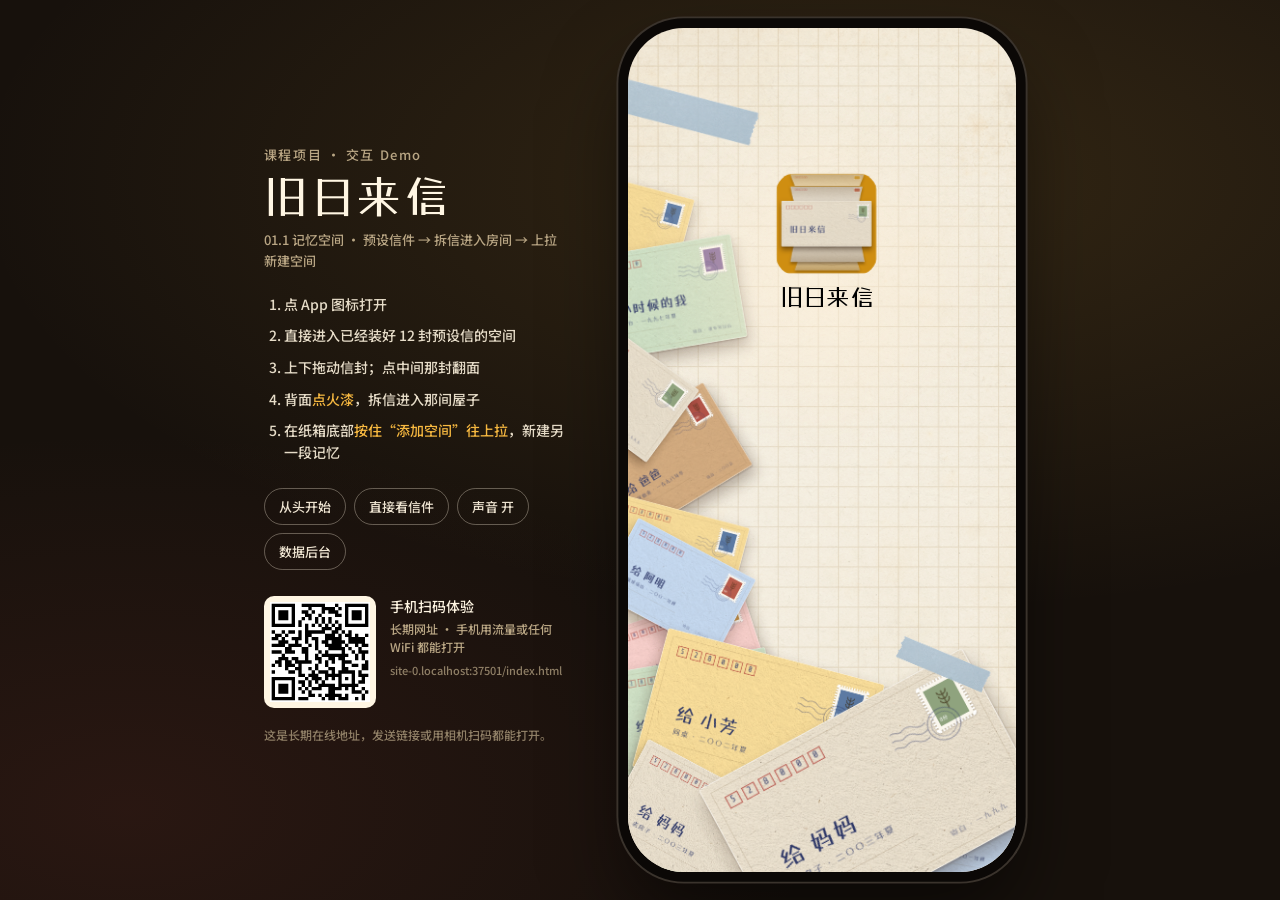
==== index.html @ 02b5a686 "Publish Jiuri Laixin mobile demo" ====
<!doctype html>
<html lang="zh-CN">
<head>
  <meta charset="utf-8" />
  <meta name="viewport" content="width=device-width, initial-scale=1, viewport-fit=cover, user-scalable=no" />
  <meta name="theme-color" content="#1b0d00" />
  <meta name="apple-mobile-web-app-capable" content="yes" />
  <title>旧日来信 · 记忆空间 Demo</title>
  <link rel="icon" href="assets/fig/app_icon.png" />
  <link rel="stylesheet" href="assets/fonts/lxgw-marker-gothic.css" />
  <link rel="stylesheet" href="assets/fonts/noto-sans-sc.css" />
  <link rel="stylesheet" href="css/app.css?v=20261026j" />
  <link rel="stylesheet" href="css/twin.css" />
</head>
<body>
  <div class="stage">
    <aside class="guide" aria-label="演示说明">
      <p class="guide-kicker">课程项目 · 交互 Demo</p>
      <h1>旧日来信</h1>
      <p class="guide-sub">01.1 记忆空间 · 预设信件 → 拆信进入房间 → 上拉新建空间</p>
      <ol class="guide-steps">
        <li>点 App 图标打开</li>
        <li>直接进入已经装好 12 封预设信的空间</li>
        <li>上下拖动信封；点中间那封翻面</li>
        <li>背面<b>点火漆</b>，拆信进入那间屋子</li>
        <li>在纸箱底部<b>按住“添加空间”往上拉</b>，新建另一段记忆</li>
      </ol>
      <div class="guide-actions">
        <button type="button" data-act="restart">从头开始</button>
        <button type="button" data-act="letters">直接看信件</button>
        <button type="button" data-act="sound" aria-pressed="true">声音 开</button>
        <a class="guide-link" href="admin.html" target="_blank" rel="noopener">数据后台</a>
      </div>
      <div class="guide-qr" id="guideQr" hidden>
        <div class="qr-img" id="qrImg"></div>
        <div class="qr-text">
          <p class="qr-k">手机扫码体验</p>
          <p class="qr-via" id="qrVia"></p>
          <p class="qr-url" id="qrUrl"></p>
          <div class="qr-ips" id="qrIps"></div>
        </div>
      </div>
      <p class="guide-note" id="guideNote">手机同一 WiFi 打开同一地址，全屏体验更好。</p>
    </aside>

    <div class="device" id="device">
      <div class="screen" id="screen">

        <!-- 01 启动页 -->
        <section class="view" id="v-launch" data-view="launch">
          <div class="launch-bg"></div>
          <div class="launch-deco" id="launchDeco"></div>
          <img class="launch-glow" src="assets/fig/icon_glow.svg" alt="" />
          <button class="app-icon" id="appIcon" type="button" aria-label="打开 旧日来信">
            <img src="assets/fig/app_icon.png" alt="" />
          </button>
          <p class="app-name">旧日来信</p>
          <div class="launch-front" id="launchFront"></div>
        </section>

        <!-- 02 空纸箱 + 03 为谁创建（同一屏：纸盘从箱底扯出来） -->
        <section class="view" id="v-box" data-view="box">
          <div class="box-bg"></div>
          <div class="box-shade"></div>
          <p class="corner-mark">记忆空间</p>
          <button type="button" class="box-back" id="boxBack">‹ 返回信件</button>
          <h2 class="ask" id="ask">为谁创建记忆空间？</h2>
          <svg class="pull-arrow" id="pullArrow" viewBox="0 0 120 110" aria-hidden="true">
            <path d="M60 104 V14 M16 56 L60 12 L104 56" fill="none" stroke="#fff" stroke-width="16" stroke-linecap="round" stroke-linejoin="round"/>
          </svg>
          <p class="pull-hint" id="pullHint">按住往上拖</p>
          <div class="disc-wrap" id="discWrap">
            <div class="disc" id="disc">
              <div class="disc-paper"></div>
              <div class="disc-divider" id="discDivider"></div>
            </div>
            <div class="disc-labels" id="discLabels">
              <button type="button" class="opt" data-opt="self"><b>自己</b><span>邂逅曾经的自己</span></button>
              <button type="button" class="opt" data-opt="ta"><b>他人</b><span>再次遇见记忆中的TA</span></button>
            </div>
          </div>
          <div class="pull-zone" id="pullZone"></div>
        </section>

        <!-- 表单（为自己 / 为TA，复用） -->
        <section class="view" id="v-form" data-view="form">
          <div class="form-bg"></div>
          <p class="corner-mark">记忆空间</p>
          <img class="tape" src="assets/fig/tape_lavender.png" alt="" />
          <div class="sheet" id="sheet">
            <div class="sheet-paper"></div>
            <div class="sheet-body" id="sheetBody"></div>
          </div>
          <input type="file" id="fileMulti" accept="image/*,video/*" multiple hidden />
          <input type="file" id="fileOne" accept="image/*" hidden />
        </section>

        <!-- 信件滚轮 -->
        <section class="view" id="v-letters" data-view="letters">
          <div class="letters-bg"></div>
          <div class="wheel" id="wheel"></div>
          <div class="box-inner-shadow"></div>
          <button type="button" class="straighten" id="straighten" aria-pressed="true">
            <span class="chk"><svg viewBox="0 0 18 18"><path d="M4 9.4 L7.6 12.8 L14 5.6" fill="none" stroke="#f4ecdd" stroke-width="2.2" stroke-linecap="round" stroke-linejoin="round"/></svg></span>
            摆正中间那封
          </button>
          <p class="letters-count" id="lettersCount">来信 · 12 封</p>
          <button type="button" class="add-space" id="addSpace" aria-label="按住向上拉，添加记忆空间">
            <span class="as-tab" aria-hidden="true">
              <span class="as-tab-plus">+</span>
              <span class="as-tab-copy"><b>添加空间</b><small>按住向上拉</small></span>
              <svg class="as-tab-arrow" viewBox="0 0 28 34">
                <path d="M14 29 V7 M5 15 L14 5 L23 15" fill="none" stroke="currentColor" stroke-width="2.4" stroke-linecap="round" stroke-linejoin="round"/>
              </svg>
            </span>
            <span class="face front as-envelope" aria-hidden="true">
              <span class="emboss"></span>
              <span class="as-plus">+</span>
              <span class="stamp"><span class="sf"></span><span class="as-stamp-plus">+</span></span>
              <img class="postmark" src="assets/fig/postmark.svg" alt="" />
              <span class="to">添加空间</span>
              <span class="addr">按住向上拉 · 打开一段新的记忆</span>
              <span class="rule"></span>
              <span class="from">空白信封 · 等你填写</span>
              <svg class="as-arrow" viewBox="0 0 28 34">
                <path d="M14 29 V7 M5 15 L14 5 L23 15" fill="none" stroke="currentColor" stroke-width="2.4" stroke-linecap="round" stroke-linejoin="round"/>
              </svg>
            </span>
          </button>
        </section>

        <!-- 定制 / 我的：组员各自做的部分（parts/custom、parts/mine），用 iframe 接进来；
             占位卡片只在 iframe 没加载出来时看得到 -->
        <section class="view" id="v-create" data-view="create">
          <div class="plain-bg wood"></div>
          <div class="soon"><p class="soon-k">定制</p><h3>纪念册</h3><p>模板 → 素材 → 编辑 → 预览 → 导出<br/><span class="soon-hint">正在打开…</span></p></div>
          <iframe class="part-frame" data-part="custom" title="定制" allow="autoplay"></iframe>
        </section>
        <section class="view" id="v-mine" data-view="mine">
          <div class="plain-bg cream"></div>
          <div class="soon"><p class="soon-k">我的</p><h3>个人中心</h3><p>账号 · 隐私 · 偏好<br/><span class="soon-hint">正在打开…</span></p></div>
          <iframe class="part-frame" data-part="mine" title="我的" allow="autoplay"></iframe>
        </section>

        <!-- 底栏（多屏共用） -->
        <nav class="tabbar" id="tabbar" aria-label="底栏">
          <div class="tab-paper"></div>
          <svg class="tab-circle" id="tabCircle" viewBox="0 0 113.793 101.629" aria-hidden="true"></svg>
          <button type="button" class="tab" data-tab="space"><span class="ti" data-icon="space"></span><span class="tl">空间</span></button>
          <button type="button" class="tab" data-tab="create"><span class="ti" data-icon="create"></span><span class="tl">定制</span></button>
          <button type="button" class="tab" data-tab="mine"><span class="ti" data-icon="mine"></span><span class="tl">我的</span></button>
        </nav>

        <!-- 记忆空间（房间） -->
        <section class="view" id="v-room" data-view="room">
          <img class="room-ph" id="roomPh" src="assets/fig/room_desk.jpg" alt="" />
          <iframe class="room-frame" id="roomFrame" title="那间屋子" allow="autoplay"></iframe>
          <button type="button" class="back-btn room-back" id="roomBack" aria-label="回到信件"></button>
          <p class="rotate-hint" id="rotateHint">横过手机，看得更全</p>
        </section>

        <div class="veil" id="veil"></div>
        <div class="toast" id="toast"></div>
      </div>
    </div>
  </div>
  <script src="assets/lib/qrcode.js"></script>
  <script src="shared/twin.js"></script>
  <script src="shared/film.js"></script>
  <script src="js/twin-build.js?v=20261026a"></script>
  <script src="js/store.js"></script>
  <script src="js/app.js?v=20261026j"></script>
</body>
</html>
---- assets/fonts/lxgw-marker-gothic.css ----
/* lxgw-marker-gothic-[0]-400-normal */
@font-face {
  font-family: 'LXGW Marker Gothic';
  font-style: normal;
  font-display: swap;
  font-weight: 400;
  src: url(files/lxgw-marker-gothic-0-400-normal.woff2) format('woff2');
  unicode-range: U+3401,U+3441,U+34fe,U+3502,U+3578,U+3585,U+35b8,U+35d8,U+35f1,U+3614,U+361b,U+361d,U+372e,U+3737,U+3757,U+3769,U+3909,U+3915,U+39c1,U+39cc,U+39ce,U+39d2,U+39e1,U+39e3,U+39fb,U+39fe,U+3a11,U+3a28,U+3a2a,U+3a3b,U+3a46,U+3a90,U+3b39,U+3c35,U+3d18-3d19,U+3dee,U+3e10,U+3e30,U+3f13,U+3f4e,U+3f80,U+3f8a,U+3ff8,U+4010,U+402f,U+4034,U+406f,U+40d7,U+4180,U+41f6,U+4204,U+4242,U+4308,U+4599,U+45b3,U+45c1,U+45c6,U+45d0,U+4606,U+4625,U+463c,U+479a,U+47d3,U+47d8,U+47e9,U+4821,U+488d,U+48a2,U+4acc,U+4bcb,U+4c85,U+4f28,U+502f,U+50aa,U+50eb,U+5111,U+5133,U+5210,U+521c,U+527a,U+527e,U+52e5,U+52fc,U+5327,U+5467,U+54ef,U+54f1,U+54f9,U+5529,U+558c,U+5593,U+55a2,U+55a4,U+55cb,U+5610,U+5677,U+56be,U+571d,U+5749,U+5771,U+579e,U+5860,U+5945,U+5952,U+5a78,U+5c67,U+5eb0,U+60bf,U+61a2,U+6250,U+6274,U+6277,U+6290,U+62c1,U+6303,U+6314-6315,U+6329,U+6331,U+6333,U+6354,U+6358-6359,U+635d,U+637e,U+639c-639d,U+63c7,U+63cb-63cc,U+63d9,U+63e2,U+63eb;
}

/* lxgw-marker-gothic-[1]-400-normal */
@font-face {
  font-family: 'LXGW Marker Gothic';
  font-style: normal;
  font-display: swap;
  font-weight: 400;
  src: url(files/lxgw-marker-gothic-1-400-normal.woff2) format('woff2');
  unicode-range: U+63ec,U+63fb,U+6419,U+641d,U+6424,U+6429,U+645d,U+6471,U+6486,U+648d,U+648f,U+64a8,U+64c9,U+64db,U+64fd,U+650b,U+650e,U+6515,U+6546,U+654b,U+6568,U+6571,U+6712,U+67eb,U+683f,U+684a,U+684d,U+686e,U+6878,U+68b9,U+690a,U+697b,U+6a20,U+6a42,U+6b41,U+6b95,U+6b97,U+6c8a,U+6c95,U+6ccf,U+6e62,U+6ed2,U+6f16,U+6fa9,U+7033,U+7047,U+70a3,U+70cc,U+70f0,U+70f3,U+714f,U+7161,U+719d,U+71a5,U+71b0,U+71bb,U+71c2,U+71d6,U+7227,U+725a,U+7278,U+7285,U+730c,U+75b6,U+75ba,U+75da,U+75e1,U+7657,U+7660,U+7721,U+77a8,U+7804,U+781b,U+785e,U+7869,U+78ab,U+78df,U+7924,U+79e5,U+79ee,U+7a34,U+7a9e,U+7ab5,U+7af3,U+7af5,U+7b12,U+7c85,U+7c9e,U+7ccb,U+7d5a,U+7ddf,U+7dea,U+7e12,U+7e16,U+7e4f,U+7e77,U+7f76,U+7fcd,U+7ff8,U+801e,U+806c,U+80a8,U+80d0,U+80d8,U+80ee,U+80f2,U+8161,U+8181,U+818b,U+818e,U+81ad,U+81c1,U+81fd,U+834d,U+83e3,U+8573,U+85b8,U+85c3,U+867c,U+86bb,U+8705,U+8752,U+875b,U+8779,U+8794-8795,U+87b7,U+8818,U+8940,U+8a04,U+8a4f,U+8b3c,U+8b40,U+8c4d;
}

/* lxgw-marker-gothic-[2]-400-normal */
@font-face {
  font-family: 'LXGW Marker Gothic';
  font-style: normal;
  font-display: swap;
  font-weight: 400;
  src: url(files/lxgw-marker-gothic-2-400-normal.woff2) format('woff2');
  unicode-range: U+8c6d,U+8d0c,U+8d92,U+8dc1,U+8dc8,U+8dcd,U+8dd4-8dd5,U+8dd9,U+8e1c,U+8e58,U+8e73,U+8e7d,U+8e98,U+8ebd,U+8ec1,U+9029,U+9070,U+9147,U+91b9,U+9202,U+9254,U+9311,U+9595,U+96fa,U+9757,U+9815,U+999d,U+99a6,U+9abf,U+9b16,U+9b1e,U+9b6c,U+9b98,U+9ba1,U+9bbb,U+9c07,U+9c17,U+9d41,U+9d64,U+9d7b,U+9ddd,U+9eb6,U+9ed7,U+9f46,U+9f56,U+9f74,U+9f7b,U+2028e,U+203b7,U+20546-20547,U+20584,U+205fb,U+20731,U+207a9,U+207ad,U+20803,U+2081d,U+20895,U+20bd7,U+20cbf,U+21883,U+21cde,U+22399,U+22ab1,U+22ae6,U+22bed,U+22bfe,U+22c64,U+22cb4,U+22cb8,U+22cc6,U+22cea,U+22d80,U+22f0c,U+22f1b,U+23073,U+236ee,U+23b88,U+23ca9,U+23ef8,U+23f0e,U+241ac,U+24259,U+242b6,U+2430d,U+24352,U+24419,U+24430,U+24605,U+2479a,U+24c8d,U+24d83,U+24e01,U+24e31,U+24e85,U+24eaa,U+2524c,U+2531a,U+25349,U+25435,U+25bdf,U+25be5,U+25c14,U+25d0a,U+25e86,U+2624e,U+26293,U+26706,U+267ea,U+2725f,U+27285,U+27304,U+27a63,U+27b99,U+27ef4,U+27fec,U+27ff3,U+280be-280bf,U+280f0,U+28154,U+28468,U+28487,U+28891,U+2947e,U+296a8,U+296e9,U+29704,U+29730,U+29d71,U+29e19,U+29e36;
}

/* lxgw-marker-gothic-[4]-400-normal */
@font-face {
  font-family: 'LXGW Marker Gothic';
  font-style: normal;
  font-display: swap;
  font-weight: 400;
  src: url(files/lxgw-marker-gothic-4-400-normal.woff2) format('woff2');
  unicode-range: U+1f921-1f930,U+1f932-1f935,U+1f937-1f939,U+1f940-1f944,U+1f947-1f94a,U+1f950-1f95f,U+1f962-1f967,U+1f969-1f96a,U+1f980-1f981,U+1f984-1f98d,U+1f990-1f992,U+1f994-1f996,U+1f9c0,U+1f9d0,U+1f9d2,U+1f9d4,U+1f9d6,U+1f9d8,U+1f9da,U+1f9dc-1f9dd,U+1f9df-1f9e2,U+1f9e5-1f9e6,U+20024,U+20487,U+20779,U+20c41,U+20c78,U+20d71,U+20e98,U+20ef9,U+2107b,U+210c1,U+22c51,U+233b4,U+24a12,U+2512b,U+2546e,U+25683,U+267cc,U+269f2,U+27657,U+282e2,U+2898d,U+29d5a,U+f0001-f0005,U+f0019,U+f009b,U+f0101-f0104,U+f012b,U+f01ba,U+f01d6,U+f0209,U+f0217,U+f0223-f0224,U+fc355,U+fe327,U+fe517,U+feb97,U+fffb4;
}

/* lxgw-marker-gothic-[10]-400-normal */
@font-face {
  font-family: 'LXGW Marker Gothic';
  font-style: normal;
  font-display: swap;
  font-weight: 400;
  src: url(files/lxgw-marker-gothic-10-400-normal.woff2) format('woff2');
  unicode-range: U+ff78-ff7e,U+ff80-ff86,U+ff89-ff94,U+ff97-ff9e,U+ffb9,U+ffe0-ffe3,U+ffe9,U+ffeb,U+ffed,U+fffc,U+1d7c7,U+1f004,U+1f0cf,U+1f141-1f142,U+1f150,U+1f154,U+1f158,U+1f15b,U+1f15d-1f15e,U+1f162-1f163,U+1f170-1f171,U+1f174,U+1f177-1f178,U+1f17d-1f17f,U+1f192-1f195,U+1f197-1f19a,U+1f1e6-1f1f5,U+1f1f7-1f1ff,U+1f21a,U+1f22f,U+1f232-1f237,U+1f239-1f23a,U+1f250-1f251,U+1f300,U+1f302-1f319;
}

/* lxgw-marker-gothic-[11]-400-normal */
@font-face {
  font-family: 'LXGW Marker Gothic';
  font-style: normal;
  font-display: swap;
  font-weight: 400;
  src: url(files/lxgw-marker-gothic-11-400-normal.woff2) format('woff2');
  unicode-range: U+fa0a,U+fa0c,U+fa11,U+fa17,U+fa19,U+fa1b,U+fa1d,U+fa26,U+fa2c,U+fb01,U+fdfc,U+fe0e,U+fe33-fe36,U+fe38-fe44,U+fe49-fe51,U+fe54,U+fe56-fe57,U+fe59-fe5c,U+fe5f-fe6a,U+fe8e,U+fe92-fe93,U+feae,U+fecb-fecc,U+fee0,U+feec,U+fef3,U+ff04,U+ff07,U+ff26-ff2c,U+ff31-ff32,U+ff35-ff37,U+ff39-ff3a,U+ff3c,U+ff3e-ff5b,U+ff5d,U+ff61-ff65,U+ff67-ff68,U+ff6a,U+ff6c-ff77;
}

/* lxgw-marker-gothic-[12]-400-normal */
@font-face {
  font-family: 'LXGW Marker Gothic';
  font-style: normal;
  font-display: swap;
  font-weight: 400;
  src: url(files/lxgw-marker-gothic-12-400-normal.woff2) format('woff2');
  unicode-range: U+f78a-f78c,U+f78e,U+f792-f796,U+f798,U+f79c,U+f7f5,U+f812,U+f815,U+f876,U+f8f5,U+f8f8,U+f8ff,U+f901-f902,U+f904,U+f906,U+f909-f90a,U+f90f,U+f914,U+f918-f919,U+f91b,U+f91d,U+f91f,U+f923,U+f925,U+f92d-f92f,U+f934,U+f937-f938,U+f93d,U+f93f,U+f941,U+f949,U+f94c,U+f94e-f94f,U+f95a,U+f95d-f95e,U+f961-f963,U+f965-f970,U+f974,U+f976-f97a,U+f97c,U+f97e-f97f,U+f981,U+f983,U+f988,U+f98a,U+f98c,U+f98e,U+f996-f997,U+f999-f99a,U+f99c,U+f99f-f9a0,U+f9a3,U+f9a8,U+f9ad,U+f9b2-f9b6,U+f9b9-f9ba,U+f9bd-f9be,U+f9c1,U+f9c4,U+f9c7,U+f9ca,U+f9cd,U+f9d0-f9d1,U+f9d3-f9d4,U+f9d7-f9d8,U+f9dc-f9dd,U+f9df-f9e1,U+f9e4,U+f9e8-f9ea,U+f9f4,U+f9f6-f9f7,U+f9f9-f9fa,U+f9fc-fa01,U+fa03-fa04,U+fa06,U+fa08-fa09;
}

/* lxgw-marker-gothic-[23]-400-normal */
@font-face {
  font-family: 'LXGW Marker Gothic';
  font-style: normal;
  font-display: swap;
  font-weight: 400;
  src: url(files/lxgw-marker-gothic-23-400-normal.woff2) format('woff2');
  unicode-range: U+9ee5,U+9ee7,U+9eee,U+9ef3-9ef4,U+9ef6-9ef7,U+9ef9,U+9efb-9efd,U+9eff,U+9f07-9f09,U+9f10,U+9f14-9f15,U+9f19,U+9f22,U+9f29,U+9f2c,U+9f2f,U+9f31,U+9f34,U+9f37,U+9f39,U+9f3d-9f3e,U+9f41,U+9f4c-9f50,U+9f54,U+9f57,U+9f59,U+9f5c,U+9f5f-9f60,U+9f62-9f63,U+9f66-9f67,U+9f6a,U+9f6c,U+9f72,U+9f76-9f77,U+9f7f,U+9f84-9f85,U+9f88,U+9f8e,U+9f91,U+9f94-9f96,U+9f98,U+9f9a-9f9b,U+9f9f-9fa0,U+9fa2,U+9fa4,U+9ff0-9fff,U+a1f4,U+a4b0-a4b1,U+a4b3,U+a9c1-a9c2,U+aa31,U+ab34,U+ac00-ac01,U+ac04,U+ac08,U+ac10-ac11,U+ac13-ac16,U+ac19,U+ac1c-ac1d,U+ac24,U+ac70-ac71,U+ac74,U+ac77-ac78,U+ac80-ac81,U+ac83,U+ac8c,U+ac90,U+aca0,U+aca8-aca9,U+acac,U+acb0,U+acb8-acb9,U+acbc-acbd,U+acc1,U+acc4,U+ace0-ace1,U+ace4,U+ace8,U+acf0-acf1,U+acf3,U+acf5,U+acfc;
}

/* lxgw-marker-gothic-[24]-400-normal */
@font-face {
  font-family: 'LXGW Marker Gothic';
  font-style: normal;
  font-display: swap;
  font-weight: 400;
  src: url(files/lxgw-marker-gothic-24-400-normal.woff2) format('woff2');
  unicode-range: U+9d77,U+9d7a,U+9d7e,U+9d87,U+9d89,U+9d8f,U+9d91-9d93,U+9d96,U+9d98,U+9d9a,U+9da1-9da2,U+9da5,U+9da9,U+9dab-9dac,U+9db1-9db2,U+9db5,U+9db9-9dbc,U+9dbf-9dc2,U+9dc4,U+9dc7-9dc9,U+9dd3,U+9dd6,U+9dd9-9dda,U+9dde-9ddf,U+9de2,U+9de5-9de6,U+9de8,U+9def-9df0,U+9df2-9df4,U+9df8,U+9dfa,U+9dfd,U+9dff,U+9e02,U+9e07,U+9e0a,U+9e11,U+9e15,U+9e18,U+9e1a-9e1b,U+9e1d-9e1e,U+9e20-9e23,U+9e25-9e26,U+9e2d,U+9e2f,U+9e33,U+9e35,U+9e3d-9e3f,U+9e42-9e43,U+9e45,U+9e48-9e4a,U+9e4c,U+9e4f,U+9e51,U+9e55,U+9e64,U+9e66,U+9e6b,U+9e6d-9e6e,U+9e70,U+9e73,U+9e75,U+9e78,U+9e80-9e83,U+9e87-9e88,U+9e8b-9e8c,U+9e90-9e91,U+9e93,U+9e96,U+9e9d,U+9ea1,U+9ea4,U+9ea6,U+9ea9-9eab,U+9ead,U+9eaf,U+9eb4,U+9eb7-9eba,U+9ebe-9ebf,U+9ecc-9ecd,U+9ed0,U+9ed2,U+9ed4,U+9ed9-9eda,U+9edc-9edd,U+9edf-9ee0,U+9ee2;
}

/* lxgw-marker-gothic-[25]-400-normal */
@font-face {
  font-family: 'LXGW Marker Gothic';
  font-style: normal;
  font-display: swap;
  font-weight: 400;
  src: url(files/lxgw-marker-gothic-25-400-normal.woff2) format('woff2');
  unicode-range: U+9bf0-9bf1,U+9bf5,U+9bf7,U+9bf9,U+9bfd,U+9bff,U+9c02,U+9c06,U+9c08-9c0a,U+9c0d,U+9c10,U+9c12-9c13,U+9c15,U+9c1c,U+9c1f,U+9c21,U+9c23-9c25,U+9c28-9c29,U+9c2d-9c2e,U+9c31-9c33,U+9c35-9c37,U+9c39-9c3b,U+9c3d-9c3e,U+9c40,U+9c42,U+9c45-9c49,U+9c52,U+9c54,U+9c56,U+9c58-9c5a,U+9c5d,U+9c5f-9c60,U+9c63,U+9c67-9c68,U+9c72,U+9c75,U+9c78,U+9c7a-9c7c,U+9c7f-9c81,U+9c87-9c88,U+9c8d,U+9c91,U+9c94,U+9c97,U+9c9b,U+9ca4,U+9ca8,U+9cab,U+9cad,U+9cb1-9cb3,U+9cb6-9cb8,U+9cc4-9cc5,U+9ccc-9ccd,U+9cd5-9cd7,U+9cdd-9cdf,U+9ce7,U+9ce9,U+9cee-9cf0,U+9cf2,U+9cfc-9cfe,U+9d03,U+9d06-9d08,U+9d0e,U+9d10,U+9d12,U+9d15,U+9d17,U+9d1d-9d1f,U+9d23,U+9d2b,U+9d2f-9d30,U+9d34,U+9d37,U+9d3d,U+9d42,U+9d50,U+9d52-9d53,U+9d59,U+9d5c,U+9d5e-9d61,U+9d6a,U+9d6f-9d70;
}

/* lxgw-marker-gothic-[26]-400-normal */
@font-face {
  font-family: 'LXGW Marker Gothic';
  font-style: normal;
  font-display: swap;
  font-weight: 400;
  src: url(files/lxgw-marker-gothic-26-400-normal.woff2) format('woff2');
  unicode-range: U+9a87,U+9a8a-9a8b,U+9a8f-9a91,U+9a97,U+9a9a,U+9a9e,U+9aa0-9aa1,U+9aa4-9aa5,U+9aaf-9ab1,U+9ab6-9ab7,U+9ab9-9aba,U+9abe,U+9ac0-9ac5,U+9ac8,U+9acb-9acc,U+9ace-9acf,U+9ad1,U+9ad5-9ad7,U+9ad9,U+9adf,U+9ae1,U+9ae3,U+9aea-9aeb,U+9aed,U+9aef,U+9af2,U+9af4,U+9af9,U+9afb,U+9afd,U+9b03-9b04,U+9b08,U+9b13,U+9b18,U+9b1f,U+9b22-9b23,U+9b28-9b2a,U+9b2c-9b30,U+9b32,U+9b3b,U+9b43,U+9b46-9b49,U+9b4b-9b4e,U+9b51,U+9b55,U+9b58,U+9b5b,U+9b5e-9b60,U+9b63,U+9b68-9b69,U+9b74,U+9b7d,U+9b80-9b81,U+9b83-9b84,U+9b87-9b88,U+9b8a-9b8b,U+9b8d-9b8e,U+9b90,U+9b92-9b95,U+9b97,U+9b9f-9ba0,U+9ba2-9ba3,U+9ba8,U+9bab,U+9bb0,U+9bb8,U+9bc0-9bc1,U+9bc3,U+9bc6-9bc8,U+9bd3-9bd7,U+9bd9,U+9bdb,U+9bdd,U+9be1-9be2,U+9be4-9be5,U+9be7,U+9bea,U+9bed-9bee;
}

/* lxgw-marker-gothic-[27]-400-normal */
@font-face {
  font-family: 'LXGW Marker Gothic';
  font-style: normal;
  font-display: swap;
  font-weight: 400;
  src: url(files/lxgw-marker-gothic-27-400-normal.woff2) format('woff2');
  unicode-range: U+993c-9940,U+9943-9944,U+9948-994a,U+994c-994e,U+9951,U+9954,U+995c,U+995e-995f,U+9961-9962,U+9965,U+9968,U+996a,U+996d-9972,U+9975-9976,U+997a,U+997c,U+997f-9980,U+9984-9985,U+9988,U+998b,U+998d,U+998f,U+9992,U+9994-9995,U+9997-9998,U+999c,U+999e,U+99a0-99a1,U+99ab,U+99af,U+99b1,U+99b4,U+99b9,U+99c4-99c6,U+99cf,U+99d1-99d2,U+99d4,U+99d6,U+99d8-99d9,U+99df,U+99e1-99e2,U+99e9,U+99ee,U+99f0,U+99f8,U+99fb,U+9a01-9a05,U+9a0c,U+9a0f-9a13,U+9a16,U+9a1b-9a1c,U+9a20,U+9a24,U+9a28,U+9a2b,U+9a2d-9a2e,U+9a34-9a36,U+9a38,U+9a3e,U+9a40-9a44,U+9a4a,U+9a4c-9a4e,U+9a52,U+9a56,U+9a62-9a65,U+9a69-9a6b,U+9a6d,U+9a6f-9a71,U+9a73-9a74,U+9a76,U+9a78-9a79,U+9a7b-9a7c,U+9a7e-9a7f,U+9a81-9a82,U+9a84-9a86;
}

/* lxgw-marker-gothic-[28]-400-normal */
@font-face {
  font-family: 'LXGW Marker Gothic';
  font-style: normal;
  font-display: swap;
  font-weight: 400;
  src: url(files/lxgw-marker-gothic-28-400-normal.woff2) format('woff2');
  unicode-range: U+97f5,U+97f9-97fa,U+97fe,U+9804,U+9807,U+980a,U+980e-980f,U+9814,U+9816,U+981a,U+981c,U+981e,U+9820-9821,U+9823,U+9826,U+9828,U+982a-982c,U+9832,U+9834-9835,U+9837,U+9839,U+983c-983d,U+9845,U+9848-9849,U+984e,U+9852-9857,U+9859-985a,U+9862-9863,U+9865,U+9870-9871,U+9873-9874,U+9877,U+987a-987f,U+9881-9882,U+9885,U+9887-988a,U+988c-988d,U+9890,U+9893,U+9896-9897,U+989a,U+989c-989e,U+98a0,U+98a4,U+98a6-98a7,U+98a9,U+98ae-98af,U+98b2-98b3,U+98b6-98b8,U+98ba-98bd,U+98bf,U+98c7-98c8,U+98ca,U+98d2-98d3,U+98d8-98da,U+98dc,U+98de,U+98e0-98e1,U+98e3,U+98e5,U+98e7-98e9,U+98eb-98ee,U+98f1,U+98f4,U+9901,U+9908-9909,U+990c,U+9911-9912,U+9914,U+9916-9917,U+991b-991c,U+991e,U+9920,U+9927,U+992b-992c,U+992e,U+9931-9933,U+9938,U+993a;
}

/* lxgw-marker-gothic-[29]-400-normal */
@font-face {
  font-family: 'LXGW Marker Gothic';
  font-style: normal;
  font-display: swap;
  font-weight: 400;
  src: url(files/lxgw-marker-gothic-29-400-normal.woff2) format('woff2');
  unicode-range: U+9672,U+9674,U+967a,U+9682-9685,U+9688-9689,U+968b,U+968d,U+9695,U+9697-9698,U+969e,U+96a0-96a4,U+96a9,U+96ac,U+96ae,U+96b0,U+96b2-96b4,U+96b6-96b7,U+96b9,U+96bc-96be,U+96c3,U+96c9-96cb,U+96ce-96cf,U+96d1-96d2,U+96d8,U+96dd,U+96e9,U+96eb,U+96f0-96f1,U+96f3-96f4,U+96f9,U+96fe-96ff,U+9701-9702,U+9705,U+9708,U+970a,U+970e-9711,U+9719,U+971d,U+971f-9720,U+9728,U+972a,U+972d,U+9730,U+9733,U+973a,U+973d,U+9744,U+9746-9747,U+9749,U+9750-9751,U+9753,U+9758-9759,U+975b,U+975d,U+9763,U+9765-9766,U+9768,U+976c-976d,U+9771,U+9773,U+9776,U+977a,U+977c,U+9780,U+9784-9786,U+9788,U+978e-978f,U+9798,U+979d-979e,U+97a3,U+97a5-97a6,U+97a8,U+97ab-97ac,U+97ae,U+97b6-97b7,U+97b9,U+97bf,U+97c1,U+97c3,U+97c6,U+97c9,U+97cd,U+97d6,U+97d8-97d9,U+97dc-97de,U+97e1,U+97e6-97e7,U+97ec-97ee,U+97f0-97f1;
}

/* lxgw-marker-gothic-[30]-400-normal */
@font-face {
  font-family: 'LXGW Marker Gothic';
  font-style: normal;
  font-display: swap;
  font-weight: 400;
  src: url(files/lxgw-marker-gothic-30-400-normal.woff2) format('woff2');
  unicode-range: U+9530,U+9535,U+953a-953b,U+9540-9542,U+9547,U+9549-954a,U+954d,U+9550-9551,U+9554-9556,U+955c,U+956c-956d,U+956f-9570,U+9573,U+9576,U+9578,U+9582,U+9586,U+9588,U+958e-958f,U+9599,U+959c,U+959e-959f,U+95a1-95a2,U+95a4,U+95a6-95a7,U+95aa-95ae,U+95b0,U+95b2,U+95b6,U+95b9-95bf,U+95c2-95c4,U+95c7-95c9,U+95cb-95cd,U+95d0,U+95d3-95d5,U+95d7-95d8,U+95da,U+95de,U+95e0-95e1,U+95e4-95e5,U+95ea-95eb,U+95ef-95f0,U+95f2-95f3,U+95f5,U+95f7-95fa,U+95fd,U+9600-9602,U+9607-9609,U+960e,U+9610-9611,U+9614,U+9616,U+9619-961a,U+961c-961d,U+961f,U+9621,U+9624,U+9628,U+962f,U+9633-9636,U+963c,U+9641-9643,U+9645,U+9647-9648,U+964e-964f,U+9651,U+9653-9655,U+9658,U+965b-965f,U+9661,U+9665,U+9668-9669,U+966c;
}

/* lxgw-marker-gothic-[31]-400-normal */
@font-face {
  font-family: 'LXGW Marker Gothic';
  font-style: normal;
  font-display: swap;
  font-weight: 400;
  src: url(files/lxgw-marker-gothic-31-400-normal.woff2) format('woff2');
  unicode-range: U+941a,U+941c,U+941e,U+9420-9425,U+9427-942b,U+942e,U+9432-9433,U+9436,U+9438,U+943a,U+943d,U+943f-9440,U+9445,U+944a,U+944c,U+9454-9455,U+945a-945b,U+945e,U+9460,U+9462-9463,U+9468,U+946a,U+946d,U+946f,U+9471,U+9474-9477,U+9479,U+947e-9481,U+9488-948a,U+948e,U+9492-9493,U+9497,U+9499,U+949b-94a3,U+94a5-94a9,U+94ac,U+94ae-94b1,U+94b3-94b5,U+94bb-94bc,U+94be-94c3,U+94c5-94c6,U+94c9,U+94ce-94d0,U+94db-94dd,U+94e0,U+94e2-94e3,U+94e8,U+94ec-94ee,U+94f0,U+94f2,U+94f5-94f6,U+94f8,U+94fa,U+94ff-9502,U+9504-9506,U+9508,U+950b-950c,U+950f-9510,U+9519-951b,U+951d,U+951f,U+9521-9526,U+952d-952f;
}

/* lxgw-marker-gothic-[32]-400-normal */
@font-face {
  font-family: 'LXGW Marker Gothic';
  font-style: normal;
  font-display: swap;
  font-weight: 400;
  src: url(files/lxgw-marker-gothic-32-400-normal.woff2) format('woff2');
  unicode-range: U+930b,U+930f,U+9312,U+9315,U+9319-931b,U+931d-931f,U+9321,U+9323-9325,U+9327-932a,U+932c-932e,U+9331-9333,U+9335,U+9338,U+933c,U+9340-9341,U+9345-9349,U+934f-9352,U+9354,U+9356-935a,U+935c-9360,U+9363-9367,U+9369-936a,U+936c,U+936e,U+9370-9371,U+9373,U+9376,U+9379-937a,U+937c,U+9385,U+9387,U+938c,U+938f,U+9394,U+9397-9398,U+939a-939b,U+939d-939e,U+93a1-93a3,U+93a6-93a7,U+93a9-93aa,U+93ac-93ad,U+93af-93b0,U+93b3-93bb,U+93bd-93be,U+93c0-93c4,U+93c7,U+93ca-93cd,U+93d0-93d1,U+93d6-93d8,U+93dc-93de,U+93e0,U+93e4,U+93e8,U+93ee,U+93f0,U+93f5,U+93f7-93f9,U+93fb,U+9403,U+9407,U+940f-9410,U+9413-9414,U+9417,U+9419;
}

/* lxgw-marker-gothic-[33]-400-normal */
@font-face {
  font-family: 'LXGW Marker Gothic';
  font-style: normal;
  font-display: swap;
  font-weight: 400;
  src: url(files/lxgw-marker-gothic-33-400-normal.woff2) format('woff2');
  unicode-range: U+9208-920a,U+920d-920e,U+9210-9211,U+9217,U+9219,U+921c,U+9221,U+9224-9225,U+9227,U+922a,U+922d-922e,U+9230-9231,U+9233,U+9235-9239,U+923b,U+923d-9241,U+9244,U+9246,U+9248-9249,U+924b-9251,U+9253,U+925a,U+925d-925e,U+9262,U+9265-9267,U+926b-926d,U+926f,U+9271-9272,U+9274,U+9276,U+9278,U+927a-927c,U+927e-927f,U+9282-9283,U+9286,U+9288,U+928a,U+928d-928e,U+9291,U+9295-9296,U+9299-929b,U+929d,U+92a0-92ae,U+92b2,U+92b5-92b6,U+92bb-92bc,U+92c2-92c3,U+92c6-92cd,U+92cf-92d1,U+92d5,U+92d7,U+92d9,U+92dd,U+92df,U+92e4-92e6,U+92e8-92e9,U+92ed-92ef,U+92f1-92f3,U+92f6,U+92f9,U+92fb,U+9300-9302,U+9306;
}

/* lxgw-marker-gothic-[34]-400-normal */
@font-face {
  font-family: 'LXGW Marker Gothic';
  font-style: normal;
  font-display: swap;
  font-weight: 400;
  src: url(files/lxgw-marker-gothic-34-400-normal.woff2) format('woff2');
  unicode-range: U+90e2-90e4,U+90ea-90eb,U+90ef,U+90f4,U+90f7-90f8,U+90fc,U+90fe-9100,U+9102,U+9104,U+9106,U+9112,U+9114-911a,U+911c,U+911e,U+9120,U+9122-9123,U+9129,U+912b,U+912f,U+9131-9132,U+9134,U+9136,U+9139-913a,U+9143,U+9146,U+9148-914a,U+914e-9150,U+9154,U+9156-9157,U+9159-915a,U+915d-915e,U+9161-9164,U+916b,U+916e,U+9170-9172,U+9174,U+9176,U+9179-917a,U+917f,U+9181-9182,U+9184-9186,U+918c-918e,U+9190-9191,U+9196,U+919a-919b,U+919e,U+91a1-91a4,U+91a7,U+91aa,U+91ae-91b2,U+91b4-91b5,U+91b8,U+91bd-91be,U+91c1,U+91c3,U+91c5-91c6,U+91c8-91ca,U+91d2-91d5,U+91d7,U+91d9,U+91e1,U+91e4,U+91e6-91e9,U+91ec-91ed,U+91f0-91f1,U+91f5-91fa,U+91fd,U+91ff-9201,U+9203-9207;
}

/* lxgw-marker-gothic-[35]-400-normal */
@font-face {
  font-family: 'LXGW Marker Gothic';
  font-style: normal;
  font-display: swap;
  font-weight: 400;
  src: url(files/lxgw-marker-gothic-35-400-normal.woff2) format('woff2');
  unicode-range: U+8f85-8f86,U+8f88-8f8a,U+8f8d,U+8f90,U+8f93,U+8f95-8f97,U+8f99,U+8f9e-8f9f,U+8fa2,U+8fa7,U+8fa9,U+8fab,U+8fae,U+8fb3,U+8fb5-8fb6,U+8fba-8fbd,U+8fbf,U+8fc1-8fc2,U+8fc6,U+8fc8,U+8fcc-8fcd,U+8fd2-8fd3,U+8fd5,U+8fdc-8fdd,U+8fdf,U+8fe2-8fe5,U+8fe8-8fe9,U+8fed-8fee,U+8ff3,U+8ff5,U+8ff8,U+8ffa-8ffc,U+8ffe,U+9002,U+9004,U+9008,U+900a-900b,U+9011-9013,U+9016,U+901e,U+9021,U+9024,U+902d,U+902f-9030,U+9034-9036,U+9039-903b,U+9041,U+9044-9045,U+904f-9052,U+9057-9058,U+905b,U+905d,U+9061-9062,U+9065,U+9068,U+906f,U+9074,U+9079,U+907d,U+9083,U+9085,U+9087-9089,U+908b,U+9090,U+9093,U+9095,U+9097,U+9099,U+909b,U+909d-909e,U+90a0-90a2,U+90ac,U+90af-90b0,U+90b2-90b4,U+90b6,U+90b9,U+90bb,U+90bd-90be,U+90c3-90c5,U+90c7,U+90d1,U+90d4-90d5,U+90d7,U+90db-90df;
}

/* lxgw-marker-gothic-[36]-400-normal */
@font-face {
  font-family: 'LXGW Marker Gothic';
  font-style: normal;
  font-display: swap;
  font-weight: 400;
  src: url(files/lxgw-marker-gothic-36-400-normal.woff2) format('woff2');
  unicode-range: U+8e30-8e31,U+8e35,U+8e39,U+8e3c-8e3d,U+8e40-8e42,U+8e47,U+8e49-8e4e,U+8e50,U+8e53-8e55,U+8e59-8e5b,U+8e60,U+8e62-8e63,U+8e67,U+8e69,U+8e6c-8e6d,U+8e6f,U+8e74,U+8e76,U+8e7a-8e7c,U+8e82,U+8e84-8e85,U+8e87,U+8e89-8e8b,U+8e8f-8e95,U+8e99-8e9a,U+8e9d-8e9e,U+8ea1,U+8ea3,U+8ea5-8ea6,U+8eaa,U+8eac-8ead,U+8eaf-8eb1,U+8eb9,U+8ebc,U+8ebe,U+8ec6,U+8ecb,U+8ecf,U+8ed1,U+8ed4,U+8ed7,U+8eda-8edb,U+8ee2,U+8ee8,U+8eeb,U+8ef2,U+8ef9-8efe,U+8f05,U+8f07-8f08,U+8f0a-8f0c,U+8f12-8f13,U+8f17,U+8f19-8f1a,U+8f1c,U+8f1e-8f1f,U+8f25-8f26,U+8f2d,U+8f30,U+8f33,U+8f36,U+8f3e,U+8f40-8f42,U+8f45-8f47,U+8f4d,U+8f54-8f55,U+8f5d,U+8f61-8f62,U+8f64,U+8f67-8f69,U+8f6d-8f72,U+8f74,U+8f76,U+8f7b-8f7c,U+8f7f,U+8f83-8f84;
}

/* lxgw-marker-gothic-[37]-400-normal */
@font-face {
  font-family: 'LXGW Marker Gothic';
  font-style: normal;
  font-display: swap;
  font-weight: 400;
  src: url(files/lxgw-marker-gothic-37-400-normal.woff2) format('woff2');
  unicode-range: U+8ce1,U+8ce8,U+8ceb,U+8cf0,U+8cf8,U+8cfb,U+8cfe,U+8d04,U+8d07,U+8d0b,U+8d0d,U+8d10,U+8d12-8d14,U+8d17,U+8d1b-8d1f,U+8d21-8d26,U+8d29-8d2c,U+8d2e-8d32,U+8d34-8d35,U+8d37-8d38,U+8d3a-8d3c,U+8d3e-8d3f,U+8d41-8d43,U+8d48,U+8d4b-8d4c,U+8d4e-8d50,U+8d54,U+8d56,U+8d58,U+8d5a-8d5b,U+8d5f-8d60,U+8d62-8d63,U+8d66-8d69,U+8d6c-8d6e,U+8d73,U+8d75-8d76,U+8d7b,U+8d7d,U+8d84,U+8d8b,U+8d90-8d91,U+8d94,U+8d96,U+8d9c,U+8dab,U+8daf,U+8db2,U+8db5,U+8db7,U+8dba,U+8dbc,U+8dbf,U+8dc2-8dc3,U+8dc6,U+8dcb,U+8dce-8dd0,U+8dd6-8dd7,U+8dda-8ddb,U+8de3-8de4,U+8de9,U+8deb-8dec,U+8df1,U+8df5-8df7,U+8dfa-8dfd,U+8e05,U+8e08-8e0a,U+8e0e,U+8e14,U+8e16,U+8e18,U+8e1d-8e21,U+8e23,U+8e26-8e28,U+8e2a-8e2b,U+8e2d-8e2e;
}

/* lxgw-marker-gothic-[38]-400-normal */
@font-face {
  font-family: 'LXGW Marker Gothic';
  font-style: normal;
  font-display: swap;
  font-weight: 400;
  src: url(files/lxgw-marker-gothic-38-400-normal.woff2) format('woff2');
  unicode-range: U+8b9c,U+8b9e-8b9f,U+8ba3,U+8ba5,U+8ba7,U+8baa,U+8bad,U+8bb2-8bb4,U+8bb6-8bb9,U+8bbc-8bbd,U+8bbf-8bc0,U+8bc3,U+8bc5,U+8bc8-8bcb,U+8bcf,U+8bd1,U+8bd7-8bdc,U+8bde-8be1,U+8be3,U+8be5,U+8be7,U+8be9,U+8beb-8bec,U+8bef,U+8bf1-8bf2,U+8bf5-8bf6,U+8bf8,U+8bfa,U+8bfd-8bfe,U+8c01-8c02,U+8c05,U+8c08,U+8c0a-8c11,U+8c13-8c15,U+8c18-8c1c,U+8c1f,U+8c23-8c29,U+8c2c-8c2d,U+8c31,U+8c34,U+8c36,U+8c39,U+8c3f,U+8c47,U+8c49-8c4c,U+8c4f,U+8c51,U+8c55,U+8c62,U+8c68,U+8c73,U+8c78,U+8c7a-8c7c,U+8c82,U+8c85,U+8c89-8c8a,U+8c8d-8c8e,U+8c90,U+8c94,U+8c98-8c99,U+8ca3-8ca4,U+8cad-8cb0,U+8cb2,U+8cb9-8cba,U+8cbd,U+8cc1-8cc2,U+8cc4-8cc5,U+8ccf-8cd2,U+8cd4-8cd5,U+8cd9-8cdb;
}

/* lxgw-marker-gothic-[39]-400-normal */
@font-face {
  font-family: 'LXGW Marker Gothic';
  font-style: normal;
  font-display: swap;
  font-weight: 400;
  src: url(files/lxgw-marker-gothic-39-400-normal.woff2) format('woff2');
  unicode-range: U+8a1b,U+8a22,U+8a25,U+8a27,U+8a2b,U+8a33,U+8a36,U+8a38,U+8a3d-8a3e,U+8a41,U+8a45-8a46,U+8a48,U+8a4e,U+8a51-8a52,U+8a54,U+8a56-8a58,U+8a5b,U+8a5d,U+8a61,U+8a63,U+8a67,U+8a6a-8a6c,U+8a70,U+8a74-8a76,U+8a7a-8a7c,U+8a82,U+8a84-8a86,U+8a89,U+8a8f-8a92,U+8a94,U+8a9a,U+8aa1,U+8aa3,U+8aa5,U+8aa7-8aa8,U+8aad,U+8ab1,U+8ab6,U+8abe,U+8ac2,U+8ac4,U+8ac6,U+8ac9,U+8acc-8acf,U+8ad1,U+8adb,U+8add-8ae2,U+8ae4,U+8ae6,U+8aea-8aeb,U+8aed,U+8af1-8af6,U+8afa,U+8afc,U+8b01,U+8b04-8b05,U+8b07,U+8b0b-8b0d,U+8b0f-8b10,U+8b13-8b14,U+8b16,U+8b1a,U+8b1c,U+8b21-8b22,U+8b26,U+8b28,U+8b2b,U+8b2e,U+8b33,U+8b41,U+8b46,U+8b4c-8b4f,U+8b53-8b54,U+8b56,U+8b59,U+8b5e-8b60,U+8b64,U+8b6a-8b6d,U+8b72,U+8b7e,U+8b83,U+8b89,U+8b8c,U+8b8e,U+8b90,U+8b92,U+8b95-8b96,U+8b99;
}

/* lxgw-marker-gothic-[40]-400-normal */
@font-face {
  font-family: 'LXGW Marker Gothic';
  font-style: normal;
  font-display: swap;
  font-weight: 400;
  src: url(files/lxgw-marker-gothic-40-400-normal.woff2) format('woff2');
  unicode-range: U+88b7-88b8,U+88bc-88be,U+88c0,U+88c4,U+88c6-88c7,U+88c9-88cc,U+88ce,U+88d2,U+88d6,U+88d8,U+88db,U+88df,U+88e4,U+88e8-88e9,U+88ec,U+88ef-88f1,U+88f3-88f5,U+88fc,U+88fe,U+8900,U+8902,U+8906,U+890a-890c,U+8912-8915,U+8918-891a,U+891f,U+8921,U+8923,U+8925,U+892a-892b,U+892d,U+8930,U+8933,U+8935-8936,U+8938,U+893d,U+8941-8943,U+8946-8947,U+8949,U+894c-894d,U+8956-8957,U+8959,U+895c,U+895e-8960,U+8964,U+8966,U+896c,U+8971,U+8974,U+897b,U+897e,U+8980,U+8982-8983,U+8987-8988,U+898a,U+898c,U+8991,U+8994-8995,U+8997-8998,U+899a,U+899c,U+89a1,U+89a4-89a7,U+89a9,U+89ac,U+89af,U+89b2-89b3,U+89b7,U+89bb,U+89bf,U+89c5,U+89c9-89ca,U+89d1,U+89d4-89d5,U+89da,U+89dc-89de,U+89e5-89e7,U+89ed,U+89f1,U+89f3-89f4,U+89f6,U+89ff,U+8a01,U+8a03,U+8a07,U+8a09,U+8a0c,U+8a0f-8a12,U+8a16;
}

/* lxgw-marker-gothic-[41]-400-normal */
@font-face {
  font-family: 'LXGW Marker Gothic';
  font-style: normal;
  font-display: swap;
  font-weight: 400;
  src: url(files/lxgw-marker-gothic-41-400-normal.woff2) format('woff2');
  unicode-range: U+8763-8765,U+8768,U+876a,U+876c-8770,U+8772,U+8777,U+877a-877b,U+877d,U+8781,U+8784-8785,U+8788,U+878b,U+8793,U+8797-8798,U+879f,U+87a3,U+87a8,U+87ab-87ad,U+87af,U+87b3,U+87b5,U+87b9,U+87bb,U+87bd-87c0,U+87c4-87c8,U+87ca-87cc,U+87ce,U+87d2,U+87db-87dc,U+87e0-87e1,U+87e3,U+87e5,U+87e7,U+87ea-87eb,U+87ee-87ef,U+87f3-87f4,U+87f6-87f7,U+87fe,U+8802-8806,U+880a-880b,U+880e,U+8810-8811,U+8813,U+8815-8816,U+881b,U+8821,U+8823,U+8827,U+8831-8832,U+8835,U+8839-883a,U+883c,U+8844-8846,U+884a,U+884e,U+8852,U+8854-8856,U+8859-885a,U+885e,U+8862,U+8864-8865,U+8869-886a,U+886c-886e,U+8871-8872,U+8875,U+8879,U+887d-887f,U+8882,U+8884-8885,U+8888,U+8890,U+8892-8893,U+8897-8898,U+889a-889c,U+889e,U+88a2,U+88a4,U+88a8,U+88aa,U+88ad-88ae,U+88b1,U+88b4;
}

/* lxgw-marker-gothic-[42]-400-normal */
@font-face {
  font-family: 'LXGW Marker Gothic';
  font-style: normal;
  font-display: swap;
  font-weight: 400;
  src: url(files/lxgw-marker-gothic-42-400-normal.woff2) format('woff2');
  unicode-range: U+8621-8622,U+8627,U+8629-862a,U+8634-8636,U+8638,U+863a,U+863c,U+8640,U+8642,U+8646,U+864c-864d,U+864f,U+8651-8654,U+8657,U+8659-865a,U+865c,U+8662,U+866b-866c,U+866f-8671,U+8673,U+8677,U+867a-867b,U+867d-867e,U+8680-8682,U+868b-868d,U+8693-8696,U+869a,U+869c-869d,U+86a1,U+86a3-86a4,U+86a7-86aa,U+86af-86b1,U+86b3-86b4,U+86b6,U+86b9-86ba,U+86c0-86c2,U+86c4,U+86c6,U+86c9-86ca,U+86cc-86ce,U+86d0,U+86d3-86d4,U+86de-86df,U+86e9,U+86ed-86f0,U+86f3,U+86f8-86fc,U+86fe,U+8703,U+8706-870a,U+870d-870e,U+8711-8712,U+8715,U+8717,U+8719-871a,U+871e,U+8721-8723,U+8725,U+8728-8729,U+872e,U+8731,U+8734,U+8737,U+873a,U+873e-8740,U+8742,U+8747,U+8749,U+874b-874c,U+874e-874f,U+8753,U+8757-8758,U+875d,U+875f,U+8761-8762;
}

/* lxgw-marker-gothic-[43]-400-normal */
@font-face {
  font-family: 'LXGW Marker Gothic';
  font-style: normal;
  font-display: swap;
  font-weight: 400;
  src: url(files/lxgw-marker-gothic-43-400-normal.woff2) format('woff2');
  unicode-range: U+84c0,U+84c2,U+84c6-84c7,U+84ca,U+84cd-84d2,U+84d6,U+84dd,U+84df,U+84e2,U+84e6-84e8,U+84ea,U+84ef-84f0,U+84f3-84f4,U+84f7,U+84fa,U+84fc-84fd,U+84ff-8500,U+8506,U+850c,U+8511,U+8515,U+8517,U+851d-851f,U+8524,U+852b,U+852f,U+8532,U+8534-8535,U+8537-8538,U+853a,U+853c,U+853e,U+8541-8542,U+8545,U+8548,U+854b,U+854d-854e,U+8552-8553,U+8555-8558,U+855a,U+855e,U+8561-8565,U+8568,U+856a-856c,U+856f,U+8574,U+8577-857b,U+8580-8581,U+8585-8586,U+858a,U+858c,U+858f-8590,U+8594,U+8597-8599,U+859c,U+859f,U+85a1-85a2,U+85a4,U+85a8,U+85ab-85ac,U+85ae,U+85b3-85b4,U+85b7,U+85b9-85ba,U+85bd-85be,U+85c1-85c2,U+85cb,U+85ce,U+85d0,U+85d3,U+85d5,U+85dc,U+85e0,U+85e6,U+85e8,U+85ea,U+85ed,U+85f4,U+85f6-85f7,U+85f9-85fa,U+85ff,U+8602,U+8604-8605,U+8610,U+8616-8618,U+861a,U+861e;
}

/* lxgw-marker-gothic-[44]-400-normal */
@font-face {
  font-family: 'LXGW Marker Gothic';
  font-style: normal;
  font-display: swap;
  font-weight: 400;
  src: url(files/lxgw-marker-gothic-44-400-normal.woff2) format('woff2');
  unicode-range: U+8380,U+8383,U+8385-8386,U+8392,U+8394-8395,U+8398-8399,U+839b-839c,U+83a0,U+83a2,U+83a4,U+83a7-83aa,U+83af-83b5,U+83b7,U+83b9-83ba,U+83bc-83c0,U+83c2,U+83c4-83c5,U+83c8-83c9,U+83cb,U+83ce-83cf,U+83d1,U+83d4-83d6,U+83d8,U+83dd,U+83df,U+83e1-83e2,U+83e5,U+83ea-83eb,U+83f0,U+83f3-83f4,U+83f9,U+83fb-83fe,U+8406-8407,U+840b,U+840f,U+8411,U+8413,U+8418,U+841b-841d,U+8420-8421,U+8423-8424,U+8426-8429,U+842b,U+842d-842e,U+8432-8433,U+8435,U+8437-8439,U+843b-843c,U+843e,U+8445-8447,U+844e,U+8451-8452,U+8456,U+8459-845a,U+845c,U+845f,U+8462,U+8466-8467,U+846d,U+846f-8471,U+8473-8474,U+8476-8478,U+847a,U+8484,U+848b,U+848d-848e,U+8493-8494,U+8497,U+849d,U+849f,U+84a1,U+84a8,U+84af,U+84b1,U+84b4,U+84b9-84bb,U+84bd-84bf;
}

/* lxgw-marker-gothic-[45]-400-normal */
@font-face {
  font-family: 'LXGW Marker Gothic';
  font-style: normal;
  font-display: swap;
  font-weight: 400;
  src: url(files/lxgw-marker-gothic-45-400-normal.woff2) format('woff2');
  unicode-range: U+827d,U+827f,U+8283-8284,U+8288-828a,U+828d-8291,U+8293-8294,U+8298,U+829a-829c,U+829e-82a4,U+82a6-82ab,U+82ae,U+82b0,U+82b4,U+82b6,U+82ba-82bc,U+82be,U+82c1,U+82c4-82c5,U+82c7,U+82cb,U+82cd,U+82cf-82d0,U+82d2,U+82d5-82d6,U+82d9,U+82db-82dc,U+82de-82e1,U+82e3-82e4,U+82e7,U+82ea-82eb,U+82ef-82f0,U+82f3-82f4,U+82f6-82f7,U+82f9-82fc,U+82fe-8301,U+8306-8308,U+830b-830e,U+8316,U+8318,U+831a-831b,U+831d-831e,U+8327,U+832a,U+832c-832d,U+832f,U+8331,U+8333-8334,U+8337,U+833a-833c,U+833f-8340,U+8342,U+8344-8347,U+834b-834c,U+834f,U+8351,U+8356-8358,U+835a,U+835e-8361,U+8363-8364,U+8367-8368,U+836b,U+836f,U+8373,U+8375,U+8378,U+837a-837f;
}

/* lxgw-marker-gothic-[46]-400-normal */
@font-face {
  font-family: 'LXGW Marker Gothic';
  font-style: normal;
  font-display: swap;
  font-weight: 400;
  src: url(files/lxgw-marker-gothic-46-400-normal.woff2) format('woff2');
  unicode-range: U+811b,U+811e,U+8121-8127,U+8129,U+812c,U+812f-8134,U+8137-8138,U+813a,U+813d,U+8144,U+8146,U+8148,U+814a,U+814c-814d,U+8151,U+8153,U+8156,U+8158,U+815a,U+8160,U+8167,U+8169,U+816d,U+816f,U+8171,U+8174,U+817b-817c,U+817e,U+8182,U+8188,U+818a,U+8194-8195,U+8198,U+819b,U+819e,U+81a3,U+81a6-81a7,U+81ab,U+81af-81b0,U+81b5-81b6,U+81b8,U+81ba-81bb,U+81be-81bf,U+81c3,U+81c6,U+81ca,U+81cc,U+81cf,U+81d1-81d3,U+81d6-81d7,U+81d9-81da,U+81dd-81de,U+81e0-81e2,U+81e7,U+81ec,U+81ef,U+81fc,U+81fe,U+8200-8202,U+8204-8206,U+820b,U+820e,U+8210,U+8215,U+8217-8218,U+821b,U+821d,U+8221-8222,U+8224,U+8228-8229,U+822b,U+822f-8234,U+8236-8238,U+823a,U+823e,U+8240,U+8244-8245,U+8249,U+824b,U+824e-824f,U+8257,U+825a,U+825f,U+8264,U+8268,U+826b,U+826e,U+8270,U+8273,U+8276,U+8278-8279;
}

/* lxgw-marker-gothic-[47]-400-normal */
@font-face {
  font-family: 'LXGW Marker Gothic';
  font-style: normal;
  font-display: swap;
  font-weight: 400;
  src: url(files/lxgw-marker-gothic-47-400-normal.woff2) format('woff2');
  unicode-range: U+7fb8,U+7fbc,U+7fbf-7fc0,U+7fc3,U+7fcb-7fcc,U+7fce-7fcf,U+7fd1,U+7fd5,U+7fd8,U+7fdb,U+7fde-7fdf,U+7fe5-7fe6,U+7fe9,U+7feb-7fec,U+7fee,U+7ff2-7ff3,U+7ffa,U+7ffd-7ffe,U+8002,U+8004,U+8006,U+800b,U+800e,U+8011-8012,U+8014,U+8016,U+8018-8019,U+801c,U+8024,U+8026,U+8028,U+802c,U+8030,U+8035,U+8037-8039,U+803b,U+8042-8043,U+804b-804c,U+8052,U+8061,U+8068,U+806a,U+806e,U+8071,U+8073-8076,U+8079,U+807c,U+807e-807f,U+8083-8084,U+808f,U+8093,U+8095,U+8098,U+809c,U+809f-80a0,U+80a4,U+80a7,U+80ab,U+80ad-80ae,U+80b0-80b1,U+80b4-80b6,U+80b8,U+80bc-80c2,U+80c4,U+80c6-80c7,U+80cb,U+80cd,U+80cf,U+80d4,U+80d7,U+80d9,U+80db-80dd,U+80e0,U+80e3-80e5,U+80e7,U+80eb-80ed,U+80ef-80f1,U+80f3-80f4,U+80f6-80f7,U+80fc,U+80fe-80ff,U+8101,U+8107,U+8109,U+810f-8113,U+8115,U+8117-8118,U+811a;
}

/* lxgw-marker-gothic-[48]-400-normal */
@font-face {
  font-family: 'LXGW Marker Gothic';
  font-style: normal;
  font-display: swap;
  font-weight: 400;
  src: url(files/lxgw-marker-gothic-48-400-normal.woff2) format('woff2');
  unicode-range: U+7eb3,U+7eb5-7eba,U+7ebd-7ebe,U+7ec0-7ec1,U+7ec3,U+7ec5,U+7ec7-7eca,U+7ecd-7ece,U+7ed1-7ed2,U+7ed4-7ed5,U+7ed7-7ed8,U+7eda-7edb,U+7edd-7ede,U+7ee2-7ee3,U+7ee5,U+7ee7,U+7ee9-7eeb,U+7eee-7ef0,U+7ef3,U+7ef5,U+7ef7-7ef8,U+7efd-7f01,U+7f03,U+7f05-7f09,U+7f0e,U+7f10,U+7f13-7f15,U+7f18-7f1a,U+7f1c-7f1d,U+7f20,U+7f24-7f25,U+7f28-7f2a,U+7f2d-7f2e,U+7f30,U+7f34,U+7f36-7f37,U+7f3d,U+7f42-7f45,U+7f47-7f4e,U+7f52,U+7f54,U+7f58,U+7f5a,U+7f5d,U+7f5f-7f63,U+7f65,U+7f68,U+7f6b,U+7f78,U+7f7d-7f7e,U+7f81-7f83,U+7f86-7f87,U+7f8b-7f8d,U+7f91,U+7f93-7f95,U+7f97,U+7f99-7f9a,U+7f9d,U+7f9f,U+7fa1-7fa3,U+7fa5,U+7fa7,U+7fad-7fb2,U+7fb4,U+7fb6;
}

/* lxgw-marker-gothic-[49]-400-normal */
@font-face {
  font-family: 'LXGW Marker Gothic';
  font-style: normal;
  font-display: swap;
  font-weight: 400;
  src: url(files/lxgw-marker-gothic-49-400-normal.woff2) format('woff2');
  unicode-range: U+7d8c-7d8f,U+7d91,U+7d95-7d96,U+7d98-7d9a,U+7d9d-7d9e,U+7da2-7da3,U+7da6,U+7daa,U+7dac,U+7dae-7db0,U+7db3,U+7db5,U+7db7,U+7db9,U+7dbd,U+7dc1,U+7dc3-7dc7,U+7dcc-7dcf,U+7dd1,U+7dd6-7dd9,U+7ddb-7ddc,U+7de1-7de2,U+7de6,U+7df0-7df3,U+7df6,U+7dfe,U+7e01-7e02,U+7e04,U+7e08-7e0b,U+7e10-7e11,U+7e13,U+7e15,U+7e1d-7e20,U+7e22,U+7e25-7e27,U+7e29,U+7e2d,U+7e2f-7e30,U+7e32-7e37,U+7e39,U+7e3b,U+7e44-7e45,U+7e47-7e48,U+7e4a-7e4b,U+7e4d,U+7e50-7e52,U+7e56,U+7e58-7e5b,U+7e62,U+7e68,U+7e6d-7e70,U+7e76,U+7e78,U+7e7b,U+7e7e,U+7e81-7e82,U+7e86-7e88,U+7e8a,U+7e8d-7e8e,U+7e92-7e94,U+7e98-7e9b,U+7e9e,U+7ea0,U+7ea3-7ea4,U+7ea8,U+7eaa-7eaf,U+7eb1-7eb2;
}

/* lxgw-marker-gothic-[50]-400-normal */
@font-face {
  font-family: 'LXGW Marker Gothic';
  font-style: normal;
  font-display: swap;
  font-weight: 400;
  src: url(files/lxgw-marker-gothic-50-400-normal.woff2) format('woff2');
  unicode-range: U+7c23,U+7c25-7c26,U+7c2a-7c2b,U+7c37-7c39,U+7c40-7c41,U+7c48-7c49,U+7c50,U+7c53-7c54,U+7c56-7c57,U+7c59-7c5c,U+7c5f,U+7c63,U+7c65,U+7c69,U+7c6c-7c6e,U+7c74-7c75,U+7c79,U+7c7c,U+7c7e,U+7c84,U+7c8b,U+7c8d,U+7c91,U+7c94-7c95,U+7c9b,U+7c9f,U+7ca2,U+7ca4,U+7ca6,U+7ca8-7caa,U+7cae,U+7cb1-7cb3,U+7cba,U+7cbc,U+7cbf-7cc0,U+7cc5,U+7cc8-7cc9,U+7ccc-7cce,U+7cd7,U+7cdc-7cdd,U+7ce0,U+7ce2,U+7ce8,U+7cea,U+7ced,U+7cf2,U+7cf4,U+7cf6,U+7cf8-7cfa,U+7cfc,U+7d02,U+7d06-7d0a,U+7d0f,U+7d11-7d12,U+7d15,U+7d18,U+7d1c-7d1e,U+7d25,U+7d27,U+7d29,U+7d2c,U+7d31-7d32,U+7d35,U+7d38,U+7d3a,U+7d3c,U+7d3e-7d41,U+7d43,U+7d45,U+7d4c,U+7d4e-7d4f,U+7d53-7d54,U+7d56,U+7d5b-7d5d,U+7d5f,U+7d63,U+7d67,U+7d6a,U+7d6d,U+7d70,U+7d73,U+7d75,U+7d79-7d7b,U+7d7d,U+7d80,U+7d83-7d84,U+7d86-7d89,U+7d8b;
}

/* lxgw-marker-gothic-[51]-400-normal */
@font-face {
  font-family: 'LXGW Marker Gothic';
  font-style: normal;
  font-display: swap;
  font-weight: 400;
  src: url(files/lxgw-marker-gothic-51-400-normal.woff2) format('woff2');
  unicode-range: U+7afd-7afe,U+7b01-7b06,U+7b09-7b0b,U+7b0e-7b10,U+7b14,U+7b18,U+7b1a,U+7b1e-7b1f,U+7b22-7b25,U+7b29-7b2b,U+7b2d-7b2e,U+7b31-7b35,U+7b38-7b3c,U+7b45,U+7b47-7b48,U+7b4a,U+7b4c,U+7b4e-7b50,U+7b58,U+7b5b,U+7b5d,U+7b60,U+7b62,U+7b65-7b67,U+7b69,U+7b6d-7b6f,U+7b72-7b76,U+7b79,U+7b7e,U+7b82,U+7b84-7b85,U+7b87,U+7b8b,U+7b8d-7b93,U+7b95-7b96,U+7b98,U+7b9c-7b9d,U+7ba0,U+7ba7,U+7ba9-7bac,U+7bb0,U+7bb4,U+7bb6,U+7bb8-7bb9,U+7bc1,U+7bc3,U+7bc6,U+7bcb-7bcc,U+7bcf,U+7bd4,U+7bd9-7bdb,U+7bdd,U+7be0-7be1,U+7be5-7be6,U+7bea,U+7bed-7bee,U+7bf1-7bf3,U+7bf8-7bf9,U+7bfc-7c01,U+7c03,U+7c07,U+7c0a-7c0d,U+7c0f,U+7c11-7c12,U+7c15,U+7c1e-7c20;
}

/* lxgw-marker-gothic-[52]-400-normal */
@font-face {
  font-family: 'LXGW Marker Gothic';
  font-style: normal;
  font-display: swap;
  font-weight: 400;
  src: url(files/lxgw-marker-gothic-52-400-normal.woff2) format('woff2');
  unicode-range: U+798a-798b,U+7991,U+7993-7996,U+7998,U+799a-799b,U+799f-79a2,U+79a4,U+79a8-79a9,U+79af-79b0,U+79b3,U+79b5,U+79b8,U+79ba,U+79c3,U+79c6,U+79c8,U+79cf,U+79d5-79d6,U+79dc-79de,U+79e3,U+79e7,U+79ea-79ed,U+79ef-79f0,U+79f4,U+79f6-79f8,U+79fd,U+7a02-7a03,U+7a08-7a0a,U+7a0c,U+7a0e,U+7a10-7a11,U+7a14,U+7a17-7a19,U+7a1c,U+7a1e-7a1f,U+7a23,U+7a26,U+7a2d,U+7a32-7a33,U+7a37,U+7a39,U+7a3c,U+7a42,U+7a45,U+7a49,U+7a4f,U+7a56,U+7a5a,U+7a5c,U+7a60-7a61,U+7a63,U+7a68,U+7a6d-7a6e,U+7a70-7a71,U+7a77-7a79,U+7a80,U+7a83,U+7a85-7a86,U+7a88,U+7a8d,U+7a90-7a91,U+7a93-7a96,U+7a98,U+7a9c-7a9d,U+7aa0,U+7aa3,U+7aa5-7aa6,U+7aa8,U+7aaa,U+7aac,U+7ab0,U+7ab3,U+7ab6,U+7ab8,U+7abb,U+7abe-7abf,U+7ac2,U+7ac8-7ac9,U+7ad1-7ad2,U+7ad6,U+7ada,U+7adc-7ade,U+7ae4,U+7ae6,U+7ae9-7aeb,U+7af4,U+7af8,U+7afa-7afb;
}

/* lxgw-marker-gothic-[53]-400-normal */
@font-face {
  font-family: 'LXGW Marker Gothic';
  font-style: normal;
  font-display: swap;
  font-weight: 400;
  src: url(files/lxgw-marker-gothic-53-400-normal.woff2) format('woff2');
  unicode-range: U+7842-7843,U+7845,U+7847,U+784a,U+784c-7850,U+7852-7853,U+7855,U+7858,U+785a,U+785c-785d,U+7864,U+7866,U+7868,U+786a,U+786f,U+7874,U+7876,U+787c,U+787f,U+7886-7887,U+7889,U+788d,U+788f,U+7893,U+7895-7896,U+7898,U+789a,U+789e,U+78a1,U+78a3,U+78a5,U+78aa,U+78ad,U+78b1-78b2,U+78b4,U+78b6,U+78b8,U+78be,U+78c8-78c9,U+78cb,U+78ce,U+78d0-78d1,U+78d4-78d5,U+78d7-78d8,U+78de,U+78e3,U+78e6-78e7,U+78ea,U+78ec,U+78f2-78f4,U+78fa-78fb,U+78fd-7900,U+7904-7906,U+790a,U+790c,U+7910-7912,U+791c,U+791e,U+7920-7921,U+792a-792c,U+792e,U+7931,U+7934,U+7938,U+793b,U+793d,U+793f,U+7941-7942,U+7945-7947,U+7949,U+794c,U+794e,U+7953-7954,U+7957-795c,U+795f,U+7961-7962,U+7964,U+7967,U+7969,U+796b-796c,U+796f,U+7972-7973,U+7977-7979,U+797b-797c,U+797e,U+7980,U+7982,U+7984-7988;
}

/* lxgw-marker-gothic-[54]-400-normal */
@font-face {
  font-family: 'LXGW Marker Gothic';
  font-style: normal;
  font-display: swap;
  font-weight: 400;
  src: url(files/lxgw-marker-gothic-54-400-normal.woff2) format('woff2');
  unicode-range: U+7707-7708,U+770a,U+770c,U+770f,U+7715,U+7719-771b,U+771d-771e,U+7722,U+7725-7726,U+7728,U+772d,U+772f,U+7733-7736,U+7738,U+773b,U+773d,U+7741,U+7744,U+7746,U+774c,U+774e-7752,U+7755,U+7759-775a,U+775f-7760,U+7762,U+7765-7766,U+7768-776a,U+776c-776e,U+7771,U+7778,U+777a,U+777d-777e,U+7780,U+7785,U+7787,U+7789,U+778b-778d,U+7791-7793,U+779c,U+779f-77a0,U+77a2,U+77a5,U+77a9,U+77b0-77b1,U+77b4,U+77b6-77b7,U+77b9,U+77bc-77bf,U+77c5,U+77c7,U+77cc-77cd,U+77d3,U+77d6-77d7,U+77dc,U+77de,U+77e3,U+77e7,U+77eb-77ec,U+77f0,U+77f2,U+77f6,U+77f8,U+77fa-77fc,U+77fe-7800,U+7803,U+7805-7806,U+7809,U+7810-7812,U+7815-7816,U+781a,U+781c-781d,U+781f-7823,U+7825-7827,U+7829,U+782c-7830,U+7833,U+7835,U+7837,U+7839-783a,U+783c,U+783e,U+7840;
}

/* lxgw-marker-gothic-[55]-400-normal */
@font-face {
  font-family: 'LXGW Marker Gothic';
  font-style: normal;
  font-display: swap;
  font-weight: 400;
  src: url(files/lxgw-marker-gothic-55-400-normal.woff2) format('woff2');
  unicode-range: U+75cd,U+75d2,U+75d4,U+75d9,U+75df,U+75e2-75e4,U+75e6-75e7,U+75e9-75ec,U+75f0-75f3,U+75f7,U+75f9-75fa,U+75fc,U+75fe-7602,U+7608-760a,U+760c-760d,U+7610,U+7615-7616,U+7618-7620,U+7622-7623,U+7625,U+7627,U+7629,U+762b,U+762e,U+7630,U+7632-7635,U+7638,U+763a-763c,U+763e,U+7640,U+7643,U+7646,U+7648-7649,U+764d-764e,U+7654,U+7658,U+765c,U+765f,U+7663-7667,U+7669,U+766b-766d,U+766f-7670,U+7676,U+7678-767a,U+767f-7681,U+7683,U+7688,U+768a-768b,U+768e,U+7690,U+7695-7696,U+769a-769e,U+76a3-76a4,U+76aa,U+76b0-76b1,U+76b4,U+76b7-76b8,U+76c2,U+76c5,U+76c9,U+76cc-76cd,U+76cf-76d1,U+76d6-76d8,U+76e5-76e6,U+76e9,U+76ec,U+76f1,U+76f7,U+76f9-76fb,U+76ff-7700,U+7704-7705;
}

/* lxgw-marker-gothic-[56]-400-normal */
@font-face {
  font-family: 'LXGW Marker Gothic';
  font-style: normal;
  font-display: swap;
  font-weight: 400;
  src: url(files/lxgw-marker-gothic-56-400-normal.woff2) format('woff2');
  unicode-range: U+749c-74a1,U+74a3,U+74a5-74a7,U+74a9-74ab,U+74ae,U+74b1-74b2,U+74b5,U+74b8,U+74ba,U+74bf,U+74c5,U+74c8,U+74cc-74cd,U+74d2,U+74d4,U+74d6,U+74d8,U+74da,U+74de-74e0,U+74e2,U+74e4,U+74e8-74e9,U+74ee-74ef,U+74f4,U+74f9,U+74fb,U+74ff-7501,U+7503,U+7507,U+750c-750d,U+7511,U+7513,U+7515-7517,U+7519,U+751e,U+7521,U+7525,U+752a,U+752c-752f,U+7534,U+753e,U+7542,U+7545,U+7547-7548,U+754a-754b,U+754e,U+7551,U+755a-755b,U+755d,U+7560,U+7563-7564,U+7566-7568,U+756c-756f,U+7572-7575,U+7577-757a,U+757c,U+757e-757f,U+7583-7584,U+7587,U+7589,U+758b-758e,U+7590,U+7592,U+7594-7595,U+7597,U+7599-759a,U+759d,U+759f,U+75a1-75a3,U+75a5,U+75a7,U+75aa,U+75ac,U+75ae-75b1,U+75b3-75b4,U+75b8,U+75bd,U+75c0,U+75c2-75c4,U+75c9-75ca,U+75cc;
}

/* lxgw-marker-gothic-[57]-400-normal */
@font-face {
  font-family: 'LXGW Marker Gothic';
  font-style: normal;
  font-display: swap;
  font-weight: 400;
  src: url(files/lxgw-marker-gothic-57-400-normal.woff2) format('woff2');
  unicode-range: U+73b4-73ba,U+73bc,U+73bf,U+73c2,U+73c4-73c6,U+73c9,U+73cb-73cc,U+73ce-73d2,U+73d6-73d7,U+73d9,U+73db-73de,U+73e3,U+73e5-73eb,U+73ef,U+73f5-73f7,U+73f9-73fa,U+73fc-73fd,U+7400-7401,U+7404-7405,U+7407-7408,U+740a-740d,U+740f-7410,U+7416,U+741a-741b,U+741d-741e,U+7420-7425,U+7428-7429,U+742c-7432,U+7435-7436,U+7438-743a,U+743c-7442,U+7445-7446,U+7448-744a,U+7451-7452,U+7454,U+7457,U+7459,U+745d,U+7460-7462,U+7465,U+7467-7468,U+746c-746e,U+7471-7477,U+7479-747a,U+747c-747f,U+7481-7482,U+7484-7486,U+7488-748a,U+748e-7490,U+7492,U+7498,U+749a;
}

/* lxgw-marker-gothic-[58]-400-normal */
@font-face {
  font-family: 'LXGW Marker Gothic';
  font-style: normal;
  font-display: swap;
  font-weight: 400;
  src: url(files/lxgw-marker-gothic-58-400-normal.woff2) format('woff2');
  unicode-range: U+7281-7282,U+7284,U+7287,U+728a,U+728d,U+7292,U+7296,U+7298,U+729b,U+729f-72a2,U+72ad-72ae,U+72b0-72b5,U+72b8-72b9,U+72bc-72bd,U+72c1,U+72c3,U+72c5-72c6,U+72c8,U+72cc-72ce,U+72d2,U+72d4,U+72db,U+72dd,U+72df,U+72e1,U+72e8,U+72ec-72ee,U+72f1,U+72f3-72f4,U+72f7,U+72fa-72fb,U+72fd,U+7300-7301,U+7304,U+7307,U+730a-730b,U+730e,U+7313,U+7315-7317,U+7319,U+731e-731f,U+7322,U+7328-732e,U+7330-7331,U+7337,U+733a-733c,U+733e,U+7340-7341,U+7343,U+734c-734d,U+734f-7350,U+7352,U+7355,U+7357,U+7359-735a,U+7360-7363,U+7365,U+7369-7370,U+7373-7374,U+7377,U+737a,U+737c,U+737e,U+7380,U+7385-7386,U+738a,U+738e-738f,U+7391-7395,U+7397-7398,U+739b,U+73a0-73a2,U+73a5-73a8,U+73ad-73ae,U+73b3;
}

/* lxgw-marker-gothic-[59]-400-normal */
@font-face {
  font-family: 'LXGW Marker Gothic';
  font-style: normal;
  font-display: swap;
  font-weight: 400;
  src: url(files/lxgw-marker-gothic-59-400-normal.woff2) format('woff2');
  unicode-range: U+7115-7116,U+7118,U+711c,U+711e,U+7120,U+7122,U+712e-712f,U+7131,U+7134,U+713c,U+713f,U+7143,U+7145-7147,U+714a-714b,U+7150-7153,U+7155-7156,U+715a,U+7160,U+7162,U+7166,U+7168,U+716c,U+7171,U+7173,U+7178,U+717a-717b,U+717d,U+7180-7181,U+7185,U+7187-7188,U+718b,U+718f-7190,U+7192,U+7196-7198,U+719a-719c,U+71a0,U+71a4,U+71a8,U+71af,U+71b2-71b3,U+71b5,U+71b7-71ba,U+71be,U+71c1,U+71c4,U+71ca-71cb,U+71ce-71d0,U+71d4,U+71d7-71d8,U+71da,U+71dc,U+71e0-71e1,U+71e7,U+71ec,U+71ee,U+71f4-71f6,U+71f9,U+71fc,U+71fe-7201,U+7203,U+7207,U+7209,U+720c,U+7213-7215,U+7217,U+721a,U+721d,U+7222-7223,U+7228,U+722b,U+7230,U+7237,U+723b,U+723f-7242,U+724b,U+724d,U+7252-7253,U+7256,U+7258,U+725d,U+7263-7266,U+726a-726b,U+726e-7270,U+7273-7275,U+7277,U+727a-727b,U+727e-727f;
}

/* lxgw-marker-gothic-[60]-400-normal */
@font-face {
  font-family: 'LXGW Marker Gothic';
  font-style: normal;
  font-display: swap;
  font-weight: 400;
  src: url(files/lxgw-marker-gothic-60-400-normal.woff2) format('woff2');
  unicode-range: U+6fec,U+6fee,U+6ff0,U+6ff3,U+6ff5-6ff6,U+6ffa,U+6ffc,U+6fff-7001,U+7003,U+7005-7007,U+700b,U+700d,U+7015,U+7018,U+701b,U+701e,U+7020-7021,U+7023,U+7026-7027,U+702c,U+702f-7032,U+7034-7035,U+7037-703c,U+7040,U+7042-7044,U+7046,U+7049,U+704b,U+704f,U+7052,U+7054-7055,U+705c-7061,U+7064-7069,U+706c-706d,U+706f,U+7073-7075,U+7078,U+707a,U+707e-7081,U+7085-7086,U+7089,U+7090-7091,U+7094-7096,U+7098,U+709c,U+709f,U+70a1,U+70a4,U+70a9,U+70ac,U+70af-70b2,U+70b4-70b5,U+70b7,U+70bb-70be,U+70c0-70c3,U+70ca-70cb,U+70d2,U+70d4-70d5,U+70d9-70dd,U+70df,U+70e6-70e9,U+70eb-70ec,U+70ef,U+70f1,U+70f4,U+70f7,U+70fa,U+70fd,U+70ff,U+7104,U+7106,U+7109,U+710c,U+7110,U+7113-7114;
}

/* lxgw-marker-gothic-[61]-400-normal */
@font-face {
  font-family: 'LXGW Marker Gothic';
  font-style: normal;
  font-display: swap;
  font-weight: 400;
  src: url(files/lxgw-marker-gothic-61-400-normal.woff2) format('woff2');
  unicode-range: U+6eda-6edb,U+6edd-6ede,U+6ee2,U+6ee4-6ee5,U+6ee8-6ee9,U+6eeb,U+6eee,U+6ef3,U+6ef8-6efb,U+6f00,U+6f08-6f0a,U+6f0d-6f0e,U+6f11-6f13,U+6f15,U+6f19-6f1a,U+6f23,U+6f25-6f2a,U+6f2d-6f31,U+6f33-6f36,U+6f3a-6f3c,U+6f40-6f41,U+6f43-6f44,U+6f47,U+6f4d-6f4f,U+6f53,U+6f57,U+6f59-6f5a,U+6f5c,U+6f5e-6f61,U+6f63,U+6f66-6f67,U+6f69-6f6c,U+6f6f,U+6f72-6f78,U+6f7a-6f7f,U+6f81-6f82,U+6f87,U+6f89,U+6f8b-6f8d,U+6f90,U+6f92,U+6f94-6f97,U+6f9c,U+6f9f-6fa0,U+6fa2-6fa3,U+6fa5-6fa8,U+6faa-6fab,U+6fae-6faf,U+6fb4,U+6fb6,U+6fb9-6fba,U+6fbc,U+6fc2,U+6fc6-6fcb,U+6fce,U+6fd1-6fd2,U+6fd4,U+6fd8,U+6fda,U+6fde,U+6fe0-6fe2,U+6fe8-6fe9;
}

/* lxgw-marker-gothic-[62]-400-normal */
@font-face {
  font-family: 'LXGW Marker Gothic';
  font-style: normal;
  font-display: swap;
  font-weight: 400;
  src: url(files/lxgw-marker-gothic-62-400-normal.woff2) format('woff2');
  unicode-range: U+6dd6,U+6dd9,U+6ddb-6de0,U+6de2-6de6,U+6de9,U+6dec,U+6def-6df0,U+6df2,U+6df4,U+6df6,U+6df8,U+6dfc-6dfd,U+6e00,U+6e02-6e03,U+6e07-6e0b,U+6e0d-6e0e,U+6e10,U+6e13-6e15,U+6e17,U+6e19-6e1a,U+6e1d,U+6e1f,U+6e22,U+6e24-6e25,U+6e27,U+6e2b,U+6e2d-6e2e,U+6e30-6e31,U+6e36,U+6e39-6e3a,U+6e3c-6e3d,U+6e40-6e41,U+6e44-6e45,U+6e47,U+6e49,U+6e4b,U+6e4d-6e4f,U+6e51,U+6e53-6e54,U+6e59,U+6e5c,U+6e5e-6e61,U+6e63-6e66,U+6e69-6e6b,U+6e6e,U+6e70-6e76,U+6e78,U+6e7c,U+6e7f-6e80,U+6e83,U+6e85-6e86,U+6e88-6e89,U+6e8b,U+6e8d-6e8f,U+6e93,U+6e98-6e9a,U+6e9f,U+6ea1,U+6ea4-6ea7,U+6eae,U+6eb1-6eb2,U+6eb4-6eb5,U+6eb7,U+6ebd,U+6ec1-6ec3,U+6ec7-6ec9,U+6ecd-6ed0,U+6ed3-6ed6,U+6ed8;
}

/* lxgw-marker-gothic-[63]-400-normal */
@font-face {
  font-family: 'LXGW Marker Gothic';
  font-style: normal;
  font-display: swap;
  font-weight: 400;
  src: url(files/lxgw-marker-gothic-63-400-normal.woff2) format('woff2');
  unicode-range: U+6cdd-6cde,U+6ce0,U+6ce7,U+6ce9-6cec,U+6cee-6cef,U+6cf1,U+6cf7-6cf8,U+6cfb-6cfe,U+6d00-6d02,U+6d04,U+6d06-6d07,U+6d09-6d0a,U+6d0c,U+6d0e-6d12,U+6d18-6d1a,U+6d1f,U+6d22-6d24,U+6d27-6d28,U+6d2b,U+6d2d-6d31,U+6d33-6d3a,U+6d3c,U+6d3f,U+6d43-6d47,U+6d4a-6d4b,U+6d4e-6d4f,U+6d51-6d53,U+6d57-6d58,U+6d5a,U+6d5c,U+6d5e-6d65,U+6d67,U+6d6c-6d6d,U+6d6f-6d70,U+6d72,U+6d75,U+6d79,U+6d7c,U+6d7f,U+6d82,U+6d85,U+6d87,U+6d8e-6d8f,U+6d91-6d95,U+6d97-6d99,U+6d9b,U+6d9d,U+6d9f,U+6da1,U+6da4,U+6da6-6dac,U+6db3-6db4,U+6db7-6db8,U+6dbe-6dc0,U+6dc2,U+6dc4-6dc5,U+6dc8-6dca,U+6dcc-6dcd,U+6dcf-6dd0,U+6dd2-6dd3,U+6dd5;
}

/* lxgw-marker-gothic-[64]-400-normal */
@font-face {
  font-family: 'LXGW Marker Gothic';
  font-style: normal;
  font-display: swap;
  font-weight: 400;
  src: url(files/lxgw-marker-gothic-64-400-normal.woff2) format('woff2');
  unicode-range: U+6bc1-6bc2,U+6bcc,U+6bce,U+6bd0-6bd1,U+6bd5-6bd9,U+6bde,U+6be1,U+6bec,U+6bf3,U+6bf9,U+6bfd,U+6bff-6c00,U+6c02,U+6c05-6c06,U+6c0a,U+6c0c-6c0d,U+6c10,U+6c13,U+6c16,U+6c18-6c1a,U+6c1f,U+6c21-6c22,U+6c24,U+6c26,U+6c28-6c2a,U+6c2c,U+6c2e-6c33,U+6c35-6c37,U+6c39-6c3a,U+6c3d-6c3f,U+6c43,U+6c46,U+6c49-6c4f,U+6c54-6c55,U+6c58,U+6c5a-6c5c,U+6c5e,U+6c64-6c69,U+6c6b-6c6f,U+6c71-6c75,U+6c78-6c79,U+6c7c,U+6c7e,U+6c82,U+6c84-6c87,U+6c8c-6c8d,U+6c8f,U+6c93-6c94,U+6c98,U+6c9a,U+6c9d,U+6c9f,U+6ca2,U+6ca5-6ca8,U+6caa,U+6cac-6cb2,U+6cb4-6cb5,U+6cba,U+6cbc,U+6cc2-6cc3,U+6cc5-6cc7,U+6cd0-6cd2,U+6cd4,U+6cd6-6cd7,U+6cd9-6cda,U+6cdc;
}

/* lxgw-marker-gothic-[65]-400-normal */
@font-face {
  font-family: 'LXGW Marker Gothic';
  font-style: normal;
  font-display: swap;
  font-weight: 400;
  src: url(files/lxgw-marker-gothic-65-400-normal.woff2) format('woff2');
  unicode-range: U+6a35,U+6a3b,U+6a3e-6a40,U+6a47-6a48,U+6a50,U+6a52,U+6a55-6a57,U+6a5a-6a5b,U+6a5e,U+6a62,U+6a66,U+6a6a,U+6a71,U+6a79,U+6a7c,U+6a7e-6a81,U+6a84,U+6a87,U+6a89,U+6a8d-6a8e,U+6a90-6a92,U+6a97,U+6a9c,U+6a9e-6aa1,U+6aa3-6aa5,U+6aa8,U+6aab,U+6aae,U+6ab5,U+6aba,U+6abe,U+6ac2,U+6ac5-6ac6,U+6ac8-6ac9,U+6acc,U+6ad3,U+6ada-6adb,U+6add-6adf,U+6ae3,U+6ae7-6ae8,U+6aea-6aec,U+6af1,U+6af3,U+6af8,U+6afa,U+6afc,U+6b05,U+6b09,U+6b0e-6b13,U+6b17,U+6b1d-6b1e,U+6b25,U+6b2c,U+6b31,U+6b35-6b37,U+6b39,U+6b3b,U+6b40,U+6b43,U+6b46,U+6b48,U+6b53-6b55,U+6b59,U+6b5b,U+6b5f-6b60,U+6b68-6b69,U+6b6f,U+6b74,U+6b7a,U+6b7c,U+6b7f-6b84,U+6b86-6b87,U+6b89,U+6b8b,U+6b8d,U+6b91-6b93,U+6b9b,U+6b9e,U+6ba1-6ba2,U+6ba4,U+6baa-6bab,U+6bad-6bae,U+6bb2-6bb4,U+6bbb,U+6bbd;
}

/* lxgw-marker-gothic-[66]-400-normal */
@font-face {
  font-family: 'LXGW Marker Gothic';
  font-style: normal;
  font-display: swap;
  font-weight: 400;
  src: url(files/lxgw-marker-gothic-66-400-normal.woff2) format('woff2');
  unicode-range: U+6904,U+6906-6907,U+6909,U+690b,U+690f-6910,U+6917,U+691a-691c,U+6925,U+692a,U+692c-692d,U+6932,U+6934,U+6939,U+693c-6940,U+6942,U+6949,U+6952,U+6954-6957,U+6959,U+695b-695f,U+6961-696c,U+696e-6970,U+6973-6974,U+6976,U+6978-697a,U+697c,U+6980,U+6984-6986,U+6988-698a,U+698d-698e,U+6990-6991,U+6994,U+6996-699b,U+699e,U+69a3-69a7,U+69ab,U+69ad,U+69af,U+69b1,U+69b3,U+69b6-69b7,U+69bb-69bc,U+69bf,U+69c1,U+69c3-69c5,U+69c7,U+69ca,U+69cc,U+69ce,U+69d0-69d1,U+69d4,U+69d8-69d9,U+69db,U+69df,U+69e4,U+69e8-69ea,U+69ed-69ee,U+69f1-69f4,U+69f6,U+69f8,U+69fa-69fb,U+69ff-6a00,U+6a05,U+6a0a-6a0b,U+6a17-6a18,U+6a1b,U+6a28-6a2b,U+6a31-6a32;
}

/* lxgw-marker-gothic-[67]-400-normal */
@font-face {
  font-family: 'LXGW Marker Gothic';
  font-style: normal;
  font-display: swap;
  font-weight: 400;
  src: url(files/lxgw-marker-gothic-67-400-normal.woff2) format('woff2');
  unicode-range: U+67dc-67e0,U+67e2,U+67e4,U+67e9-67ea,U+67f0,U+67f2,U+67f6-67f8,U+67fa-67fb,U+67fe,U+6800-6805,U+6808-6809,U+680b,U+680e-680f,U+6811-6812,U+6814,U+6816,U+6818,U+681c-681e,U+6820,U+6822,U+6825,U+6827-6829,U+682b,U+682e-682f,U+6831-6834,U+683a-683b,U+683e,U+6840-6841,U+6844-6845,U+6849,U+684e,U+6853,U+6855-6856,U+685c-685d,U+685f,U+6861-6863,U+6865-6869,U+686b,U+686d,U+686f,U+6871-6872,U+6874-6875,U+6877,U+6879,U+687b-687c,U+687e,U+6880,U+6882-6883,U+6886,U+688f,U+6891-6892,U+6894,U+6896,U+6898,U+689b-689c,U+689f-68a0,U+68a2-68a3,U+68a6,U+68a9,U+68b1-68b2,U+68b4,U+68b6,U+68c0,U+68c3,U+68c6,U+68c8,U+68ca,U+68d0-68d1,U+68d3,U+68d6,U+68e1,U+68e3,U+68e6,U+68e8-68ec,U+68ef-68f1,U+68f3,U+68f6-68f7,U+68f9,U+68fb-68fd,U+6900,U+6902;
}

/* lxgw-marker-gothic-[68]-400-normal */
@font-face {
  font-family: 'LXGW Marker Gothic';
  font-style: normal;
  font-display: swap;
  font-weight: 400;
  src: url(files/lxgw-marker-gothic-68-400-normal.woff2) format('woff2');
  unicode-range: U+66b3,U+66b5,U+66b8-66bc,U+66be,U+66c1,U+66c4,U+66c7-66c8,U+66cc,U+66cf,U+66d5,U+66d8-66db,U+66df,U+66e1-66e2,U+66e8-66e9,U+66ef,U+66f1,U+66f5,U+66f7,U+66fa,U+66fd,U+6705,U+670a,U+670f-6710,U+6713-6715,U+6718-6719,U+6720,U+6722-6727,U+6729,U+672e,U+6733,U+6736,U+6738-6739,U+673f-6740,U+6742,U+6745,U+6747-6748,U+674b-674d,U+6753,U+6755,U+6759,U+675d-675e,U+6760,U+6762-6763,U+6767-676a,U+676c,U+676e,U+6772-6777,U+677a-677c,U+6782,U+6786-6787,U+678a-678c,U+678e-678f,U+6791-6793,U+6796,U+6798-6799,U+679f-67a3,U+67a5,U+67aa-67ae,U+67b0-67b5,U+67b7-67bc,U+67c0-67c3,U+67c5-67c6,U+67c8-67ca,U+67ce,U+67d2,U+67d8-67d9,U+67db;
}

/* lxgw-marker-gothic-[69]-400-normal */
@font-face {
  font-family: 'LXGW Marker Gothic';
  font-style: normal;
  font-display: swap;
  font-weight: 400;
  src: url(files/lxgw-marker-gothic-69-400-normal.woff2) format('woff2');
  unicode-range: U+6565,U+6567,U+656b,U+656d-656e,U+6573,U+6576,U+6579-657b,U+6581,U+6586,U+6588-6589,U+658b,U+658e,U+6593,U+6595,U+659b,U+659d,U+659f-65a1,U+65a9,U+65ab,U+65ad,U+65b2-65b3,U+65b5,U+65bb,U+65be-65bf,U+65c2-65c4,U+65c6,U+65cc,U+65ce,U+65d2,U+65d6,U+65db,U+65e1,U+65e3,U+65e7,U+65ee-65f0,U+65f2-65f4,U+65f7-65f8,U+65fc-65fd,U+6600,U+6603-6605,U+6609,U+660d,U+6610-6611,U+6619,U+661c-661e,U+6621-6622,U+6624,U+6626,U+6629,U+662b,U+6630,U+6633-6636,U+6639-663d,U+6640-6641,U+6644-6645,U+664a-664c,U+6653-6657,U+6659,U+665b,U+665d-665e,U+6661-6667,U+6669,U+666c,U+6672-6673,U+6677-6679,U+667b-667e,U+6681-6684,U+668b-6690,U+6692,U+6698,U+669d,U+669f-66a0,U+66a6-66a7,U+66aa,U+66b2;
}

/* lxgw-marker-gothic-[70]-400-normal */
@font-face {
  font-family: 'LXGW Marker Gothic';
  font-style: normal;
  font-display: swap;
  font-weight: 400;
  src: url(files/lxgw-marker-gothic-70-400-normal.woff2) format('woff2');
  unicode-range: U+642b,U+642f-6430,U+6432,U+6434,U+6437,U+643a,U+643d-6444,U+6446-6447,U+644a-644b,U+644e,U+6450-6453,U+6456,U+6459,U+645b-645c,U+645e,U+6460-6461,U+6463-6465,U+6468,U+646c-646e,U+6470,U+6472-6477,U+6479,U+647b,U+647d,U+6480,U+6482,U+6485,U+648b-648c,U+6491,U+6493,U+6496-649a,U+649d,U+649f-64a0,U+64a2-64a3,U+64ac,U+64b1,U+64b3-64b4,U+64b7-64b9,U+64bb,U+64be,U+64c0,U+64c3-64c4,U+64d0,U+64d2,U+64d5,U+64d7-64d8,U+64e1-64e4,U+64e7,U+64e9,U+64ed,U+64ef-64f0,U+64f3,U+64f8,U+64fb-64fc,U+64ff,U+6504-6506,U+6509,U+6511-6512,U+6516,U+6518-6519,U+651b,U+6520-6523,U+6525-6526,U+6529,U+652b,U+652e,U+6530,U+6532,U+6534-6535,U+6537-6538,U+653a,U+653d,U+6542-6543,U+6549,U+654c-654e,U+6554-6555,U+655b,U+655d,U+6561,U+6564;
}

/* lxgw-marker-gothic-[71]-400-normal */
@font-face {
  font-family: 'LXGW Marker Gothic';
  font-style: normal;
  font-display: swap;
  font-weight: 400;
  src: url(files/lxgw-marker-gothic-71-400-normal.woff2) format('woff2');
  unicode-range: U+6312-6313,U+6319-631b,U+631d-6321,U+6323-6325,U+632d-632e,U+6332,U+6334-6339,U+633b-633c,U+633e-6340,U+6342-6346,U+634b-634c,U+634e,U+6352,U+6357,U+635a,U+635c,U+635e-635f,U+6361,U+6363,U+6365,U+6369,U+636b-636d,U+636f-6370,U+6373,U+6375-6376,U+637a-637b,U+637d,U+6381,U+6384,U+6387,U+638a,U+638d-638e,U+6390,U+6394-6397,U+639e-639f,U+63a3-63a4,U+63a6,U+63ac-63af,U+63b1-63b4,U+63b7,U+63b9-63bb,U+63bd-63be,U+63c3-63c4,U+63c8,U+63cd-63ce,U+63d1,U+63d6,U+63dc,U+63de,U+63e0,U+63e3-63e4,U+63e6,U+63e9,U+63f0,U+63f2-63f3,U+63f5-63f8,U+63fa,U+63fc-63fe,U+6400-6402,U+6405-6406,U+6409-640c,U+6410,U+6414-6415,U+6418,U+641b,U+641f-6423,U+6425-6428,U+642a;
}

/* lxgw-marker-gothic-[72]-400-normal */
@font-face {
  font-family: 'LXGW Marker Gothic';
  font-style: normal;
  font-display: swap;
  font-weight: 400;
  src: url(files/lxgw-marker-gothic-72-400-normal.woff2) format('woff2');
  unicode-range: U+61cc-61cd,U+61d0,U+61d2,U+61de-61e0,U+61e3,U+61e6,U+61e8,U+61ed-61ee,U+61f5,U+61f9-61fa,U+61fd-61fe,U+6207,U+6209,U+620d-620e,U+6213-6215,U+6219,U+621b,U+621d-6223,U+6225-6227,U+6229,U+622b-622c,U+622e-622f,U+6231,U+6238,U+623b,U+623d-623e,U+6242-6243,U+6246,U+6248-6249,U+624c,U+6251,U+6255,U+6259-625a,U+625e,U+6260-6262,U+6265-6267,U+6269,U+626b-626c,U+6270-6273,U+6275,U+627a-627d,U+6283,U+6285-6286,U+6289,U+628c,U+628e,U+6294,U+629a-629e,U+62a0,U+62a2,U+62a6,U+62a8,U+62af,U+62b3,U+62b6,U+62ba-62bb,U+62be-62bf,U+62c2,U+62c4-62c5,U+62c8,U+62ca,U+62cf,U+62d1,U+62d5,U+62d7,U+62d9,U+62dd,U+62df-62e3,U+62e5-62e8,U+62ee,U+62f4-62fb,U+62fd,U+6300,U+6302,U+6308,U+630c-630e,U+6310;
}

/* lxgw-marker-gothic-[73]-400-normal */
@font-face {
  font-family: 'LXGW Marker Gothic';
  font-style: normal;
  font-display: swap;
  font-weight: 400;
  src: url(files/lxgw-marker-gothic-73-400-normal.woff2) format('woff2');
  unicode-range: U+60b0-60b1,U+60b3-60b5,U+60b8,U+60bb,U+60bd-60be,U+60c0,U+60c6-60c7,U+60ca-60cb,U+60d3-60d5,U+60d7-60db,U+60dd,U+60e2-60e3,U+60e6-60f0,U+60f2,U+60f4,U+60f6,U+60fa-60fb,U+60ff-6100,U+6103,U+6106,U+610a-610b,U+610d-610e,U+6110,U+6112-6116,U+6120,U+6123-6124,U+6128-6130,U+6134,U+6136,U+613c-613f,U+6144,U+6146-6147,U+6149-614a,U+614d,U+6151-6153,U+6159-615a,U+615c-615f,U+6164-6165,U+6169-616d,U+616f,U+6171-6175,U+6177,U+617a,U+617c,U+617f-6180,U+6187,U+618a-618e,U+6192-6194,U+6199-619b,U+619f,U+61a1,U+61a7-61a8,U+61aa-61af,U+61b8,U+61ba,U+61bf,U+61c3,U+61c6,U+61ca-61cb;
}

/* lxgw-marker-gothic-[74]-400-normal */
@font-face {
  font-family: 'LXGW Marker Gothic';
  font-style: normal;
  font-display: swap;
  font-weight: 400;
  src: url(files/lxgw-marker-gothic-74-400-normal.woff2) format('woff2');
  unicode-range: U+5f82-5f84,U+5f87,U+5f89-5f8a,U+5f8d,U+5f93,U+5f95,U+5f98-5f99,U+5f9b-5f9c,U+5fa0,U+5fa4,U+5fa6-5fa8,U+5fab-5fad,U+5fb3-5fb4,U+5fbc,U+5fc4,U+5fc6,U+5fc9,U+5fcb,U+5fce-5fd6,U+5fdc-5fdf,U+5fe1,U+5fe4,U+5fe7,U+5fea,U+5fec-5fee,U+5ff1,U+5ff3,U+5ff8,U+5ffa-5ffc,U+5fff-6000,U+6002,U+6005,U+600a,U+600d,U+600f-6010,U+6014,U+6017,U+6019-601c,U+601e,U+6020,U+6022,U+6026,U+6029,U+602b-602c,U+602e-602f,U+6031,U+6033-6035,U+6039,U+603c,U+6040-6043,U+6045,U+6047,U+604a-604c,U+604f,U+6053,U+6059-605b,U+605d,U+6060,U+6063,U+6067,U+606a-606b,U+606e,U+6072-6076,U+6078,U+607a,U+607c,U+607f-6081,U+6083,U+6086,U+608a,U+608c,U+608e,U+6092-6093,U+6095-6097,U+609b,U+609d,U+60a2,U+60a6-60a7,U+60a9-60aa,U+60ac-60ad,U+60af;
}

/* lxgw-marker-gothic-[75]-400-normal */
@font-face {
  font-family: 'LXGW Marker Gothic';
  font-style: normal;
  font-display: swap;
  font-weight: 400;
  src: url(files/lxgw-marker-gothic-75-400-normal.woff2) format('woff2');
  unicode-range: U+5e3c,U+5e40,U+5e42-5e44,U+5e47,U+5e54,U+5e57-5e5b,U+5e5e-5e5f,U+5e61-5e62,U+5e64,U+5e6a,U+5e6c,U+5e6e,U+5e75,U+5e77,U+5e7a,U+5e80-5e81,U+5e83,U+5e86,U+5e88,U+5e8b,U+5e90,U+5e92,U+5e96,U+5e99,U+5e9b,U+5e9d-5ea2,U+5ea4-5ea5,U+5eb3-5eb6,U+5eb9,U+5ebe,U+5ec3-5ec4,U+5ec6,U+5ecb-5ecd,U+5ed0-5ed2,U+5ed4-5ed5,U+5ed8-5ed9,U+5edb,U+5edd,U+5ee1,U+5ee8-5ee9,U+5eec,U+5eef-5ef0,U+5ef4-5ef5,U+5ef8,U+5efb-5efc,U+5efe,U+5f01-5f03,U+5f05,U+5f07-5f09,U+5f0b-5f0e,U+5f10-5f12,U+5f14,U+5f16,U+5f1b,U+5f1d,U+5f22,U+5f25,U+5f28-5f29,U+5f2d,U+5f2f-5f30,U+5f36,U+5f38-5f39,U+5f3c,U+5f3e,U+5f40-5f42,U+5f45-5f46,U+5f4a,U+5f50-5f52,U+5f54,U+5f56-5f58,U+5f5a-5f5e,U+5f61,U+5f63,U+5f66-5f67,U+5f6b,U+5f72-5f74,U+5f76,U+5f78,U+5f7b,U+5f7d;
}

/* lxgw-marker-gothic-[76]-400-normal */
@font-face {
  font-family: 'LXGW Marker Gothic';
  font-style: normal;
  font-display: swap;
  font-weight: 400;
  src: url(files/lxgw-marker-gothic-76-400-normal.woff2) format('woff2');
  unicode-range: U+5ce6,U+5ce8-5cea,U+5ced-5cee,U+5cf1,U+5cf4-5cf5,U+5cf8,U+5cfe-5d00,U+5d06,U+5d08,U+5d0a-5d0d,U+5d15,U+5d18,U+5d1a,U+5d1d,U+5d1f-5d22,U+5d24,U+5d26-5d28,U+5d2c-5d2e,U+5d33-5d35,U+5d3d,U+5d3f,U+5d42-5d43,U+5d46-5d47,U+5d49-5d4b,U+5d4e,U+5d52-5d53,U+5d57-5d59,U+5d5b-5d5c,U+5d65,U+5d68-5d69,U+5d6b-5d6c,U+5d6f,U+5d74-5d75,U+5d7e-5d7f,U+5d81-5d82,U+5d85-5d88,U+5d8b-5d8c,U+5d92,U+5d94,U+5d97,U+5d99,U+5d9d,U+5da0-5da2,U+5da7,U+5da9-5daa,U+5dae,U+5db2,U+5db4,U+5db7-5db8,U+5dbd,U+5dc2-5dc5,U+5dc9,U+5dcb-5dcd,U+5dd2,U+5dd6,U+5dd8,U+5ddb-5ddc,U+5de0,U+5de3,U+5de9,U+5df0,U+5df3,U+5df5,U+5df9,U+5dfb-5dfd,U+5e00-5e01,U+5e04-5e05,U+5e0a,U+5e11,U+5e14,U+5e18-5e1c,U+5e1f-5e22,U+5e27-5e28,U+5e2f-5e30,U+5e34,U+5e37,U+5e3a;
}

/* lxgw-marker-gothic-[77]-400-normal */
@font-face {
  font-family: 'LXGW Marker Gothic';
  font-style: normal;
  font-display: swap;
  font-weight: 400;
  src: url(files/lxgw-marker-gothic-77-400-normal.woff2) format('woff2');
  unicode-range: U+5b84,U+5b8d,U+5b92-5b93,U+5b95-5b96,U+5b9f-5ba1,U+5ba6-5ba8,U+5baa-5bad,U+5bbd-5bbe,U+5bc0-5bc1,U+5bc3,U+5bd0-5bd1,U+5bd4-5bd8,U+5bdb-5bdd,U+5be4-5be5,U+5bef,U+5bf3,U+5bfb,U+5bfe-5bff,U+5c02-5c03,U+5c05,U+5c09,U+5c0c,U+5c10,U+5c12-5c13,U+5c15,U+5c18-5c19,U+5c1b,U+5c1d-5c1f,U+5c22,U+5c25,U+5c27-5c28,U+5c2a-5c2b,U+5c34,U+5c38,U+5c3d,U+5c42,U+5c44,U+5c47,U+5c49-5c4a,U+5c50,U+5c53,U+5c58-5c59,U+5c5b,U+5c5d,U+5c61,U+5c63,U+5c68,U+5c6d-5c6e,U+5c74,U+5c79-5c84,U+5c86,U+5c88,U+5c8a-5c8d,U+5c92-5c9c,U+5ca0,U+5ca2-5ca3,U+5ca5-5ca7,U+5cab-5cad,U+5cb5,U+5cb7,U+5cba-5cbb,U+5cc1,U+5cc8,U+5cca-5ccb,U+5cce,U+5cd2,U+5cd6,U+5cd8-5cda,U+5cdf-5ce1,U+5ce5;
}

/* lxgw-marker-gothic-[78]-400-normal */
@font-face {
  font-family: 'LXGW Marker Gothic';
  font-style: normal;
  font-display: swap;
  font-weight: 400;
  src: url(files/lxgw-marker-gothic-78-400-normal.woff2) format('woff2');
  unicode-range: U+5a57,U+5a5d-5a5e,U+5a60-5a62,U+5a65,U+5a67,U+5a6a,U+5a6c-5a6d,U+5a73-5a76,U+5a7a-5a7c,U+5a81-5a84,U+5a8c,U+5a90,U+5a93,U+5a96-5a97,U+5a9c,U+5a9e-5aa0,U+5aa4,U+5aa7,U+5aab-5aac,U+5aae-5aaf,U+5ab1,U+5ab4-5ab5,U+5ab8,U+5aba-5abc,U+5abe-5abf,U+5ac3-5ac4,U+5ac6-5acb,U+5acf-5ad2,U+5ad4-5adc,U+5ae0-5ae1,U+5ae3,U+5ae5-5ae6,U+5ae8,U+5aea-5aeb,U+5aee,U+5af0,U+5af2,U+5af5,U+5afa,U+5aff,U+5b01,U+5b05,U+5b08,U+5b0b,U+5b11,U+5b16-5b17,U+5b19,U+5b1b,U+5b1d,U+5b21-5b23,U+5b28,U+5b2a-5b2d,U+5b32,U+5b34,U+5b36-5b38,U+5b3e-5b40,U+5b43-5b46,U+5b4b-5b4c,U+5b51,U+5b53,U+5b59,U+5b5b-5b5c,U+5b62,U+5b65,U+5b6c-5b6e,U+5b70-5b73,U+5b75,U+5b7a-5b7b,U+5b7d,U+5b7f-5b82;
}

/* lxgw-marker-gothic-[79]-400-normal */
@font-face {
  font-family: 'LXGW Marker Gothic';
  font-style: normal;
  font-display: swap;
  font-weight: 400;
  src: url(files/lxgw-marker-gothic-79-400-normal.woff2) format('woff2');
  unicode-range: U+5910-5911,U+5914,U+5919,U+591b,U+591f,U+5923-5924,U+592c,U+5932,U+5938-593a,U+5940,U+5942,U+5944,U+594b-594c,U+594e,U+5950,U+5953,U+5956,U+5958,U+595a,U+5961,U+5966,U+5968-5969,U+596c-596d,U+5975,U+5977,U+597b-597c,U+597e,U+5980-5981,U+5986-5988,U+598a,U+598f,U+5997-5998,U+599f-59a3,U+59a6-59a7,U+59a9,U+59ab-59ac,U+59af,U+59b1-59b2,U+59b6,U+59b8,U+59ba,U+59be,U+59c1,U+59c3,U+59c7-59c9,U+59cd-59ce,U+59d2,U+59d6-59d9,U+59dd-59de,U+59e0,U+59e3-59e5,U+59e9-59eb,U+59ee,U+59f1-59f3,U+59f5-59f9,U+59fc-59fd,U+5a00,U+5a04-5a07,U+5a09,U+5a0c,U+5a11,U+5a13,U+5a16-5a17,U+5a1a,U+5a1e,U+5a20,U+5a23-5a24,U+5a29-5a2b,U+5a2d-5a2f,U+5a32-5a34,U+5a38,U+5a3c,U+5a3f-5a44,U+5a47-5a48,U+5a4a,U+5a4c-5a4d,U+5a50-5a51,U+5a53,U+5a56;
}

/* lxgw-marker-gothic-[80]-400-normal */
@font-face {
  font-family: 'LXGW Marker Gothic';
  font-style: normal;
  font-display: swap;
  font-weight: 400;
  src: url(files/lxgw-marker-gothic-80-400-normal.woff2) format('woff2');
  unicode-range: U+57a9,U+57ab,U+57b5,U+57b8-57bb,U+57c2,U+57c5-57c8,U+57cc,U+57cf,U+57d2,U+57dc-57de,U+57e1-57e2,U+57e5,U+57e7,U+57ed-57ee,U+57f0,U+57f3-57f6,U+57f8,U+57fb-57fd,U+5800-5801,U+5803-5804,U+5807,U+5809-580b,U+580d-580e,U+5810-5811,U+5814-5815,U+5819,U+581d-581e,U+5820,U+5823,U+5826,U+582c-582d,U+5830,U+583a,U+583f-5841,U+5848,U+584b,U+584d,U+584f,U+5852,U+5859-585a,U+585c,U+5861,U+5864,U+5868-5869,U+586c-586d,U+5871-5872,U+5879,U+587c-5881,U+5887-5889,U+588e,U+5890-5892,U+5896-5899,U+589d,U+58a1,U+58a3,U+58a6,U+58a9,U+58ac,U+58b0-58b1,U+58bb-58bc,U+58c2,U+58c5-58c6,U+58ca,U+58cc,U+58ce,U+58d0-58d1,U+58d5,U+58d9-58da,U+58df-58e0,U+58e9,U+58ec,U+58ee,U+58f1-58f3,U+58f6-58f7,U+58fb-58fc,U+5900,U+5902,U+5906,U+5909-590c,U+590e;
}

/* lxgw-marker-gothic-[81]-400-normal */
@font-face {
  font-family: 'LXGW Marker Gothic';
  font-style: normal;
  font-display: swap;
  font-weight: 400;
  src: url(files/lxgw-marker-gothic-81-400-normal.woff2) format('woff2');
  unicode-range: U+567b-567c,U+5680,U+5684-5686,U+568c,U+568e-568f,U+5692-5693,U+5697-5699,U+569c,U+569e,U+56a1-56a7,U+56a9,U+56ab-56ad,U+56af,U+56b3,U+56b5-56b6,U+56b8,U+56bf-56c1,U+56c3,U+56c5,U+56c7-56c8,U+56cb-56cc,U+56d1-56d4,U+56d6-56d9,U+56dd,U+56df,U+56e1-56e5,U+56ea-56ec,U+56ee-56ef,U+56f1-56f4,U+56f7,U+56f9,U+56ff-5700,U+5703-5704,U+5706-5707,U+5709-570a,U+570c,U+570f,U+5711,U+5717,U+571c,U+5723-5724,U+5727,U+5729-572a,U+572c,U+572e-572f,U+5734-5735,U+573b,U+5741,U+574b-574d,U+574f,U+5752,U+5754,U+575a-5760,U+5763,U+5768-5769,U+576b,U+576d,U+576f-5770,U+5772-5775,U+5777,U+577b-577d,U+5780,U+5784,U+5788,U+578c,U+578e,U+5792-5793,U+5795,U+579a-579b,U+579f-57a1,U+57a4,U+57a6;
}

/* lxgw-marker-gothic-[82]-400-normal */
@font-face {
  font-family: 'LXGW Marker Gothic';
  font-style: normal;
  font-display: swap;
  font-weight: 400;
  src: url(files/lxgw-marker-gothic-82-400-normal.woff2) format('woff2');
  unicode-range: U+555c,U+5562-5563,U+5567,U+5569,U+556b-556c,U+5570,U+5575-5579,U+557b-557c,U+557f,U+5581,U+5583,U+5586,U+5588,U+558b,U+558f,U+5591,U+5599,U+559f,U+55a1,U+55a3,U+55a5-55a6,U+55a8-55a9,U+55ab,U+55ad,U+55b0-55b1,U+55b3,U+55b6-55b7,U+55b9,U+55bc-55bd,U+55c4-55c5,U+55c7,U+55c9,U+55cc-55cd,U+55d0,U+55d2,U+55d4-55d9,U+55db,U+55dd-55df,U+55e1-55e6,U+55e9-55ea,U+55ec,U+55ee,U+55f1-55f3,U+55f5-55f7,U+55f9-55fa,U+55fe,U+5600-5602,U+5608,U+560c,U+560f,U+5612-5613,U+5615-5616,U+5618,U+561a,U+561c,U+561e,U+5620,U+5623-5625,U+5627,U+562a,U+562c-562e,U+5630-5631,U+5635-5636,U+5638-563a,U+5640,U+5642-5643,U+5649,U+564c-5650,U+5654,U+5658-565d,U+5664-5666,U+5669,U+566b,U+566d,U+566f,U+5671-5672,U+5676,U+567a;
}

/* lxgw-marker-gothic-[83]-400-normal */
@font-face {
  font-family: 'LXGW Marker Gothic';
  font-style: normal;
  font-display: swap;
  font-weight: 400;
  src: url(files/lxgw-marker-gothic-83-400-normal.woff2) format('woff2');
  unicode-range: U+5447,U+5449,U+544b-544d,U+5450-5455,U+5457,U+545b-545c,U+545f-5460,U+5463-5464,U+546a-5472,U+5474,U+5476,U+5478,U+547b,U+547e-547f,U+5482-5488,U+548a,U+548d-5491,U+5494,U+5498-549d,U+54a1-54a5,U+54ab,U+54ad-54af,U+54b5,U+54b7,U+54bb-54bc,U+54be-54bf,U+54ca,U+54cc,U+54cf-54d2,U+54d4,U+54d6-54d7,U+54da,U+54de-54df,U+54e2,U+54e4,U+54e7,U+54eb,U+54f3,U+54fd,U+54ff,U+5501-5502,U+5504-5506,U+550a,U+550c,U+550e-550f,U+5511-5513,U+5516-5517,U+551a-551b,U+551e,U+5520,U+5524,U+5526-5527,U+552a,U+552c-552d,U+5530,U+5532-5533,U+5535-5536,U+553b-553c,U+553e-553f,U+5541-5542,U+5544-5545,U+5547,U+5549,U+554b,U+554d-554e,U+5550-5551,U+5553,U+5555-5557;
}

/* lxgw-marker-gothic-[84]-400-normal */
@font-face {
  font-family: 'LXGW Marker Gothic';
  font-style: normal;
  font-display: swap;
  font-weight: 400;
  src: url(files/lxgw-marker-gothic-84-400-normal.woff2) format('woff2');
  unicode-range: U+52eb,U+52ed-52ee,U+52f0-52f2,U+52f7,U+52f9-52fa,U+5300-5302,U+530a-530b,U+530d,U+530f-5310,U+5315,U+531a,U+531c-531d,U+532d-532e,U+5331,U+5338,U+533b-533e,U+5344-5345,U+534b-534d,U+534f-5350,U+5358,U+535e-535f,U+5362-5364,U+5367,U+5369,U+536b-536c,U+536e-536f,U+5372,U+5374,U+5379-537a,U+537c-537d,U+5382,U+5385,U+5389,U+538b-538c,U+538e,U+5392-5396,U+5399,U+53a0-53a2,U+53a4-53a6,U+53a8-53a9,U+53ae,U+53b0,U+53b3-53b4,U+53b6-53b7,U+53b9,U+53bf,U+53c1,U+53c4,U+53ce-53cf,U+53d2,U+53d5,U+53d9-53da,U+53df-53e1,U+53e7-53e9,U+53f1,U+53f5-53f6,U+53f9,U+53fb-53fd,U+5400-5402,U+5405-5407,U+540f,U+5412,U+5414-5417,U+541a,U+5420-5421,U+5424-5425,U+5428-5429,U+542c-542f,U+5431-5432,U+5434,U+5437,U+543d,U+543f,U+5441,U+5444-5445;
}

/* lxgw-marker-gothic-[85]-400-normal */
@font-face {
  font-family: 'LXGW Marker Gothic';
  font-style: normal;
  font-display: swap;
  font-weight: 400;
  src: url(files/lxgw-marker-gothic-85-400-normal.woff2) format('woff2');
  unicode-range: U+5197,U+519a-519c,U+519e,U+51a2,U+51a6-51a9,U+51ab,U+51ad-51af,U+51b1-51b6,U+51ba-51c0,U+51c3-51c5,U+51c7,U+51c9-51cb,U+51ce-51d1,U+51d4,U+51d6,U+51d9,U+51db-51dc,U+51df,U+51e4,U+51e6,U+51e9-51ea,U+51ed,U+51ef,U+51f4-51f5,U+51fc,U+51ff,U+5201-5202,U+5204-5205,U+5208,U+520b,U+520d-520e,U+5213,U+5215-5216,U+5218,U+521a,U+5220,U+5223,U+5226-5228,U+5232-5234,U+5239,U+523c,U+5241-5242,U+5244,U+5249,U+524c,U+5251-5252,U+5255,U+5257,U+525c,U+525e,U+5261,U+5263-5265,U+526e,U+5270,U+5273-5274,U+5277,U+527d,U+527f,U+5281-5282,U+5284,U+528a,U+528c,U+528f,U+5292-5294,U+529d,U+52a6,U+52ac-52ad,U+52b1-52b5,U+52b9,U+52bb-52bc,U+52be-52c0,U+52c5,U+52cb,U+52cd,U+52d0-52d1,U+52d6-52d7,U+52db,U+52e0,U+52e3,U+52e6-52e7;
}

/* lxgw-marker-gothic-[86]-400-normal */
@font-face {
  font-family: 'LXGW Marker Gothic';
  font-style: normal;
  font-display: swap;
  font-weight: 400;
  src: url(files/lxgw-marker-gothic-86-400-normal.woff2) format('woff2');
  unicode-range: U+5040-5041,U+5043,U+5045-5046,U+5048,U+504a-504e,U+5051-5053,U+505d-5060,U+5063,U+506a,U+506f-5072,U+5078,U+507a-507b,U+507f-5080,U+5088-5089,U+508b-508c,U+508e,U+5092,U+5095-5096,U+509a-509d,U+50a3,U+50a5,U+50a8,U+50af,U+50b1,U+50b4,U+50ba,U+50c2,U+50c6-50ca,U+50cd-50ce,U+50d6,U+50d9,U+50dd-50df,U+50e1,U+50e3,U+50e5-50e6,U+50e8-50ea,U+50ec-50f0,U+50f3,U+50fb,U+50fe,U+5101-5102,U+5105-5109,U+510b-510e,U+5110,U+5113-5115,U+5117,U+511a-511c,U+511e,U+5120-5121,U+5125,U+512b,U+5131,U+5134-5135,U+5138-513c,U+5140,U+514e,U+5150-5151,U+5155-5157,U+515a,U+515f,U+5162,U+516a,U+516e,U+5172,U+5174,U+5179,U+517b,U+517d,U+5182,U+5186,U+5188-5189,U+518b,U+518f,U+5191,U+5193,U+5195-5196;
}

/* lxgw-marker-gothic-[87]-400-normal */
@font-face {
  font-family: 'LXGW Marker Gothic';
  font-style: normal;
  font-display: swap;
  font-weight: 400;
  src: url(files/lxgw-marker-gothic-87-400-normal.woff2) format('woff2');
  unicode-range: U+4f2d,U+4f31-4f32,U+4f35,U+4f37,U+4f39,U+4f3b,U+4f3e,U+4f41-4f43,U+4f47,U+4f49,U+4f4c,U+4f52,U+4f57-4f58,U+4f5a,U+4f5d-4f5f,U+4f61,U+4f63-4f64,U+4f67,U+4f6a,U+4f6e-4f6f,U+4f72,U+4f74,U+4f76-4f7b,U+4f7d-4f7e,U+4f80-4f82,U+4f84,U+4f89-4f8a,U+4f8e-4f94,U+4f96-4f98,U+4f9a,U+4f9e,U+4fa0-4fa3,U+4fa5-4fa8,U+4faa-4fac,U+4fb2-4fb3,U+4fb7-4fba,U+4fc0-4fc1,U+4fc5-4fc7,U+4fcb,U+4fcd-4fce,U+4fd1,U+4fd3-4fd4,U+4fd8-4fdc,U+4fdf,U+4fe2-4fe5,U+4fe8-4fea,U+4fec-4fed,U+4ff3-4ff6,U+4ff8-4ffa,U+4ffd,U+5000,U+5002,U+5005,U+5008,U+500c,U+500f,U+5013-5015,U+501b-501c,U+501e,U+5022-5025,U+5027-5028,U+502c-502e,U+5030-5032,U+5036,U+503a-503b,U+503e;
}

/* lxgw-marker-gothic-[88]-400-normal */
@font-face {
  font-family: 'LXGW Marker Gothic';
  font-style: normal;
  font-display: swap;
  font-weight: 400;
  src: url(files/lxgw-marker-gothic-88-400-normal.woff2) format('woff2');
  unicode-range: U+3f97,U+4102,U+411b,U+4181,U+43c8,U+4552,U+4576,U+46e5,U+4837,U+493d,U+4a3b,U+4d09,U+4db6-4dbf,U+4e02,U+4e04-4e05,U+4e0c,U+4e0f-4e10,U+4e15,U+4e17,U+4e1b,U+4e21-4e22,U+4e25,U+4e27,U+4e31,U+4e34,U+4e36-4e37,U+4e3d,U+4e3f-4e42,U+4e44,U+4e47,U+4e49,U+4e4c,U+4e52-4e54,U+4e57,U+4e5a-4e5b,U+4e60-4e61,U+4e69,U+4e6d,U+4e78,U+4e80-4e81,U+4e85,U+4e87,U+4e89-4e8a,U+4e8d,U+4e8f,U+4e93,U+4e96,U+4e98-4e99,U+4e9c,U+4e9f-4ea0,U+4ea2,U+4ea5,U+4ea9,U+4eb0,U+4eb2-4eb3,U+4eb5-4eb7,U+4eb9,U+4ebb-4ebc,U+4ebf,U+4ec2-4ec6,U+4ec8-4ec9,U+4ecf,U+4ed1,U+4ed3,U+4edc-4ee1,U+4ee7-4eeb,U+4eee-4eef,U+4ef1,U+4ef3-4ef5,U+4efa,U+4efc,U+4f00,U+4f02-4f03,U+4f05,U+4f07-4f09,U+4f0b,U+4f0e,U+4f15,U+4f17,U+4f1d-4f1f,U+4f22,U+4f24,U+4f29-4f2b;
}

/* lxgw-marker-gothic-[89]-400-normal */
@font-face {
  font-family: 'LXGW Marker Gothic';
  font-style: normal;
  font-display: swap;
  font-weight: 400;
  src: url(files/lxgw-marker-gothic-89-400-normal.woff2) format('woff2');
  unicode-range: U+3052,U+305c,U+3062,U+306d,U+307a,U+307c,U+3080,U+308e,U+3090-3091,U+3099-309e,U+30a5,U+30c2,U+30c5,U+30ee,U+30f0-30f2,U+30f4-30f6,U+30fd-30fe,U+3105-3106,U+3108,U+310a-310b,U+310d-3112,U+3115-3117,U+3119,U+3131,U+3134,U+3137,U+3139,U+3141-3142,U+3145,U+3147-3148,U+314b,U+314d-314f,U+3153,U+315c,U+3160-3161,U+3163-3164,U+3181,U+318d,U+3192-3193,U+3196-3198,U+319d-319f,U+3220-3226,U+3231,U+3268,U+3281,U+328b,U+3291-3292,U+3295-3297,U+3299,U+329d,U+329f,U+32a3-32a4,U+32d6,U+32e1,U+3314,U+3322,U+337f,U+338e-338f,U+339c-339e,U+33a1,U+33c4,U+33d1-33d2,U+3440,U+3449,U+3479,U+3551,U+3569,U+35ad,U+35ce,U+36ac,U+373a,U+3863,U+38ec,U+39b8,U+3a02,U+3a17,U+3a52,U+3b22,U+3bd7,U+3bff,U+3ca5,U+3d68,U+3ddb,U+3de7,U+3deb,U+3e03,U+3e74,U+3f08,U+3f0e,U+3f21;
}

/* lxgw-marker-gothic-[90]-400-normal */
@font-face {
  font-family: 'LXGW Marker Gothic';
  font-style: normal;
  font-display: swap;
  font-weight: 400;
  src: url(files/lxgw-marker-gothic-90-400-normal.woff2) format('woff2');
  unicode-range: U+2748-274f,U+2752-275b,U+275d-275e,U+2761,U+2763,U+2765-2769,U+276e-276f,U+2771,U+2776-277e,U+2780-2782,U+278a-278c,U+2794-2796,U+2798-2799,U+279c-27a6,U+27a8-27ab,U+27ad,U+27af-27b0,U+27b2-27b3,U+27b7-27b9,U+27bc-27bd,U+27bf,U+27e9-27eb,U+27f5-27f6,U+2800,U+28ec,U+2922,U+2934-2935,U+29bf,U+2a2f,U+2b05-2b07,U+2b1b,U+2b50,U+2b55,U+2cf5,U+2e1c-2e1d,U+2f00,U+2f08,U+2f12,U+2f24,U+2f29,U+2f2f,U+2f3c,U+2f3f,U+2f42,U+2f45,U+2f63-2f64,U+2f83,U+2f8f,U+3003-3007,U+3012-3013,U+3016-3019,U+3020-3025,U+3030,U+303d,U+3041,U+3043,U+3045,U+3047,U+3049;
}

/* lxgw-marker-gothic-[91]-400-normal */
@font-face {
  font-family: 'LXGW Marker Gothic';
  font-style: normal;
  font-display: swap;
  font-weight: 400;
  src: url(files/lxgw-marker-gothic-91-400-normal.woff2) format('woff2');
  unicode-range: U+2649-2656,U+2658-265c,U+265e-2660,U+2662-2664,U+2666-2669,U+266b-266f,U+267b,U+2692-2696,U+2698,U+269b-269c,U+26a0-26a1,U+26a3-26a5,U+26aa-26ac,U+26bd-26be,U+26c4-26c5,U+26c8,U+26d1,U+26d3-26d4,U+26e4,U+26e9-26ea,U+26f0-26f5,U+26f9-26fa,U+26fd,U+2701-2702,U+2704-2706,U+2708,U+270a-2712,U+2714,U+2716-2727,U+2729-273e,U+2740-2747;
}

/* lxgw-marker-gothic-[92]-400-normal */
@font-face {
  font-family: 'LXGW Marker Gothic';
  font-style: normal;
  font-display: swap;
  font-weight: 400;
  src: url(files/lxgw-marker-gothic-92-400-normal.woff2) format('woff2');
  unicode-range: U+2566-2570,U+2572,U+2574,U+2579,U+2580-258a,U+258c-2595,U+2597,U+25a1,U+25a3-25a4,U+25a6-25ac,U+25b0,U+25b4,U+25b7-25b9,U+25bb,U+25bd,U+25bf-25c2,U+25c7-25ca,U+25cc-25cd,U+25d0-25d9,U+25dc-25e6,U+25ea-25eb,U+25ef,U+25fb-25fe,U+2600-2604,U+2607,U+2609-260b,U+260d-2615,U+2618,U+261a-2623,U+262a,U+262d-2630,U+2638-263e,U+2641-2642,U+2648;
}

/* lxgw-marker-gothic-[93]-400-normal */
@font-face {
  font-family: 'LXGW Marker Gothic';
  font-style: normal;
  font-display: swap;
  font-weight: 400;
  src: url(files/lxgw-marker-gothic-93-400-normal.woff2) format('woff2');
  unicode-range: U+2475-2481,U+2488-2491,U+24b6-24c5,U+24c7-24ca,U+24cc,U+24ce,U+24d0-24df,U+24e1-24ea,U+24f5,U+24ff,U+2501,U+2503-250d,U+250f-2511,U+2513-2515,U+2517-2518,U+251b-251d,U+2520,U+2523-2524,U+2528,U+252b-252c,U+252f,U+2533-2534,U+2537,U+253b-253c,U+2541,U+2543-2545,U+254b,U+2550-2565;
}

/* lxgw-marker-gothic-[94]-400-normal */
@font-face {
  font-family: 'LXGW Marker Gothic';
  font-style: normal;
  font-display: swap;
  font-weight: 400;
  src: url(files/lxgw-marker-gothic-94-400-normal.woff2) format('woff2');
  unicode-range: U+2139,U+2153,U+2194-2197,U+2199,U+219d-219e,U+21a0,U+21a9-21aa,U+21ac,U+21af-21b1,U+21b3-21b5,U+21ba-21bb,U+21c4,U+21ca,U+21cc,U+21d0,U+21d2-21d4,U+21d8,U+21dd,U+21e2-21e9,U+2200,U+2202,U+2205-2208,U+220e-220f,U+2211-2212,U+2215,U+2217-221a,U+221d-2220,U+2225,U+2227-222b,U+222e,U+2234-2237,U+223c-223d,U+2248,U+2256,U+2260-2261,U+2264-2265,U+226a-226b,U+226e-226f,U+2282-2283,U+2295-2296,U+2299,U+22a5,U+22b0-22b1,U+22b9,U+22bf,U+22c5-22c6,U+22c8,U+22d0-22d1,U+22ee,U+2312-2313,U+2318,U+231a-231b,U+2323,U+2328,U+239d,U+23a0,U+23af,U+23e4,U+23e9-23ea,U+23ec,U+23f0-23f3,U+23fa,U+2445,U+2460-2471,U+2474;
}

/* lxgw-marker-gothic-[95]-400-normal */
@font-face {
  font-family: 'LXGW Marker Gothic';
  font-style: normal;
  font-display: swap;
  font-weight: 400;
  src: url(files/lxgw-marker-gothic-95-400-normal.woff2) format('woff2');
  unicode-range: U+1ec0-1ec3,U+1ec5-1ec6,U+1ec9,U+1ecb-1ecd,U+1ecf-1ed1,U+1ed3-1ed5,U+1ed7-1edd,U+1edf,U+1ee1,U+1ee3-1ee7,U+1ee9,U+1eeb,U+1eed,U+1eef-1ef1,U+1ef3,U+1ef7,U+1ef9,U+1f62,U+1fa2,U+2001-2006,U+2009-200a,U+200c-200d,U+200f-2012,U+2015-2016,U+201a,U+201e,U+2020-2021,U+2023-2025,U+2028,U+202a-202d,U+202f-2030,U+2032-2033,U+2035,U+2038,U+203e-203f,U+2042-2044,U+2049,U+204d-204e,U+2060-2061,U+2063,U+2070,U+2074-207b,U+207d-207e,U+2080-2083,U+208a,U+208d-208e,U+20a1,U+20a4,U+20a6,U+20a8-20ab,U+20ad-20ae,U+20b1-20b3,U+20b5,U+20b8-20ba,U+20bd,U+20dd,U+20e3,U+2105,U+2109,U+2112-2113,U+2115-2117,U+2120-2121,U+2126,U+212b;
}

/* lxgw-marker-gothic-[96]-400-normal */
@font-face {
  font-family: 'LXGW Marker Gothic';
  font-style: normal;
  font-display: swap;
  font-weight: 400;
  src: url(files/lxgw-marker-gothic-96-400-normal.woff2) format('woff2');
  unicode-range: U+11af,U+11b7,U+11bc,U+121b,U+122d,U+129b,U+12a0,U+13a6,U+13a9,U+13ac,U+13af,U+13b3,U+13c2,U+13e3,U+141b,U+1555,U+1557,U+15dc,U+15e8,U+1780-1782,U+1784-1785,U+1787,U+178a,U+178e-1791,U+1793-179c,U+179f,U+17a2,U+17b6-17b9,U+17bb-17bc,U+17bf-17c7,U+17c9,U+17cb,U+17d0,U+17d2,U+17db,U+1871,U+18fa,U+1bff,U+1d00,U+1d04-1d05,U+1d07,U+1d0a-1d0b,U+1d0d,U+1d0f,U+1d17-1d18,U+1d1b-1d1c,U+1d20-1d22,U+1d25,U+1d2c,U+1d2e,U+1d30-1d31,U+1d33-1d39,U+1d3c,U+1d3e-1d42,U+1d52,U+1d55,U+1d5b,U+1d5e,U+1d9c,U+1da0,U+1dc4-1dc5,U+1e3b,U+1e43,U+1e45,U+1e47,U+1e63,U+1e6d,U+1e73,U+1ea0,U+1ea2,U+1ea4-1ea9,U+1eab-1eaf,U+1eb1,U+1eb3,U+1eb5,U+1eb7,U+1eb9,U+1ebb,U+1ebd-1ebe;
}

/* lxgw-marker-gothic-[101]-400-normal */
@font-face {
  font-family: 'LXGW Marker Gothic';
  font-style: normal;
  font-display: swap;
  font-weight: 400;
  src: url(files/lxgw-marker-gothic-101-400-normal.woff2) format('woff2');
  unicode-range: U+2c8-2c9,U+2cc-2cd,U+2d0,U+2d8,U+2da,U+2dc,U+2e1-2e3,U+2e7,U+2eb,U+2ee,U+2f1-2ff,U+303,U+307-309,U+311,U+31b,U+321,U+323-325,U+328-329,U+32b-32c,U+32e-32f,U+331-33a,U+33c-33f,U+348,U+353,U+359,U+35c,U+35e-35f,U+361,U+363,U+367-368,U+36c,U+36f,U+530-535,U+537-540,U+55e,U+561-565,U+568-56d,U+56f-576,U+578-582,U+584,U+5a1,U+5a3-5a4,U+5aa,U+5ae,U+5b0-5b4;
}

/* lxgw-marker-gothic-[102]-400-normal */
@font-face {
  font-family: 'LXGW Marker Gothic';
  font-style: normal;
  font-display: swap;
  font-weight: 400;
  src: url(files/lxgw-marker-gothic-102-400-normal.woff2) format('woff2');
  unicode-range: U+1af,U+1b1,U+1b4-1be,U+1da,U+1dc-1dd,U+1e1,U+1e3-1e4,U+1e7,U+1e9,U+1eb-1ec,U+1f0-1f1,U+1f3-1f5,U+1f7,U+1fa-1ff,U+219,U+221,U+225-226,U+228-22b,U+22e-22f,U+231-235,U+239,U+23b,U+23e,U+250-252,U+254-255,U+259-25e,U+261-263,U+268-26b,U+26d,U+26f-277,U+279-27a,U+27d-281,U+283,U+28a-28c,U+28f,U+292,U+294-296,U+298-29a,U+29c,U+29f,U+2a1-2a2,U+2a4-2a7,U+2a9-2aa,U+2ae-2b3,U+2b5-2b7,U+2b9-2bf,U+2c2-2c4,U+2c6-2c7;
}

/* lxgw-marker-gothic-[103]-400-normal */
@font-face {
  font-family: 'LXGW Marker Gothic';
  font-style: normal;
  font-display: swap;
  font-weight: 400;
  src: url(files/lxgw-marker-gothic-103-400-normal.woff2) format('woff2');
  unicode-range: U+a1-a2,U+a4,U+a6-a8,U+aa,U+ac,U+af,U+b1,U+b5-b6,U+b8-ba,U+bc-be,U+c3-c7,U+cb,U+cf-d1,U+d5,U+d8,U+dc-df,U+f0,U+f5,U+f8,U+fe-ff,U+105,U+107,U+109-10b,U+10f,U+117,U+119,U+11f,U+121,U+123-124,U+127,U+129,U+130,U+132-13f,U+141-142,U+14b,U+152-153,U+159-15b,U+15e-160,U+163-166,U+169,U+16e-16f,U+173-17e,U+192,U+1a0,U+1a4,U+1aa,U+1ac-1ad;
}

/* lxgw-marker-gothic-[104]-400-normal */
@font-face {
  font-family: 'LXGW Marker Gothic';
  font-style: normal;
  font-display: swap;
  font-weight: 400;
  src: url(files/lxgw-marker-gothic-104-400-normal.woff2) format('woff2');
  unicode-range: U+a3,U+2ca,U+2223,U+2640,U+273f,U+301c-301d,U+3107,U+310c,U+4e30,U+4e3e,U+4e5e,U+4e71,U+4f26,U+4f7c,U+4f83,U+50da,U+5243,U+5267,U+529e,U+5321,U+5352,U+5477,U+548b,U+54a6,U+54b2,U+54c2,U+54c4,U+54c6,U+54cd,U+54ee,U+5543,U+55d1,U+55d3,U+55f0,U+55fd,U+560d,U+5629,U+5660,U+57ae,U+57e0,U+57e4,U+5904,U+592d,U+5965,U+5a31,U+5a7f,U+5b5a,U+5bb8,U+5c14,U+5c3b,U+5c5c,U+5c5e,U+5d10,U+5e10,U+5e4c,U+603b,U+604d,U+611c,U+6137,U+61c8,U+6292,U+62c7,U+6371,U+6382,U+645f,U+64ae,U+64c2,U+651e,U+65f1,U+660a,U+663e,U+673d,U+6784,U+6789,U+67ff,U+6813,U+6854,U+68d8,U+68fa,U+697d,U+6a01,U+6a1e,U+6baf,U+6c08,U+6c17,U+6c2b,U+6c81,U+6cbd,U+6dc6,U+6df9,U+6ed9,U+6ee1,U+6f86,U+6fc1,U+6fdb,U+701f,U+7076,U+715c,U+7194,U+71fb,U+720d,U+72b6,U+7396,U+73af,U+745b,U+746f,U+748b,U+7647,U+7699,U+76bf,U+76ce,U+76de,U+77aa,U+786b,U+7881,U+78ca,U+793c,U+797a,U+79b9,U+79bb,U+79bf,U+7a92,U+7ac7,U+7ae3,U+7b19,U+7b20,U+7b51,U+7b94,U+7cbd,U+7cde,U+7cef,U+7d46,U+7dde,U+7f88,U+80da,U+814b,U+81cd,U+8235,U+8258,U+8282,U+82b9,U+846b,U+84c1,U+84d3,U+8518,U+8611,U+8783,U+8814,U+8a15,U+8aa6,U+8b2c,U+8ba8-8ba9,U+8bc6,U+8be2,U+8be6,U+8c22,U+8d05,U+8d27,U+8dbe,U+8e34,U+8e66,U+8ec0,U+9005,U+9082,U+9091,U+914b,U+916f,U+92c5,U+92f0,U+9318,U+9382,U+938a,U+93e2,U+964b,U+96c1,U+96cc-96cd,U+96db,U+973e,U+97a0,U+9803,U+9876,U+9879,U+9955,U+9986,U+99f1,U+9a5b,U+9abc,U+9c57,U+9c9c,U+9d1b,U+9d26,U+9d51,U+9eef,U+9f99,U+c2a4,U+e253,U+e313-e314,U+e5c7,U+e5c9,U+e8db-e8dc,U+ff25,U+ff2d-ff2e,U+ff34,U+ffe5,U+1f60a,U+1f618,U+1f62d;
}

/* lxgw-marker-gothic-[105]-400-normal */
@font-face {
  font-family: 'LXGW Marker Gothic';
  font-style: normal;
  font-display: swap;
  font-weight: 400;
  src: url(files/lxgw-marker-gothic-105-400-normal.woff2) format('woff2');
  unicode-range: U+b4,U+10d,U+2d9,U+641,U+6cc,U+e20,U+e29,U+200e,U+20ac,U+2266,U+25be,U+301e,U+3058,U+4e07,U+4e1d,U+4e66,U+4ece,U+4fde,U+5016,U+5180,U+5199,U+51aa,U+5306,U+5386,U+53d8,U+5413,U+541d,U+5436,U+54ce,U+54e8,U+54fc,U+5571,U+557e,U+558e,U+55a7,U+56a8,U+57a2-57a3,U+58b3,U+5960,U+5992-5993,U+59a4,U+5a55,U+5ab2,U+5afb,U+5b56,U+5bc5,U+5bc7,U+5bf0,U+5cb1,U+5cc7,U+5dff,U+5e93,U+5ed3,U+5f6a,U+60bc,U+61ff,U+6218,U+6254,U+634d,U+6467,U+64f1-64f2,U+6582,U+65fb,U+6615,U+6687,U+66e6,U+66f0,U+6781,U+67f5,U+68a7,U+6a1f,U+6b27,U+6b4e,U+6b73,U+6b79,U+6bcb,U+6c5d,U+6cf5,U+6dee,U+6ec4,U+6ecc,U+6f88,U+6fef,U+701d,U+703e,U+707c,U+7099,U+710a,U+725f,U+72d9,U+72e9,U+731d,U+7325,U+739f,U+7463,U+7480,U+74a8,U+7523,U+7526,U+75e0,U+7613,U+7656,U+76d4,U+773a,U+775c,U+775e,U+780c,U+78e1,U+78f7,U+7960,U+7a20,U+7aaf,U+7b08,U+7b71,U+7be4,U+7cec,U+7cf0,U+7d5e,U+7d62,U+7dbe,U+7e1b,U+7ea2,U+7ec4,U+7ec6,U+7edc,U+7eed,U+7efc,U+7f16,U+7f57,U+7fb9,U+7fca,U+803d,U+816e,U+82a5,U+82b7,U+8317,U+8338,U+834a,U+83d3,U+8401,U+8469,U+849e,U+854a,U+8559,U+865e,U+86e4,U+8700,U+8759,U+8760,U+8778,U+8782,U+879e,U+87d1,U+880d,U+8836,U+8944,U+89c8,U+8aac,U+8b74,U+8ba2,U+8ba4,U+8bae,U+8bfb,U+8c4e,U+8cb3,U+8cb6,U+8d16,U+8d28,U+8e44,U+8f3b,U+8f3f,U+8f91,U+8fb9,U+8fc4,U+8fde,U+8ff9,U+9076,U+90ae,U+90b8,U+9257,U+9310,U+93df,U+94fe,U+95a5,U+95a9,U+962e,U+968f-9690,U+9704,U+9713,U+97f6,U+9824,U+986b,U+9884,U+9886,U+98e2,U+991a,U+99a5,U+99dd,U+9ab8,U+9b41,U+9b77,U+9bad,U+c774,U+e5d4,U+fe52,U+ff02,U+1f389,U+1f449,U+1f495;
}

/* lxgw-marker-gothic-[106]-400-normal */
@font-face {
  font-family: 'LXGW Marker Gothic';
  font-style: normal;
  font-display: swap;
  font-weight: 400;
  src: url(files/lxgw-marker-gothic-106-400-normal.woff2) format('woff2');
  unicode-range: U+2cb,U+5d1,U+5d9,U+5e2,U+5e8,U+5ea,U+633,U+e32,U+2252,U+2267,U+2573,U+25b3,U+25c4,U+2713,U+2715,U+30e2,U+4e28,U+4e3c,U+4e4d,U+4e70,U+4f88,U+4fef,U+5018,U+501a,U+5026,U+5137,U+513f,U+51f3,U+524b,U+5254,U+52d8,U+5308,U+5384,U+53cc,U+5443,U+5466,U+54a7-54a8,U+54bd,U+54c9,U+54cb,U+555e,U+556a,U+5580,U+560e,U+5614,U+561f,U+562f,U+566c,U+5679,U+56bc,U+56cd,U+56e7,U+56ed,U+572d,U+57d7,U+582f,U+589f,U+5b09,U+5ba5,U+5c51,U+5c90,U+5cef,U+5d16,U+5d84,U+5dd4,U+5e08,U+5e26,U+5f0a,U+5f20,U+606c,U+61c7,U+620f,U+625b,U+62a4,U+62d0,U+62f1,U+63a0,U+63c6,U+63f9,U+6413,U+6417,U+6483,U+64f7,U+650f,U+65a7,U+665f,U+66ae,U+66d6,U+66e0,U+6746,U+6756,U+67d1,U+6837,U+68d7,U+68e0,U+68f5,U+6977,U+6995,U+69a8,U+69b4,U+69d3,U+6a3d,U+6abb,U+6bb7,U+6bd3,U+6c47,U+6cc4,U+6cd3,U+6dae,U+6e26,U+6e29,U+6e5b,U+6eaf,U+6eba,U+7028,U+70b3,U+711a,U+733f,U+73c0,U+73ee,U+7444,U+745a,U+7487,U+7540,U+75a4,U+7729,U+779e,U+798e,U+79cd,U+79e9,U+7a3d,U+7a4c,U+7a9f,U+7ac4,U+7aff,U+7b77,U+7c27,U+7ca7,U+7cd9,U+7d76,U+7e43,U+7ea6,U+7ed9,U+7ff1,U+808b,U+809b,U+80fa,U+827a,U+8309,U+8328,U+832b,U+8396,U+83e0,U+840e,U+8425,U+852d,U+853b,U+8588,U+85e9,U+86b5,U+8718,U+87ec,U+8910,U+893b,U+89c1-89c2,U+8b3e,U+8baf,U+8bc1,U+8bcd,U+8bdd,U+8c41,U+8c48,U+8d2d,U+8d5e,U+8fbe,U+9015,U+90a8,U+90b5,U+90e1,U+9169,U+9183,U+91d0,U+91dc,U+9293,U+92f8,U+9472,U+9598,U+95ed,U+95fb,U+9605,U+96c7,U+9739,U+9742,U+9761,U+99ad,U+9ae6,U+9b1a,U+9b44,U+9bc9,U+9d3f,U+9dd7,U+9e7c,U+9e92,U+fe5d-fe5e,U+ff22-ff24,U+ff2f-ff30,U+ff33;
}

/* lxgw-marker-gothic-[107]-400-normal */
@font-face {
  font-family: 'LXGW Marker Gothic';
  font-style: normal;
  font-display: swap;
  font-weight: 400;
  src: url(files/lxgw-marker-gothic-107-400-normal.woff2) format('woff2');
  unicode-range: U+60,U+f7,U+161,U+2198,U+2571,U+258b,U+25b6,U+2661,U+3051,U+3109,U+4e11,U+4e1c,U+4e24,U+4e2b,U+4ef7,U+4f18,U+4f36,U+4fd0,U+5029-502a,U+5055,U+508d,U+50ad,U+50d5,U+50e7,U+50f1,U+50f5,U+51a5,U+51c8,U+51fb,U+5203,U+524e,U+5288,U+5323,U+53c2,U+5458,U+54b1,U+54b3,U+54b8,U+5582,U+55b2,U+55ba,U+55da,U+55dc,U+5662,U+5678,U+56c2,U+5742,U+57d5,U+5862,U+58e4,U+58f0,U+5907,U+590d,U+5934,U+5978,U+5984,U+5a25,U+5c06,U+5c62,U+5c91,U+5cfb,U+5d01,U+5d11,U+5d1b,U+5e87,U+5eff,U+5f27,U+5f3a,U+5f53,U+5f64,U+6001,U+6168,U+61a9,U+6233,U+62a5,U+62ce,U+62ed,U+638f,U+6399,U+63c0,U+646f,U+6590,U+6631,U+664f,U+6689,U+66dc,U+672f,U+67af,U+67ec,U+6807,U+6a44,U+6c14,U+6c40,U+6c70,U+6c76,U+6cb8,U+6ce3,U+6df3,U+6e20,U+6e43,U+6ebc,U+6eec,U+6f2c,U+6fb1,U+7009,U+7011,U+701a,U+7117,U+7184,U+72f9,U+7426,U+74bd,U+74cf,U+752b,U+7554,U+75b9,U+7621,U+7671-7672,U+7693,U+76ef,U+7737,U+77a7,U+77b3,U+77bb,U+77da,U+77e2,U+77e9,U+77ef,U+7801,U+7940,U+797f,U+79a7,U+79b1,U+79bd,U+7a6b,U+7ac5,U+7b1b,U+7dab,U+7db4,U+7db8,U+7dcb,U+7ddd,U+7de0,U+7e55,U+7e9c,U+7ed3,U+7ef4,U+803f,U+8046,U+8087,U+8116,U+81a8,U+8214,U+821c,U+82d4,U+8305,U+831c,U+8335,U+8339,U+8350,U+8354,U+8526,U+860a,U+86db,U+8713,U+873b,U+8822,U+8993,U+8a1f,U+8ab9,U+8ad7,U+8e72,U+8f4e,U+8f9c,U+8fd0,U+8fd8,U+8fe6,U+9042,U+907c,U+91ba,U+9452,U+9591,U+95e2,U+9631,U+9699,U+96b8,U+9709,U+978d,U+9811,U+9830,U+98ce,U+9945,U+99ed,U+9a8c,U+9ad3,U+9baa,U+9be8,U+9c77,U+9cf6,U+9d72,U+9e1f,U+9ec4,U+fe31,U+fe55,U+ff03,U+ff20,U+ff3b,U+ff3d,U+1f3fb,U+1f44d,U+1f60d;
}

/* lxgw-marker-gothic-[108]-400-normal */
@font-face {
  font-family: 'LXGW Marker Gothic';
  font-style: normal;
  font-display: swap;
  font-weight: 400;
  src: url(files/lxgw-marker-gothic-108-400-normal.woff2) format('woff2');
  unicode-range: U+10c,U+e44,U+2728,U+3081,U+4e13,U+4e19,U+4e1e,U+4e5c,U+4ea7,U+4ed7,U+4f20,U+4f8d,U+4ffe,U+5021,U+515c,U+51a4,U+51e0,U+521b,U+522b,U+532a,U+534e,U+5355,U+537f,U+5398,U+539d,U+541f,U+543c,U+544e,U+5509,U+5598,U+5622,U+5632,U+563f,U+5641,U+566a,U+5695,U+569f,U+56ae,U+56da,U+573a,U+574e,U+5835,U+584c,U+5885,U+58ae,U+5a1f,U+5ac2,U+5b24,U+5bb0,U+5bde,U+5be1,U+5bfc,U+5c39,U+5c4c,U+5c60,U+5e76,U+5e7f,U+5e9a,U+5eb8,U+5f13,U+5f6c,U+6127,U+61f2,U+6208,U+620a,U+620c,U+6252,U+62ef,U+6328,U+633d,U+6362,U+63b0,U+63c9,U+640f,U+64a9,U+6514,U+652c,U+655e,U+6583,U+658c,U+6627,U+66f3,U+6734,U+6743,U+676d,U+67c4,U+67da,U+68cd,U+68f2,U+690e,U+6ab3,U+6b16,U+6b38,U+6b3d,U+6bc6,U+6ca1,U+6cab,U+6d8c,U+6dea,U+6e32,U+6e3e,U+6e58,U+6eef,U+6ef2,U+6fe4,U+708a,U+7130,U+7165,U+7172,U+71c9,U+71ed,U+7232,U+7239,U+7261,U+7280,U+72a7,U+72f8,U+73c8,U+7464,U+753b,U+754f,U+755c,U+75d8,U+76ea,U+776b,U+7779,U+777f,U+7784,U+778e,U+77db,U+77ee,U+79e4,U+7a46,U+7a57,U+7aba,U+7aed,U+7b4d,U+7c7b,U+7c7d,U+7d13,U+7d33,U+7dbb,U+7df9,U+7e46,U+7ea7,U+8085,U+8165,U+81fb,U+82b8,U+82d3,U+8343,U+839e,U+83e9,U+840d,U+851a,U+853d,U+8543,U+859b,U+85fb,U+87fb,U+888d,U+88c5,U+8adc,U+8b0a,U+8bb0,U+8bbe,U+8bc4,U+8bf4,U+8c5a,U+8cc3,U+8ce4,U+8d44,U+8e81,U+8f44,U+8f66,U+8fdb,U+900d,U+9063,U+914c,U+9223,U+9226,U+923a,U+925b,U+9264,U+929c,U+92b9,U+9320,U+934d,U+935b,U+9444,U+957f,U+96a7,U+97ad,U+97cc,U+9898,U+98ea,U+9921,U+9952,U+9a55,U+9b0d,U+9b91,U+9bca,U+9ebd,U+9f4b,U+e60f-e610,U+ff1c-ff1d,U+ff21,U+ff38,U+ff9f,U+fffd,U+1f602;
}

/* lxgw-marker-gothic-[109]-400-normal */
@font-face {
  font-family: 'LXGW Marker Gothic';
  font-style: normal;
  font-display: swap;
  font-weight: 400;
  src: url(files/lxgw-marker-gothic-109-400-normal.woff2) format('woff2');
  unicode-range: U+e17,U+e22,U+2103,U+25a0,U+266a,U+3014-3015,U+4e1a,U+4e50,U+4f10,U+4f6c,U+4f70,U+4fcf,U+5006,U+50d1,U+5170,U+518c,U+51f0,U+51f6,U+51f9,U+5219,U+5256,U+525d,U+52c9,U+5349,U+5351,U+5356,U+5375,U+53db,U+53ee,U+53f7,U+5492,U+54fa,U+5538,U+55bb,U+55e8,U+5757,U+58be,U+5937,U+59dc,U+59e8,U+5a49,U+5a9a-5a9b,U+5ab3,U+5b9b,U+5b9e,U+5be8,U+5c37,U+5c4e,U+5d14,U+5d19,U+5d4c,U+5d50,U+5deb,U+5e84,U+5e94,U+5ec2,U+5f17,U+5f26,U+5f55,U+5f77,U+5f7f,U+5fbd,U+6052,U+6064-6065,U+608d,U+609a,U+6101,U+611a,U+614c,U+621a,U+6237,U+6284,U+6296,U+62e9,U+632a-632b,U+634f,U+6488,U+6500,U+652a,U+6556,U+65e0,U+65ec,U+6643,U+679a,U+6850,U+6893,U+6897,U+68b3,U+68d5,U+6930,U+6960,U+6a11,U+6a38,U+6a3a,U+6b22,U+6b67,U+6b6a,U+6c59,U+6c83,U+6ccc,U+6df5,U+6ef7,U+6f3e,U+6f80,U+70ed,U+7164,U+722a,U+7260,U+7272,U+73b0,U+74ca,U+74e3,U+7538,U+7586,U+75b5,U+7624,U+7661-7662,U+7838,U+786e,U+788c,U+7950,U+79a6,U+79aa,U+7a40,U+7a62,U+7bf7,U+7c3e,U+7c98,U+7ca5,U+7d21,U+7d2e,U+7dba,U+7dec,U+7e79,U+7ecf,U+7edf,U+7f79,U+8086,U+810a,U+8139,U+813e,U+817a,U+81b3,U+821f,U+8247,U+8259,U+8271,U+8431,U+846c,U+849c,U+84b2,U+84c4,U+8513-8514,U+8549,U+8755,U+8877,U+8881,U+88f9,U+8a1d,U+8a3c,U+8a6d-8a6e,U+8a93,U+8ae7,U+8af7,U+8b17,U+8b5a,U+8ba1,U+8bba,U+8cdc,U+8dea,U+8f6c,U+8f7d,U+8fc7,U+8fd9,U+902e,U+90ca,U+916a,U+916c,U+921e,U+9245,U+947c,U+9594,U+95a8,U+95ee,U+95f4,U+9706,U+971e,U+9756,U+980c,U+9891,U+98b1,U+98fc,U+9903,U+9957,U+99ae,U+99ff,U+9db4,U+e602-e605,U+e611,U+ff16-ff19;
}

/* lxgw-marker-gothic-[110]-400-normal */
@font-face {
  font-family: 'LXGW Marker Gothic';
  font-style: normal;
  font-display: swap;
  font-weight: 400;
  src: url(files/lxgw-marker-gothic-110-400-normal.woff2) format('woff2');
  unicode-range: U+a5,U+2190-2191,U+2193,U+22c1,U+2302,U+25cb,U+2699,U+2709,U+4e0e,U+4e18,U+4e3a,U+4e48,U+4e91,U+4eec,U+4f3d,U+5112,U+524a,U+52a3,U+52ab,U+52c3,U+52f3,U+52fb,U+5320,U+5339,U+533f,U+53e2,U+543e,U+5480,U+5495,U+5497,U+5564,U+5572,U+55c6,U+55ef,U+563b,U+5653,U+5657,U+56b7,U+5764,U+5824,U+58d8,U+5955,U+5983,U+598d,U+59a8,U+59da,U+59e6,U+5a36,U+5bb5,U+5bc2,U+5bee,U+5bf9,U+5cb3,U+5d17,U+5dbc,U+5e2e,U+6070,U+60df,U+6190,U+61a4,U+61be,U+61fc,U+62ac,U+62bc,U+636e,U+6398,U+63a9,U+6435,U+6487,U+6495,U+64ab,U+64bf,U+6577,U+65ac,U+6602,U+6652,U+66f9,U+672d,U+6761,U+683d,U+68ad,U+68b5,U+68da,U+68e7,U+6a59,U+6a61,U+6ae5,U+6b47,U+6bef,U+6c50,U+6c9b,U+6e23,U+6e34,U+6e4a,U+6e67,U+6ea2,U+6eb6,U+6f20,U+6feb,U+7149,U+714c,U+715e,U+7199,U+71ac,U+7231,U+7262,U+7409,U+745f,U+7469,U+7504,U+7535,U+753a,U+75f4,U+7682,U+76ba,U+76f2,U+77fd,U+780d,U+7832,U+78c5,U+78ef,U+7901,U+79be,U+79c9,U+79e6,U+7a1a,U+7a84,U+7aca,U+7cb5,U+7cb9,U+7cdf,U+7ce7,U+7d6e,U+7db1,U+7def,U+7e61,U+7e7d,U+7e8f,U+7f38,U+7f77,U+7fa8,U+7fc5,U+7fe1,U+7ff9,U+800d,U+8015,U+8054,U+80a2,U+80aa,U+80ba,U+814e,U+8180,U+819d,U+81c0,U+828b,U+82ad,U+82af,U+83f1,U+83f8,U+8403,U+8475,U+84bc,U+84c9,U+84ec,U+8523,U+8569,U+8591,U+85b0,U+86d9,U+8774,U+881f,U+884d,U+88d4,U+89c4,U+89c6,U+8a60,U+8a79,U+8b19,U+8bd5,U+8bf7,U+8c03,U+8c79,U+8cc8,U+8d9f,U+8e10,U+8e48,U+8faf,U+9009,U+9017,U+9175,U+9187,U+918b,U+91d8,U+9214,U+946b,U+9470,U+9640,U+9675,U+96ef,U+9716,U+97cb,U+97e9,U+985b,U+99b3,U+9b4f,U+9d09,U+9e9f,U+9edb,U+9f90,U+ff05,U+ff14,U+1f464;
}

/* lxgw-marker-gothic-[111]-400-normal */
@font-face {
  font-family: 'LXGW Marker Gothic';
  font-style: normal;
  font-display: swap;
  font-weight: 400;
  src: url(files/lxgw-marker-gothic-111-400-normal.woff2) format('woff2');
  unicode-range: U+25ce,U+4e08,U+4e2a,U+4e56,U+4e9a,U+4ea8,U+4ead,U+4ec7,U+4f3a,U+4f51,U+4f62,U+4faf,U+507d,U+5098,U+50ac,U+5147,U+5173,U+5187,U+51f8,U+52a1,U+52a8,U+52f8,U+535c,U+53ed,U+541e,U+5435,U+5475,U+54a9,U+54c0,U+54c7,U+5589,U+5605,U+5690,U+5733,U+5782,U+57c3,U+5858,U+5893,U+589c,U+58e2,U+5974,U+599e,U+59a5,U+59ec,U+5b66,U+5b99,U+5b9d,U+5c2c,U+5c48,U+5c65,U+5cfd,U+5d0e,U+5dba,U+5de2,U+5e06,U+5e15,U+5ec1,U+5ed6,U+5f00,U+5f4c,U+5f65,U+6055,U+609f,U+60b6,U+6241,U+624e,U+626f,U+6291,U+62cc,U+62d3,U+62d8,U+62da,U+62fe,U+6349,U+6367,U+63ea,U+6454,U+64a4,U+64b2,U+64bc,U+64c5,U+64ce,U+6558,U+6572,U+65a5,U+65e8,U+65ed,U+6606,U+6614,U+6670,U+6688,U+673a,U+674f,U+6770,U+6795,U+68cb,U+6912,U+6953,U+6aac,U+6aaf,U+6ab8,U+6b20,U+6b96,U+6bbf,U+6bc5,U+6c6a,U+6cbe,U+6d59,U+6d78,U+6dc7,U+6deb,U+6e7e,U+6e9c,U+6f3f,U+6f51,U+6f70,U+6f84,U+704c,U+7051,U+70ab,U+70ad,U+70f9,U+7119,U+714e,U+71d9,U+71e5-71e6,U+72c4,U+72d0,U+72e0,U+7334,U+744b,U+7455,U+74f7,U+7529,U+75ab,U+75b2,U+766e,U+76c3,U+76fc,U+76fe,U+7891,U+7948,U+7a74,U+7b28,U+7c60,U+7c72,U+7cca,U+7ebf,U+7f55,U+7ff0,U+8154,U+81c2,U+81d8,U+81e3,U+81e5,U+8292,U+8299,U+8302,U+8304,U+8332,U+83c1,U+83c7,U+83ca,U+845b,U+8490,U+85af,U+8650,U+8667,U+8abc,U+8b0e,U+8b39,U+8bed,U+8c54,U+8c6b,U+8c9e,U+8ca7,U+8caa-8cab,U+8ce6,U+8cec-8ced,U+8eb2,U+8eba,U+8fb0,U+901d,U+908f,U+9127,U+91c0,U+9215,U+92b3,U+932b,U+93fd,U+95ca,U+964c,U+96c0,U+970d,U+9774,U+97fb,U+9812,U+9817,U+9913,U+9935,U+99c1,U+9b31,U+9d5d,U+9d6c,U+9e79,U+fe0f,U+fe30,U+ff0b,U+ff10,U+ff15;
}

/* lxgw-marker-gothic-[112]-400-normal */
@font-face {
  font-family: 'LXGW Marker Gothic';
  font-style: normal;
  font-display: swap;
  font-weight: 400;
  src: url(files/lxgw-marker-gothic-112-400-normal.woff2) format('woff2');
  unicode-range: U+b0,U+926,U+928,U+939,U+93f-940,U+94d,U+200b,U+22ef,U+25ba,U+25c6,U+2665,U+4e4f,U+4e59,U+4f0d,U+4f0f,U+4f19,U+4f59,U+4fae,U+5075,U+50b2,U+50b5,U+511f,U+5141,U+5146,U+514c,U+5185,U+51dd,U+51fd,U+522e,U+5319,U+533a,U+5378,U+53ad,U+53c9,U+53d1,U+53d4,U+543b,U+5442,U+5446,U+5481,U+54e9,U+5507,U+5565,U+559a,U+55aa,U+5606,U+56ca,U+56fe,U+582a,U+58fa,U+5915,U+5949,U+5962,U+5996,U+59fb,U+5a77,U+5b0c,U+5b5f,U+5bd3,U+5be2,U+5bfa,U+5c41,U+5ca9,U+5d07,U+5ec8,U+5eca,U+5f18,U+5f4e,U+5f59,U+5f6d,U+5f79,U+5fb9,U+6028,U+6062,U+6068,U+606d,U+6094,U+60f1,U+6108-6109,U+614e,U+6170,U+617e,U+61b2,U+61f8,U+6247,U+626d,U+6276,U+62ab,U+62cb,U+62f3,U+6368,U+6380,U+6492,U+64b0,U+64e0,U+6570,U+660f,U+6649,U+6691,U+66a8,U+6749,U+67f1,U+67f3-67f4,U+6842,U+6851,U+687f,U+68df,U+69fd,U+6a58,U+6c27,U+6c88,U+6cca,U+6cdb,U+6d29,U+6d66,U+6daf,U+6f01,U+6f06,U+6f58,U+6f62,U+6f6d,U+6fa1,U+6ff1,U+6ffe,U+7058,U+70ae,U+7235,U+7267,U+73ca,U+742a,U+758f,U+75bc,U+76c6,U+7740,U+7955,U+7a00,U+7a3b,U+7b4b,U+7bad,U+7be9,U+7c4c,U+7cfe,U+7dbf,U+7e2b,U+7e31,U+7f9e,U+7fc1,U+7ffc,U+8096,U+809d,U+80de,U+8108,U+8155,U+816b,U+81df,U+8277,U+82bd,U+8352,U+8393,U+8404,U+8525,U+856d,U+8587,U+8606,U+868a,U+8776,U+87ba,U+87f9,U+886b,U+8870,U+88d5,U+896a,U+896f,U+8a23,U+8a87,U+8ad2,U+8b00,U+8b20,U+8cb8,U+8cca,U+8ce0,U+8d39,U+8d6b,U+8d81,U+8db4,U+8e29,U+8ef8,U+8f1b,U+8f5f,U+8fa8,U+906e,U+9077,U+90aa,U+90b1,U+90c1,U+9165,U+919c,U+92c1,U+95d6,U+95e8,U+975a,U+98c6,U+9ecf,U+9f0e,U+9f52,U+feff,U+ff06,U+ff0a,U+ff12-ff13;
}

/* lxgw-marker-gothic-[113]-400-normal */
@font-face {
  font-family: 'LXGW Marker Gothic';
  font-style: normal;
  font-display: swap;
  font-weight: 400;
  src: url(files/lxgw-marker-gothic-113-400-normal.woff2) format('woff2');
  unicode-range: U+627-629,U+631,U+639,U+644,U+64a,U+25cf,U+2606,U+2764,U+3008-3009,U+4e1f,U+4e38,U+4e43,U+4ed5,U+4ef0,U+4eff,U+4fb6,U+4fe0,U+5085,U+50a2,U+50be,U+5118,U+5211-5212,U+5272,U+52fe,U+5366,U+53b2,U+53ec,U+54ac,U+5587,U+55b5,U+561b,U+5751,U+576a,U+57cb,U+58ef,U+592f,U+594f,U+5951,U+5954,U+596e,U+59d1,U+5ac1,U+5acc,U+5b8b,U+5c4d,U+5c6f,U+5ca1,U+5d29,U+5de1,U+5dfe,U+5e7d,U+5edf,U+5ef7,U+5f7c,U+5f81,U+5fa1,U+5faa,U+5fcc,U+5ffd,U+6021,U+6046,U+6155,U+6212,U+62b9,U+6316,U+6350,U+6478,U+647a,U+6490,U+64e6,U+6524,U+6591,U+659c,U+65a4,U+65e6,U+65f6,U+6607,U+6674,U+6765,U+679d,U+68a8,U+6b3a,U+6c57,U+6c61,U+6c90,U+6cbf,U+6d69,U+6db5,U+6dcb,U+6dd1,U+6e21,U+70d8,U+71c3,U+71d5,U+722c,U+727d,U+72ac,U+72fc,U+731c,U+7336,U+7344,U+7384,U+73ab,U+7433-7434,U+745c,U+7470,U+758a,U+75d5,U+7652,U+76c8,U+76e7,U+7709,U+7720,U+7747,U+7763,U+77ac-77ad,U+7802,U+78a7,U+78a9,U+78b3,U+78c1,U+78da,U+7926,U+796d,U+798d,U+7aae,U+7b52,U+7c92,U+7d68,U+7d81,U+7e5e,U+7e69,U+7e73,U+7f50,U+7f70,U+7f75,U+8058,U+8070,U+80c3,U+8105-8106,U+8179,U+818f,U+81a9,U+81ed,U+820c-820d,U+82d1,U+838e,U+83cc,U+8461,U+84b8,U+852c,U+857e,U+85e4,U+863f,U+8679,U+86c7,U+8702,U+8896,U+88c2,U+88f8,U+8af8,U+8b7d,U+8ca2,U+8cc0,U+8d64,U+8d74,U+8d99,U+8e5f,U+8e8d,U+8ecc,U+8ed2,U+8fb1,U+8fc5,U+9022,U+9038,U+903e,U+905c,U+9072,U+9081,U+9189,U+9234,U+92d2,U+934a,U+95a3,U+962a,U+9646,U+9676,U+96d5,U+971c,U+9838,U+9875,U+98c4,U+99db,U+9a45,U+9a5f,U+9a6c,U+9ad2,U+9cf4,U+9d28,U+9daf,U+9df9,U+9e7d,U+9f9c,U+ff11,U+ff1e;
}

/* lxgw-marker-gothic-[114]-400-normal */
@font-face {
  font-family: 'LXGW Marker Gothic';
  font-style: normal;
  font-display: swap;
  font-weight: 400;
  src: url(files/lxgw-marker-gothic-114-400-normal.woff2) format('woff2');
  unicode-range: U+2500,U+25bc,U+4e95,U+4f50,U+4f54,U+4f69,U+4fc4,U+4fca,U+5009,U+50bb,U+5154,U+51cc,U+528d,U+5291,U+52d2,U+52e4,U+5353,U+5360,U+540a-540b,U+5410,U+54f2,U+5510,U+5514,U+5537,U+558a,U+55ac,U+5617,U+56fd,U+573e,U+5766,U+5783,U+57d4,U+5806,U+5821,U+5857,U+5875,U+58f9,U+596a,U+59ae,U+59c6,U+59ca,U+59ff,U+5a03,U+5ae9,U+5b64,U+5bb4,U+5c3f,U+5e16,U+5e45,U+5e72,U+5ec9,U+5f90-5f92,U+6012,U+6016,U+6084-6085,U+6089,U+60a0,U+60a3,U+60b2,U+60d1,U+60f9,U+6148,U+6158,U+6191,U+626e,U+62d4,U+632f,U+633a,U+6355,U+63aa,U+642c,U+64a5,U+64cb,U+6566,U+6575,U+6597,U+660c,U+66b1,U+66ec,U+6731,U+6735,U+675c,U+67ef,U+6846,U+6876,U+6881,U+68af-68b0,U+68c9,U+6905,U+6b98,U+6bc0,U+6beb,U+6c0f,U+6c1b,U+6c41,U+6ce5,U+6cf3,U+6d25,U+6d2a,U+6d3d,U+6d6e,U+6dd8,U+6dda,U+6dfa,U+6e9d,U+6eaa,U+6ec5,U+6ecb,U+6ef4,U+6f0f,U+6f32,U+707d,U+708e,U+7092,U+716e,U+723a,U+731b,U+7345,U+7375,U+7378,U+73b2,U+74e6,U+75be,U+75de,U+764c,U+76dc,U+788e,U+7897,U+789f,U+78b0,U+790e,U+7965,U+7a4e,U+7aa9,U+7c43,U+7d17,U+7dd2,U+7e96,U+7f51,U+7f69,U+7f72,U+7fd4,U+7fe0,U+8017,U+80a9,U+80d6,U+8102,U+8150,U+8178,U+81bd,U+829d,U+82ac,U+8303,U+840c,U+8482,U+8499,U+85a9-85aa,U+883b,U+8861,U+88c1,U+88cf,U+88d9,U+8a3a,U+8a98,U+8aee,U+8c8c,U+8ce2,U+8d0f,U+8da8,U+8dcc,U+8e0f,U+8e22,U+8f1d,U+8f29,U+8fad,U+9003,U+9006,U+903c,U+904d,U+9059,U+9075,U+90ce,U+90ed,U+9130,U+91ac,U+91e3,U+9285,U+9298,U+92ea,U+9326,U+937e,U+93c8,U+95c6,U+9677,U+9727,U+994b,U+99a8,U+99d0,U+9a30,U+9a37,U+9b42,U+9b45,U+9d3b,U+9e7f,U+9ee8,U+9f3b,U+c5b4;
}

/* lxgw-marker-gothic-[115]-400-normal */
@font-face {
  font-family: 'LXGW Marker Gothic';
  font-style: normal;
  font-display: swap;
  font-weight: 400;
  src: url(files/lxgw-marker-gothic-115-400-normal.woff2) format('woff2');
  unicode-range: U+5e,U+2502,U+2605,U+4e32,U+4e58,U+4ea1,U+4ef2,U+4f2f-4f30,U+4f75,U+4fd7,U+4ff1,U+501f,U+5049,U+5074,U+5091,U+5144,U+517c,U+51c6,U+51cd,U+5269-526a,U+52aa,U+52c1,U+52c7,U+52df,U+5377,U+541b,U+5439,U+5440,U+5448,U+54aa,U+54e6,U+54ed,U+5674,U+5687,U+585e,U+588a,U+58a8,U+58c1,U+5925,U+5948,U+5999,U+59b3,U+5a1c,U+5a46,U+5b54,U+5b5d,U+5b6b,U+5b8f,U+5bd2,U+5be9,U+5c0a,U+5c16,U+5c46,U+5cf0,U+5e25,U+5e3d,U+5e79,U+5ee2,U+5f04,U+5f31,U+5fcd,U+5fe0,U+60dc,U+6163,U+616e,U+6182,U+61f6,U+622a,U+6258,U+6293,U+62c6,U+62d2,U+6372,U+63da,U+63ed-63ee,U+6416,U+6458,U+649e,U+64ec,U+64f4,U+651c,U+65cb,U+65e2,U+65fa,U+6628,U+6668,U+66a2,U+66c9,U+66fc,U+6717,U+67cf,U+67d4,U+6817,U+6885,U+69cd,U+6a6b,U+6afb,U+6b32,U+6b49,U+6bbc,U+6c89,U+6c96,U+6cc9,U+6d1b,U+6d1e,U+6dfb,U+6efe,U+6f38,U+6f5b,U+6f64,U+6f8e,U+6fa4,U+7070,U+70b8,U+70cf,U+70e4,U+7159,U+7169,U+7210,U+721b,U+7238,U+737b,U+73bb,U+746a,U+7483,U+74dc,U+74f6,U+7518,U+756a,U+75c7,U+775b,U+78e8,U+7919,U+7956,U+795d,U+7a0d,U+7bc9,U+7c97,U+7cd5,U+7d10,U+7d1b,U+7de9,U+7dfb,U+7e3e,U+7e6a,U+7f6a,U+7f8a,U+7fbd,U+8000,U+8036,U+809a,U+80ce,U+80e1,U+80f8,U+8170,U+819c,U+8216,U+8239,U+8266,U+827e,U+82b3,U+8377,U+83ab,U+85c9,U+865b,U+8766,U+87a2,U+87f2,U+8972,U+8a17,U+8a50,U+8a95,U+8b02,U+8b6f,U+8c6c,U+8ca9,U+8cfa,U+8d95,U+8de1,U+8f14,U+8f9b,U+8fa3,U+8feb,U+8ff4,U+9010,U+901b,U+905e,U+9080,U+912d,U+9177,U+91c7,U+9336,U+9451,U+947d,U+963b,U+966a,U+9670,U+9769,U+9813,U+98fd,U+99d5,U+9a19,U+9b27,U+9b6f,U+9ece,U+9ed8,U+9f13,U+9f20,U+ad6d,U+d55c;
}

/* lxgw-marker-gothic-[116]-400-normal */
@font-face {
  font-family: 'LXGW Marker Gothic';
  font-style: normal;
  font-display: swap;
  font-weight: 400;
  src: url(files/lxgw-marker-gothic-116-400-normal.woff2) format('woff2');
  unicode-range: U+201c-201d,U+203b,U+2192,U+25b2,U+300f,U+4e01,U+4e39,U+4e73,U+4e88,U+4e8e,U+4ed9,U+4f0a,U+4f38,U+4f5b,U+4fc3,U+500d,U+504f,U+5076-5077,U+5100,U+5104,U+5132,U+5175,U+5192,U+51a0,U+51ac,U+51e1,U+51f1,U+5200,U+5224,U+5237-5238,U+523a,U+526f,U+5289,U+52de,U+52f5,U+5371,U+539a,U+53e5,U+540e,U+547c,U+552f,U+5531,U+5634,U+56c9,U+56f0,U+574a,U+5761,U+57f7,U+57f9,U+5805,U+5851,U+5854,U+586b,U+58fd,U+592e,U+5967,U+59bb,U+59d3,U+5a18,U+5b30,U+5b55,U+5b87,U+5b97,U+5be7,U+5bec,U+5bf8,U+5c24,U+5cb8,U+5df7,U+5e1d,U+5e2d,U+5e7b,U+5f1f,U+5f70,U+5fd9,U+61b6,U+6234,U+62b5,U+62d6,U+62dc,U+62fc,U+6383,U+63cf,U+63d2,U+63e1,U+640d,U+64cd,U+64fa,U+64fe,U+654f,U+6562,U+656c,U+65c1,U+65d7,U+6620,U+6676,U+6697,U+66ab,U+66c6,U+66dd,U+66ff,U+671d,U+672b,U+677e,U+67d0,U+67d3,U+68c4,U+690d,U+694a,U+695a,U+6ac3,U+6b04,U+6b23,U+6b78,U+6b8a,U+6c60,U+6d74,U+6d89,U+6db2,U+6dbc,U+6de1,U+6df7,U+6e38,U+6e6f,U+6f02,U+6fc3,U+6fd5,U+70c8,U+7126,U+718a,U+723d,U+7246,U+72af,U+73cd,U+760b,U+7626,U+7687,U+79df,U+7a05,U+7a3f,U+7a69,U+7af6,U+7c3d,U+7c3f,U+7c4d,U+7cd6,U+7d0b,U+7d2b,U+7de3,U+7e2e,U+8010,U+808c,U+80a5,U+80af,U+812b,U+817f,U+819a,U+82d7,U+8389-838a,U+83f2,U+840a,U+8463,U+8521,U+8584,U+860b,U+864e,U+871c,U+878d,U+885d,U+8932,U+89f8,U+8a69,U+8afe,U+8b5c,U+8c37,U+8c46,U+8cbf,U+8cd3,U+8cf4,U+8d08,U+8d0a,U+8ddd,U+8fea,U+9014,U+9055,U+907a,U+9178,U+92fc,U+934b,U+9396,U+93ae,U+9583,U+9663,U+96bb,U+9707,U+9738,U+9846,U+9905,U+9a0e,U+9aa8,U+9b25,U+9b3c,U+9ce5,U+9cf3,U+9ea5,U+9eb5,U+9f4a,U+9f61,U+ff0d;
}

/* lxgw-marker-gothic-[117]-400-normal */
@font-face {
  font-family: 'LXGW Marker Gothic';
  font-style: normal;
  font-display: swap;
  font-weight: 400;
  src: url(files/lxgw-marker-gothic-117-400-normal.woff2) format('woff2');
  unicode-range: U+3c,U+d7,U+300e,U+4e4e,U+4e82,U+4e92,U+4ec1,U+4ecd,U+4f48,U+4f53,U+4fb5,U+5012,U+502b,U+522a,U+52dd,U+52ff,U+532f,U+53eb,U+53f3,U+5409,U+5433,U+5496,U+54c8,U+554a,U+5561,U+5594,U+559d,U+56b4,U+56fa,U+5713,U+5750,U+57df,U+584a,U+58c7,U+58de,U+593e,U+5976,U+59d0,U+59d4,U+5a66,U+5b85,U+5b88,U+5ba3,U+5bae,U+5bbf,U+5bdf,U+5c01,U+5c04,U+5c3a,U+5c3e,U+5c4f,U+5ddd-5dde,U+5de8,U+5e63,U+5e7c,U+5e8a,U+5eda,U+5ef3,U+5ef6,U+5f48,U+6015,U+6025,U+602a,U+6050,U+6069,U+60e1,U+6162,U+6176,U+61c2,U+6200,U+6263,U+6279,U+6297,U+62b1,U+62bd,U+62ec,U+6311,U+6377,U+6388-6389,U+638c,U+63a2,U+63f4,U+641e,U+6436,U+64c1,U+6551,U+6557,U+6563,U+6696,U+66b4,U+66f2,U+6751,U+675f,U+676f,U+6790,U+6838,U+684c,U+68d2,U+6982,U+699c,U+69ae,U+69cb,U+6a39,U+6a4b,U+6b66,U+6bd2,U+6cb3,U+6ce1,U+6d3e,U+6de8,U+6ed1,U+6f22,U+6f54,U+6fc0,U+6fdf,U+719f,U+71c8,U+7236,U+7259,U+72d7,U+7389,U+73e0,U+745e,U+751a,U+7532-7533,U+7562,U+7591,U+75c5,U+75db,U+7686,U+76d2,U+76db,U+76df,U+76e3,U+7701,U+7761,U+786c,U+7981,U+79cb,U+79d2,U+79fb,U+7a81,U+7a97,U+7aef,U+7b26,U+7b80,U+7c64,U+7d0d,U+7d14,U+7d2f,U+7dca,U+7df4,U+7e54,U+7e6b,U+7f3a,U+8033,U+804a,U+805a,U+81a0,U+81e8,U+8212,U+821e,U+82e6,U+8336,U+8449,U+84cb,U+84ee,U+85e5,U+8607,U+888b,U+8a13,U+8a5e,U+8aa0,U+8aa4,U+8ab0,U+8ab2,U+8ac7,U+8b66,U+8c6a,U+8c93,U+8c9d,U+8de8,U+8f2a,U+8fb2,U+906d,U+907f,U+90a6,U+9109,U+9192,U+91cb,U+91dd,U+964d,U+9686,U+968e,U+9694,U+969c,U+96de,U+96e8,U+96ea,U+96f7,U+975c,U+9760,U+978b,U+9858,U+9918,U+9aee,U+9ebb,U+ff0e-ff0f,U+ff5c;
}

/* lxgw-marker-gothic-[118]-400-normal */
@font-face {
  font-family: 'LXGW Marker Gothic';
  font-style: normal;
  font-display: swap;
  font-weight: 400;
  src: url(files/lxgw-marker-gothic-118-400-normal.woff2) format('woff2');
  unicode-range: U+b7,U+2022,U+2027,U+3042,U+3044,U+3046,U+3048,U+304a-3050,U+3053-3057,U+3059-305b,U+305d-3061,U+3063-306c,U+306e-3079,U+307b,U+307d-307f,U+3082-308d,U+308f,U+3092-3093,U+30a1-30a4,U+30a6-30c1,U+30c3-30c4,U+30c6-30e1,U+30e3-30ed,U+30ef,U+30f3,U+30fb-30fc,U+4e7e,U+4ea6,U+4eac,U+4f34,U+50b7,U+51b0,U+523b,U+5283,U+5348,U+5354,U+54e5,U+5708,U+590f,U+592b,U+599d,U+59b9,U+5a01,U+5a5a,U+5de7,U+5e78,U+5e9c,U+5fb5,U+6167,U+61f7,U+627f,U+63a1,U+64d4,U+65bd,U+68ee,U+6b4c,U+6bba,U+6c5f,U+6d0b,U+6d6a,U+6e1b,U+6e56,U+6f6e,U+71d2,U+722d,U+72c2,U+751c,U+7530,U+7642,U+76e1,U+79c0,U+7adf,U+7af9,U+7d9c,U+7da0,U+7e23,U+7e41,U+8056,U+8173,U+822a,U+8349,U+83dc,U+8840,U+885b,U+8907,U+8a34,U+8cb4,U+8dd1,U+8fd4,U+8ff0,U+93e1,U+984f,U+98ef,U+9b54;
}

/* lxgw-marker-gothic-[119]-400-normal */
@font-face {
  font-family: 'LXGW Marker Gothic';
  font-style: normal;
  font-display: swap;
  font-weight: 400;
  src: url(files/lxgw-marker-gothic-119-400-normal.woff2) format('woff2');
  unicode-range: U+23-25,U+3d,U+2026,U+4e03,U+4e45,U+4e5d,U+4eae,U+4ed4,U+4ed8,U+4f01,U+4f11,U+4f3c,U+4f8b,U+4fc2,U+5019,U+505c,U+50c5,U+5145,U+51b7,U+5207,U+521d,U+525b,U+5287,U+52e2,U+535a,U+537b,U+5426,U+542b,U+5438,U+5462,U+54ea,U+555f,U+5566,U+5584,U+5609,U+570d,U+571f,U+5747,U+5802,U+58d3,U+591c,U+5920,U+5922,U+5957,U+5979,U+5a92,U+5abd,U+5b63,U+5b69,U+5b83,U+5b9c,U+5bb3,U+5bc4,U+5bf5,U+5c3c,U+5c40,U+5c4b,U+5c64,U+5cf6,U+5de6,U+5e0c,U+5e55,U+5eab,U+5ead,U+5ee0,U+5f85,U+5f8b,U+5fa9,U+5fd7-5fd8,U+5ff5,U+600e,U+6298,U+62db,U+62ff,U+639b,U+63a7,U+642d,U+6469,U+64ad,U+651d,U+653b,U+65b7,U+65cf,U+665a,U+666e,U+66fe,U+6728,U+674e,U+67b6,U+6821,U+6839,U+6843,U+6a94,U+6b50,U+6b62,U+6b72,U+6b7b,U+6bcd,U+6bdb,U+6c38,U+6c7a,U+6c7d,U+6c99,U+6cb9,U+6ce2,U+6cf0,U+6d17,U+6d32,U+6e2c,U+6fb3,U+7206,U+723e,U+725b,U+734e,U+7387,U+73ed,U+7565,U+7570,U+76ca,U+76e4,U+773e,U+77ed,U+77f3,U+7814,U+7834,U+7968,U+79d8,U+7a76,U+7a7f,U+7b11,U+7b46,U+7b54,U+7bc4,U+7d19,U+7d20,U+7d22,U+7d42,U+7d55,U+7e7c,U+7f85,U+7ffb,U+8077,U+8089,U+80cc,U+81c9,U+81f4,U+81fa,U+820a,U+822c,U+826f,U+85cd,U+86cb,U+88dc,U+8986,U+8a0e,U+8a2a,U+8a73,U+8a8c,U+8b1b,U+8b9a,U+8c50,U+8c61,U+8ca0,U+8cde,U+8cfd,U+8d8a,U+8df3,U+8e64,U+8ecd,U+8edf,U+8f38,U+8ff7,U+9000,U+9047,U+9060,U+90f5,U+9152,U+91ce,U+9280,U+9418,U+9435,U+9589,U+9592,U+9678,U+967d,U+968a,U+96aa,U+96c5,U+96d6,U+96dc,U+96f6,U+9732,U+9748,U+9802,U+9806,U+9808,U+9818,U+983b,U+984d,U+9867,U+98db,U+98f2,U+98fe,U+9a5a,U+9b06,U+9b5a,U+9bae,U+9e97,U+ff1b,U+ff5e;
}

/* lxgw-marker-gothic-[120]-400-normal */
@font-face {
  font-family: 'LXGW Marker Gothic';
  font-style: normal;
  font-display: swap;
  font-weight: 400;
  src: url(files/lxgw-marker-gothic-120-400-normal.woff2) format('woff2');
  unicode-range: U+26,U+40,U+5f,U+4e14,U+4e9e,U+4ec0,U+4f4e-4f4f,U+4f73,U+4fee,U+503c,U+5047,U+514b,U+516b,U+516d,U+5178,U+520a,U+5236,U+5343,U+5347,U+534a,U+5370,U+53cd,U+53e4,U+53e6,U+53f2,U+5403,U+5411,U+5427,U+5468,U+5473,U+547d,U+552e,U+55ce,U+5740,U+57ce,U+5883,U+589e,U+5931,U+5947,U+59cb,U+5a1b,U+5b58,U+5b98,U+5ba4,U+5bc6,U+5bcc,U+5beb,U+5bf6,U+5c45,U+5c6c,U+5dee,U+5df4,U+5e03,U+5e33,U+5e6b,U+5e7e,U+5e8f,U+5e95,U+5ea7,U+5f15,U+5f62,U+5f69,U+5f80,U+5fae,U+5fb7,U+601d,U+60e0,U+614b,U+6230,U+6236,U+623f,U+628a,U+6295,U+62c9,U+6309,U+63db,U+64c7,U+64ca,U+64da,U+652f,U+6545,U+6548,U+65af,U+65e9,U+6625,U+666f,U+667a,U+670b,U+671b,U+6750,U+677f,U+6848,U+6975,U+6a13,U+6a21,U+6aa2,U+6b65,U+6b77,U+6bb5,U+6cc1,U+6ce8,U+6df1,U+6e90,U+6e96,U+6eab,U+6f14,U+6f2b,U+700f,U+706b,U+724c,U+72c0,U+7368,U+7372,U+74b0,U+756b,U+76ae,U+773c,U+78ba,U+78bc,U+798f,U+79ae,U+7a4d,U+7ae5,U+7b56,U+7b97,U+7bb1,U+7bc7,U+7c73,U+7c89,U+7d00,U+7d30,U+7d39,U+7d72,U+7dad,U+7e8c,U+7f6e,U+7fa4,U+7fa9,U+7fd2,U+8003,U+807d,U+80a1,U+80b2,U+8166,U+8208-8209,U+82e5,U+843d,U+85cf,U+85dd,U+862d,U+8857,U+8863,U+88e1,U+89ba,U+89d2,U+8a31,U+8a62,U+8a66,U+8a72,U+8abf,U+8b1d,U+8b58,U+8b70,U+8b80,U+8ca1,U+8ca8,U+8cac,U+8cbc,U+8d70,U+8da3,U+8db3,U+8ddf,U+8f03,U+8f15,U+8f2f,U+8fa6,U+8fce,U+8ffd,U+900f,U+9031,U+9069,U+908a,U+91ab,U+91cc,U+92b7,U+9322,U+932f,U+9375,U+9632,U+963f,U+9644,U+9662,U+9673,U+96a8,U+96c4,U+96d9,U+96e2-96e3,U+96f2,U+9752,U+97d3,U+97ff,U+9805,U+9810,U+986f,U+990a,U+9910,U+9928,U+9ec3,U+9ed1,U+9f8d;
}

/* lxgw-marker-gothic-[121]-400-normal */
@font-face {
  font-family: 'LXGW Marker Gothic';
  font-style: normal;
  font-display: swap;
  font-weight: 400;
  src: url(files/lxgw-marker-gothic-121-400-normal.woff2) format('woff2');
  unicode-range: U+3e,U+7e,U+3000,U+300a-300b,U+3010-3011,U+4e16,U+4e26,U+4e94,U+4e9b,U+4ea4,U+4eca-4ecb,U+4efb,U+4efd,U+4f46,U+4f55,U+4f9b,U+4f9d,U+4fbf,U+505a,U+5065,U+5099,U+50cf,U+50f9,U+512a,U+5143,U+5148,U+514d,U+5152,U+5169,U+5171,U+5177,U+518a,U+5217,U+5225,U+5247,U+5275,U+529f,U+52a9,U+5305,U+5341,U+5357,U+5361,U+5373,U+53bb,U+53c3,U+53c8,U+53d6-53d7,U+53e3,U+53ea,U+53f8,U+5404,U+559c,U+5668,U+56db,U+56e0,U+5712,U+5718,U+578b,U+57fa,U+58eb,U+592a,U+5c0b,U+5c0e,U+5c11,U+5c1a,U+5c55,U+5c71,U+5df1,U+5e2b,U+5e36,U+5e97,U+5eb7,U+5ee3,U+5efa,U+5f35,U+5f37,U+5f88,U+5f9e,U+5fc5,U+606f,U+60a8,U+6232,U+624d,U+6253,U+627e,U+6280,U+62cd,U+6301,U+6307,U+6392,U+63a5,U+6539,U+653e-653f,U+6559,U+6574,U+65c5,U+6613,U+66f8,U+672a,U+6797,U+67e5,U+6a19,U+6a23,U+6b61,U+6bcf,U+6bd4,U+6c11,U+6c42,U+6d41,U+6d77,U+6d88,U+6e05,U+6e2f,U+6eff,U+7136,U+7167,U+71df,U+738b,U+73a9,U+7403,U+7531,U+7537,U+754c,U+7559,U+767d-767e,U+76f4,U+793a,U+795e,U+79c1,U+79d1,U+7a2e,U+7a31,U+7a7a,U+7ae0,U+7ba1,U+7bc0,U+7c21,U+7cfb,U+7d04-7d05,U+7d1a,U+7d44,U+7d66,U+7d71,U+7de8,U+7e3d,U+8001,U+800c,U+805e,U+8072,U+81f3,U+82b1,U+82f1,U+83ef,U+842c,U+8457,U+85a6,U+8655,U+8853,U+88ab,U+88dd,U+88fd,U+897f,U+898f,U+89aa,U+89bd,U+89c0,U+89e3,U+8a02,U+8a3b,U+8a55,U+8a8d,U+8a9e,U+8ad6,U+8b49,U+8b77,U+8b8a,U+8b93,U+8cb7,U+8ce3,U+8cea,U+8cfc,U+8f09,U+8fd1,U+9001,U+901f-9020,U+9054,U+90a3,U+914d,U+91cf,U+9304,U+95b1,U+9650,U+9664,U+969b,U+96b1,U+96c6,U+9700,U+975e,U+97f3,U+98a8,U+98df,U+9999,U+99ac,U+9a57,U+9ebc;
}

/* lxgw-marker-gothic-[122]-400-normal */
@font-face {
  font-family: 'LXGW Marker Gothic';
  font-style: normal;
  font-display: swap;
  font-weight: 400;
  src: url(files/lxgw-marker-gothic-122-400-normal.woff2) format('woff2');
  unicode-range: U+d,U+2b,U+7c,U+a0,U+a9,U+300c-300d,U+4e09,U+4e3b,U+4e4b,U+4e5f,U+4e86,U+4e8b-4e8c,U+4eab,U+4ed6,U+4ee3-4ee4,U+4ef6,U+4f1a,U+4f4d,U+4f60,U+4f7f,U+4f86,U+4fdd,U+4fe1,U+5011,U+50b3,U+5149,U+5167,U+5176,U+518d,U+5229,U+524d,U+529b,U+52a0,U+52d9,U+5316-5317,U+5340,U+539f,U+53ca-53cb,U+5408,U+540c-540d,U+544a,U+548c,U+54c1,U+54e1,U+5546,U+554f,U+55ae,U+56de,U+5716,U+5831,U+5834,U+5916,U+5929,U+5973,U+597d,U+5982,U+5b57,U+5b78,U+5b89,U+5b8c,U+5b9a,U+5ba2,U+5bb9,U+5be6,U+5c07-5c08,U+5c0d,U+5c31,U+5de5,U+5df2,U+5e02,U+5e38,U+5e73-5e74,U+5ea6,U+5f0f,U+5f71,U+5f8c,U+5f97,U+5feb,U+6027,U+60c5,U+60f3,U+610f,U+611b,U+611f,U+61c9,U+6210,U+6216,U+6240,U+624b,U+63a8,U+63d0,U+641c,U+6536,U+6578,U+6599,U+65b9,U+660e,U+661f,U+662d,U+66f4,U+670d,U+671f,U+6771,U+679c,U+682a,U+683c,U+689d,U+696d,U+6a02,U+6a5f,U+6b0a,U+6b21,U+6b3e,U+6b64,U+6c23,U+6c34,U+6c92,U+6cbb,U+6cd5,U+6d3b,U+7063,U+7121,U+71b1,U+7247-7248,U+7269,U+7279,U+73fe,U+7406,U+7522,U+7576,U+767b,U+76ee,U+76f8,U+770b,U+771f,U+77e5,U+793e,U+7a0b,U+7acb,U+7ad9,U+7b2c,U+7b49,U+7cbe,U+7d50,U+7d61,U+7d93,U+7dda,U+7f8e,U+8005,U+806f,U+80fd,U+81ea,U+8207,U+8272,U+865f,U+8868,U+8981,U+898b,U+8996,U+8a00,U+8a08,U+8a0a,U+8a18,U+8a2d,U+8a71,U+8aaa,U+8acb,U+8cbb,U+8cc7,U+8d77,U+8d85,U+8def,U+8eab,U+8eca,U+8f49,U+9019-901a,U+9023,U+9032,U+904a-904b,U+904e,U+9053,U+9078,U+9084,U+90e8,U+90fd,U+91cd,U+91d1,U+9577,U+9580,U+9593,U+9762,U+982d,U+984c,U+985e,U+9996,U+9ad4,U+9ad8,U+9ede,U+ff01,U+ff08-ff09,U+ff1f;
}

/* lxgw-marker-gothic-[123]-400-normal */
@font-face {
  font-family: 'LXGW Marker Gothic';
  font-style: normal;
  font-display: swap;
  font-weight: 400;
  src: url(files/lxgw-marker-gothic-123-400-normal.woff2) format('woff2');
  unicode-range: U+20-22,U+27-2a,U+2c-3b,U+3f,U+41-5d,U+61-7b,U+7d,U+ab,U+ae,U+b2-b3,U+bb,U+bf-c2,U+c8-ca,U+cc-ce,U+d2-d4,U+d6,U+d9-db,U+e0-ef,U+f1-f4,U+f6,U+f9-fd,U+100-103,U+110-115,U+11a-11b,U+12a-12d,U+131,U+143-144,U+147-148,U+14c-151,U+16a-16d,U+170-171,U+1a1,U+1b0,U+1cd-1d4,U+1f8-1f9,U+300-302,U+304,U+306,U+30b-30d,U+358,U+1d3a,U+1e3e-1e3f,U+1ea1,U+1ea3,U+1ebf,U+1ec7,U+2013-2014,U+2039-203a,U+203c,U+207f,U+2122,U+3001-3002,U+3113-3114,U+3118,U+311a-3129,U+4e00,U+4e0a-4e0b,U+4e0d,U+4e2d,U+4eba,U+4ee5,U+4f5c,U+500b,U+5165,U+5168,U+516c,U+51fa,U+5206,U+5230,U+52d5,U+53ef-53f0,U+570b,U+5728,U+5730,U+591a,U+5927,U+5b50,U+5bb6,U+5c0f,U+5fc3,U+6211,U+6587,U+65b0,U+65bc,U+65e5,U+662f,U+6642,U+6700,U+6703,U+6708-6709,U+672c,U+6b63,U+70b9-70ba,U+751f,U+7528,U+767c,U+7684,U+7db2,U+884c,U+958b,U+95dc,U+96fb,U+9801,U+ff0c,U+ff1a;
}

/* lxgw-marker-gothic-cyrillic-ext-400-normal */
@font-face {
  font-family: 'LXGW Marker Gothic';
  font-style: normal;
  font-display: swap;
  font-weight: 400;
  src: url(files/lxgw-marker-gothic-cyrillic-ext-400-normal.woff2) format('woff2');
  unicode-range: U+0460-052F,U+1C80-1C8A,U+20B4,U+2DE0-2DFF,U+A640-A69F,U+FE2E-FE2F;
}

/* lxgw-marker-gothic-cyrillic-400-normal */
@font-face {
  font-family: 'LXGW Marker Gothic';
  font-style: normal;
  font-display: swap;
  font-weight: 400;
  src: url(files/lxgw-marker-gothic-cyrillic-400-normal.woff2) format('woff2');
  unicode-range: U+0301,U+0400-045F,U+0490-0491,U+04B0-04B1,U+2116;
}

/* lxgw-marker-gothic-greek-400-normal */
@font-face {
  font-family: 'LXGW Marker Gothic';
  font-style: normal;
  font-display: swap;
  font-weight: 400;
  src: url(files/lxgw-marker-gothic-greek-400-normal.woff2) format('woff2');
  unicode-range: U+0370-0377,U+037A-037F,U+0384-038A,U+038C,U+038E-03A1,U+03A3-03FF;
}

/* lxgw-marker-gothic-symbols2-400-normal */
@font-face {
  font-family: 'LXGW Marker Gothic';
  font-style: normal;
  font-display: swap;
  font-weight: 400;
  src: url(files/lxgw-marker-gothic-symbols2-400-normal.woff2) format('woff2');
  unicode-range: U+2000-2001,U+2004-2008,U+200A,U+23B8-23BD,U+2500-259F;
}

/* lxgw-marker-gothic-vietnamese-400-normal */
@font-face {
  font-family: 'LXGW Marker Gothic';
  font-style: normal;
  font-display: swap;
  font-weight: 400;
  src: url(files/lxgw-marker-gothic-vietnamese-400-normal.woff2) format('woff2');
  unicode-range: U+0102-0103,U+0110-0111,U+0128-0129,U+0168-0169,U+01A0-01A1,U+01AF-01B0,U+0300-0301,U+0303-0304,U+0308-0309,U+0323,U+0329,U+1EA0-1EF9,U+20AB;
}

/* lxgw-marker-gothic-latin-ext-400-normal */
@font-face {
  font-family: 'LXGW Marker Gothic';
  font-style: normal;
  font-display: swap;
  font-weight: 400;
  src: url(files/lxgw-marker-gothic-latin-ext-400-normal.woff2) format('woff2');
  unicode-range: U+0100-02BA,U+02BD-02C5,U+02C7-02CC,U+02CE-02D7,U+02DD-02FF,U+0304,U+0308,U+0329,U+1D00-1DBF,U+1E00-1E9F,U+1EF2-1EFF,U+2020,U+20A0-20AB,U+20AD-20C4,U+2113,U+2C60-2C7F,U+A720-A7FF;
}

/* lxgw-marker-gothic-latin-400-normal */
@font-face {
  font-family: 'LXGW Marker Gothic';
  font-style: normal;
  font-display: swap;
  font-weight: 400;
  src: url(files/lxgw-marker-gothic-latin-400-normal.woff2) format('woff2');
  unicode-range: U+0000-00FF,U+0131,U+0152-0153,U+02BB-02BC,U+02C6,U+02DA,U+02DC,U+0304,U+0308,U+0329,U+2000-206F,U+20AC,U+2122,U+2191,U+2193,U+2212,U+2215,U+FEFF,U+FFFD;
}
---- assets/fonts/noto-sans-sc.css ----
/* noto-sans-sc-[4]-500-normal */
@font-face {
  font-family: 'Noto Sans SC';
  font-style: normal;
  font-display: swap;
  font-weight: 500;
  src: url(files/noto-sans-sc-4-500-normal.woff2) format('woff2');
  unicode-range: U+1f1e9-1f1f5,U+1f1f7-1f1ff,U+1f21a,U+1f232,U+1f234-1f237,U+1f250-1f251,U+1f300,U+1f302-1f308,U+1f30a-1f311,U+1f315,U+1f319-1f320,U+1f324,U+1f327,U+1f32a,U+1f32c-1f32d,U+1f330-1f357,U+1f359-1f37e;
}

/* noto-sans-sc-[5]-500-normal */
@font-face {
  font-family: 'Noto Sans SC';
  font-style: normal;
  font-display: swap;
  font-weight: 500;
  src: url(files/noto-sans-sc-5-500-normal.woff2) format('woff2');
  unicode-range: U+fee3,U+fef3,U+ff03-ff04,U+ff07,U+ff0a,U+ff17-ff19,U+ff1c-ff1d,U+ff20-ff3a,U+ff3c,U+ff3e-ff5b,U+ff5d,U+ff61-ff65,U+ff67-ff6a,U+ff6c,U+ff6f-ff78,U+ff7a-ff7d,U+ff80-ff84,U+ff86,U+ff89-ff8e,U+ff92,U+ff97-ff9b,U+ff9d-ff9f,U+ffe0-ffe4,U+ffe6,U+ffe9,U+ffeb,U+ffed,U+fffc,U+1f004,U+1f170-1f171,U+1f192-1f195,U+1f198-1f19a,U+1f1e6-1f1e8;
}

/* noto-sans-sc-[6]-500-normal */
@font-face {
  font-family: 'Noto Sans SC';
  font-style: normal;
  font-display: swap;
  font-weight: 500;
  src: url(files/noto-sans-sc-6-500-normal.woff2) format('woff2');
  unicode-range: U+f0a7,U+f0b2,U+f0b7,U+f0c9,U+f0d8,U+f0da,U+f0dc-f0dd,U+f0e0,U+f0e6,U+f0eb,U+f0fc,U+f101,U+f104-f105,U+f107,U+f10b,U+f11b,U+f14b,U+f18a,U+f193,U+f1d6-f1d7,U+f244,U+f27a,U+f296,U+f2ae,U+f471,U+f4b3,U+f610-f611,U+f880-f881,U+f8ec,U+f8f5,U+f8ff,U+f901,U+f90a,U+f92c-f92d,U+f934,U+f937,U+f941,U+f965,U+f967,U+f969,U+f96b,U+f96f,U+f974,U+f978-f979,U+f97e,U+f981,U+f98a,U+f98e,U+f997,U+f99c,U+f9b2,U+f9b5,U+f9ba,U+f9be,U+f9ca,U+f9d0-f9d1,U+f9dd,U+f9e0-f9e1,U+f9e4,U+f9f7,U+fa00-fa01,U+fa08,U+fa0a,U+fa11,U+fb01-fb02,U+fdfc,U+fe0e,U+fe30-fe31,U+fe33-fe44,U+fe49-fe52,U+fe54-fe57,U+fe59-fe66,U+fe68-fe6b,U+fe8e,U+fe92-fe93,U+feae,U+feb8,U+fecb-fecc,U+fee0;
}

/* noto-sans-sc-[21]-500-normal */
@font-face {
  font-family: 'Noto Sans SC';
  font-style: normal;
  font-display: swap;
  font-weight: 500;
  src: url(files/noto-sans-sc-21-500-normal.woff2) format('woff2');
  unicode-range: U+9f83,U+9f85-9f8d,U+9f90-9f91,U+9f94-9f96,U+9f98,U+9f9b-9f9c,U+9f9e,U+9fa0,U+9fa2,U+9ff0-9fff,U+a001,U+a007,U+a025,U+a046-a047,U+a057,U+a072,U+a078-a079,U+a083,U+a085,U+a100,U+a118,U+a132,U+a134,U+a1f4,U+a242,U+a4a6,U+a4aa,U+a4b0-a4b1,U+a4b3,U+a9c1-a9c2,U+ac00-ac01,U+ac04,U+ac08,U+ac10-ac11,U+ac13-ac16,U+ac19,U+ac1c-ac1d,U+ac24,U+ac70-ac71,U+ac74,U+ac77-ac78,U+ac80-ac81,U+ac83,U+ac8c,U+ac90,U+ac9f-aca0,U+aca8-aca9,U+acac,U+acb0,U+acbd,U+acc1,U+acc4,U+ace0-ace1,U+ace4,U+ace8,U+acf3,U+acf5,U+acfc-acfd,U+ad00,U+ad0c,U+ad11,U+ad1c,U+ad34,U+ad50,U+ad64,U+ad6c,U+ad70,U+ad74,U+ad7f,U+ad81,U+ad8c,U+adc0,U+adc8,U+addc,U+ade0,U+adf8-adf9,U+adfc,U+ae00,U+ae08-ae09,U+ae0b,U+ae30,U+ae34,U+ae38,U+ae40,U+ae4a,U+ae4c,U+ae54,U+ae68,U+aebc,U+aed8,U+af2c-af2d;
}

/* noto-sans-sc-[22]-500-normal */
@font-face {
  font-family: 'Noto Sans SC';
  font-style: normal;
  font-display: swap;
  font-weight: 500;
  src: url(files/noto-sans-sc-22-500-normal.woff2) format('woff2');
  unicode-range: U+9e30-9e33,U+9e35-9e3b,U+9e3e,U+9e40-9e44,U+9e46-9e4e,U+9e51,U+9e53,U+9e55-9e58,U+9e5a-9e5c,U+9e5e-9e63,U+9e66-9e6e,U+9e71,U+9e73,U+9e75,U+9e78-9e79,U+9e7c-9e7e,U+9e82,U+9e86-9e88,U+9e8b-9e8c,U+9e90-9e91,U+9e93,U+9e95,U+9e97,U+9e9d,U+9ea4-9ea5,U+9ea9-9eaa,U+9eb4-9eb5,U+9eb8-9eba,U+9ebc-9ebf,U+9ec3,U+9ec9,U+9ecd,U+9ed0,U+9ed2-9ed3,U+9ed5-9ed6,U+9ed9,U+9edc-9edd,U+9edf-9ee0,U+9ee2,U+9ee5,U+9ee7-9eea,U+9eef,U+9ef1,U+9ef3-9ef4,U+9ef6,U+9ef9,U+9efb-9efc,U+9efe,U+9f0b,U+9f0d,U+9f10,U+9f14,U+9f17,U+9f19,U+9f22,U+9f29,U+9f2c,U+9f2f,U+9f31,U+9f37,U+9f39,U+9f3d-9f3e,U+9f41,U+9f4a-9f4b,U+9f51-9f52,U+9f61-9f63,U+9f66-9f67,U+9f80-9f81;
}

/* noto-sans-sc-[23]-500-normal */
@font-face {
  font-family: 'Noto Sans SC';
  font-style: normal;
  font-display: swap;
  font-weight: 500;
  src: url(files/noto-sans-sc-23-500-normal.woff2) format('woff2');
  unicode-range: U+9c82-9c83,U+9c85-9c8c,U+9c8e-9c92,U+9c94-9c9b,U+9c9e-9ca3,U+9ca5-9ca7,U+9ca9,U+9cab,U+9cad-9cae,U+9cb1-9cb7,U+9cb9-9cbd,U+9cbf-9cc0,U+9cc3,U+9cc5-9cc7,U+9cc9-9cd1,U+9cd3-9cda,U+9cdc-9cdd,U+9cdf,U+9ce1-9ce3,U+9ce5,U+9ce9,U+9cee-9cef,U+9cf3-9cf4,U+9cf6,U+9cfc-9cfd,U+9d02,U+9d08-9d09,U+9d12,U+9d1b,U+9d1e,U+9d26,U+9d28,U+9d37,U+9d3b,U+9d3f,U+9d51,U+9d59,U+9d5c-9d5d,U+9d5f-9d61,U+9d6c,U+9d70,U+9d72,U+9d7a,U+9d7e,U+9d84,U+9d89,U+9d8f,U+9d92,U+9daf,U+9db4,U+9db8,U+9dbc,U+9dc4,U+9dc7,U+9dc9,U+9dd7,U+9ddf,U+9df2,U+9df9-9dfa,U+9e0a,U+9e11,U+9e1a,U+9e1e,U+9e20,U+9e22,U+9e28-9e2c,U+9e2e-9e2f;
}

/* noto-sans-sc-[24]-500-normal */
@font-face {
  font-family: 'Noto Sans SC';
  font-style: normal;
  font-display: swap;
  font-weight: 500;
  src: url(files/noto-sans-sc-24-500-normal.woff2) format('woff2');
  unicode-range: U+9a80,U+9a83,U+9a85,U+9a88-9a8a,U+9a8d-9a8e,U+9a90,U+9a92-9a93,U+9a95-9a96,U+9a98-9a99,U+9a9b-9aa2,U+9aa5,U+9aa7,U+9aaf-9ab1,U+9ab5-9ab6,U+9ab9-9aba,U+9ac0-9ac4,U+9ac8,U+9acb-9acc,U+9ace-9acf,U+9ad1-9ad2,U+9ad9,U+9adf,U+9ae1,U+9ae3,U+9aea-9aeb,U+9aed-9aef,U+9af4,U+9af9,U+9afb,U+9b03-9b04,U+9b06,U+9b08,U+9b0d,U+9b0f-9b10,U+9b13,U+9b18,U+9b1a,U+9b1f,U+9b22-9b23,U+9b25,U+9b27-9b28,U+9b2a,U+9b2f,U+9b31-9b32,U+9b3b,U+9b43,U+9b46-9b49,U+9b4d-9b4e,U+9b51,U+9b56,U+9b58,U+9b5a,U+9b5c,U+9b5f,U+9b61-9b62,U+9b6f,U+9b77,U+9b80,U+9b88,U+9b8b,U+9b8e,U+9b91,U+9b9f-9ba0,U+9ba8,U+9baa-9bab,U+9bad-9bae,U+9bb0-9bb1,U+9bb8,U+9bc9-9bca,U+9bd3,U+9bd6,U+9bdb,U+9be8,U+9bf0-9bf1,U+9c02,U+9c10,U+9c15,U+9c24,U+9c2d,U+9c32,U+9c39,U+9c3b,U+9c40,U+9c47-9c49,U+9c53,U+9c57,U+9c64,U+9c72,U+9c77-9c78,U+9c7b,U+9c7f-9c80;
}

/* noto-sans-sc-[25]-500-normal */
@font-face {
  font-family: 'Noto Sans SC';
  font-style: normal;
  font-display: swap;
  font-weight: 500;
  src: url(files/noto-sans-sc-25-500-normal.woff2) format('woff2');
  unicode-range: U+98dd,U+98e1-98e2,U+98e7-98ea,U+98ec,U+98ee-98ef,U+98f2,U+98f4,U+98fc-98fe,U+9903,U+9905,U+9908,U+990a,U+990c-990d,U+9913-9914,U+9918,U+991a-991b,U+991e,U+9921,U+9928,U+992c,U+992e,U+9935,U+9938-9939,U+993d-993e,U+9945,U+994b-994c,U+9951-9952,U+9954-9955,U+9957,U+995e,U+9963,U+9966-9969,U+996b-996c,U+996f,U+9974-9975,U+9977-9979,U+997d-997e,U+9980-9981,U+9983-9984,U+9987,U+998a-998b,U+998d-9991,U+9993-9995,U+9997-9998,U+99a5,U+99ab,U+99ad-99ae,U+99b1,U+99b3-99b4,U+99bc,U+99bf,U+99c1,U+99c3-99c6,U+99cc,U+99d0,U+99d2,U+99d5,U+99db,U+99dd,U+99e1,U+99ed,U+99f1,U+99ff,U+9a01,U+9a03-9a04,U+9a0e-9a0f,U+9a11-9a13,U+9a19,U+9a1b,U+9a28,U+9a2b,U+9a30,U+9a32,U+9a37,U+9a40,U+9a45,U+9a4a,U+9a4d-9a4e,U+9a52,U+9a55,U+9a57,U+9a5a-9a5b,U+9a5f,U+9a62,U+9a65,U+9a69,U+9a6b,U+9a6e,U+9a75,U+9a77-9a7a,U+9a7d;
}

/* noto-sans-sc-[26]-500-normal */
@font-face {
  font-family: 'Noto Sans SC';
  font-style: normal;
  font-display: swap;
  font-weight: 500;
  src: url(files/noto-sans-sc-26-500-normal.woff2) format('woff2');
  unicode-range: U+975b-975c,U+9763,U+9765-9766,U+976c-976d,U+9773,U+9776,U+977a,U+977c,U+9784-9785,U+978e-978f,U+9791-9792,U+9794-9795,U+9798,U+979a,U+979e,U+97a3,U+97a5-97a6,U+97a8,U+97ab-97ac,U+97ae-97af,U+97b2,U+97b4,U+97c6,U+97cb-97cc,U+97d3,U+97d8,U+97dc,U+97e1,U+97ea-97eb,U+97ee,U+97fb,U+97fe-97ff,U+9801-9803,U+9805-9806,U+9808,U+980c,U+9810-9814,U+9817-9818,U+981e,U+9820-9821,U+9824,U+9828,U+982b-982d,U+9830,U+9834,U+9838-9839,U+983c,U+9846,U+984d-984f,U+9851-9852,U+9854-9855,U+9857-9858,U+985a-985b,U+9862-9863,U+9865,U+9867,U+986b,U+986f-9871,U+9877-9878,U+987c,U+9880,U+9883,U+9885,U+9889,U+988b-988f,U+9893-9895,U+9899-989b,U+989e-989f,U+98a1-98a2,U+98a5-98a7,U+98a9,U+98af,U+98b1,U+98b6,U+98ba,U+98be,U+98c3-98c4,U+98c6-98c8,U+98cf-98d6,U+98da-98db;
}

/* noto-sans-sc-[27]-500-normal */
@font-face {
  font-family: 'Noto Sans SC';
  font-style: normal;
  font-display: swap;
  font-weight: 500;
  src: url(files/noto-sans-sc-27-500-normal.woff2) format('woff2');
  unicode-range: U+95c4-95ca,U+95cc-95cd,U+95d4-95d6,U+95d8,U+95e1-95e2,U+95e9,U+95f0-95f1,U+95f3,U+95f6,U+95fc,U+95fe-95ff,U+9602-9604,U+9606-960d,U+960f,U+9611-9613,U+9615-9617,U+9619-961b,U+961d,U+9621,U+9628,U+962f,U+963c-963e,U+9641-9642,U+9649,U+9654,U+965b-965f,U+9661,U+9663,U+9665,U+9667-9668,U+966c,U+9670,U+9672-9674,U+9678,U+967a,U+967d,U+9682,U+9685,U+9688,U+968a,U+968d-968e,U+9695,U+9697-9698,U+969e,U+96a0,U+96a3-96a4,U+96a8,U+96aa,U+96b0-96b1,U+96b3-96b4,U+96b7-96b9,U+96bb-96bd,U+96c9,U+96cb,U+96ce,U+96d1-96d2,U+96d6,U+96d9,U+96db-96dc,U+96de,U+96e0,U+96e3,U+96e9,U+96eb,U+96f0-96f2,U+96f9,U+96ff,U+9701-9702,U+9705,U+9708,U+970a,U+970e-970f,U+9711,U+9719,U+9727,U+972a,U+972d,U+9730,U+973d,U+9742,U+9744,U+9748-9749,U+9750-9751,U+975a;
}

/* noto-sans-sc-[28]-500-normal */
@font-face {
  font-family: 'Noto Sans SC';
  font-style: normal;
  font-display: swap;
  font-weight: 500;
  src: url(files/noto-sans-sc-28-500-normal.woff2) format('woff2');
  unicode-range: U+94f5,U+94f7,U+94f9,U+94fb-94fd,U+94ff,U+9503-9504,U+9506-9507,U+9509-950a,U+950d-950f,U+9511-9518,U+951a-9520,U+9522,U+9528-952d,U+9530-953a,U+953c-953f,U+9543-9546,U+9548-9550,U+9552-9555,U+9557-955b,U+955d-9568,U+956a-956d,U+9570-9574,U+9583,U+9586,U+9589,U+958e-958f,U+9591-9592,U+9594,U+9598-9599,U+959e-95a0,U+95a2-95a6,U+95a8-95b2,U+95b4,U+95b8-95c3;
}

/* noto-sans-sc-[29]-500-normal */
@font-face {
  font-family: 'Noto Sans SC';
  font-style: normal;
  font-display: swap;
  font-weight: 500;
  src: url(files/noto-sans-sc-29-500-normal.woff2) format('woff2');
  unicode-range: U+941c-942b,U+942d-942e,U+9432-9433,U+9435,U+9438,U+943a,U+943e,U+9444,U+944a,U+9451-9452,U+945a,U+9462-9463,U+9465,U+9470-9487,U+948a-9492,U+9494-9498,U+949a,U+949c-949d,U+94a1,U+94a3-94a4,U+94a8,U+94aa-94ad,U+94af,U+94b2,U+94b4-94ba,U+94bc-94c0,U+94c4,U+94c6-94db,U+94de-94ec,U+94ee-94f1,U+94f3;
}

/* noto-sans-sc-[30]-500-normal */
@font-face {
  font-family: 'Noto Sans SC';
  font-style: normal;
  font-display: swap;
  font-weight: 500;
  src: url(files/noto-sans-sc-30-500-normal.woff2) format('woff2');
  unicode-range: U+92ec-92ed,U+92f0,U+92f3,U+92f8,U+92fc,U+9304,U+9306,U+9310,U+9312,U+9315,U+9318,U+931a,U+931e,U+9320-9322,U+9324,U+9326-9329,U+932b-932c,U+932f,U+9331-9332,U+9335-9336,U+933e,U+9340-9341,U+934a-9360,U+9362-9363,U+9365-936b,U+936e,U+9375,U+937e,U+9382,U+938a,U+938c,U+938f,U+9393-9394,U+9396-9397,U+939a,U+93a2,U+93a7,U+93ac-93cd,U+93d0-93d1,U+93d6-93d8,U+93de-93df,U+93e1-93e2,U+93e4,U+93f8,U+93fb,U+93fd,U+940e-941a;
}

/* noto-sans-sc-[31]-500-normal */
@font-face {
  font-family: 'Noto Sans SC';
  font-style: normal;
  font-display: swap;
  font-weight: 500;
  src: url(files/noto-sans-sc-31-500-normal.woff2) format('woff2');
  unicode-range: U+9163-9164,U+9169,U+9170,U+9172,U+9174,U+9179-917a,U+917d-917e,U+9182-9183,U+9185,U+918c-918d,U+9190-9191,U+919a,U+919c,U+91a1-91a4,U+91a8,U+91aa-91af,U+91b4-91b5,U+91b8,U+91ba,U+91be,U+91c0-91c1,U+91c6,U+91c8,U+91cb,U+91d0,U+91d2,U+91d7-91d8,U+91dd,U+91e3,U+91e6-91e7,U+91ed,U+91f0,U+91f5,U+91f9,U+9200,U+9205,U+9207-920a,U+920d-920e,U+9210,U+9214-9215,U+921c,U+921e,U+9221,U+9223-9227,U+9229-922a,U+922d,U+9234-9235,U+9237,U+9239-923a,U+923c-9240,U+9244-9246,U+9249,U+924e-924f,U+9251,U+9253,U+9257,U+925b,U+925e,U+9262,U+9264-9266,U+9268,U+926c,U+926f,U+9271,U+927b,U+927e,U+9280,U+9283,U+9285-928a,U+928e,U+9291,U+9293,U+9296,U+9298,U+929c-929d,U+92a8,U+92ab-92ae,U+92b3,U+92b6-92b7,U+92b9,U+92c1,U+92c5-92c6,U+92c8,U+92cc,U+92d0,U+92d2,U+92e4,U+92ea;
}

/* noto-sans-sc-[32]-500-normal */
@font-face {
  font-family: 'Noto Sans SC';
  font-style: normal;
  font-display: swap;
  font-weight: 500;
  src: url(files/noto-sans-sc-32-500-normal.woff2) format('woff2');
  unicode-range: U+9004,U+900b,U+9011,U+9015-9016,U+901e,U+9021,U+9026,U+902d,U+902f,U+9031,U+9035-9036,U+9039-903a,U+9041,U+9044-9046,U+904a,U+904f-9052,U+9054-9055,U+9058-9059,U+905b-905e,U+9060-9062,U+9068-9069,U+906f,U+9072,U+9074,U+9076-907a,U+907c-907d,U+9081,U+9083,U+9085,U+9087-908b,U+908f,U+9095,U+9097,U+9099-909b,U+909d,U+90a0-90a1,U+90a8-90a9,U+90ac,U+90b0,U+90b2-90b4,U+90b6,U+90b8,U+90ba,U+90bd-90be,U+90c3-90c5,U+90c7-90c8,U+90cf-90d0,U+90d3,U+90d5,U+90d7,U+90da-90dc,U+90de,U+90e2,U+90e4,U+90e6-90e7,U+90ea-90eb,U+90ef,U+90f4-90f5,U+90f7,U+90fe-9100,U+9104,U+9109,U+910c,U+9112,U+9114-9115,U+9118,U+911c,U+911e,U+9120,U+9122-9123,U+9127,U+912d,U+912f-9132,U+9139-913a,U+9143,U+9146,U+9149-914a,U+914c,U+914e-9150,U+9154,U+9157,U+915a,U+915d-915e,U+9161-9162;
}

/* noto-sans-sc-[33]-500-normal */
@font-face {
  font-family: 'Noto Sans SC';
  font-style: normal;
  font-display: swap;
  font-weight: 500;
  src: url(files/noto-sans-sc-33-500-normal.woff2) format('woff2');
  unicode-range: U+8e41-8e42,U+8e47,U+8e49-8e4b,U+8e50-8e53,U+8e59-8e5a,U+8e5f-8e60,U+8e64,U+8e69,U+8e6c,U+8e70,U+8e74,U+8e76,U+8e7a-8e7c,U+8e7f,U+8e84-8e85,U+8e87,U+8e89,U+8e8b,U+8e8d,U+8e8f-8e90,U+8e94,U+8e99,U+8e9c,U+8e9e,U+8eaa,U+8eac,U+8eb0,U+8eb6,U+8ec0,U+8ec6,U+8eca-8ece,U+8ed2,U+8eda,U+8edf,U+8ee2,U+8eeb,U+8ef8,U+8efb-8efe,U+8f03,U+8f09,U+8f0b,U+8f12-8f15,U+8f1b,U+8f1d,U+8f1f,U+8f29-8f2a,U+8f2f,U+8f36,U+8f38,U+8f3b,U+8f3e-8f3f,U+8f44-8f45,U+8f49,U+8f4d-8f4e,U+8f5f,U+8f6b,U+8f6d,U+8f71-8f73,U+8f75-8f76,U+8f78-8f7a,U+8f7c,U+8f7e,U+8f81-8f82,U+8f84,U+8f87,U+8f8a-8f8b,U+8f8d-8f8f,U+8f94-8f95,U+8f97-8f9a,U+8fa6,U+8fad-8faf,U+8fb2,U+8fb5-8fb7,U+8fba-8fbc,U+8fbf,U+8fc2,U+8fcb,U+8fcd,U+8fd3,U+8fd5,U+8fd7,U+8fda,U+8fe2-8fe5,U+8fe8-8fe9,U+8fee,U+8ff3-8ff4,U+8ff8,U+8ffa;
}

/* noto-sans-sc-[34]-500-normal */
@font-face {
  font-family: 'Noto Sans SC';
  font-style: normal;
  font-display: swap;
  font-weight: 500;
  src: url(files/noto-sans-sc-34-500-normal.woff2) format('woff2');
  unicode-range: U+8cbd,U+8cbf-8cc4,U+8cc7-8cc8,U+8cca,U+8ccd,U+8cd1,U+8cd3,U+8cdb-8cdc,U+8cde,U+8ce0,U+8ce2-8ce4,U+8ce6-8ce8,U+8cea,U+8ced,U+8cf4,U+8cf8,U+8cfa,U+8cfc-8cfd,U+8d04-8d05,U+8d07-8d08,U+8d0a,U+8d0d,U+8d0f,U+8d13-8d14,U+8d16,U+8d1b,U+8d20,U+8d30,U+8d32-8d33,U+8d36,U+8d3b,U+8d3d,U+8d40,U+8d42-8d43,U+8d45-8d46,U+8d48-8d4a,U+8d4d,U+8d51,U+8d53,U+8d55,U+8d59,U+8d5c-8d5d,U+8d5f,U+8d61,U+8d66-8d67,U+8d6a,U+8d6d,U+8d71,U+8d73,U+8d84,U+8d90-8d91,U+8d94-8d95,U+8d99,U+8da8,U+8daf,U+8db1,U+8db5,U+8db8,U+8dba,U+8dbc,U+8dbf,U+8dc2,U+8dc4,U+8dc6,U+8dcb,U+8dce-8dcf,U+8dd6-8dd7,U+8dda-8ddb,U+8dde,U+8de1,U+8de3-8de4,U+8de9,U+8deb-8dec,U+8df0-8df1,U+8df6-8dfd,U+8e05,U+8e07,U+8e09-8e0a,U+8e0c,U+8e0e,U+8e10,U+8e14,U+8e1d-8e1f,U+8e23,U+8e26,U+8e2b-8e31,U+8e34-8e35,U+8e39-8e3a,U+8e3d,U+8e40;
}

/* noto-sans-sc-[35]-500-normal */
@font-face {
  font-family: 'Noto Sans SC';
  font-style: normal;
  font-display: swap;
  font-weight: 500;
  src: url(files/noto-sans-sc-35-500-normal.woff2) format('woff2');
  unicode-range: U+8b80,U+8b83,U+8b8a,U+8b8c,U+8b90,U+8b93,U+8b99-8b9a,U+8ba0,U+8ba3,U+8ba5-8ba7,U+8baa-8bac,U+8bb4-8bb5,U+8bb7,U+8bb9,U+8bc2-8bc3,U+8bc5,U+8bcb-8bcc,U+8bce-8bd0,U+8bd2-8bd4,U+8bd6,U+8bd8-8bd9,U+8bdc,U+8bdf,U+8be3-8be4,U+8be7-8be9,U+8beb-8bec,U+8bee,U+8bf0,U+8bf2-8bf3,U+8bf6,U+8bf9,U+8bfc-8bfd,U+8bff-8c00,U+8c02,U+8c04,U+8c06-8c07,U+8c0c,U+8c0f,U+8c11-8c12,U+8c14-8c1b,U+8c1d-8c21,U+8c24-8c25,U+8c27,U+8c2a-8c2c,U+8c2e-8c30,U+8c32-8c36,U+8c3f,U+8c47-8c4c,U+8c4e-8c50,U+8c54-8c56,U+8c62,U+8c68,U+8c6c,U+8c73,U+8c78,U+8c7a,U+8c82,U+8c85,U+8c89-8c8a,U+8c8d-8c8e,U+8c90,U+8c93-8c94,U+8c98,U+8c9d-8c9e,U+8ca0-8ca2,U+8ca7-8cac,U+8caf-8cb0,U+8cb3-8cb4,U+8cb6-8cb9,U+8cbb-8cbc;
}

/* noto-sans-sc-[36]-500-normal */
@font-face {
  font-family: 'Noto Sans SC';
  font-style: normal;
  font-display: swap;
  font-weight: 500;
  src: url(files/noto-sans-sc-36-500-normal.woff2) format('woff2');
  unicode-range: U+8a15-8a18,U+8a1a-8a1b,U+8a1d,U+8a1f,U+8a22-8a23,U+8a25,U+8a2b,U+8a2d,U+8a31,U+8a33-8a34,U+8a36-8a38,U+8a3a,U+8a3c,U+8a3e,U+8a40-8a41,U+8a46,U+8a48,U+8a50,U+8a52,U+8a54-8a55,U+8a58,U+8a5b,U+8a5d-8a63,U+8a66,U+8a69-8a6b,U+8a6d-8a6e,U+8a70,U+8a72-8a73,U+8a7a,U+8a85,U+8a87,U+8a8a,U+8a8c-8a8d,U+8a90-8a92,U+8a95,U+8a98,U+8aa0-8aa1,U+8aa3-8aa6,U+8aa8-8aa9,U+8aac-8aae,U+8ab0,U+8ab2,U+8ab8-8ab9,U+8abc,U+8abe-8abf,U+8ac7,U+8acf,U+8ad2,U+8ad6-8ad7,U+8adb-8adc,U+8adf,U+8ae1,U+8ae6-8ae8,U+8aeb,U+8aed-8aee,U+8af1,U+8af3-8af4,U+8af7-8af8,U+8afa,U+8afe,U+8b00-8b02,U+8b07,U+8b0a,U+8b0c,U+8b0e,U+8b10,U+8b17,U+8b19,U+8b1b,U+8b1d,U+8b20-8b21,U+8b26,U+8b28,U+8b2c,U+8b33,U+8b39,U+8b3e-8b3f,U+8b41,U+8b45,U+8b49,U+8b4c,U+8b4f,U+8b57-8b58,U+8b5a,U+8b5c,U+8b5e,U+8b60,U+8b6c,U+8b6f-8b70,U+8b72,U+8b74,U+8b77,U+8b7d;
}

/* noto-sans-sc-[37]-500-normal */
@font-face {
  font-family: 'Noto Sans SC';
  font-style: normal;
  font-display: swap;
  font-weight: 500;
  src: url(files/noto-sans-sc-37-500-normal.woff2) format('woff2');
  unicode-range: U+8882,U+8884-8886,U+8888,U+888f,U+8892-8893,U+889b,U+88a2,U+88a4,U+88a6,U+88a8,U+88aa,U+88ae,U+88b1,U+88b4,U+88b7,U+88bc,U+88c0,U+88c6-88c9,U+88ce-88cf,U+88d1-88d3,U+88d8,U+88db-88dd,U+88df,U+88e1-88e3,U+88e5,U+88e8,U+88ec,U+88f0-88f1,U+88f3-88f4,U+88fc-88fe,U+8900,U+8902,U+8906-8907,U+8909-890c,U+8912-8915,U+8918-891b,U+8921,U+8925,U+892b,U+8930,U+8932,U+8934,U+8936,U+893b,U+893d,U+8941,U+894c,U+8955-8956,U+8959,U+895c,U+895e-8960,U+8966,U+896a,U+896c,U+896f-8970,U+8972,U+897b,U+897e,U+8980,U+8983,U+8985,U+8987-8988,U+898c,U+898f,U+8993,U+8997,U+899a,U+89a1,U+89a7,U+89a9-89aa,U+89b2-89b3,U+89b7,U+89c0,U+89c7,U+89ca-89cc,U+89ce-89d1,U+89d6,U+89da,U+89dc,U+89de,U+89e5,U+89e7,U+89eb,U+89ef,U+89f1,U+89f3-89f4,U+89f8,U+89ff,U+8a01-8a03,U+8a07-8a0a,U+8a0e-8a0f,U+8a13;
}

/* noto-sans-sc-[38]-500-normal */
@font-face {
  font-family: 'Noto Sans SC';
  font-style: normal;
  font-display: swap;
  font-weight: 500;
  src: url(files/noto-sans-sc-38-500-normal.woff2) format('woff2');
  unicode-range: U+86f4,U+86f8-86f9,U+86fb,U+86fe,U+8703,U+8706-870a,U+870d,U+8711-8713,U+871a,U+871e,U+8722-8723,U+8725,U+8729,U+872e,U+8731,U+8734,U+8737,U+873a-873b,U+873e-8740,U+8742,U+8747-8748,U+8753,U+8755,U+8757-8758,U+875d,U+875f,U+8762-8766,U+8768,U+876e,U+8770,U+8772,U+8775,U+8778,U+877b-877e,U+8782,U+8785,U+8788,U+878b,U+8793,U+8797,U+879a,U+879e-87a0,U+87a2-87a3,U+87a8,U+87ab-87ad,U+87af,U+87b3,U+87b5,U+87bd,U+87c0,U+87c4,U+87c6,U+87ca-87cb,U+87d1-87d2,U+87db-87dc,U+87de,U+87e0,U+87e5,U+87ea,U+87ec,U+87ee,U+87f2-87f3,U+87fb,U+87fd-87fe,U+8802-8803,U+8805,U+880a-880b,U+880d,U+8813-8816,U+8819,U+881b,U+881f,U+8821,U+8823,U+8831-8832,U+8835-8836,U+8839,U+883b-883c,U+8844,U+8846,U+884a,U+884e,U+8852-8853,U+8855,U+8859,U+885b,U+885d-885e,U+8862,U+8864,U+8869-886a,U+886e-886f,U+8872,U+8879,U+887d-887f;
}

/* noto-sans-sc-[39]-500-normal */
@font-face {
  font-family: 'Noto Sans SC';
  font-style: normal;
  font-display: swap;
  font-weight: 500;
  src: url(files/noto-sans-sc-39-500-normal.woff2) format('woff2');
  unicode-range: U+8548,U+854e,U+8553,U+8556-8557,U+8559,U+855e,U+8561,U+8564-8565,U+8568-856a,U+856d,U+856f-8570,U+8572,U+8576,U+8579-857b,U+8580,U+8585-8586,U+8588,U+858a,U+858f,U+8591,U+8594,U+8599,U+859c,U+85a2,U+85a4,U+85a6,U+85a8-85a9,U+85ab-85ac,U+85ae,U+85b7-85b9,U+85be,U+85c1,U+85c7,U+85cd,U+85d0,U+85d3,U+85d5,U+85dc-85dd,U+85df-85e0,U+85e5-85e6,U+85e8-85ea,U+85f4,U+85f9,U+85fe-85ff,U+8602,U+8605-8607,U+860a-860b,U+8616,U+8618,U+861a,U+8627,U+8629,U+862d,U+8638,U+863c,U+863f,U+864d,U+864f,U+8652-8655,U+865b-865c,U+865f,U+8662,U+8667,U+866c,U+866e,U+8671,U+8675,U+867a-867c,U+867f,U+868b,U+868d,U+8693,U+869c-869d,U+86a1,U+86a3-86a4,U+86a7-86a9,U+86ac,U+86af-86b1,U+86b4-86b6,U+86ba,U+86c0,U+86c4,U+86c6,U+86c9-86ca,U+86cd-86d1,U+86d4,U+86d8,U+86de-86df,U+86e4,U+86e6,U+86e9,U+86ed,U+86ef-86f3;
}

/* noto-sans-sc-[40]-500-normal */
@font-face {
  font-family: 'Noto Sans SC';
  font-style: normal;
  font-display: swap;
  font-weight: 500;
  src: url(files/noto-sans-sc-40-500-normal.woff2) format('woff2');
  unicode-range: U+83c5,U+83c8-83c9,U+83cb,U+83d1,U+83d3-83d6,U+83d8,U+83db,U+83dd,U+83df,U+83e1,U+83e5,U+83ea-83eb,U+83f0,U+83f4,U+83f8-83f9,U+83fb,U+83fd,U+83ff,U+8401,U+8406,U+840a-840b,U+840f,U+8411,U+8418,U+841c,U+8420,U+8422-8424,U+8426,U+8429,U+842c,U+8438-8439,U+843b-843c,U+843f,U+8446-8447,U+8449,U+844e,U+8451-8452,U+8456,U+8459-845a,U+845c,U+8462,U+8466,U+846d,U+846f-8470,U+8473,U+8476-8478,U+847a,U+847d,U+8484-8485,U+8487,U+8489,U+848c,U+848e,U+8490,U+8493-8494,U+8497,U+849b,U+849e-849f,U+84a1,U+84a5,U+84a8,U+84af,U+84b4,U+84b9-84bf,U+84c1-84c2,U+84c5-84c7,U+84ca-84cb,U+84cd,U+84d0-84d1,U+84d3,U+84d6,U+84df-84e0,U+84e2-84e3,U+84e5-84e7,U+84ee,U+84f3,U+84f6,U+84fa,U+84fc,U+84ff-8500,U+850c,U+8511,U+8514-8515,U+8517-8518,U+851f,U+8523,U+8525-8526,U+8529,U+852b,U+852d,U+8532,U+8534-8535,U+8538-853a,U+853c,U+8543,U+8545;
}

/* noto-sans-sc-[41]-500-normal */
@font-face {
  font-family: 'Noto Sans SC';
  font-style: normal;
  font-display: swap;
  font-weight: 500;
  src: url(files/noto-sans-sc-41-500-normal.woff2) format('woff2');
  unicode-range: U+82bc,U+82be,U+82c0-82c2,U+82c4-82c8,U+82ca-82cc,U+82ce,U+82d0,U+82d2-82d3,U+82d5-82d6,U+82d8-82d9,U+82dc-82de,U+82e0-82e4,U+82e7,U+82e9-82eb,U+82ed-82ee,U+82f3-82f4,U+82f7-82f8,U+82fa-8301,U+8306-8308,U+830c-830d,U+830f,U+8311,U+8313-8315,U+8318,U+831a-831b,U+831d,U+8324,U+8327,U+832a,U+832c-832d,U+832f,U+8331-8334,U+833a-833c,U+8340,U+8343-8345,U+8347-8348,U+834a,U+834c,U+834f,U+8351,U+8356,U+8358-835c,U+835e,U+8360,U+8364-8366,U+8368-836a,U+836c-836e,U+8373,U+8378,U+837b-837d,U+837f-8380,U+8382,U+8388,U+838a-838b,U+8392,U+8394,U+8396,U+8398-8399,U+839b-839c,U+83a0,U+83a2-83a3,U+83a8-83aa,U+83ae-83b0,U+83b3-83b4,U+83b6,U+83b8,U+83ba,U+83bc-83bd,U+83bf-83c0,U+83c2;
}

/* noto-sans-sc-[42]-500-normal */
@font-face {
  font-family: 'Noto Sans SC';
  font-style: normal;
  font-display: swap;
  font-weight: 500;
  src: url(files/noto-sans-sc-42-500-normal.woff2) format('woff2');
  unicode-range: U+8166-8169,U+816b,U+816d,U+8171,U+8173-8174,U+8178,U+817c-817d,U+8182,U+8188,U+8191,U+8198-819b,U+81a0,U+81a3,U+81a5-81a6,U+81a9,U+81b6,U+81ba-81bb,U+81bd,U+81bf,U+81c1,U+81c3,U+81c6,U+81c9-81ca,U+81cc-81cd,U+81d1,U+81d3-81d4,U+81d8,U+81db-81dc,U+81de-81df,U+81e5,U+81e7-81e9,U+81eb-81ec,U+81ee-81ef,U+81f5,U+81f8,U+81fa,U+81fc,U+81fe,U+8200-8202,U+8204,U+8208-820a,U+820e-8210,U+8216-8218,U+821b-821c,U+8221-8224,U+8226-8228,U+822b,U+822d,U+822f,U+8232-8234,U+8237-8238,U+823a-823b,U+823e,U+8244,U+8249,U+824b,U+824f,U+8259-825a,U+825f,U+8266,U+8268,U+826e,U+8271,U+8276-8279,U+827d,U+827f,U+8283-8284,U+8288-828a,U+828d-8291,U+8293-8294,U+8296-8298,U+829f-82a1,U+82a3-82a4,U+82a7-82ab,U+82ae,U+82b0,U+82b2,U+82b4-82b6;
}

/* noto-sans-sc-[43]-500-normal */
@font-face {
  font-family: 'Noto Sans SC';
  font-style: normal;
  font-display: swap;
  font-weight: 500;
  src: url(files/noto-sans-sc-43-500-normal.woff2) format('woff2');
  unicode-range: U+8016,U+8018-8019,U+801c,U+801e,U+8026-802a,U+8031,U+8034-8035,U+8037,U+8043,U+804b,U+804d,U+8052,U+8056,U+8059,U+805e,U+8061,U+8068-8069,U+806e-8074,U+8076-8078,U+807c-8080,U+8082,U+8084-8085,U+8088,U+808f,U+8093,U+809c,U+809f,U+80ab,U+80ad-80ae,U+80b1,U+80b6-80b8,U+80bc-80bd,U+80c2,U+80c4,U+80ca,U+80cd,U+80d1,U+80d4,U+80d7,U+80d9-80db,U+80dd,U+80e0,U+80e4-80e5,U+80e7-80ed,U+80ef-80f1,U+80f3-80f4,U+80fc,U+8101,U+8104-8105,U+8107-8108,U+810c-810e,U+8112-8115,U+8117-8119,U+811b-811f,U+8121-8130,U+8132-8134,U+8137,U+8139,U+813f-8140,U+8142,U+8146,U+8148,U+814d-814e,U+8151,U+8153,U+8158-815a,U+815e,U+8160;
}

/* noto-sans-sc-[44]-500-normal */
@font-face {
  font-family: 'Noto Sans SC';
  font-style: normal;
  font-display: swap;
  font-weight: 500;
  src: url(files/noto-sans-sc-44-500-normal.woff2) format('woff2');
  unicode-range: U+7ef0-7ef2,U+7ef6,U+7efa-7efb,U+7efe,U+7f01-7f04,U+7f08,U+7f0a-7f12,U+7f17,U+7f19,U+7f1b-7f1c,U+7f1f,U+7f21-7f23,U+7f25-7f28,U+7f2a-7f33,U+7f35-7f37,U+7f3d,U+7f42,U+7f44-7f45,U+7f4c-7f4d,U+7f52,U+7f54,U+7f58-7f59,U+7f5d,U+7f5f-7f61,U+7f63,U+7f65,U+7f68,U+7f70-7f71,U+7f73-7f75,U+7f77,U+7f79,U+7f7d-7f7e,U+7f85-7f86,U+7f88-7f89,U+7f8b-7f8c,U+7f90-7f91,U+7f94-7f96,U+7f98-7f9b,U+7f9d,U+7f9f,U+7fa3,U+7fa7-7fa9,U+7fac-7fb2,U+7fb4,U+7fb6,U+7fb8,U+7fbc,U+7fbf-7fc0,U+7fc3,U+7fca,U+7fcc,U+7fce,U+7fd2,U+7fd5,U+7fd9-7fdb,U+7fdf,U+7fe3,U+7fe5-7fe7,U+7fe9,U+7feb-7fec,U+7fee-7fef,U+7ff1,U+7ff3-7ff4,U+7ff9-7ffa,U+7ffe,U+8004,U+8006,U+800b,U+800e,U+8011-8012,U+8014;
}

/* noto-sans-sc-[45]-500-normal */
@font-face {
  font-family: 'Noto Sans SC';
  font-style: normal;
  font-display: swap;
  font-weight: 500;
  src: url(files/noto-sans-sc-45-500-normal.woff2) format('woff2');
  unicode-range: U+7dd2,U+7dd4,U+7dd6-7dd8,U+7dda-7de0,U+7de2-7de6,U+7de8-7ded,U+7def,U+7df1-7df5,U+7df7,U+7df9,U+7dfb-7dfc,U+7dfe-7e02,U+7e04,U+7e08-7e0b,U+7e12,U+7e1b,U+7e1e,U+7e20,U+7e22-7e23,U+7e26,U+7e29,U+7e2b,U+7e2e-7e2f,U+7e31,U+7e37,U+7e39-7e3e,U+7e40,U+7e43-7e44,U+7e46-7e47,U+7e4a-7e4b,U+7e4d-7e4e,U+7e51,U+7e54-7e56,U+7e58-7e5b,U+7e5d-7e5e,U+7e61,U+7e66-7e67,U+7e69-7e6b,U+7e6d,U+7e70,U+7e73,U+7e77,U+7e79,U+7e7b-7e7d,U+7e81-7e82,U+7e8c-7e8d,U+7e8f,U+7e92-7e94,U+7e96,U+7e98,U+7e9a-7e9c,U+7e9e-7e9f,U+7ea1,U+7ea3,U+7ea5,U+7ea8-7ea9,U+7eab,U+7ead-7eae,U+7eb0,U+7ebb,U+7ebe,U+7ec0-7ec2,U+7ec9,U+7ecb-7ecc,U+7ed0,U+7ed4,U+7ed7,U+7edb,U+7ee0-7ee2,U+7ee5-7ee6,U+7ee8,U+7eeb;
}

/* noto-sans-sc-[46]-500-normal */
@font-face {
  font-family: 'Noto Sans SC';
  font-style: normal;
  font-display: swap;
  font-weight: 500;
  src: url(files/noto-sans-sc-46-500-normal.woff2) format('woff2');
  unicode-range: U+7ce8,U+7cec,U+7cf0,U+7cf5-7cf9,U+7cfc,U+7cfe,U+7d00,U+7d04-7d0b,U+7d0d,U+7d10-7d14,U+7d17-7d19,U+7d1b-7d1f,U+7d21,U+7d24-7d26,U+7d28-7d2a,U+7d2c-7d2e,U+7d30-7d31,U+7d33,U+7d35-7d36,U+7d38-7d3a,U+7d40,U+7d42-7d44,U+7d46,U+7d4b-7d4c,U+7d4f,U+7d51,U+7d54-7d56,U+7d58,U+7d5b-7d5c,U+7d5e,U+7d61-7d63,U+7d66,U+7d68,U+7d6a-7d6c,U+7d6f,U+7d71-7d73,U+7d75-7d77,U+7d79-7d7a,U+7d7e,U+7d81,U+7d84-7d8b,U+7d8d,U+7d8f,U+7d91,U+7d94,U+7d96,U+7d98-7d9a,U+7d9c-7da0,U+7da2,U+7da6,U+7daa-7db1,U+7db4-7db8,U+7dba-7dbf,U+7dc1,U+7dc4,U+7dc7-7dc8,U+7dca-7dcd,U+7dcf,U+7dd1;
}

/* noto-sans-sc-[47]-500-normal */
@font-face {
  font-family: 'Noto Sans SC';
  font-style: normal;
  font-display: swap;
  font-weight: 500;
  src: url(files/noto-sans-sc-47-500-normal.woff2) format('woff2');
  unicode-range: U+7bd3-7bd4,U+7bd9-7bda,U+7bdd,U+7be0-7be1,U+7be4-7be6,U+7be9-7bea,U+7bef,U+7bf4,U+7bf6,U+7bfc,U+7bfe,U+7c01,U+7c03,U+7c07-7c08,U+7c0a-7c0d,U+7c0f,U+7c11,U+7c15-7c16,U+7c19,U+7c1e-7c21,U+7c23-7c24,U+7c26,U+7c28-7c33,U+7c35,U+7c37-7c3b,U+7c3d-7c3e,U+7c40-7c41,U+7c43,U+7c47-7c48,U+7c4c,U+7c50,U+7c53-7c54,U+7c59,U+7c5f-7c60,U+7c63-7c65,U+7c6c,U+7c6e,U+7c72,U+7c74,U+7c79-7c7a,U+7c7c,U+7c81-7c82,U+7c84-7c85,U+7c88,U+7c8a-7c91,U+7c93-7c96,U+7c99,U+7c9b-7c9e,U+7ca0-7ca2,U+7ca6-7ca9,U+7cac,U+7caf-7cb3,U+7cb5-7cb7,U+7cba-7cbd,U+7cbf-7cc2,U+7cc5,U+7cc7-7cc9,U+7ccc-7ccd,U+7cd7,U+7cdc,U+7cde,U+7ce0,U+7ce4-7ce5,U+7ce7;
}

/* noto-sans-sc-[48]-500-normal */
@font-face {
  font-family: 'Noto Sans SC';
  font-style: normal;
  font-display: swap;
  font-weight: 500;
  src: url(files/noto-sans-sc-48-500-normal.woff2) format('woff2');
  unicode-range: U+7ae6,U+7af4-7af7,U+7afa-7afb,U+7afd-7b0a,U+7b0c,U+7b0e-7b0f,U+7b13,U+7b15-7b16,U+7b18-7b19,U+7b1e-7b20,U+7b22-7b25,U+7b29-7b2b,U+7b2d-7b2e,U+7b30-7b3b,U+7b3e-7b3f,U+7b41-7b42,U+7b44-7b47,U+7b4a,U+7b4c-7b50,U+7b58,U+7b5a,U+7b5c,U+7b60,U+7b66-7b67,U+7b69,U+7b6c-7b6f,U+7b72-7b76,U+7b7b-7b7d,U+7b7f,U+7b82,U+7b85,U+7b87,U+7b8b-7b96,U+7b98-7b99,U+7b9b-7b9f,U+7ba2-7ba4,U+7ba6-7bac,U+7bae-7bb0,U+7bb4,U+7bb7-7bb9,U+7bbb,U+7bc0-7bc1,U+7bc3-7bc4,U+7bc6,U+7bc8-7bcc,U+7bd1;
}

/* noto-sans-sc-[49]-500-normal */
@font-face {
  font-family: 'Noto Sans SC';
  font-style: normal;
  font-display: swap;
  font-weight: 500;
  src: url(files/noto-sans-sc-49-500-normal.woff2) format('woff2');
  unicode-range: U+798b-798e,U+7992,U+7994-7995,U+7997-7998,U+799a-799c,U+799f,U+79a3-79a6,U+79a8-79ac,U+79ae-79b1,U+79b3-79b5,U+79b8,U+79ba,U+79bf,U+79c2,U+79c6,U+79c8,U+79cf,U+79d5-79d6,U+79dd-79de,U+79e3,U+79e7-79e8,U+79eb,U+79ed,U+79f4,U+79f7-79f8,U+79fa,U+79fe,U+7a02-7a03,U+7a05,U+7a0a,U+7a14,U+7a17,U+7a19,U+7a1c,U+7a1e-7a1f,U+7a23,U+7a25-7a26,U+7a2c,U+7a2e,U+7a30-7a32,U+7a36-7a37,U+7a39,U+7a3c,U+7a40,U+7a42,U+7a47,U+7a49,U+7a4c-7a4f,U+7a51,U+7a55,U+7a5b,U+7a5d-7a5e,U+7a62-7a63,U+7a66,U+7a68-7a69,U+7a6b,U+7a70,U+7a78,U+7a80,U+7a85-7a88,U+7a8a,U+7a90,U+7a93-7a96,U+7a98,U+7a9b-7a9c,U+7a9e,U+7aa0-7aa1,U+7aa3,U+7aa8-7aaa,U+7aac-7ab0,U+7ab3,U+7ab8,U+7aba,U+7abd-7abf,U+7ac4-7ac5,U+7ac7-7ac8,U+7aca,U+7ad1-7ad2,U+7ada-7add,U+7ae1,U+7ae4;
}

/* noto-sans-sc-[50]-500-normal */
@font-face {
  font-family: 'Noto Sans SC';
  font-style: normal;
  font-display: swap;
  font-weight: 500;
  src: url(files/noto-sans-sc-50-500-normal.woff2) format('woff2');
  unicode-range: U+784c,U+784e-7854,U+7856-7857,U+7859-785a,U+7865,U+7869-786a,U+786d,U+786f,U+7876-7877,U+787c,U+787e-787f,U+7881,U+7887-7889,U+7893-7894,U+7898-789e,U+78a1,U+78a3,U+78a5,U+78a9,U+78ad,U+78b2,U+78b4,U+78b6,U+78b9-78ba,U+78bc,U+78bf,U+78c3,U+78c9,U+78cb,U+78d0-78d2,U+78d4,U+78d9-78da,U+78dc,U+78de,U+78e1,U+78e5-78e6,U+78ea,U+78ec,U+78ef,U+78f1-78f2,U+78f4,U+78fa-78fb,U+78fe,U+7901-7902,U+7905,U+7907,U+7909,U+790b-790c,U+790e,U+7910,U+7913,U+7919-791b,U+791e-791f,U+7921,U+7924,U+7926,U+792a-792b,U+7934,U+7936,U+7939,U+793b,U+793d,U+7940,U+7942-7943,U+7945-7947,U+7949-794a,U+794c,U+794e-7951,U+7953-7955,U+7957-795a,U+795c,U+795f-7960,U+7962,U+7964,U+7966-7967,U+7969,U+796b,U+796f,U+7972,U+7974,U+7979,U+797b-797c,U+797e-7980,U+7982,U+7986-7987,U+7989-798a;
}

/* noto-sans-sc-[51]-500-normal */
@font-face {
  font-family: 'Noto Sans SC';
  font-style: normal;
  font-display: swap;
  font-weight: 500;
  src: url(files/noto-sans-sc-51-500-normal.woff2) format('woff2');
  unicode-range: U+7722,U+7726,U+7728,U+772b-7730,U+7732-7736,U+7739-773a,U+773d-773f,U+7743,U+7746-7747,U+774c-774f,U+7751-7752,U+7758-775a,U+775c-775e,U+7762,U+7765-7766,U+7768-776a,U+776c-776d,U+7771-7772,U+777a,U+777c-777e,U+7780,U+7785,U+7787,U+778b-778d,U+778f-7791,U+7793,U+779e-77a0,U+77a2,U+77a5,U+77ad,U+77af,U+77b4-77b7,U+77bd-77c0,U+77c2,U+77c5,U+77c7,U+77cd,U+77d6-77d7,U+77d9-77da,U+77dd-77de,U+77e7,U+77ea,U+77ec,U+77ef,U+77f8,U+77fb,U+77fd-77fe,U+7800,U+7803,U+7806,U+7809,U+780f-7812,U+7815,U+7817-7818,U+781a-781f,U+7821-7823,U+7825-7827,U+7829,U+782b-7830,U+7832-7833,U+7835,U+7837,U+7839-783c,U+783e,U+7841-7844,U+7847-7849,U+784b;
}

/* noto-sans-sc-[52]-500-normal */
@font-face {
  font-family: 'Noto Sans SC';
  font-style: normal;
  font-display: swap;
  font-weight: 500;
  src: url(files/noto-sans-sc-52-500-normal.woff2) format('woff2');
  unicode-range: U+7613-7619,U+761b-761d,U+761f-7622,U+7625,U+7627-762a,U+762e-7630,U+7632-7635,U+7638-763a,U+763c-763d,U+763f-7640,U+7642-7643,U+7647-7648,U+764d-764e,U+7652,U+7654,U+7658,U+765a,U+765c,U+765e-765f,U+7661-7663,U+7665,U+7669,U+766c,U+766e-766f,U+7671-7673,U+7675-7676,U+7678-767a,U+767f,U+7681,U+7683,U+7688,U+768a-768c,U+768e,U+7690-7692,U+7695,U+7698,U+769a-769b,U+769d-76a0,U+76a2,U+76a4-76a7,U+76ab-76ac,U+76af-76b0,U+76b2,U+76b4-76b5,U+76ba-76bb,U+76bf,U+76c2-76c3,U+76c5,U+76c9,U+76cc-76ce,U+76dc-76de,U+76e1-76ea,U+76f1,U+76f9-76fb,U+76fd,U+76ff-7700,U+7703-7704,U+7707-7708,U+770c-770f,U+7712,U+7714,U+7716,U+7719-771b,U+771e,U+7721;
}

/* noto-sans-sc-[53]-500-normal */
@font-face {
  font-family: 'Noto Sans SC';
  font-style: normal;
  font-display: swap;
  font-weight: 500;
  src: url(files/noto-sans-sc-53-500-normal.woff2) format('woff2');
  unicode-range: U+750d,U+750f,U+7511,U+7513,U+7515,U+7517,U+7519,U+7521-7527,U+752a,U+752c-752d,U+752f,U+7534,U+7536,U+753a,U+753e,U+7540,U+7544,U+7547-754b,U+754d-754e,U+7550-7553,U+7556-7557,U+755a-755b,U+755d-755e,U+7560,U+7562,U+7564,U+7566-7568,U+756b-756c,U+756f-7573,U+7575,U+7579-757c,U+757e-757f,U+7581-7584,U+7587,U+7589-758e,U+7590,U+7592,U+7594,U+7596,U+7599-759a,U+759d,U+759f-75a0,U+75a3,U+75a5,U+75a8,U+75ac-75ad,U+75b0-75b1,U+75b3-75b5,U+75b8,U+75bd,U+75c1-75c4,U+75c8-75ca,U+75cc-75cd,U+75d4,U+75d6,U+75d9,U+75de,U+75e0,U+75e2-75e4,U+75e6-75ea,U+75f1-75f3,U+75f7,U+75f9-75fa,U+75fc,U+75fe-7601,U+7603,U+7605-7606,U+7608-760e,U+7610-7612;
}

/* noto-sans-sc-[54]-500-normal */
@font-face {
  font-family: 'Noto Sans SC';
  font-style: normal;
  font-display: swap;
  font-weight: 500;
  src: url(files/noto-sans-sc-54-500-normal.woff2) format('woff2');
  unicode-range: U+73f0,U+73f2,U+73f4-73f5,U+73f7,U+73f9-73fa,U+73fc-73fd,U+73ff-7402,U+7404,U+7407-7408,U+740a-740f,U+7418,U+741a-741c,U+741e,U+7424-7425,U+7428-7429,U+742c-7430,U+7432,U+7435-7436,U+7438-743b,U+743e-7441,U+7443-7446,U+7448,U+744a-744b,U+7452,U+7457,U+745b,U+745d,U+7460,U+7462-7465,U+7467-746a,U+746d,U+746f,U+7471,U+7473-7474,U+7477,U+747a,U+747e,U+7481-7482,U+7484,U+7486,U+7488-748b,U+748e-748f,U+7493,U+7498,U+749a,U+749c-74a0,U+74a3,U+74a6,U+74a9-74aa,U+74ae,U+74b0-74b2,U+74b6,U+74b8-74ba,U+74bd,U+74bf,U+74c1,U+74c3,U+74c5,U+74c8,U+74ca,U+74cc,U+74cf,U+74d1-74d2,U+74d4-74d5,U+74d8-74db,U+74de-74e0,U+74e2,U+74e4-74e5,U+74e7-74e9,U+74ee-74ef,U+74f4,U+74ff,U+7501,U+7503,U+7505,U+7508;
}

/* noto-sans-sc-[55]-500-normal */
@font-face {
  font-family: 'Noto Sans SC';
  font-style: normal;
  font-display: swap;
  font-weight: 500;
  src: url(files/noto-sans-sc-55-500-normal.woff2) format('woff2');
  unicode-range: U+72e6,U+72e8,U+72ef-72f0,U+72f2-72f4,U+72f6-72f7,U+72f9-72fb,U+72fd,U+7300-7304,U+7307,U+730a-730c,U+7313-7317,U+731d-7322,U+7327,U+7329,U+732c-732d,U+7330-7331,U+7333,U+7335-7337,U+7339,U+733d-733e,U+7340,U+7342,U+7344-7345,U+734a,U+734d-7350,U+7352,U+7355,U+7357,U+7359,U+735f-7360,U+7362-7363,U+7365,U+7368,U+736c-736d,U+736f-7370,U+7372,U+7374-7376,U+7378,U+737a-737b,U+737d-737e,U+7382-7383,U+7386,U+7388,U+738a,U+738c-7393,U+7395,U+7397-739a,U+739c,U+739e,U+73a0-73a3,U+73a5-73a8,U+73aa,U+73ad,U+73b1,U+73b3,U+73b6-73b7,U+73b9,U+73c2,U+73c5-73c9,U+73cc,U+73ce-73d0,U+73d2,U+73d6,U+73d9,U+73db-73de,U+73e3,U+73e5-73ea,U+73ee-73ef;
}

/* noto-sans-sc-[56]-500-normal */
@font-face {
  font-family: 'Noto Sans SC';
  font-style: normal;
  font-display: swap;
  font-weight: 500;
  src: url(files/noto-sans-sc-56-500-normal.woff2) format('woff2');
  unicode-range: U+71a8,U+71af,U+71b1-71bc,U+71be,U+71c1-71c2,U+71c4,U+71c8-71cb,U+71ce-71d0,U+71d2,U+71d4,U+71d9-71da,U+71dc,U+71df-71e0,U+71e6-71e8,U+71ea,U+71ed-71ee,U+71f4,U+71f6,U+71f9,U+71fb-71fc,U+71ff-7200,U+7207,U+720c-720d,U+7210,U+7216,U+721a-721e,U+7223,U+7228,U+722b,U+722d-722e,U+7230,U+7232,U+723a-723c,U+723e-7242,U+7246,U+724b,U+724d-724e,U+7252,U+7256,U+7258,U+725a,U+725c-725d,U+7260,U+7264-7266,U+726a,U+726c,U+726e-726f,U+7271,U+7273-7274,U+7278,U+727b,U+727d-727e,U+7281-7282,U+7284,U+7287,U+728a,U+728d,U+728f,U+7292,U+729b,U+729f-72a0,U+72a7,U+72ad-72ae,U+72b0-72b5,U+72b7-72b8,U+72ba-72be,U+72c0-72c1,U+72c3,U+72c5-72c6,U+72c8,U+72cc-72ce,U+72d2,U+72d6,U+72db,U+72dd-72df,U+72e1,U+72e5;
}

/* noto-sans-sc-[57]-500-normal */
@font-face {
  font-family: 'Noto Sans SC';
  font-style: normal;
  font-display: swap;
  font-weight: 500;
  src: url(files/noto-sans-sc-57-500-normal.woff2) format('woff2');
  unicode-range: U+700b,U+700d,U+7015,U+7018,U+701b,U+701d-701f,U+7023,U+7026-7028,U+702c,U+702e-7030,U+7035,U+7037,U+7039-703a,U+703c-703e,U+7044,U+7049-704b,U+704f,U+7051,U+7058,U+705a,U+705c-705e,U+7061,U+7064,U+7066,U+706c,U+707d,U+7080-7081,U+7085-7086,U+708a,U+708f,U+7091,U+7094-7095,U+7098-7099,U+709c-709d,U+709f,U+70a4,U+70a9-70aa,U+70af-70b2,U+70b4-70b7,U+70bb,U+70c0,U+70c3,U+70c7,U+70cb,U+70ce-70cf,U+70d4,U+70d9-70da,U+70dc-70dd,U+70e0,U+70e9,U+70ec,U+70f7,U+70fa,U+70fd,U+70ff,U+7104,U+7108-7109,U+710c,U+7110,U+7113-7114,U+7116-7118,U+711c,U+711e,U+7120,U+712e-712f,U+7131,U+713c,U+7142,U+7144-7147,U+7149-714b,U+7150,U+7152,U+7155-7156,U+7159-715a,U+715c,U+7161,U+7165-7166,U+7168-7169,U+716d,U+7173-7174,U+7176,U+7178,U+717a,U+717d,U+717f-7180,U+7184,U+7186-7188,U+7192,U+7198,U+719c,U+71a0,U+71a4-71a5;
}

/* noto-sans-sc-[58]-500-normal */
@font-face {
  font-family: 'Noto Sans SC';
  font-style: normal;
  font-display: swap;
  font-weight: 500;
  src: url(files/noto-sans-sc-58-500-normal.woff2) format('woff2');
  unicode-range: U+6ed9,U+6edb,U+6edd,U+6edf-6ee0,U+6ee2,U+6ee6,U+6eea,U+6eec,U+6eee-6eef,U+6ef2-6ef3,U+6ef7-6efa,U+6efe,U+6f01,U+6f03,U+6f08-6f09,U+6f15-6f16,U+6f19,U+6f22-6f25,U+6f28-6f2a,U+6f2c-6f2d,U+6f2f,U+6f32,U+6f36-6f38,U+6f3f,U+6f43-6f46,U+6f48,U+6f4b,U+6f4e-6f4f,U+6f51,U+6f54-6f57,U+6f59-6f5b,U+6f5e-6f5f,U+6f61,U+6f64-6f67,U+6f69-6f6c,U+6f6f-6f72,U+6f74-6f76,U+6f78-6f7e,U+6f80-6f83,U+6f86,U+6f89,U+6f8b-6f8d,U+6f90,U+6f92,U+6f94,U+6f97-6f98,U+6f9b,U+6fa3-6fa5,U+6fa7,U+6faa,U+6faf,U+6fb1,U+6fb4,U+6fb6,U+6fb9,U+6fc1-6fcb,U+6fd1-6fd3,U+6fd5,U+6fdb,U+6fde-6fe1,U+6fe4,U+6fe9,U+6feb-6fec,U+6fee-6ff1,U+6ffa,U+6ffe,U+7005-7006,U+7009;
}

/* noto-sans-sc-[59]-500-normal */
@font-face {
  font-family: 'Noto Sans SC';
  font-style: normal;
  font-display: swap;
  font-weight: 500;
  src: url(files/noto-sans-sc-59-500-normal.woff2) format('woff2');
  unicode-range: U+6dc3,U+6dc5-6dc6,U+6dc9,U+6dcc,U+6dcf,U+6dd2-6dd3,U+6dd6,U+6dd9-6dde,U+6de0,U+6de4,U+6de6,U+6de8-6dea,U+6dec,U+6def-6df0,U+6df5-6df6,U+6df8,U+6dfa,U+6dfc,U+6e03-6e04,U+6e07-6e09,U+6e0b-6e0c,U+6e0e,U+6e11,U+6e13,U+6e15-6e16,U+6e19-6e1b,U+6e1e-6e1f,U+6e22,U+6e25-6e27,U+6e2b-6e2c,U+6e36-6e37,U+6e39-6e3a,U+6e3c-6e41,U+6e44-6e45,U+6e47,U+6e49-6e4b,U+6e4d-6e4e,U+6e51,U+6e53-6e55,U+6e5c-6e5f,U+6e61-6e63,U+6e65-6e67,U+6e6a-6e6b,U+6e6d-6e70,U+6e72-6e74,U+6e76-6e78,U+6e7c,U+6e80-6e82,U+6e86-6e87,U+6e89,U+6e8d,U+6e8f,U+6e96,U+6e98,U+6e9d-6e9f,U+6ea1,U+6ea5-6ea7,U+6eab,U+6eb1-6eb2,U+6eb4,U+6eb7,U+6ebb-6ebd,U+6ebf-6ec6,U+6ec8-6ec9,U+6ecc,U+6ecf-6ed0,U+6ed3-6ed4,U+6ed7-6ed8;
}

/* noto-sans-sc-[60]-500-normal */
@font-face {
  font-family: 'Noto Sans SC';
  font-style: normal;
  font-display: swap;
  font-weight: 500;
  src: url(files/noto-sans-sc-60-500-normal.woff2) format('woff2');
  unicode-range: U+6cb1-6cb2,U+6cb4-6cb5,U+6cb7,U+6cba,U+6cbc-6cbd,U+6cc1-6cc3,U+6cc5-6cc7,U+6cd0-6cd4,U+6cd6-6cd7,U+6cd9-6cda,U+6cde-6ce0,U+6ce4,U+6ce6,U+6ce9,U+6ceb-6cef,U+6cf1-6cf2,U+6cf6-6cf7,U+6cfa,U+6cfe,U+6d03-6d05,U+6d07-6d08,U+6d0a,U+6d0c,U+6d0e-6d11,U+6d13-6d14,U+6d16,U+6d18-6d1a,U+6d1c,U+6d1f,U+6d22-6d23,U+6d26-6d29,U+6d2b,U+6d2e-6d30,U+6d33,U+6d35-6d36,U+6d38-6d3a,U+6d3c,U+6d3f,U+6d42-6d44,U+6d48-6d49,U+6d4d,U+6d50,U+6d52,U+6d54,U+6d56-6d58,U+6d5a-6d5c,U+6d5e,U+6d60-6d61,U+6d63-6d65,U+6d67,U+6d6c-6d6d,U+6d6f,U+6d75,U+6d7b-6d7d,U+6d87,U+6d8a,U+6d8e,U+6d90-6d9a,U+6d9c-6da0,U+6da2-6da3,U+6da7,U+6daa-6dac,U+6dae,U+6db3-6db4,U+6db6,U+6db8,U+6dbc,U+6dbf,U+6dc2;
}

/* noto-sans-sc-[61]-500-normal */
@font-face {
  font-family: 'Noto Sans SC';
  font-style: normal;
  font-display: swap;
  font-weight: 500;
  src: url(files/noto-sans-sc-61-500-normal.woff2) format('woff2');
  unicode-range: U+6b83-6b86,U+6b89,U+6b8d,U+6b91-6b93,U+6b95,U+6b97-6b98,U+6b9a-6b9b,U+6b9e,U+6ba1-6ba4,U+6ba9-6baa,U+6bad,U+6baf-6bb0,U+6bb2-6bb3,U+6bba-6bbd,U+6bc0,U+6bc2,U+6bc6,U+6bca-6bcc,U+6bce,U+6bd0-6bd1,U+6bd3,U+6bd6-6bd8,U+6bda,U+6be1,U+6be6,U+6bec,U+6bf1,U+6bf3-6bf5,U+6bf9,U+6bfd,U+6c05-6c08,U+6c0d,U+6c10,U+6c15-6c1a,U+6c21,U+6c23-6c26,U+6c29-6c2d,U+6c30-6c33,U+6c35-6c37,U+6c39-6c3a,U+6c3c-6c3f,U+6c46,U+6c4a-6c4c,U+6c4e-6c50,U+6c54,U+6c56,U+6c59-6c5c,U+6c5e,U+6c63,U+6c67-6c69,U+6c6b,U+6c6d,U+6c6f,U+6c72-6c74,U+6c78-6c7a,U+6c7c,U+6c84-6c87,U+6c8b-6c8c,U+6c8f,U+6c91,U+6c93-6c96,U+6c98,U+6c9a,U+6c9d,U+6ca2-6ca4,U+6ca8-6ca9,U+6cac-6cae;
}

/* noto-sans-sc-[62]-500-normal */
@font-face {
  font-family: 'Noto Sans SC';
  font-style: normal;
  font-display: swap;
  font-weight: 500;
  src: url(files/noto-sans-sc-62-500-normal.woff2) format('woff2');
  unicode-range: U+69fe-6a01,U+6a06,U+6a09,U+6a0b,U+6a11,U+6a13,U+6a17-6a19,U+6a1b,U+6a1e,U+6a23,U+6a28-6a29,U+6a2b,U+6a2f-6a30,U+6a35,U+6a38-6a40,U+6a46-6a48,U+6a4a-6a4b,U+6a4e,U+6a50,U+6a52,U+6a5b,U+6a5e,U+6a62,U+6a65-6a67,U+6a6b,U+6a79,U+6a7c,U+6a7e-6a7f,U+6a84,U+6a86,U+6a8e,U+6a90-6a91,U+6a94,U+6a97,U+6a9c,U+6a9e,U+6aa0,U+6aa2,U+6aa4,U+6aa9,U+6aab,U+6aae-6ab0,U+6ab2-6ab3,U+6ab5,U+6ab7-6ab8,U+6aba-6abb,U+6abd,U+6abf,U+6ac2-6ac4,U+6ac6,U+6ac8,U+6acc,U+6ace,U+6ad2-6ad3,U+6ad8-6adc,U+6adf-6ae0,U+6ae4-6ae5,U+6ae7-6ae8,U+6afb,U+6b04-6b05,U+6b0d-6b13,U+6b16-6b17,U+6b19,U+6b24-6b25,U+6b2c,U+6b37-6b39,U+6b3b,U+6b3d,U+6b43,U+6b46,U+6b4e,U+6b50,U+6b53-6b54,U+6b58-6b59,U+6b5b,U+6b60,U+6b69,U+6b6d,U+6b6f-6b70,U+6b73-6b74,U+6b77-6b7a,U+6b80-6b82;
}

/* noto-sans-sc-[63]-500-normal */
@font-face {
  font-family: 'Noto Sans SC';
  font-style: normal;
  font-display: swap;
  font-weight: 500;
  src: url(files/noto-sans-sc-63-500-normal.woff2) format('woff2');
  unicode-range: U+68d3,U+68d7,U+68dd,U+68df,U+68e1,U+68e3-68e4,U+68e6-68ed,U+68ef-68f0,U+68f2,U+68f4,U+68f6-68f7,U+68f9,U+68fb-68fd,U+68ff-6902,U+6906-6908,U+690b,U+6910,U+691a-691c,U+691f-6920,U+6924-6925,U+692a,U+692d,U+6934,U+6939,U+693c-6945,U+694a-694b,U+6952-6954,U+6957,U+6959,U+695b,U+695d,U+695f,U+6962-6964,U+6966,U+6968-696c,U+696e-696f,U+6971,U+6973-6974,U+6978-6979,U+697d,U+697f-6980,U+6985,U+6987-698a,U+698d-698e,U+6994-6999,U+699b,U+69a3-69a4,U+69a6-69a7,U+69ab,U+69ad-69ae,U+69b1,U+69b7,U+69bb-69bc,U+69c1,U+69c3-69c5,U+69c7,U+69ca-69ce,U+69d0-69d1,U+69d3-69d4,U+69d7-69da,U+69e0,U+69e4,U+69e6,U+69ec-69ed,U+69f1-69f3,U+69f8,U+69fa-69fc;
}

/* noto-sans-sc-[64]-500-normal */
@font-face {
  font-family: 'Noto Sans SC';
  font-style: normal;
  font-display: swap;
  font-weight: 500;
  src: url(files/noto-sans-sc-64-500-normal.woff2) format('woff2');
  unicode-range: U+678b-678d,U+678f,U+6792-6793,U+6796,U+6798,U+679e-67a1,U+67a5,U+67a7-67a9,U+67ac-67ad,U+67b0-67b1,U+67b3,U+67b5,U+67b7,U+67b9,U+67bb-67bc,U+67c0-67c1,U+67c3,U+67c5-67ca,U+67d1-67d2,U+67d7-67d9,U+67dd-67df,U+67e2-67e4,U+67e6-67e9,U+67f0,U+67f5,U+67f7-67f8,U+67fa-67fb,U+67fd-67fe,U+6800-6801,U+6803-6804,U+6806,U+6809-680a,U+680c,U+680e,U+6812,U+681d-681f,U+6822,U+6824-6829,U+682b-682d,U+6831-6835,U+683b,U+683e,U+6840-6841,U+6844-6845,U+6849,U+684e,U+6853,U+6855-6856,U+685c-685d,U+685f-6862,U+6864,U+6866-6868,U+686b,U+686f,U+6872,U+6874,U+6877,U+687f,U+6883,U+6886,U+688f,U+689b,U+689f-68a0,U+68a2-68a3,U+68b1,U+68b6,U+68b9-68ba,U+68bc-68bf,U+68c1-68c4,U+68c6,U+68c8,U+68ca,U+68cc,U+68d0-68d1;
}

/* noto-sans-sc-[65]-500-normal */
@font-face {
  font-family: 'Noto Sans SC';
  font-style: normal;
  font-display: swap;
  font-weight: 500;
  src: url(files/noto-sans-sc-65-500-normal.woff2) format('woff2');
  unicode-range: U+6631,U+6633-6634,U+6636,U+663a-663b,U+663d,U+6641,U+6644-6645,U+6649,U+664c,U+664f,U+6654,U+6659,U+665b,U+665d-665e,U+6660-6667,U+6669,U+666b-666c,U+6671,U+6673,U+6677-6679,U+667c,U+6680-6681,U+6684-6685,U+6688-6689,U+668b-668e,U+6690,U+6692,U+6695,U+6698,U+669a,U+669d,U+669f-66a0,U+66a2-66a3,U+66a6,U+66aa-66ab,U+66b1-66b2,U+66b5,U+66b8-66b9,U+66bb,U+66be,U+66c1,U+66c6-66c9,U+66cc,U+66d5-66d8,U+66da-66dc,U+66de-66e2,U+66e8-66ea,U+66ec,U+66f1,U+66f3,U+66f7,U+66fa,U+66fd,U+6702,U+6705,U+670a,U+670f-6710,U+6713,U+6715,U+6719,U+6722-6723,U+6725-6727,U+6729,U+672d-672e,U+6732-6733,U+6736,U+6739,U+673b,U+673f,U+6744,U+6748,U+674c-674d,U+6753,U+6755,U+6762,U+6767,U+6769-676c,U+676e,U+6772-6773,U+6775,U+6777,U+677a-677d,U+6782-6783,U+6787,U+678a;
}

/* noto-sans-sc-[66]-500-normal */
@font-face {
  font-family: 'Noto Sans SC';
  font-style: normal;
  font-display: swap;
  font-weight: 500;
  src: url(files/noto-sans-sc-66-500-normal.woff2) format('woff2');
  unicode-range: U+64f1-64f2,U+64f4,U+64f7-64f8,U+64fa,U+64fc,U+64fe-64ff,U+6503,U+6509,U+650f,U+6514,U+6518,U+651c-651e,U+6522-6525,U+652a-652c,U+652e,U+6530-6532,U+6534-6535,U+6537-6538,U+653a,U+653c-653d,U+6542,U+6549-654b,U+654d-654e,U+6553-6555,U+6557-6558,U+655d,U+6564,U+6569,U+656b,U+656d-656f,U+6571,U+6573,U+6575-6576,U+6578-657e,U+6581-6583,U+6585-6586,U+6589,U+658e-658f,U+6592-6593,U+6595-6596,U+659b,U+659d,U+659f-65a1,U+65a3,U+65ab-65ac,U+65b2,U+65b6-65b7,U+65ba-65bb,U+65be-65c0,U+65c2-65c4,U+65c6-65c8,U+65cc,U+65ce,U+65d0,U+65d2-65d3,U+65d6,U+65db,U+65dd,U+65e1,U+65e3,U+65ee-65f0,U+65f3-65f5,U+65f8,U+65fb-65fc,U+65fe-6600,U+6603,U+6607,U+6609,U+660b,U+6610-6611,U+6619-661a,U+661c-661e,U+6621,U+6624,U+6626,U+662a-662c,U+662e,U+6630;
}

/* noto-sans-sc-[67]-500-normal */
@font-face {
  font-family: 'Noto Sans SC';
  font-style: normal;
  font-display: swap;
  font-weight: 500;
  src: url(files/noto-sans-sc-67-500-normal.woff2) format('woff2');
  unicode-range: U+63b8-63bc,U+63be,U+63c0,U+63c3-63c4,U+63c6,U+63c8,U+63cd-63ce,U+63d1,U+63d6,U+63da-63db,U+63de,U+63e0,U+63e3,U+63e9-63ea,U+63ee,U+63f2,U+63f5-63fa,U+63fc,U+63fe-6400,U+6406,U+640b-640d,U+6410,U+6414,U+6416-6417,U+641b,U+6420-6423,U+6425-6428,U+642a,U+6431-6432,U+6434-6437,U+643d-6442,U+6445,U+6448,U+6450-6452,U+645b-645f,U+6462,U+6465,U+6468,U+646d,U+646f-6471,U+6473,U+6477,U+6479-647d,U+6482-6485,U+6487-6488,U+648c,U+6490,U+6493,U+6496-649a,U+649d,U+64a0,U+64a5,U+64ab-64ac,U+64b1-64b7,U+64b9-64bb,U+64be-64c1,U+64c4,U+64c7,U+64c9-64cb,U+64d0,U+64d4,U+64d7-64d8,U+64da,U+64de,U+64e0-64e2,U+64e4,U+64e9,U+64ec,U+64f0;
}

/* noto-sans-sc-[68]-500-normal */
@font-face {
  font-family: 'Noto Sans SC';
  font-style: normal;
  font-display: swap;
  font-weight: 500;
  src: url(files/noto-sans-sc-68-500-normal.woff2) format('woff2');
  unicode-range: U+622c,U+622e-6230,U+6232,U+6238,U+623b,U+623d-623e,U+6243,U+6246,U+6248-6249,U+624c,U+6255,U+6259,U+625e,U+6260-6261,U+6265-6266,U+626a,U+6271,U+627a,U+627c-627d,U+6283,U+6286,U+6289,U+628e,U+6294,U+629c,U+629e-629f,U+62a1,U+62a8,U+62ba-62bb,U+62bf,U+62c2,U+62c4,U+62c8,U+62ca-62cb,U+62cf,U+62d1,U+62d7,U+62d9-62da,U+62dd,U+62e0-62e1,U+62e3-62e4,U+62e7,U+62eb,U+62ee,U+62f0,U+62f4-62f6,U+6308,U+630a-630e,U+6310,U+6312-6313,U+6317,U+6319,U+631b,U+631d-631f,U+6322,U+6326,U+6329,U+6331-6332,U+6334-6337,U+6339,U+633b-633c,U+633e-6340,U+6343,U+6347,U+634b-634e,U+6354,U+635c-635d,U+6368-6369,U+636d,U+636f-6372,U+6376,U+637a-637b,U+637d,U+6382-6383,U+6387,U+638a-638b,U+638d-638e,U+6391,U+6393-6397,U+6399,U+639b,U+639e-639f,U+63a1,U+63a3-63a4,U+63ac-63ae,U+63b1-63b5;
}

/* noto-sans-sc-[69]-500-normal */
@font-face {
  font-family: 'Noto Sans SC';
  font-style: normal;
  font-display: swap;
  font-weight: 500;
  src: url(files/noto-sans-sc-69-500-normal.woff2) format('woff2');
  unicode-range: U+60ed-60ee,U+60f0-60f1,U+60f4,U+60f6,U+60fa,U+6100,U+6106,U+610d-610e,U+6112,U+6114-6115,U+6119,U+611c,U+6120,U+6122-6123,U+6126,U+6128-6130,U+6136-6137,U+613a,U+613d-613e,U+6144,U+6146-6147,U+614a-614b,U+6151,U+6153,U+6158,U+615a,U+615c-615d,U+615f,U+6161,U+6163-6165,U+616b-616c,U+616e,U+6171,U+6173-6177,U+617e,U+6182,U+6187,U+618a,U+618d-618e,U+6190-6191,U+6194,U+6199-619a,U+619c,U+619f,U+61a1,U+61a3-61a4,U+61a7-61a9,U+61ab-61ad,U+61b2-61b3,U+61b5-61b7,U+61ba-61bb,U+61bf,U+61c3-61c4,U+61c6-61c7,U+61c9-61cb,U+61d0-61d1,U+61d3-61d4,U+61d7,U+61da,U+61df-61e1,U+61e6,U+61ee,U+61f0,U+61f2,U+61f6-61f8,U+61fa,U+61fc-61fe,U+6200,U+6206-6207,U+6209,U+620b,U+620d-620e,U+6213-6215,U+6217,U+6219,U+621b-6223,U+6225-6226;
}

/* noto-sans-sc-[70]-500-normal */
@font-face {
  font-family: 'Noto Sans SC';
  font-style: normal;
  font-display: swap;
  font-weight: 500;
  src: url(files/noto-sans-sc-70-500-normal.woff2) format('woff2');
  unicode-range: U+5fc4,U+5fc9,U+5fcb,U+5fce-5fd6,U+5fda-5fde,U+5fe1-5fe2,U+5fe4-5fe5,U+5fea,U+5fed-5fee,U+5ff1-5ff3,U+5ff6,U+5ff8,U+5ffb,U+5ffe-5fff,U+6002-6006,U+600a,U+600d,U+600f,U+6014,U+6019,U+601b,U+6020,U+6023,U+6026,U+6029,U+602b,U+602e-602f,U+6031,U+6033,U+6035,U+6039,U+603f,U+6041-6043,U+6046,U+604f,U+6053-6054,U+6058-605b,U+605d-605e,U+6060,U+6063,U+6065,U+6067,U+606a-606c,U+6075,U+6078-6079,U+607b,U+607d,U+607f,U+6083,U+6085-6087,U+608a,U+608c,U+608e-608f,U+6092-6093,U+6095-6097,U+609b-609d,U+60a2,U+60a7,U+60a9-60ab,U+60ad,U+60af-60b1,U+60b3-60b6,U+60b8,U+60bb,U+60bd-60be,U+60c0-60c3,U+60c6-60c9,U+60cb,U+60ce,U+60d3-60d4,U+60d7-60db,U+60dd,U+60e1-60e4,U+60e6,U+60ea,U+60ec;
}

/* noto-sans-sc-[71]-500-normal */
@font-face {
  font-family: 'Noto Sans SC';
  font-style: normal;
  font-display: swap;
  font-weight: 500;
  src: url(files/noto-sans-sc-71-500-normal.woff2) format('woff2');
  unicode-range: U+5e98,U+5e9b,U+5e9d,U+5ea0-5ea5,U+5ea8,U+5eab,U+5eaf,U+5eb3,U+5eb5-5eb6,U+5eb9,U+5ebe,U+5ec1-5ec3,U+5ec6,U+5ec8,U+5ecb-5ecc,U+5ed1-5ed2,U+5ed4,U+5ed9-5edb,U+5edd,U+5edf-5ee0,U+5ee2-5ee3,U+5ee8,U+5eea,U+5eec,U+5eef-5ef0,U+5ef3-5ef4,U+5ef8,U+5efb-5efc,U+5efe-5eff,U+5f01,U+5f07,U+5f0b-5f0e,U+5f10-5f12,U+5f14,U+5f1a,U+5f22,U+5f28-5f29,U+5f2c-5f2d,U+5f35-5f36,U+5f38,U+5f3b-5f43,U+5f45-5f4a,U+5f4c-5f4e,U+5f50,U+5f54,U+5f56-5f59,U+5f5b-5f5f,U+5f61,U+5f63,U+5f65,U+5f67-5f68,U+5f6b,U+5f6e-5f6f,U+5f72-5f78,U+5f7a,U+5f7e-5f7f,U+5f82-5f83,U+5f87,U+5f89-5f8a,U+5f8d,U+5f91,U+5f93,U+5f95,U+5f98-5f99,U+5f9c,U+5f9e,U+5fa0,U+5fa6-5fa9,U+5fac-5fad,U+5faf,U+5fb3-5fb5,U+5fb9,U+5fbc;
}

/* noto-sans-sc-[72]-500-normal */
@font-face {
  font-family: 'Noto Sans SC';
  font-style: normal;
  font-display: swap;
  font-weight: 500;
  src: url(files/noto-sans-sc-72-500-normal.woff2) format('woff2');
  unicode-range: U+5d26-5d27,U+5d2e-5d34,U+5d3c-5d3e,U+5d41-5d44,U+5d46-5d48,U+5d4a-5d4b,U+5d4e,U+5d50,U+5d52,U+5d55-5d58,U+5d5a-5d5d,U+5d68-5d69,U+5d6b-5d6c,U+5d6f,U+5d74,U+5d7f,U+5d82-5d89,U+5d8b-5d8c,U+5d8f,U+5d92-5d93,U+5d99,U+5d9d,U+5db2,U+5db6-5db7,U+5dba,U+5dbc-5dbd,U+5dc2-5dc3,U+5dc6-5dc7,U+5dc9,U+5dcc,U+5dd2,U+5dd4,U+5dd6-5dd8,U+5ddb-5ddc,U+5de3,U+5ded,U+5def,U+5df3,U+5df6,U+5dfa-5dfd,U+5dff-5e00,U+5e07,U+5e0f,U+5e11,U+5e13-5e14,U+5e19-5e1b,U+5e22,U+5e25,U+5e28,U+5e2a,U+5e2f-5e31,U+5e33-5e34,U+5e36,U+5e39-5e3c,U+5e3e,U+5e40,U+5e44,U+5e46-5e48,U+5e4c,U+5e4f,U+5e53-5e54,U+5e57,U+5e59,U+5e5b,U+5e5e-5e5f,U+5e61,U+5e63,U+5e6a-5e6b,U+5e75,U+5e77,U+5e79-5e7a,U+5e7e,U+5e80-5e81,U+5e83,U+5e85,U+5e87,U+5e8b,U+5e91-5e92,U+5e96;
}

/* noto-sans-sc-[73]-500-normal */
@font-face {
  font-family: 'Noto Sans SC';
  font-style: normal;
  font-display: swap;
  font-weight: 500;
  src: url(files/noto-sans-sc-73-500-normal.woff2) format('woff2');
  unicode-range: U+5bec,U+5bee-5bf0,U+5bf2-5bf3,U+5bf5-5bf6,U+5bfe,U+5c02-5c03,U+5c05,U+5c07-5c09,U+5c0b-5c0c,U+5c0e,U+5c10,U+5c12-5c13,U+5c15,U+5c17,U+5c19,U+5c1b-5c1c,U+5c1e-5c1f,U+5c22,U+5c25,U+5c28,U+5c2a-5c2b,U+5c2f-5c30,U+5c37,U+5c3b,U+5c43-5c44,U+5c46-5c47,U+5c4d,U+5c50,U+5c59,U+5c5b-5c5c,U+5c62-5c64,U+5c66,U+5c6c,U+5c6e,U+5c74,U+5c78-5c7e,U+5c80,U+5c83-5c84,U+5c88,U+5c8b-5c8d,U+5c91,U+5c94-5c96,U+5c98-5c99,U+5c9c,U+5c9e,U+5ca1-5ca3,U+5cab-5cac,U+5cb1,U+5cb5,U+5cb7,U+5cba,U+5cbd-5cbf,U+5cc1,U+5cc3-5cc4,U+5cc7,U+5ccb,U+5cd2,U+5cd8-5cd9,U+5cdf-5ce0,U+5ce3-5ce6,U+5ce8-5cea,U+5ced,U+5cef,U+5cf3-5cf4,U+5cf6,U+5cf8,U+5cfd,U+5d00-5d04,U+5d06,U+5d08,U+5d0b-5d0d,U+5d0f-5d13,U+5d15,U+5d17-5d1a,U+5d1d-5d22,U+5d24-5d25;
}

/* noto-sans-sc-[74]-500-normal */
@font-face {
  font-family: 'Noto Sans SC';
  font-style: normal;
  font-display: swap;
  font-weight: 500;
  src: url(files/noto-sans-sc-74-500-normal.woff2) format('woff2');
  unicode-range: U+5aa0,U+5aa3-5aa4,U+5aaa,U+5aae-5aaf,U+5ab1-5ab2,U+5ab4-5ab5,U+5ab7-5aba,U+5abd-5abf,U+5ac3-5ac4,U+5ac6-5ac8,U+5aca-5acb,U+5acd,U+5acf-5ad2,U+5ad4,U+5ad8-5ada,U+5adc,U+5adf-5ae2,U+5ae4,U+5ae6,U+5ae8,U+5aea-5aed,U+5af0-5af3,U+5af5,U+5af9-5afb,U+5afd,U+5b01,U+5b05,U+5b08,U+5b0b-5b0c,U+5b11,U+5b16-5b17,U+5b1b,U+5b21-5b22,U+5b24,U+5b27-5b2e,U+5b30,U+5b32,U+5b34,U+5b36-5b38,U+5b3e-5b40,U+5b43,U+5b45,U+5b4a-5b4b,U+5b51-5b53,U+5b56,U+5b5a-5b5b,U+5b62,U+5b65,U+5b67,U+5b6a-5b6e,U+5b70-5b71,U+5b73,U+5b7a-5b7b,U+5b7f-5b80,U+5b84,U+5b8d,U+5b91,U+5b93-5b95,U+5b9f,U+5ba5-5ba6,U+5bac,U+5bae,U+5bb8,U+5bc0,U+5bc3,U+5bcb,U+5bd0-5bd1,U+5bd4-5bd8,U+5bda-5bdc,U+5be2,U+5be4-5be5,U+5be7,U+5be9,U+5beb;
}

/* noto-sans-sc-[75]-500-normal */
@font-face {
  font-family: 'Noto Sans SC';
  font-style: normal;
  font-display: swap;
  font-weight: 500;
  src: url(files/noto-sans-sc-75-500-normal.woff2) format('woff2');
  unicode-range: U+596a,U+596c-596e,U+5977,U+597b-597c,U+5981,U+598f,U+5997-5998,U+599a,U+599c-599d,U+59a0-59a1,U+59a3-59a4,U+59a7,U+59aa-59ad,U+59af,U+59b2-59b3,U+59b5-59b6,U+59b8,U+59ba,U+59bd-59be,U+59c0-59c1,U+59c3-59c4,U+59c7-59ca,U+59cc-59cd,U+59cf,U+59d2,U+59d5-59d6,U+59d8-59d9,U+59db,U+59dd-59e0,U+59e2-59e7,U+59e9-59eb,U+59ee,U+59f1,U+59f3,U+59f5,U+59f7-59f9,U+59fd,U+5a06,U+5a08-5a0a,U+5a0c-5a0d,U+5a11-5a13,U+5a15-5a16,U+5a1a-5a1b,U+5a21-5a23,U+5a2d-5a2f,U+5a32,U+5a38,U+5a3c,U+5a3e-5a45,U+5a47,U+5a4a,U+5a4c-5a4d,U+5a4f-5a51,U+5a53,U+5a55-5a57,U+5a5e,U+5a60,U+5a62,U+5a65-5a67,U+5a6a,U+5a6c-5a6d,U+5a72-5a73,U+5a75-5a76,U+5a79-5a7c,U+5a81-5a84,U+5a8c,U+5a8e,U+5a93,U+5a96-5a97,U+5a9c,U+5a9e;
}

/* noto-sans-sc-[76]-500-normal */
@font-face {
  font-family: 'Noto Sans SC';
  font-style: normal;
  font-display: swap;
  font-weight: 500;
  src: url(files/noto-sans-sc-76-500-normal.woff2) format('woff2');
  unicode-range: U+5820,U+5822-5823,U+5825-5826,U+582c,U+582f,U+5831,U+583a,U+583d,U+583f-5842,U+5844-5846,U+5848,U+584a,U+584d,U+5852,U+5857,U+5859-585a,U+585c-585d,U+5862,U+5868-5869,U+586c-586d,U+586f-5873,U+5875,U+5879,U+587d-587e,U+5880-5881,U+5888-588a,U+588d,U+5892,U+5896-5898,U+589a,U+589c-589d,U+58a0-58a1,U+58a3,U+58a6,U+58a9,U+58ab-58ae,U+58b0,U+58b3,U+58bb-58bf,U+58c2-58c3,U+58c5-58c8,U+58ca,U+58cc,U+58ce,U+58d1-58d3,U+58d5,U+58d8-58d9,U+58de-58df,U+58e2,U+58e9,U+58ec,U+58ef,U+58f1-58f2,U+58f5,U+58f7-58f8,U+58fa,U+58fd,U+5900,U+5902,U+5906,U+5908-590c,U+590e,U+5910,U+5914,U+5919,U+591b,U+591d-591e,U+5920,U+5922-5925,U+5928,U+592c-592d,U+592f,U+5932,U+5936,U+593c,U+593e,U+5940-5942,U+5944,U+594c-594d,U+5950,U+5953,U+5958,U+595a,U+5961,U+5966-5968;
}

/* noto-sans-sc-[77]-500-normal */
@font-face {
  font-family: 'Noto Sans SC';
  font-style: normal;
  font-display: swap;
  font-weight: 500;
  src: url(files/noto-sans-sc-77-500-normal.woff2) format('woff2');
  unicode-range: U+56f9,U+56fc,U+56ff-5700,U+5703-5704,U+5709-570a,U+570c-570d,U+570f,U+5712-5713,U+5718-5719,U+571c,U+571e,U+5725,U+5727,U+5729-572a,U+572c,U+572e-572f,U+5734-5735,U+5739,U+573b,U+5741,U+5743,U+5745,U+5749,U+574c-574d,U+575c,U+5763,U+5768-5769,U+576b,U+576d-576e,U+5770,U+5773,U+5775,U+5777,U+577b-577c,U+5785-5786,U+5788,U+578c,U+578e-578f,U+5793-5795,U+5799-57a1,U+57a3-57a4,U+57a6-57aa,U+57ac-57ad,U+57af-57b2,U+57b4-57b6,U+57b8-57b9,U+57bd-57bf,U+57c2,U+57c4-57c8,U+57cc-57cd,U+57cf,U+57d2,U+57d5-57de,U+57e1-57e2,U+57e4-57e5,U+57e7,U+57eb,U+57ed,U+57ef,U+57f4-57f8,U+57fc-57fd,U+5800-5801,U+5803,U+5805,U+5807,U+5809,U+580b-580e,U+5811,U+5814,U+5819,U+581b-581f;
}

/* noto-sans-sc-[78]-500-normal */
@font-face {
  font-family: 'Noto Sans SC';
  font-style: normal;
  font-display: swap;
  font-weight: 500;
  src: url(files/noto-sans-sc-78-500-normal.woff2) format('woff2');
  unicode-range: U+55f5-55f7,U+55fb,U+55fe,U+5600-5601,U+5605-5606,U+5608,U+560c-560d,U+560f,U+5614,U+5616-5617,U+561a,U+561c,U+561e,U+5621-5625,U+5627,U+5629,U+562b-5630,U+5636,U+5638-563a,U+563c,U+5640-5642,U+5649,U+564c-5650,U+5653-5655,U+5657-565b,U+5660,U+5663-5664,U+5666,U+566b,U+566f-5671,U+5673-567c,U+567e,U+5684-5687,U+568c,U+568e-5693,U+5695,U+5697,U+569b-569c,U+569e-569f,U+56a1-56a2,U+56a4-56a9,U+56ac-56af,U+56b1,U+56b4,U+56b6-56b8,U+56bf,U+56c1-56c3,U+56c9,U+56cd,U+56d1,U+56d4,U+56d6-56d9,U+56dd,U+56df,U+56e1,U+56e3-56e6,U+56e8-56ec,U+56ee-56ef,U+56f1-56f3,U+56f5,U+56f7-56f8;
}

/* noto-sans-sc-[79]-500-normal */
@font-face {
  font-family: 'Noto Sans SC';
  font-style: normal;
  font-display: swap;
  font-weight: 500;
  src: url(files/noto-sans-sc-79-500-normal.woff2) format('woff2');
  unicode-range: U+550f,U+5511-5514,U+5516-5517,U+5519,U+551b,U+551d-551e,U+5520,U+5522-5523,U+5526-5527,U+552a-552c,U+5530,U+5532-5535,U+5537-5538,U+553b-5541,U+5543-5544,U+5547-5549,U+554b,U+554d,U+5550,U+5553,U+5555-5558,U+555b-555f,U+5567-5569,U+556b-5572,U+5574-5577,U+557b-557c,U+557e-557f,U+5581,U+5583,U+5585-5586,U+5588,U+558b-558c,U+558e-5591,U+5593,U+5599-559a,U+559f,U+55a5-55a6,U+55a8-55ac,U+55ae,U+55b0-55b3,U+55b6,U+55b9-55ba,U+55bc-55be,U+55c4,U+55c6-55c7,U+55c9,U+55cc-55d2,U+55d4-55db,U+55dd-55df,U+55e1,U+55e3-55e6,U+55ea-55ee,U+55f0-55f3;
}

/* noto-sans-sc-[80]-500-normal */
@font-face {
  font-family: 'Noto Sans SC';
  font-style: normal;
  font-display: swap;
  font-weight: 500;
  src: url(files/noto-sans-sc-80-500-normal.woff2) format('woff2');
  unicode-range: U+53e7-53e9,U+53f1,U+53f4-53f5,U+53fa-5400,U+5402,U+5405-5407,U+540b,U+540f,U+5412,U+5414,U+5416,U+5418-541a,U+541d,U+5420-5423,U+5425,U+5429-542a,U+542d-542e,U+5431-5433,U+5436,U+543d,U+543f,U+5442-5443,U+5449,U+544b-544c,U+544e,U+5451-5454,U+5456,U+5459,U+545b-545c,U+5461,U+5463-5464,U+546a-5472,U+5474,U+5476-5478,U+547a,U+547e-5484,U+5486,U+548a,U+548d-548e,U+5490-5491,U+5494,U+5497-5499,U+549b,U+549d,U+54a1-54a7,U+54a9,U+54ab,U+54ad,U+54b4-54b5,U+54b9,U+54bb,U+54be-54bf,U+54c2-54c3,U+54c9-54cc,U+54cf-54d0,U+54d3,U+54d5-54d6,U+54d9-54da,U+54dc-54de,U+54e2,U+54e7,U+54f3-54f4,U+54f8-54f9,U+54fd-54ff,U+5501,U+5504-5506,U+550c-550e;
}

/* noto-sans-sc-[81]-500-normal */
@font-face {
  font-family: 'Noto Sans SC';
  font-style: normal;
  font-display: swap;
  font-weight: 500;
  src: url(files/noto-sans-sc-81-500-normal.woff2) format('woff2');
  unicode-range: U+5289,U+528b,U+528d,U+528f,U+5291-5293,U+529a,U+52a2,U+52a6-52a7,U+52ac-52ad,U+52af,U+52b4-52b5,U+52b9,U+52bb-52bc,U+52be,U+52c1,U+52c5,U+52ca,U+52cd,U+52d0,U+52d6-52d7,U+52d9,U+52db,U+52dd-52de,U+52e0,U+52e2-52e3,U+52e5,U+52e7-52f0,U+52f2-52f3,U+52f5-52f9,U+52fb-52fc,U+5302,U+5304,U+530b,U+530d,U+530f-5310,U+5315,U+531a,U+531c-531d,U+5321,U+5323,U+5326,U+532e-5331,U+5338,U+533c-533e,U+5344-5345,U+534b-534d,U+5350,U+5354,U+5358,U+535d-535f,U+5363,U+5368-5369,U+536c,U+536e-536f,U+5372,U+5379-537b,U+537d,U+538d-538e,U+5390,U+5393-5394,U+5396,U+539b-539d,U+53a0-53a1,U+53a3-53a5,U+53a9,U+53ad-53ae,U+53b0,U+53b2-53b3,U+53b5-53b8,U+53bc,U+53be,U+53c1,U+53c3-53c7,U+53ce-53cf,U+53d2-53d3,U+53d5,U+53da,U+53de-53df,U+53e1-53e2;
}

/* noto-sans-sc-[82]-500-normal */
@font-face {
  font-family: 'Noto Sans SC';
  font-style: normal;
  font-display: swap;
  font-weight: 500;
  src: url(files/noto-sans-sc-82-500-normal.woff2) format('woff2');
  unicode-range: U+5104,U+5106-5107,U+5109-510b,U+510d,U+510f-5110,U+5113,U+5115,U+5117-5118,U+511a-511c,U+511e-511f,U+5121,U+5128,U+512b-512d,U+5131-5135,U+5137-5139,U+513c,U+5140,U+5142,U+5147,U+514c,U+514e-5150,U+5155-5158,U+5162,U+5169,U+5172,U+517f,U+5181-5184,U+5186-5187,U+518b,U+518f,U+5191,U+5195-5197,U+519a,U+51a2-51a3,U+51a6-51ab,U+51ad-51ae,U+51b1,U+51b4,U+51bc-51bd,U+51bf,U+51c3,U+51c7-51c8,U+51ca-51cb,U+51cd-51ce,U+51d4,U+51d6,U+51db-51dc,U+51e6,U+51e8-51eb,U+51f1,U+51f5,U+51fc,U+51ff,U+5202,U+5205,U+5208,U+520b,U+520d-520e,U+5215-5216,U+5228,U+522a,U+522c-522d,U+5233,U+523c-523d,U+523f-5240,U+5245,U+5247,U+5249,U+524b-524c,U+524e,U+5250,U+525b-525f,U+5261,U+5263-5264,U+5270,U+5273,U+5275,U+5277,U+527d,U+527f,U+5281-5285,U+5287;
}

/* noto-sans-sc-[83]-500-normal */
@font-face {
  font-family: 'Noto Sans SC';
  font-style: normal;
  font-display: swap;
  font-weight: 500;
  src: url(files/noto-sans-sc-83-500-normal.woff2) format('woff2');
  unicode-range: U+4fd1,U+4fd3,U+4fda-4fdc,U+4fdf-4fe0,U+4fe2-4fe4,U+4fe6,U+4fe8,U+4feb-4fed,U+4ff3,U+4ff5-4ff6,U+4ff8,U+4ffe,U+5001,U+5005-5006,U+5009,U+500c,U+500f,U+5013-5018,U+501b-501e,U+5022-5025,U+5027-5028,U+502b-502e,U+5030,U+5033-5034,U+5036-5039,U+503b,U+5041-5043,U+5045-5046,U+5048-504a,U+504c-504e,U+5051,U+5053,U+5055-5057,U+505b,U+505e,U+5060,U+5062-5063,U+5067,U+506a,U+506c,U+5070-5072,U+5074-5075,U+5078,U+507b,U+507d-507e,U+5080,U+5088-5089,U+5091-5092,U+5095,U+5097-509e,U+50a2-50a3,U+50a5-50a7,U+50a9,U+50ad,U+50b3,U+50b5,U+50b7,U+50ba,U+50be,U+50c4-50c5,U+50c7,U+50ca,U+50cd,U+50d1,U+50d5-50d6,U+50da,U+50de,U+50e5-50e6,U+50ec-50ee,U+50f0-50f1,U+50f3,U+50f9-50fb,U+50fe-5102;
}

/* noto-sans-sc-[84]-500-normal */
@font-face {
  font-family: 'Noto Sans SC';
  font-style: normal;
  font-display: swap;
  font-weight: 500;
  src: url(files/noto-sans-sc-84-500-normal.woff2) format('woff2');
  unicode-range: U+4ea3,U+4ea5,U+4eb0-4eb1,U+4eb3-4eb6,U+4eb8-4eb9,U+4ebb-4ebe,U+4ec2-4ec4,U+4ec8-4ec9,U+4ecc,U+4ecf-4ed0,U+4ed2,U+4eda-4edb,U+4edd-4ee1,U+4ee6-4ee9,U+4eeb,U+4eee-4eef,U+4ef3-4ef5,U+4ef8-4efa,U+4efc,U+4f00,U+4f03-4f05,U+4f08-4f09,U+4f0b,U+4f0e,U+4f12-4f13,U+4f15,U+4f1b,U+4f1d,U+4f21-4f22,U+4f25,U+4f27-4f29,U+4f2b-4f2e,U+4f31-4f33,U+4f36-4f37,U+4f39,U+4f3e,U+4f40-4f41,U+4f43,U+4f47-4f49,U+4f54,U+4f57-4f58,U+4f5d-4f5e,U+4f61-4f62,U+4f64-4f65,U+4f67,U+4f6a,U+4f6e-4f6f,U+4f72,U+4f74-4f7e,U+4f80-4f82,U+4f84,U+4f89-4f8a,U+4f8e-4f98,U+4f9e,U+4fa1,U+4fa5,U+4fa9-4faa,U+4fac,U+4fb3,U+4fb6-4fb8,U+4fbd,U+4fc2,U+4fc5-4fc6,U+4fcd-4fce,U+4fd0;
}

/* noto-sans-sc-[85]-500-normal */
@font-face {
  font-family: 'Noto Sans SC';
  font-style: normal;
  font-display: swap;
  font-weight: 500;
  src: url(files/noto-sans-sc-85-500-normal.woff2) format('woff2');
  unicode-range: U+3129,U+3131,U+3134,U+3137,U+3139,U+3141-3142,U+3145,U+3147-3148,U+314b,U+314d-314e,U+315c,U+3160-3161,U+3163-3164,U+3186,U+318d,U+3192,U+3196-3198,U+319e-319f,U+3220-3229,U+3231,U+3268,U+3297,U+3299,U+32a3,U+338e-338f,U+3395,U+339c-339e,U+33c4,U+33d1-33d2,U+33d5,U+3434,U+34dc,U+34ee,U+353e,U+355d,U+3566,U+3575,U+3592,U+35a0-35a1,U+35ad,U+35ce,U+36a2,U+36ab,U+38a8,U+3dab,U+3de7,U+3deb,U+3e1a,U+3f1b,U+3f6d,U+4495,U+4723,U+48fa,U+4ca3,U+4db6-4dbf,U+4e02,U+4e04-4e06,U+4e0c,U+4e0f,U+4e15,U+4e17,U+4e1f-4e21,U+4e26,U+4e29,U+4e2c,U+4e2f,U+4e31,U+4e35,U+4e37,U+4e3c,U+4e3f-4e42,U+4e44,U+4e46-4e47,U+4e57,U+4e5a-4e5c,U+4e64-4e65,U+4e67,U+4e69,U+4e6d,U+4e78,U+4e7f-4e82,U+4e85,U+4e87,U+4e8a,U+4e8d,U+4e93,U+4e96,U+4e98-4e99,U+4e9c,U+4e9e-4ea0,U+4ea2;
}

/* noto-sans-sc-[86]-500-normal */
@font-face {
  font-family: 'Noto Sans SC';
  font-style: normal;
  font-display: swap;
  font-weight: 500;
  src: url(files/noto-sans-sc-86-500-normal.woff2) format('woff2');
  unicode-range: U+279f-27a2,U+27a4-27a5,U+27a8,U+27b0,U+27b2-27b3,U+27b9,U+27e8-27e9,U+27f6,U+2800,U+28ec,U+2913,U+2921-2922,U+2934-2935,U+2a2f,U+2b05-2b07,U+2b50,U+2b55,U+2bc5-2bc6,U+2e1c-2e1d,U+2ebb,U+2f00,U+2f08,U+2f24,U+2f2d,U+2f2f-2f30,U+2f3c,U+2f45,U+2f63-2f64,U+2f74,U+2f83,U+2f8f,U+2fbc,U+3003,U+3005-3007,U+3012-3013,U+301c-301e,U+3021,U+3023-3024,U+3030,U+3034-3035,U+3041,U+3043,U+3045,U+3047,U+3049,U+3056,U+3058,U+305c,U+305e,U+3062,U+306c,U+3074,U+3077,U+307a,U+307c-307d,U+3080,U+308e,U+3090-3091,U+3099-309b,U+309d-309e,U+30a5,U+30bc,U+30be,U+30c2,U+30c5,U+30cc,U+30d8,U+30e2,U+30e8,U+30ee,U+30f0-30f2,U+30f4-30f6,U+30fd-30fe,U+3105-3126,U+3128;
}

/* noto-sans-sc-[87]-500-normal */
@font-face {
  font-family: 'Noto Sans SC';
  font-style: normal;
  font-display: swap;
  font-weight: 500;
  src: url(files/noto-sans-sc-87-500-normal.woff2) format('woff2');
  unicode-range: U+2651-2655,U+2658,U+265a-265b,U+265d-265e,U+2660-266d,U+266f,U+267b,U+2688,U+2693-2696,U+2698-2699,U+269c,U+26a0-26a1,U+26a4,U+26aa-26ab,U+26bd-26be,U+26c4-26c5,U+26d4,U+26e9,U+26f0-26f1,U+26f3,U+26f5,U+26fd,U+2702,U+2704-2706,U+2708-270f,U+2712-2718,U+271a-271b,U+271d,U+271f,U+2721,U+2724-2730,U+2732-2734,U+273a,U+273d-2744,U+2747-2749,U+274c,U+274e-274f,U+2753-2757,U+275b,U+275d-275e,U+2763,U+2765-2767,U+276e-276f,U+2776-277e,U+2780-2782,U+278a-278c,U+278e,U+2794-2796,U+279c;
}

/* noto-sans-sc-[88]-500-normal */
@font-face {
  font-family: 'Noto Sans SC';
  font-style: normal;
  font-display: swap;
  font-weight: 500;
  src: url(files/noto-sans-sc-88-500-normal.woff2) format('woff2');
  unicode-range: U+2550-2551,U+2554,U+2557,U+255a-255b,U+255d,U+255f-2560,U+2562-2563,U+2565-2567,U+2569-256a,U+256c-2572,U+2579,U+2580-2595,U+25a1,U+25a3,U+25a9-25ad,U+25b0,U+25b3-25bb,U+25bd-25c2,U+25c4,U+25c8-25cb,U+25cd,U+25d0-25d1,U+25d4-25d5,U+25d8,U+25dc-25e6,U+25ea-25eb,U+25ef,U+25fe,U+2600-2604,U+2609,U+260e-260f,U+2611,U+2614-2615,U+2618,U+261a-2620,U+2622-2623,U+262a,U+262d-2630,U+2639-2640,U+2642,U+2648-2650;
}

/* noto-sans-sc-[89]-500-normal */
@font-face {
  font-family: 'Noto Sans SC';
  font-style: normal;
  font-display: swap;
  font-weight: 500;
  src: url(files/noto-sans-sc-89-500-normal.woff2) format('woff2');
  unicode-range: U+23f0,U+23f3,U+2445,U+2449,U+2465-2471,U+2474-249b,U+24b8,U+24c2,U+24c7,U+24c9,U+24d0,U+24d2,U+24d4,U+24d8,U+24dd-24de,U+24e3,U+24e6,U+24e8,U+2500-2509,U+250b-2526,U+2528-2534,U+2536-2537,U+253b-2548,U+254a-254b;
}

/* noto-sans-sc-[90]-500-normal */
@font-face {
  font-family: 'Noto Sans SC';
  font-style: normal;
  font-display: swap;
  font-weight: 500;
  src: url(files/noto-sans-sc-90-500-normal.woff2) format('woff2');
  unicode-range: U+207c-2083,U+208c-208e,U+2092,U+20a6,U+20a8-20ad,U+20af,U+20b1,U+20b4-20b5,U+20b8-20ba,U+20bd,U+20db,U+20dd,U+20e0,U+20e3,U+2105,U+2109,U+2113,U+2116-2117,U+2120-2121,U+2126,U+212b,U+2133,U+2139,U+2194,U+2196-2199,U+21a0,U+21a9-21aa,U+21af,U+21b3,U+21b5,U+21ba-21bb,U+21c4,U+21ca,U+21cc,U+21d0-21d4,U+21e1,U+21e6-21e9,U+2200,U+2202,U+2205-2208,U+220f,U+2211-2212,U+2215,U+2217-2219,U+221d-2220,U+2223,U+2225,U+2227-222b,U+222e,U+2234-2237,U+223c-223d,U+2248,U+224c,U+2252,U+2256,U+2260-2261,U+2266-2267,U+226a-226b,U+226e-226f,U+2282-2283,U+2295,U+2297,U+2299,U+22a5,U+22b0-22b1,U+22b9,U+22bf,U+22c5-22c6,U+22ef,U+2304,U+2307,U+230b,U+2312-2314,U+2318,U+231a-231b,U+2323,U+239b,U+239d-239e,U+23a0,U+23e9;
}

/* noto-sans-sc-[91]-500-normal */
@font-face {
  font-family: 'Noto Sans SC';
  font-style: normal;
  font-display: swap;
  font-weight: 500;
  src: url(files/noto-sans-sc-91-500-normal.woff2) format('woff2');
  unicode-range: U+1d34-1d35,U+1d38-1d3a,U+1d3c,U+1d3f-1d40,U+1d49,U+1d4e-1d4f,U+1d52,U+1d55,U+1d5b,U+1d5e,U+1d9c,U+1da0,U+1dc4-1dc5,U+1e69,U+1e73,U+1ea0-1ea9,U+1eab-1ead,U+1eaf,U+1eb1,U+1eb3,U+1eb5,U+1eb7,U+1eb9,U+1ebb,U+1ebd-1ebe,U+1ec0-1ec3,U+1ec5-1ec6,U+1ec9-1ecd,U+1ecf-1ed3,U+1ed5,U+1ed7-1edf,U+1ee1,U+1ee3,U+1ee5-1eeb,U+1eed,U+1eef-1ef1,U+1ef3,U+1ef7,U+1ef9,U+1f62,U+1f7b,U+2001-2002,U+2004-2006,U+2009-200a,U+200c-2012,U+2015-2016,U+201a,U+201e-2021,U+2023,U+2025,U+2028,U+202a-202d,U+202f-2030,U+2032-2033,U+2035,U+2038,U+203c,U+203e-203f,U+2043-2044,U+2049,U+204d-204e,U+2060-2061,U+2070,U+2074-2078,U+207a-207b;
}

/* noto-sans-sc-[97]-500-normal */
@font-face {
  font-family: 'Noto Sans SC';
  font-style: normal;
  font-display: swap;
  font-weight: 500;
  src: url(files/noto-sans-sc-97-500-normal.woff2) format('woff2');
  unicode-range: U+2ae-2b3,U+2b5-2bf,U+2c2-2c3,U+2c6-2d1,U+2d8-2da,U+2dc,U+2e1-2e3,U+2e5,U+2eb,U+2ee-2f0,U+2f2-2f7,U+2f9-2ff,U+302-30d,U+311,U+31b,U+321-325,U+327-329,U+32b-32c,U+32e-32f,U+331-339,U+33c-33d,U+33f,U+348,U+352,U+35c,U+35e-35f,U+361,U+363,U+368,U+36c,U+36f,U+530-540,U+55d-55e,U+561,U+563,U+565,U+56b,U+56e-579;
}

/* noto-sans-sc-[98]-500-normal */
@font-face {
  font-family: 'Noto Sans SC';
  font-style: normal;
  font-display: swap;
  font-weight: 500;
  src: url(files/noto-sans-sc-98-500-normal.woff2) format('woff2');
  unicode-range: U+176-17f,U+192,U+194,U+19a-19b,U+19d,U+1a0-1a1,U+1a3-1a4,U+1aa,U+1ac-1ad,U+1af-1bf,U+1d2,U+1d4,U+1d6,U+1d8,U+1da,U+1dc,U+1e3,U+1e7,U+1e9,U+1ee,U+1f0-1f1,U+1f3,U+1f5-1ff,U+219-21b,U+221,U+223-226,U+228,U+22b,U+22f,U+231,U+234-237,U+23a-23b,U+23d,U+250-252,U+254-255,U+259-25e,U+261-263,U+265,U+268,U+26a-26b,U+26f-277,U+279,U+27b-280,U+282-283,U+285,U+28a,U+28c,U+28f,U+292,U+294-296,U+298-29a,U+29c,U+29f,U+2a1-2a4,U+2a6-2a7,U+2a9,U+2ab;
}

/* noto-sans-sc-[99]-500-normal */
@font-face {
  font-family: 'Noto Sans SC';
  font-style: normal;
  font-display: swap;
  font-weight: 500;
  src: url(files/noto-sans-sc-99-500-normal.woff2) format('woff2');
  unicode-range: U+a1-a4,U+a6-a8,U+aa,U+ac,U+af,U+b1,U+b3-b6,U+b8-ba,U+bc-d6,U+d8-de,U+e6,U+eb,U+ee-f0,U+f5,U+f7-f8,U+fb,U+fd-100,U+102,U+104-107,U+10d,U+10f-112,U+115,U+117,U+119,U+11b,U+11e-11f,U+121,U+123,U+125-127,U+129-12a,U+12d,U+12f-13f,U+141-142,U+144,U+146,U+14b-14c,U+14f-153,U+158-15b,U+15e-160,U+163-165,U+168-16a,U+16d-175;
}

/* noto-sans-sc-[100]-500-normal */
@font-face {
  font-family: 'Noto Sans SC';
  font-style: normal;
  font-display: swap;
  font-weight: 500;
  src: url(files/noto-sans-sc-100-500-normal.woff2) format('woff2');
  unicode-range: U+221a,U+2264,U+2464,U+25a0,U+3008,U+4e10,U+512a,U+5152,U+5201,U+5241,U+5340,U+5352,U+549a,U+54b2,U+54c6,U+54d7,U+54e1,U+5509,U+55c5,U+5618,U+5716,U+576f,U+5784,U+57a2,U+589f,U+5a20,U+5a25,U+5a29,U+5a34,U+5a7f,U+5ad6,U+5b09,U+5b5c,U+5bc7,U+5be6,U+5c27,U+5d2d,U+5dcd,U+5f1b,U+5f37,U+604d,U+6055,U+6073,U+60eb,U+61ff,U+62ce,U+62ed,U+6345,U+6390,U+63b0,U+63b7,U+64ae,U+64c2,U+64d2,U+6556,U+663c,U+667e,U+66d9,U+66f8,U+6756,U+6789,U+689d,U+68f1,U+695e,U+6975,U+6a1f,U+6b0a,U+6b61,U+6b87,U+6c5d,U+6c7e,U+6c92,U+6d31,U+6df9,U+6e0d,U+6e2d,U+6f31,U+6f3e,U+70b3,U+70bd,U+70ca,U+70e8,U+725f,U+733f,U+7396,U+739f,U+7459,U+74a7,U+75a1,U+75f0,U+76cf,U+76d4,U+7729,U+77aa,U+77b0,U+77e3,U+780c,U+78d5,U+7941,U+7977,U+797a,U+79c3,U+7a20,U+7a92,U+7b71,U+7bf1,U+7c9f,U+7eb6,U+7eca,U+7ef7,U+7f07,U+7f09,U+7f15,U+7f81,U+7fb9,U+8038,U+8098,U+80b4,U+8110,U+814b-814c,U+816e,U+818a,U+8205,U+8235,U+828b,U+82a5,U+82b7,U+82d4,U+82db,U+82df,U+8317,U+8338,U+8385-8386,U+83c1,U+83cf,U+8537,U+853b,U+854a,U+8715,U+8783,U+892a,U+8a71,U+8bb3,U+8d2e,U+8d58,U+8dbe,U+8f67,U+8fab,U+8fc4,U+8fe6,U+9023,U+9084,U+9091,U+916a,U+91c9,U+91dc,U+94b3,U+9502,U+9523,U+9551,U+956f,U+960e,U+962a,U+962e,U+9647,U+96f3,U+9739,U+97a0,U+97ed,U+983b,U+985e,U+988a,U+99ac,U+9a6f,U+9a87,U+9a8b,U+9ab7,U+9abc,U+9ac5,U+9e25,U+e608,U+e621,U+ff06,U+ff14-ff16;
}

/* noto-sans-sc-[101]-500-normal */
@font-face {
  font-family: 'Noto Sans SC';
  font-style: normal;
  font-display: swap;
  font-weight: 500;
  src: url(files/noto-sans-sc-101-500-normal.woff2) format('woff2');
  unicode-range: U+161,U+926,U+928,U+939,U+93f-940,U+94d,U+e17,U+e22,U+e44,U+25c7,U+25ce,U+2764,U+3009,U+3016-3017,U+4e4d,U+4e53,U+4f5a,U+4f70,U+4fae,U+4fd8,U+4ffa,U+5011,U+501a,U+51c4,U+5225,U+547b,U+5495,U+54e8,U+54ee,U+5594,U+55d3,U+55dc,U+55fd,U+560e,U+565c,U+5662,U+5669,U+566c,U+56bc,U+5742,U+5824,U+5834,U+598a,U+5992,U+59a9,U+5a04,U+5ac9,U+5b75,U+5b7d,U+5bc5,U+5c49,U+5c90,U+5e1c,U+5e27,U+5e2b,U+5e37,U+5e90,U+618b,U+61f5,U+620a,U+620c,U+6273,U+62c7,U+62f7,U+6320,U+6342,U+6401-6402,U+6413,U+6512,U+655b,U+65a7,U+65f1,U+65f7,U+665f,U+6687,U+66a7,U+673d,U+67b8,U+6854,U+68d8,U+68fa,U+696d,U+6a02,U+6a0a,U+6a80,U+6b7c,U+6bd9,U+6c2e,U+6c76,U+6cf8,U+6d4a,U+6d85,U+6e24,U+6e32,U+6ec7,U+6f88,U+700f,U+701a,U+7078,U+707c,U+70ac,U+70c1,U+72e9,U+7409,U+7422,U+745a,U+7480,U+74a8,U+752b,U+7574,U+7656,U+7699,U+7737,U+785d,U+78be,U+79b9,U+7a3d,U+7a91,U+7a9f,U+7ae3,U+7b77,U+7c3f,U+7d1a,U+7d50,U+7d93,U+8042,U+808b,U+8236,U+82b8-82b9,U+82ef,U+8309,U+836b,U+83ef,U+8431,U+85c9,U+865e,U+868c,U+8759,U+8760,U+8845,U+89ba,U+8a2a,U+8aaa,U+8c41,U+8d2c,U+8d4e,U+8e66,U+8e6d,U+8eaf,U+902e,U+914b,U+916e,U+919b,U+949b,U+94a0,U+94b0,U+9541-9542,U+9556,U+95eb,U+95f5,U+964b,U+968b,U+96cc-96cd,U+96cf,U+9713,U+9890,U+98a8,U+9985,U+9992,U+9a6d,U+9a81,U+9a86,U+9ab8,U+9ca4,U+e606-e607,U+e60a,U+e60c,U+e60e,U+fe0f,U+ff02,U+ff1e;
}

/* noto-sans-sc-[102]-500-normal */
@font-face {
  font-family: 'Noto Sans SC';
  font-style: normal;
  font-display: swap;
  font-weight: 500;
  src: url(files/noto-sans-sc-102-500-normal.woff2) format('woff2');
  unicode-range: U+10c,U+627-629,U+639,U+644,U+64a,U+203b,U+2265,U+2463,U+2573,U+25b2,U+3448-3449,U+4e1e,U+4e5e,U+4f3a,U+4f5f,U+4fea,U+5026,U+508d,U+516e,U+5189,U+5254,U+5288,U+52d8,U+52fa,U+5306,U+5308,U+5364,U+5384,U+53ed,U+543c,U+5450,U+5455,U+5466,U+54c4,U+5578,U+55a7,U+561f,U+5631,U+572d,U+575f,U+57ae,U+57e0,U+5830,U+594e,U+5984,U+5993,U+5bdd,U+5c0d,U+5c7f,U+5c82,U+5e62,U+5ed3,U+5f08,U+607a,U+60bc,U+625b,U+6292,U+62e2,U+6363,U+6467,U+6714,U+675e,U+6771,U+67a2,U+67ff,U+6805,U+68a7,U+68e0,U+6930,U+6986,U+69a8,U+69df,U+6a44,U+6a5f,U+6c13,U+6c1f,U+6c22,U+6c2f,U+6c40,U+6c81,U+6c9b,U+6ca5,U+6da4,U+6df3,U+6e85,U+6eba,U+6ed5,U+6f13,U+6f33,U+6f62,U+715e,U+72c4,U+73d1,U+7405,U+7487,U+7578,U+75a4,U+75eb,U+7693,U+7738,U+7741,U+776b,U+7792,U+77a7,U+77a9,U+77b3,U+788c,U+7984,U+79a7,U+79e4,U+7a1a,U+7a57,U+7aa6,U+7b0b,U+7b5d,U+7c27,U+7c7d,U+7caa,U+7cd9,U+7cef,U+7eda,U+7ede,U+7f24,U+803f,U+8046,U+80fa,U+81fb,U+8207,U+8258,U+8335,U+8339,U+8354,U+840e,U+85b0,U+85fb,U+8695,U+86aa,U+8717,U+8749,U+874c,U+8996,U+89bd,U+89c5,U+8bdb,U+8bf5,U+8c5a,U+8cec,U+8d3f,U+8d9f,U+8e44,U+8fed,U+9005,U+9019,U+9082,U+90af,U+90dd,U+90e1,U+90f8,U+916f,U+9176,U+949e,U+94a7,U+94c2,U+9525,U+9580,U+95dc,U+96e2,U+96fb,U+9704,U+9a7c,U+9a7f,U+9b41,U+9ca8,U+9cc4,U+9cde,U+9e92,U+9ede,U+9f9a,U+e60b,U+e610,U+ff10,U+ff13,U+ff3b,U+ff3d,U+f012b;
}

/* noto-sans-sc-[103]-500-normal */
@font-face {
  font-family: 'Noto Sans SC';
  font-style: normal;
  font-display: swap;
  font-weight: 500;
  src: url(files/noto-sans-sc-103-500-normal.woff2) format('woff2');
  unicode-range: U+60,U+631,U+2606,U+3014-3015,U+309c,U+33a1,U+4e52,U+4ec6,U+4f86,U+4f8d,U+4fde,U+4fef,U+500b,U+502a,U+515c,U+518a,U+51a5,U+51f3,U+5243,U+52c9,U+52d5,U+53a2,U+53ee,U+54ce,U+54fa,U+54fc,U+5580,U+5587,U+563f,U+56da,U+5792,U+5815,U+5960,U+59d7,U+5b78,U+5b9b,U+5be1,U+5c4e,U+5c51,U+5c6f,U+5c9a,U+5cfb,U+5d16,U+5ed6,U+5f27,U+5f6a,U+609a,U+60df,U+6168,U+61c8,U+6236,U+62f1,U+62fd,U+631a,U+6328,U+632b,U+6346,U+638f,U+63a0,U+63c9,U+655e,U+6590,U+6615,U+6627,U+66ae,U+66e6,U+66f0,U+67da,U+67ec,U+6813,U+6816,U+6869,U+6893,U+68ad,U+68f5,U+6977,U+6984,U+69db,U+6b72,U+6bb7,U+6ce3,U+6cfb,U+6d47,U+6da1,U+6dc4,U+6e43,U+6eaf,U+6eff,U+6f8e,U+7011,U+7063,U+7076,U+7096,U+70ba,U+70db,U+70ef,U+7119-711a,U+7172,U+718f,U+7194,U+727a,U+72d9,U+72ed,U+7325,U+73ae,U+73ba,U+73c0,U+73fe,U+7410,U+7426,U+7455,U+7554,U+7576,U+75ae,U+75b9,U+762b,U+766b,U+7682,U+7750,U+7779,U+7784,U+77eb,U+77ee,U+78f7,U+79e9,U+7a79,U+7b1b,U+7b28,U+7bf7,U+7db2,U+7ec5,U+7eee,U+7f14,U+7f1a,U+7fe1,U+8087,U+809b,U+81b3,U+8231,U+830e,U+835f,U+83e9,U+849c,U+851a,U+868a,U+8718,U+874e,U+8822,U+8910,U+8944,U+8a3b,U+8bb6,U+8bbc,U+8e72,U+8f9c,U+900d,U+904b,U+904e,U+9063,U+90a2,U+90b9,U+9119,U+94f2,U+952f,U+9576-9577,U+9593,U+95f8,U+961c,U+969b,U+96a7,U+96c1,U+9716,U+9761,U+97ad,U+97e7,U+98a4,U+997a,U+9a73,U+9b44,U+9e3d,U+9ecf,U+9ed4,U+ff11-ff12,U+fffd;
}

/* noto-sans-sc-[104]-500-normal */
@font-face {
  font-family: 'Noto Sans SC';
  font-style: normal;
  font-display: swap;
  font-weight: 500;
  src: url(files/noto-sans-sc-104-500-normal.woff2) format('woff2');
  unicode-range: U+2003,U+2193,U+2462,U+4e19,U+4e2b,U+4e36,U+4ea8,U+4ed1,U+4ed7,U+4f51,U+4f63,U+4f83,U+50e7,U+5112,U+5167,U+51a4,U+51b6,U+5239,U+5265,U+532a,U+5351,U+537f,U+5401,U+548f,U+5492,U+54af,U+54b3,U+54bd,U+54d1,U+54df,U+554f,U+5564,U+5598,U+5632,U+56a3,U+56e7,U+574e,U+575d-575e,U+57d4,U+584c,U+58e4,U+5937,U+5955,U+5a05,U+5a1f,U+5a49,U+5ac2,U+5c39,U+5c61,U+5d0e,U+5de9,U+5e9a,U+5eb8,U+5f0a,U+5f13,U+5f6c,U+5f8c,U+603c,U+608d,U+611b,U+6127,U+62a0,U+62d0,U+634f,U+635e,U+63fd,U+6577,U+658b,U+65bc,U+660a,U+6643,U+6656,U+6703,U+6760,U+67af,U+67c4,U+67e0,U+6817,U+68cd,U+690e,U+6960,U+69b4,U+6a71,U+6aac,U+6b67,U+6bb4,U+6c55,U+6c70,U+6c82,U+6ca6,U+6cb8,U+6cbe,U+6ede,U+6ee5,U+6f4d,U+6f84,U+6f9c,U+7115,U+7121,U+722a,U+7261,U+7272,U+7280,U+72f8,U+7504,U+754f,U+75d8,U+767c,U+76ef,U+778e,U+77bb,U+77f6,U+786b,U+78b1,U+7948,U+7985,U+79be,U+7a83,U+7a8d,U+7eac,U+7eef,U+7ef8,U+7efd,U+7f00,U+803d,U+8086,U+810a,U+8165,U+819d,U+81a8,U+8214,U+829c,U+831c,U+832b,U+8367,U+83e0,U+83f1,U+8403,U+846b,U+8475,U+84b2,U+8513,U+8574,U+85af,U+86d9,U+86db,U+8acb,U+8bbd,U+8be0-8be1,U+8c0e,U+8d29,U+8d50,U+8d63,U+8f7f,U+9032,U+9042,U+90b1,U+90b5,U+9165,U+9175,U+94a6,U+94c5,U+950c,U+9610,U+9631,U+9699,U+973e,U+978d,U+97ec,U+97f6,U+984c,U+987d,U+9882,U+9965,U+996a,U+9972,U+9a8f,U+9ad3,U+9ae6,U+9cb8,U+9edb,U+e600,U+e60f,U+e611,U+ff05,U+ff0b;
}

/* noto-sans-sc-[105]-500-normal */
@font-face {
  font-family: 'Noto Sans SC';
  font-style: normal;
  font-display: swap;
  font-weight: 500;
  src: url(files/noto-sans-sc-105-500-normal.woff2) format('woff2');
  unicode-range: U+5e,U+2190,U+250a,U+25bc,U+25cf,U+4e56,U+4ea9,U+4f3d,U+4f6c,U+4f88,U+4fa8,U+4fcf,U+5029,U+5188,U+51f9,U+5203,U+524a,U+5256,U+529d,U+5375,U+53db,U+541f,U+5435,U+5457,U+548b,U+54c7,U+54d4,U+54e9,U+556a,U+5589,U+55bb,U+55e8,U+55ef,U+563b,U+566a,U+576a,U+58f9,U+598d,U+599e,U+59a8,U+5a9b,U+5ae3,U+5bb0,U+5bde,U+5c4c,U+5c60,U+5d1b,U+5deb,U+5df7,U+5e18,U+5f26,U+5f64,U+601c,U+6084,U+60e9,U+614c,U+6208,U+621a,U+6233,U+6254,U+62d8,U+62e6,U+62ef,U+6323,U+632a,U+633d,U+6361,U+6405,U+640f,U+6614,U+6642,U+6657,U+67a3,U+6808,U+683d,U+6850,U+6897,U+68b3,U+68b5,U+68d5,U+6a58,U+6b47,U+6b6a,U+6c28,U+6c90,U+6ca7,U+6cf5,U+6d51,U+6da9,U+6dc7,U+6dd1,U+6e0a,U+6e5b,U+6e9c,U+6f47,U+6f6d,U+70ad,U+70f9,U+710a,U+7130,U+71ac,U+745f,U+7476,U+7490,U+7529,U+7538,U+75d2,U+7696,U+76b1,U+76fc,U+777f,U+77dc,U+789f,U+795b,U+79bd,U+79c9,U+7a3b,U+7a46,U+7aa5,U+7ad6,U+7ca5,U+7cb9,U+7cdf,U+7d6e,U+7f06,U+7f38,U+7fa1,U+7fc1,U+8015,U+803b,U+80a2,U+80aa,U+8116,U+813e,U+82bd,U+8305,U+8328,U+8346,U+846c,U+8549,U+859b,U+8611,U+8680,U+87f9,U+884d,U+8877,U+888d,U+88d4,U+898b,U+8a79,U+8a93,U+8c05,U+8c0d,U+8c26,U+8d1e,U+8d31,U+8d81,U+8e22,U+8e81,U+8f90,U+8f96,U+90ca,U+916c,U+917f,U+9187,U+918b,U+9499,U+94a9,U+9524,U+9540,U+958b,U+9600,U+9640,U+96b6,U+96c7,U+96ef,U+98d9,U+9976,U+997f,U+9a74,U+9a84,U+9c8d,U+9e26,U+9e9f,U+ad6d,U+c5b4,U+d55c,U+ff0f;
}

/* noto-sans-sc-[106]-500-normal */
@font-face {
  font-family: 'Noto Sans SC';
  font-style: normal;
  font-display: swap;
  font-weight: 500;
  src: url(files/noto-sans-sc-106-500-normal.woff2) format('woff2');
  unicode-range: U+b0,U+2191,U+2460-2461,U+25c6,U+300e-300f,U+4e1b,U+4e7e,U+4ed5,U+4ef2,U+4f10,U+4f1e,U+4f50,U+4fa6,U+4faf,U+5021,U+50f5,U+5179,U+5180,U+51d1,U+522e,U+52a3,U+52c3,U+52cb,U+5300,U+5319,U+5320,U+5349,U+5395,U+53d9,U+541e,U+5428,U+543e,U+54b1,U+54c0,U+54d2,U+570b,U+5858,U+58f6,U+5974,U+59a5,U+59e8,U+59ec,U+5a36,U+5a9a,U+5ab3,U+5b99,U+5baa,U+5ce1,U+5d14,U+5d4c,U+5dc5,U+5de2,U+5e99,U+5e9e,U+5f18,U+5f66,U+5f70,U+6070,U+60d5,U+60e7,U+6101,U+611a,U+61be,U+6241,U+6252,U+626f,U+6296,U+62bc,U+62cc,U+6380,U+63a9,U+644a,U+6454,U+64a9,U+64b8,U+6500,U+6572,U+65a5,U+65a9,U+65ec,U+660f,U+6749,U+6795,U+67ab,U+68da,U+6912,U+6bbf,U+6bef,U+6cab,U+6cca,U+6ccc,U+6cfc,U+6d3d,U+6d78,U+6dee,U+6e17,U+6e34,U+6e83,U+6ea2,U+6eb6,U+6f20,U+6fa1,U+707f,U+70d8,U+70eb,U+714c,U+714e,U+7235,U+7239,U+73ca,U+743c,U+745c,U+7624,U+763e,U+76f2,U+77db,U+77e9,U+780d,U+7838,U+7845,U+78ca,U+796d,U+7a84,U+7aed,U+7b3c,U+7eb2,U+7f05,U+7f20,U+7f34,U+7f62,U+7fc5,U+7fd8,U+7ff0,U+800d,U+8036,U+80ba,U+80be,U+80c0-80c1,U+8155,U+817a,U+8180,U+81e3,U+8206,U+8247,U+8270,U+8299,U+82ad,U+8304,U+8393,U+83b9,U+840d,U+8427,U+8469,U+8471,U+84c4,U+84ec,U+853d,U+8681-8682,U+8721,U+8854,U+88d5,U+88f9,U+8bc0,U+8c0a,U+8c29,U+8c2d,U+8d41,U+8dea,U+8eb2,U+8f9f,U+903b,U+903e,U+9102,U+9493,U+94a5,U+94f8,U+95f7,U+9706,U+9709,U+9774,U+98a0,U+9e64,U+9f9f,U+e603;
}

/* noto-sans-sc-[107]-500-normal */
@font-face {
  font-family: 'Noto Sans SC';
  font-style: normal;
  font-display: swap;
  font-weight: 500;
  src: url(files/noto-sans-sc-107-500-normal.woff2) format('woff2');
  unicode-range: U+200b,U+2103,U+4e18,U+4e27-4e28,U+4e38,U+4e59,U+4e8f,U+4ead,U+4ec7,U+4fe9,U+503a,U+5085,U+5146,U+51af,U+51f8,U+52ab,U+5339,U+535c,U+5378,U+538c,U+5398,U+53f9,U+5415,U+5475,U+54aa,U+54ac,U+54b8,U+5582,U+5760,U+5764,U+57cb,U+5835,U+5885,U+5951,U+5983,U+59da,U+5a77,U+5b5d,U+5b5f,U+5bb5,U+5bc2,U+5be8,U+5bfa,U+5c2c,U+5c34,U+5c41,U+5c48,U+5c65,U+5cad,U+5e06,U+5e42,U+5ef7,U+5f17,U+5f25,U+5f6d,U+5f79,U+6028,U+6064,U+6068,U+606d,U+607c,U+6094,U+6109,U+6124,U+6247,U+626d,U+6291,U+629a,U+62ac,U+62b9,U+62fe,U+6324,U+6349,U+6367,U+6398,U+6495,U+64a4,U+64b0,U+64bc,U+64ce,U+658c,U+65ed,U+6602,U+6674,U+6691,U+66a8,U+674f,U+679a,U+67ef,U+67f4,U+680b,U+6876,U+68a8,U+6a59,U+6a61,U+6b20,U+6bc5,U+6d12,U+6d46,U+6d8c,U+6dc0,U+6e14,U+6e23,U+6f06,U+7164,U+716e,U+7199,U+71e5,U+72ac,U+742a,U+755c,U+75ab,U+75b2,U+75f4,U+7897,U+78b3,U+78c5,U+7978,U+79fd,U+7a74,U+7b4b,U+7b5b,U+7ece,U+7ed2,U+7ee3,U+7ef3,U+7f50,U+7f55,U+7f9e,U+7fe0,U+809d,U+8106,U+814a,U+8154,U+817b,U+818f,U+81c2,U+81ed,U+821f,U+82a6,U+82d1,U+8302,U+83c7,U+83ca,U+845b,U+848b,U+84c9,U+85e4,U+86ee,U+8700,U+8774,U+8881,U+8c1c,U+8c79,U+8d2a,U+8d3c,U+8eba,U+8f70,U+8fa9,U+8fb1,U+900a,U+9017,U+901d,U+9022,U+906e,U+946b,U+94dd,U+94ed,U+953b,U+95ef,U+95fa,U+95fd,U+96c0,U+971e,U+9753,U+9756,U+97e6,U+9881,U+9887,U+9b4f,U+9e2d,U+9f0e,U+e601-e602,U+e604-e605,U+ff5c;
}

/* noto-sans-sc-[108]-500-normal */
@font-face {
  font-family: 'Noto Sans SC';
  font-style: normal;
  font-display: swap;
  font-weight: 500;
  src: url(files/noto-sans-sc-108-500-normal.woff2) format('woff2');
  unicode-range: U+24,U+4e08,U+4e43,U+4e4f,U+4ef0,U+4f2a,U+507f,U+50ac,U+50bb,U+5151,U+51bb,U+51f6,U+51fd,U+5272,U+52fe,U+5362,U+53c9,U+53d4,U+53e0,U+543b,U+54f2,U+5507,U+5524,U+558a,U+55b5,U+561b,U+56ca,U+5782,U+57c3,U+5893,U+5915,U+5949,U+5962,U+59ae,U+59dc,U+59fb,U+5bd3,U+5c38,U+5cb3,U+5d07,U+5d29,U+5de1,U+5dfe,U+5e15,U+5eca,U+5f2f,U+5f7c,U+5fcc,U+6021,U+609f,U+60f9,U+6108,U+6148,U+6155,U+6170,U+61d2,U+6251,U+629b,U+62ab,U+62e8,U+62f3,U+6321,U+6350,U+6566,U+659c,U+65e8,U+6635,U+6655,U+6670,U+66f9,U+6734,U+679d,U+6851,U+6905,U+6b49,U+6b96,U+6c1b,U+6c41,U+6c6a,U+6c83,U+6cf3,U+6d9b,U+6dcb,U+6e1d,U+6e20-6e21,U+6eaa,U+6ee4,U+6ee9,U+6f58,U+70e4,U+722c,U+7262,U+7267,U+72b9,U+72e0,U+72ee,U+72f1,U+7334,U+73ab,U+7433,U+7470,U+758f,U+75d5,U+764c,U+7686,U+76c6,U+76fe,U+7720,U+77e2,U+7802,U+7816,U+788d,U+7891,U+7a00,U+7a9d,U+7b52,U+7bad,U+7c98,U+7cca,U+7eba,U+7eea,U+7ef5,U+7f1d,U+7f69,U+806a,U+809a,U+80bf,U+80c3,U+81c0,U+820c,U+82ac,U+82af,U+82cd,U+82d7,U+838e,U+839e,U+8404,U+84b8,U+852c,U+8587,U+8650,U+8679,U+86c7,U+8702,U+87ba,U+886b-886c,U+8870,U+8c10,U+8c23,U+8c6b,U+8d3e,U+8d4b-8d4c,U+8d64,U+8d6b,U+8d74,U+8e29,U+8f69,U+8f74,U+8fb0,U+8fdf,U+901b,U+9038,U+9093,U+9171,U+9489,U+94ae,U+94c3,U+9508,U+9510,U+9601,U+9614,U+964c,U+9675,U+971c,U+97f5,U+9888,U+98d8,U+9971,U+9aa4,U+9e3f,U+9e45,U+9e4f,U+9e70,U+9f7f,U+e715;
}

/* noto-sans-sc-[109]-500-normal */
@font-face {
  font-family: 'Noto Sans SC';
  font-style: normal;
  font-display: swap;
  font-weight: 500;
  src: url(files/noto-sans-sc-109-500-normal.woff2) format('woff2');
  unicode-range: U+a5,U+2192,U+2605,U+4e11,U+4e22,U+4e32,U+4f0d,U+4f0f,U+4f69,U+4ff1,U+50b2,U+5154,U+51dd,U+51f0,U+5211,U+5269,U+533f,U+5366-5367,U+5389,U+5413,U+5440,U+5446,U+5561,U+574a,U+5751,U+57ab,U+5806,U+5821,U+582a,U+58f3,U+5938,U+5948,U+5978,U+59d1,U+5a03,U+5a07,U+5ac1,U+5acc,U+5ae9,U+5bb4,U+5bc4,U+5c3f,U+5e3d,U+5e7d,U+5f92,U+5faa,U+5fe0,U+5ffd,U+6016,U+60a0,U+60dc,U+60e8,U+614e,U+6212,U+6284,U+62c6,U+62d3-62d4,U+63f4,U+642c,U+6478,U+6491-6492,U+64e6,U+6591,U+65a4,U+664b,U+6735,U+6746,U+67f1,U+67f3,U+6842,U+68af,U+68c9,U+68cb,U+6a31,U+6b3a,U+6bc1,U+6c0f,U+6c27,U+6c57,U+6cc4,U+6ce5,U+6d2a,U+6d66,U+6d69,U+6daf,U+6e58,U+6ecb,U+6ef4,U+707e,U+7092,U+70ab,U+71d5,U+7275,U+7384,U+73b2,U+7434,U+74e6,U+74f7,U+75bc,U+76c8,U+76d0,U+7709,U+77ac,U+7855,U+78a7,U+78c1,U+7a77,U+7b79,U+7c92,U+7cae,U+7cd5,U+7ea4,U+7eb5,U+7ebd,U+7f5a,U+7fd4,U+7ffc,U+8083,U+8096,U+80a0,U+80d6,U+80de,U+8102,U+8109,U+810f,U+8179,U+8292,U+82b3,U+8352,U+8361,U+83cc,U+841d,U+8461,U+8482,U+8521,U+857e,U+85aa,U+866b,U+8776,U+8896,U+889c,U+88f8,U+8a9e,U+8bc8,U+8bf8,U+8c0b,U+8c28,U+8d2b,U+8d2f,U+8d37,U+8d3a,U+8d54,U+8dc3,U+8dcc,U+8df5,U+8e0f,U+8e48,U+8f86,U+8f88,U+8f9e,U+8fc1,U+8fc8,U+8feb,U+9065,U+90a6,U+90aa,U+90bb,U+90c1,U+94dc,U+9521,U+9676,U+96d5,U+970d,U+9897,U+997c,U+9a70,U+9a76,U+9a9a,U+9ad4,U+9e23,U+9e7f,U+9f3b,U+e675,U+e6b9,U+ffe5;
}

/* noto-sans-sc-[110]-500-normal */
@font-face {
  font-family: 'Noto Sans SC';
  font-style: normal;
  font-display: swap;
  font-weight: 500;
  src: url(files/noto-sans-sc-110-500-normal.woff2) format('woff2');
  unicode-range: U+300c-300d,U+4e54,U+4e58,U+4e95,U+4ec1,U+4f2f,U+4f38,U+4fa3,U+4fca,U+503e,U+5141,U+5144,U+517c,U+51cc,U+51ed,U+5242,U+52b2,U+52d2,U+52e4,U+540a,U+5439,U+5448,U+5496,U+54ed,U+5565,U+5761,U+5766,U+58ee,U+593a,U+594b,U+594f,U+5954,U+5996,U+59c6,U+59ff,U+5b64,U+5bff,U+5c18,U+5c1d,U+5c97,U+5ca9,U+5cb8,U+5e9f,U+5ec9,U+5f04,U+5f7b,U+5fa1,U+5fcd,U+6012,U+60a6,U+60ac,U+60b2,U+60ef,U+626e,U+6270,U+6276,U+62d6,U+62dc,U+6316,U+632f,U+633a,U+6355,U+63aa,U+6447,U+649e,U+64c5,U+654c,U+65c1,U+65cb,U+65e6,U+6606,U+6731,U+675c,U+67cf,U+67dc,U+6846,U+6b8b,U+6beb,U+6c61,U+6c88,U+6cbf,U+6cdb,U+6cea,U+6d45,U+6d53,U+6d74,U+6d82,U+6da8,U+6db5,U+6deb,U+6eda,U+6ee8,U+6f0f,U+706d,U+708e,U+70ae,U+70bc,U+70c2,U+70e6,U+7237-7238,U+72fc,U+730e,U+731b,U+739b,U+73bb,U+7483,U+74dc,U+74f6,U+7586,U+7626,U+775b,U+77ff,U+788e,U+78b0,U+7956,U+7965,U+79e6,U+7af9,U+7bee,U+7c97,U+7eb1,U+7eb7,U+7ed1,U+7ed5,U+7f6a,U+7f72,U+7fbd,U+8017,U+808c,U+80a9,U+80c6,U+80ce,U+8150,U+8170,U+819c,U+820d,U+8230,U+8239,U+827e,U+8377,U+8389,U+83b2,U+8428,U+8463,U+867e,U+88c2,U+88d9,U+8986,U+8bca,U+8bde,U+8c13,U+8c8c,U+8d21,U+8d24,U+8d56,U+8d60,U+8d8b,U+8db4,U+8e2a,U+8f68,U+8f89,U+8f9b,U+8fa8,U+8fbd,U+9003,U+90ce,U+90ed,U+9189,U+94bb,U+9505,U+95f9,U+963b,U+9655,U+966a,U+9677,U+96fe,U+9896,U+99a8,U+9a71,U+9a82,U+9a91,U+9b45,U+9ece,U+9f20,U+feff,U+ff0d;
}

/* noto-sans-sc-[111]-500-normal */
@font-face {
  font-family: 'Noto Sans SC';
  font-style: normal;
  font-display: swap;
  font-weight: 500;
  src: url(files/noto-sans-sc-111-500-normal.woff2) format('woff2');
  unicode-range: U+4e4c,U+4e88,U+4ea1,U+4ea6,U+4ed3-4ed4,U+4eff,U+4f30,U+4fa7,U+4fc4,U+4fd7,U+500d,U+504f,U+5076-5077,U+517d,U+5192,U+51c9,U+51ef,U+5238,U+5251,U+526a,U+52c7,U+52df,U+52ff,U+53a6,U+53a8,U+53ec,U+5410,U+559d,U+55b7,U+5634,U+573e,U+5783,U+585e,U+586b,U+58a8,U+5999,U+59d3,U+5a1c,U+5a46,U+5b54-5b55,U+5b85,U+5b8b,U+5b8f,U+5bbf,U+5bd2,U+5c16,U+5c24,U+5e05,U+5e45,U+5e7c,U+5e84,U+5f03,U+5f1f,U+5f31,U+5f84,U+5f90,U+5fbd,U+5fc6,U+5fd9,U+5fe7,U+6052,U+6062,U+6089,U+60a3,U+60d1,U+6167,U+622a,U+6234,U+624e,U+6269,U+626c,U+62b5,U+62d2,U+6325,U+63e1,U+643a,U+6446,U+6562,U+656c,U+65e2,U+65fa,U+660c,U+6628,U+6652,U+6668,U+6676,U+66fc,U+66ff,U+6717,U+676d,U+67aa,U+67d4,U+6843,U+6881,U+68d2,U+695a,U+69fd,U+6a2a,U+6b8a,U+6c60,U+6c64,U+6c9f,U+6caa,U+6cc9,U+6ce1,U+6cfd,U+6d1b,U+6d1e,U+6d6e,U+6de1,U+6e10,U+6e7f,U+6f5c,U+704c,U+7070,U+7089,U+70b8,U+718a,U+71c3,U+723d,U+732a,U+73cd,U+7518,U+756a,U+75af,U+75be,U+75c7,U+76d2,U+76d7,U+7763,U+78e8,U+795d,U+79df,U+7c4d,U+7d2f,U+7ee9,U+7f13,U+7f8a,U+8000,U+8010,U+80af,U+80f6,U+80f8,U+8212,U+8273,U+82f9,U+83ab,U+83b1,U+83f2,U+8584,U+871c,U+8861,U+888b,U+88c1,U+88e4,U+8bd1,U+8bf1,U+8c31,U+8d5a,U+8d75-8d76,U+8de8,U+8f85,U+8fa3,U+8fc5,U+9006,U+903c,U+904d,U+9075,U+9178,U+9274,U+950b,U+9526,U+95ea,U+9636,U+9686,U+978b,U+987f,U+9a7e,U+9b42,U+9e1f,U+9ea6,U+9f13,U+9f84,U+ff5e;
}

/* noto-sans-sc-[112]-500-normal */
@font-face {
  font-family: 'Noto Sans SC';
  font-style: normal;
  font-display: swap;
  font-weight: 500;
  src: url(files/noto-sans-sc-112-500-normal.woff2) format('woff2');
  unicode-range: U+23,U+3d,U+4e01,U+4e39,U+4e73,U+4ecd,U+4ed9,U+4eea,U+4f0a,U+4f1f,U+4f5b,U+4fa0,U+4fc3,U+501f,U+50a8,U+515a,U+5175,U+51a0,U+51c0,U+51e1,U+51e4,U+5200,U+520a,U+5224,U+523a,U+52aa,U+52b1,U+52b3,U+5348,U+5353,U+5360,U+5371,U+5377,U+539a,U+541b,U+5434,U+547c,U+54e6,U+5510,U+5531,U+5609,U+56f0,U+56fa,U+5733,U+574f,U+5851,U+5854,U+5899,U+58c1,U+592e,U+5939,U+5976,U+5986,U+59bb,U+5a18,U+5a74,U+5b59,U+5b87,U+5b97,U+5ba0,U+5bab,U+5bbd-5bbe,U+5bf8,U+5c0a,U+5c3a,U+5c4a,U+5e16,U+5e1d,U+5e2d,U+5e8a,U+6015,U+602a,U+6050,U+6069,U+6162,U+61c2,U+6293,U+6297,U+62b1,U+62bd,U+62df,U+62fc,U+6302,U+635f,U+638c,U+63ed,U+6458,U+6469,U+6563,U+6620,U+6653,U+6696-6697,U+66dd,U+675f,U+676f-6770,U+67d0,U+67d3,U+684c,U+6865,U+6885,U+68b0,U+68ee,U+690d,U+6b23,U+6b32,U+6bd5,U+6c89,U+6d01,U+6d25,U+6d89,U+6da6,U+6db2,U+6df7,U+6ed1,U+6f02,U+70c8,U+70df,U+70e7,U+7126,U+7236,U+7259,U+731c,U+745e,U+74e3,U+751a,U+751c,U+7532,U+7545,U+75db,U+7761,U+7a0d,U+7b51,U+7ca4,U+7cd6,U+7d2b,U+7ea0,U+7eb9,U+7ed8,U+7f18,U+7f29,U+8033,U+804a,U+80a4-80a5,U+80e1,U+817f,U+829d,U+82e6,U+8336,U+840c,U+8499,U+864e,U+8651,U+865a,U+88ad,U+89e6,U+8bd7,U+8bfa,U+8c37,U+8d25,U+8d38,U+8ddd,U+8fea,U+9010,U+9012,U+906d,U+907f-9080,U+90d1,U+9177,U+91ca,U+94fa,U+9501,U+9634-9635,U+9694,U+9707,U+9738,U+9769,U+9a7b,U+9a97,U+9aa8,U+9b3c,U+9c81,U+9ed8;
}

/* noto-sans-sc-[113]-500-normal */
@font-face {
  font-family: 'Noto Sans SC';
  font-style: normal;
  font-display: swap;
  font-weight: 500;
  src: url(files/noto-sans-sc-113-500-normal.woff2) format('woff2');
  unicode-range: U+26,U+3c,U+d7,U+4e4e,U+4e61,U+4e71,U+4ebf,U+4f26,U+5012,U+51ac,U+51b0,U+51b2,U+51b7,U+5218,U+521a,U+5220,U+5237,U+523b,U+526f,U+5385,U+53bf,U+53e5,U+53eb,U+53f3,U+53f6,U+5409,U+5438,U+54c8,U+54e5,U+552f,U+5584,U+5706,U+5723,U+5750,U+575a,U+5987-5988,U+59b9,U+59d0,U+59d4,U+5b88,U+5b9c,U+5bdf,U+5bfb,U+5c01,U+5c04,U+5c3e,U+5c4b,U+5c4f,U+5c9b,U+5cf0,U+5ddd,U+5de6,U+5de8,U+5e01,U+5e78,U+5e7b,U+5e9c,U+5ead,U+5ef6,U+5f39,U+5fd8,U+6000,U+6025,U+604b,U+6076,U+613f,U+6258,U+6263,U+6267,U+6298,U+62a2,U+62e5,U+62ec,U+6311,U+6377,U+6388-6389,U+63a2,U+63d2,U+641e,U+642d,U+654f,U+6551,U+6597,U+65cf,U+65d7,U+65e7,U+6682,U+66f2,U+671d,U+672b,U+6740,U+6751,U+6768,U+6811,U+6863,U+6982,U+6bd2,U+6cf0,U+6d0b,U+6d17,U+6d59,U+6dd8,U+6dfb,U+6e7e,U+6f6e,U+6fb3,U+706f,U+719f,U+72af,U+72d0,U+72d7,U+732b,U+732e,U+7389,U+73e0,U+7530,U+7687,U+76d6,U+76db,U+7840,U+786c,U+79cb,U+79d2,U+7a0e,U+7a33,U+7a3f,U+7a97,U+7ade-7adf,U+7b26,U+7e41,U+7ec3,U+7f3a,U+8089,U+80dc,U+811a,U+8131,U+8138,U+821e,U+8349,U+83dc,U+8457,U+867d,U+86cb,U+8a89,U+8ba8,U+8bad,U+8bef,U+8bfe,U+8c6a,U+8d1d,U+8d4f,U+8d62,U+8dd1,U+8df3,U+8f6e,U+8ff9,U+900f,U+9014,U+9057,U+9192,U+91ce,U+9488,U+94a2,U+9547,U+955c,U+95f2,U+9644,U+964d,U+96c4-96c5,U+96e8,U+96f6-96f7,U+9732,U+9759,U+9760,U+987a,U+989c,U+9910,U+996d-996e,U+9b54,U+9e21,U+9ebb,U+9f50;
}

/* noto-sans-sc-[114]-500-normal */
@font-face {
  font-family: 'Noto Sans SC';
  font-style: normal;
  font-display: swap;
  font-weight: 500;
  src: url(files/noto-sans-sc-114-500-normal.woff2) format('woff2');
  unicode-range: U+7e,U+2026,U+4e03,U+4e25,U+4e30,U+4e34,U+4e45,U+4e5d,U+4e89,U+4eae,U+4ed8,U+4f11,U+4f19,U+4f24,U+4f34,U+4f59,U+4f73,U+4f9d,U+4fb5,U+5047,U+505c,U+5170,U+519c,U+51cf,U+5267,U+5356,U+5374,U+5382,U+538b,U+53e6,U+5426,U+542b,U+542f,U+5462,U+5473,U+554a,U+5566,U+5708,U+571f,U+5757,U+57df,U+57f9,U+5802,U+590f,U+591c,U+591f,U+592b,U+5965,U+5979,U+5a01,U+5a5a,U+5b63,U+5b69,U+5b81,U+5ba1,U+5ba3,U+5c3c,U+5c42,U+5c81,U+5de7,U+5dee,U+5e0c,U+5e10,U+5e55,U+5e86,U+5e8f,U+5ea7,U+5f02,U+5f52,U+5f81,U+5ff5,U+60ca,U+60e0,U+6279,U+62c5,U+62ff,U+63cf,U+6444,U+64cd,U+653b,U+65bd,U+65e9,U+665a,U+66b4,U+66fe,U+6728,U+6742,U+677e,U+67b6,U+680f,U+68a6,U+68c0,U+699c,U+6b4c,U+6b66,U+6b7b,U+6bcd,U+6bdb,U+6c38,U+6c47,U+6c49,U+6cb3,U+6cb9,U+6ce2,U+6d32,U+6d3e,U+6d4f,U+6e56,U+6fc0,U+7075,U+7206,U+725b,U+72c2,U+73ed,U+7565,U+7591,U+7597,U+75c5,U+76ae,U+76d1,U+76df,U+7834,U+7968,U+7981,U+79c0,U+7a7f,U+7a81,U+7ae5,U+7b14,U+7c89,U+7d27,U+7eaf,U+7eb3,U+7eb8,U+7ec7,U+7ee7,U+7eff,U+7f57,U+7ffb,U+805a,U+80a1,U+822c,U+82cf,U+82e5,U+8363,U+836f,U+84dd,U+878d,U+8840,U+8857,U+8863,U+8865,U+8b66,U+8bb2,U+8bda,U+8c01,U+8c08,U+8c46,U+8d1f,U+8d35,U+8d5b,U+8d5e,U+8da3,U+8ddf,U+8f93,U+8fdd,U+8ff0,U+8ff7,U+8ffd,U+9000,U+9047,U+9152,U+949f,U+94c1,U+94f6,U+9646,U+9648,U+9669,U+969c,U+96ea,U+97e9,U+987b,U+987e,U+989d,U+9970,U+9986,U+9c7c,U+9c9c;
}

/* noto-sans-sc-[115]-500-normal */
@font-face {
  font-family: 'Noto Sans SC';
  font-style: normal;
  font-display: swap;
  font-weight: 500;
  src: url(files/noto-sans-sc-115-500-normal.woff2) format('woff2');
  unicode-range: U+25,U+4e14,U+4e1d,U+4e3d,U+4e49,U+4e60,U+4e9a,U+4eb2,U+4ec5,U+4efd,U+4f3c,U+4f4f,U+4f8b,U+4fbf,U+5019,U+5145,U+514b,U+516b,U+516d,U+5174,U+5178,U+517b,U+5199,U+519b,U+51b3,U+51b5,U+5207,U+5212,U+5219,U+521d,U+52bf,U+533b,U+5343,U+5347,U+534a,U+536b,U+5370,U+53e4,U+53f2,U+5403,U+542c,U+547d,U+54a8,U+54cd,U+54ea,U+552e,U+56f4,U+5747,U+575b,U+5883,U+589e,U+5931,U+5947,U+5956-5957,U+5a92,U+5b83,U+5ba4,U+5bb3,U+5bcc,U+5c14,U+5c1a,U+5c3d,U+5c40,U+5c45,U+5c5e,U+5df4,U+5e72,U+5e95,U+5f80,U+5f85,U+5fb7,U+5fd7,U+601d,U+626b,U+627f,U+62c9,U+62cd,U+6309,U+63a7,U+6545,U+65ad,U+65af,U+65c5,U+666e,U+667a,U+670b,U+671b,U+674e,U+677f,U+6781,U+6790,U+6797,U+6821,U+6838-6839,U+697c,U+6b27,U+6b62,U+6bb5,U+6c7d,U+6c99,U+6d4b,U+6d4e,U+6d6a,U+6e29,U+6e2f,U+6ee1,U+6f14,U+6f2b,U+72b6,U+72ec,U+7387,U+7533,U+753b,U+76ca,U+76d8,U+7701,U+773c,U+77ed,U+77f3,U+7814,U+793c,U+79bb,U+79c1,U+79d8,U+79ef,U+79fb,U+7a76,U+7b11,U+7b54,U+7b56,U+7b97,U+7bc7,U+7c73,U+7d20,U+7eaa,U+7ec8,U+7edd,U+7eed,U+7efc,U+7fa4,U+804c,U+8058,U+80cc,U+8111,U+817e,U+826f,U+8303,U+843d,U+89c9,U+89d2,U+8ba2,U+8bbf,U+8bc9,U+8bcd,U+8be6,U+8c22,U+8c61,U+8d22,U+8d26-8d27,U+8d8a,U+8f6f,U+8f7b,U+8f83,U+8f91,U+8fb9,U+8fd4,U+8fdc,U+9002,U+94b1,U+9519,U+95ed,U+961f,U+9632-9633,U+963f,U+968f-9690,U+96be,U+9876,U+9884,U+98de,U+9988,U+9999,U+9ec4,U+ff1b;
}

/* noto-sans-sc-[116]-500-normal */
@font-face {
  font-family: 'Noto Sans SC';
  font-style: normal;
  font-display: swap;
  font-weight: 500;
  src: url(files/noto-sans-sc-116-500-normal.woff2) format('woff2');
  unicode-range: U+2b,U+40,U+3000,U+300a-300b,U+4e16,U+4e66,U+4e70,U+4e91-4e92,U+4e94,U+4e9b,U+4ec0,U+4eca,U+4f01,U+4f17-4f18,U+4f46,U+4f4e,U+4f9b,U+4fee,U+503c,U+5065,U+50cf,U+513f,U+5148,U+518d,U+51c6,U+51e0,U+5217,U+529e-529f,U+5341,U+534f,U+5361,U+5386,U+53c2,U+53c8,U+53cc,U+53d7-53d8,U+53ea,U+5404,U+5411,U+5417,U+5427,U+5468,U+559c,U+5668,U+56e0,U+56e2,U+56ed,U+5740,U+57fa,U+58eb,U+5904,U+592a,U+59cb,U+5a31,U+5b58,U+5b9d,U+5bc6,U+5c71,U+5dde,U+5df1,U+5e08,U+5e26,U+5e2e,U+5e93,U+5e97,U+5eb7,U+5f15,U+5f20,U+5f3a,U+5f62,U+5f69,U+5f88,U+5f8b,U+5fc5,U+600e,U+620f,U+6218,U+623f,U+627e,U+628a,U+62a4,U+62db,U+62e9,U+6307,U+6362,U+636e,U+64ad,U+6539,U+653f,U+6548,U+6574,U+6613,U+6625,U+663e,U+666f,U+672a,U+6750,U+6784,U+6a21,U+6b3e,U+6b65,U+6bcf,U+6c11,U+6c5f,U+6df1,U+706b,U+7167,U+724c,U+738b,U+73a9,U+73af,U+7403,U+7537,U+754c,U+7559,U+767d,U+7740,U+786e,U+795e,U+798f,U+79f0,U+7aef,U+7b7e,U+7bb1,U+7ea2,U+7ea6,U+7ec4,U+7ec6,U+7ecd,U+7edc,U+7ef4,U+8003,U+80b2,U+81f3-81f4,U+822a,U+827a,U+82f1,U+83b7,U+8425,U+89c2,U+89c8,U+8ba9,U+8bb8,U+8bc6,U+8bd5,U+8be2,U+8be5,U+8bed,U+8c03,U+8d23,U+8d2d,U+8d34,U+8d70,U+8db3,U+8fbe,U+8fce,U+8fd1,U+8fde,U+9001,U+901f-9020,U+90a3,U+914d,U+91c7,U+94fe,U+9500,U+952e,U+9605,U+9645,U+9662,U+9664,U+9700,U+9752,U+975e,U+97f3,U+9879,U+9886,U+98df,U+9a6c,U+9a8c,U+9ed1,U+9f99;
}

/* noto-sans-sc-[117]-500-normal */
@font-face {
  font-family: 'Noto Sans SC';
  font-style: normal;
  font-display: swap;
  font-weight: 500;
  src: url(files/noto-sans-sc-117-500-normal.woff2) format('woff2');
  unicode-range: U+4e,U+201c-201d,U+3010-3011,U+4e07,U+4e1c,U+4e24,U+4e3e,U+4e48,U+4e50,U+4e5f,U+4e8b-4e8c,U+4ea4,U+4eab-4eac,U+4ecb,U+4ece,U+4ed6,U+4ee3,U+4ef6-4ef7,U+4efb,U+4f20,U+4f55,U+4f7f,U+4fdd,U+505a,U+5143,U+5149,U+514d,U+5171,U+5177,U+518c,U+51fb,U+521b,U+5229,U+522b,U+52a9,U+5305,U+5317,U+534e,U+5355,U+5357,U+535a,U+5373,U+539f,U+53bb,U+53ca,U+53cd,U+53d6,U+53e3,U+53f0,U+5458,U+5546,U+56db,U+573a,U+578b,U+57ce,U+58f0,U+590d,U+5934,U+5973,U+5b57,U+5b8c,U+5b98,U+5bb9,U+5bfc,U+5c06,U+5c11,U+5c31,U+5c55,U+5df2,U+5e03,U+5e38,U+5e76,U+5e94,U+5efa,U+5f71,U+5f97,U+5feb,U+6001,U+603b,U+60f3,U+611f,U+6216,U+624d,U+6253,U+6295,U+6301,U+6392,U+641c,U+652f,U+653e,U+6559,U+6599,U+661f,U+671f,U+672f,U+6761,U+67e5,U+6807,U+6837,U+683c,U+6848,U+6b22,U+6b64,U+6bd4,U+6c14,U+6c34,U+6c42,U+6ca1,U+6d41,U+6d77,U+6d88,U+6e05,U+6e38,U+6e90,U+7136,U+7231,U+7531,U+767e,U+76ee,U+76f4,U+771f,U+7801,U+793a,U+79cd,U+7a0b,U+7a7a,U+7acb,U+7ae0,U+7b2c,U+7b80,U+7ba1,U+7cbe,U+7d22,U+7ea7,U+7ed3,U+7ed9,U+7edf,U+7f16,U+7f6e,U+8001,U+800c,U+8272,U+8282,U+82b1,U+8350,U+88ab,U+88c5,U+897f,U+89c1,U+89c4,U+89e3,U+8a00,U+8ba1,U+8ba4,U+8bae-8bb0,U+8bbe,U+8bc1,U+8bc4,U+8bfb,U+8d28,U+8d39,U+8d77,U+8d85,U+8def,U+8eab,U+8f66,U+8f6c,U+8f7d,U+8fd0,U+9009,U+90ae,U+90fd,U+91cc-91cd,U+91cf,U+95fb,U+9650,U+96c6,U+9891,U+98ce,U+ff1f;
}

/* noto-sans-sc-[118]-500-normal */
@font-face {
  font-family: 'Noto Sans SC';
  font-style: normal;
  font-display: swap;
  font-weight: 500;
  src: url(files/noto-sans-sc-118-500-normal.woff2) format('woff2');
  unicode-range: U+d,U+3e,U+5f,U+7c,U+a0,U+a9,U+4e09-4e0b,U+4e0d-4e0e,U+4e13,U+4e1a,U+4e2a,U+4e3a-4e3b,U+4e4b,U+4e86,U+4e8e,U+4ea7,U+4eba,U+4ee4-4ee5,U+4eec,U+4f1a,U+4f4d,U+4f53,U+4f5c,U+4f60,U+4fe1,U+5165,U+5168,U+516c,U+5173,U+5176,U+5185,U+51fa,U+5206,U+5230,U+5236,U+524d,U+529b,U+52a0-52a1,U+52a8,U+5316,U+533a,U+53cb,U+53d1,U+53ef,U+53f7-53f8,U+5408,U+540c-540e,U+544a,U+548c,U+54c1,U+56de,U+56fd-56fe,U+5728,U+5730,U+5907,U+5916,U+591a,U+5927,U+5929,U+597d,U+5982,U+5b50,U+5b66,U+5b89,U+5b9a,U+5b9e,U+5ba2,U+5bb6,U+5bf9,U+5c0f,U+5de5,U+5e02,U+5e73-5e74,U+5e7f,U+5ea6,U+5f00,U+5f0f,U+5f53,U+5f55,U+5fae,U+5fc3,U+6027,U+606f,U+60a8,U+60c5,U+610f,U+6210-6211,U+6237,U+6240,U+624b,U+6280,U+62a5,U+63a5,U+63a8,U+63d0,U+6536,U+6570,U+6587,U+65b9,U+65e0,U+65f6,U+660e,U+662d,U+662f,U+66f4,U+6700,U+670d,U+672c,U+673a,U+6743,U+6765,U+679c,U+682a,U+6b21,U+6b63,U+6cbb,U+6cd5,U+6ce8,U+6d3b,U+70ed,U+7247-7248,U+7269,U+7279,U+73b0,U+7406,U+751f,U+7528,U+7535,U+767b,U+76f8,U+770b,U+77e5,U+793e,U+79d1,U+7ad9,U+7b49,U+7c7b,U+7cfb,U+7ebf,U+7ecf,U+7f8e,U+8005,U+8054,U+80fd,U+81ea,U+85cf,U+884c,U+8868,U+8981,U+89c6,U+8bba,U+8bdd,U+8bf4,U+8bf7,U+8d44,U+8fc7,U+8fd8-8fd9,U+8fdb,U+901a,U+9053,U+90e8,U+91d1,U+957f,U+95e8,U+95ee,U+95f4,U+9762,U+9875,U+9898,U+9996,U+9ad8,U+ff01,U+ff08-ff09;
}

/* noto-sans-sc-[119]-500-normal */
@font-face {
  font-family: 'Noto Sans SC';
  font-style: normal;
  font-display: swap;
  font-weight: 500;
  src: url(files/noto-sans-sc-119-500-normal.woff2) format('woff2');
  unicode-range: U+20-22,U+27-2a,U+2c-3b,U+3f,U+41-4d,U+4f-5d,U+61-7b,U+7d,U+ab,U+ae,U+b2,U+b7,U+bb,U+df-e5,U+e7-ea,U+ec-ed,U+f1-f4,U+f6,U+f9-fa,U+fc,U+101,U+103,U+113,U+12b,U+148,U+14d,U+16b,U+1ce,U+1d0,U+300-301,U+1ebf,U+1ec7,U+2013-2014,U+2022,U+2027,U+2039-203a,U+2122,U+3001-3002,U+3042,U+3044,U+3046,U+3048,U+304a-3055,U+3057,U+3059-305b,U+305d,U+305f-3061,U+3063-306b,U+306d-3073,U+3075-3076,U+3078-3079,U+307b,U+307e-307f,U+3081-308d,U+308f,U+3092-3093,U+30a1-30a4,U+30a6-30bb,U+30bd,U+30bf-30c1,U+30c3-30c4,U+30c6-30cb,U+30cd-30d7,U+30d9-30e1,U+30e3-30e7,U+30e9-30ed,U+30ef,U+30f3,U+30fb-30fc,U+3127,U+4e00,U+4e2d,U+65b0,U+65e5,U+6708-6709,U+70b9,U+7684,U+7f51,U+ff0c,U+ff0e,U+ff1a;
}

/* noto-sans-sc-cyrillic-500-normal */
@font-face {
  font-family: 'Noto Sans SC';
  font-style: normal;
  font-display: swap;
  font-weight: 500;
  src: url(files/noto-sans-sc-cyrillic-500-normal.woff2) format('woff2');
  unicode-range: U+0301,U+0400-045F,U+0490-0491,U+04B0-04B1,U+2116;
}

/* noto-sans-sc-vietnamese-500-normal */
@font-face {
  font-family: 'Noto Sans SC';
  font-style: normal;
  font-display: swap;
  font-weight: 500;
  src: url(files/noto-sans-sc-vietnamese-500-normal.woff2) format('woff2');
  unicode-range: U+0102-0103,U+0110-0111,U+0128-0129,U+0168-0169,U+01A0-01A1,U+01AF-01B0,U+0300-0301,U+0303-0304,U+0308-0309,U+0323,U+0329,U+1EA0-1EF9,U+20AB;
}

/* noto-sans-sc-latin-ext-500-normal */
@font-face {
  font-family: 'Noto Sans SC';
  font-style: normal;
  font-display: swap;
  font-weight: 500;
  src: url(files/noto-sans-sc-latin-ext-500-normal.woff2) format('woff2');
  unicode-range: U+0100-02BA,U+02BD-02C5,U+02C7-02CC,U+02CE-02D7,U+02DD-02FF,U+0304,U+0308,U+0329,U+1D00-1DBF,U+1E00-1E9F,U+1EF2-1EFF,U+2020,U+20A0-20AB,U+20AD-20C4,U+2113,U+2C60-2C7F,U+A720-A7FF;
}

/* noto-sans-sc-latin-500-normal */
@font-face {
  font-family: 'Noto Sans SC';
  font-style: normal;
  font-display: swap;
  font-weight: 500;
  src: url(files/noto-sans-sc-latin-500-normal.woff2) format('woff2');
  unicode-range: U+0000-00FF,U+0131,U+0152-0153,U+02BB-02BC,U+02C6,U+02DA,U+02DC,U+0304,U+0308,U+0329,U+2000-206F,U+20AC,U+2122,U+2191,U+2193,U+2212,U+2215,U+FEFF,U+FFFD;
}
---- css/app.css ----
/* 旧日来信 · 01.1 记忆空间 交互 Demo
   设计基准 402 × 874（iPhone 17 Pro），整屏按 --s 缩放。
   色值、字号取自 Figma 高保真与设计规范 v1.1（面板 11–13）。 */

@font-face { font-family: "Share Tech Mono"; src: url(../assets/fonts/ShareTechMono-Regular.ttf) format("truetype"); font-display: swap; }

:root {
  --ink: #1b0d00;       /* 墨黑：线稿、主文字 */
  --ink-2: #3a2a1c;     /* 标签墨 */
  --small: #6b5644;     /* 小字棕 */
  --blue: #2b3566;      /* 信封蓝墨 */
  --mustard: #c89a3e;
  --sage: #8fa37e;
  --ochre: #b5654a;
  --wax: #b0423a;
  --cream: #fff6e3;
  --hand: "LXGW Marker Gothic", "Noto Sans SC", "PingFang SC", sans-serif;
  --sans: "Noto Sans SC", "PingFang SC", "Microsoft YaHei", sans-serif;
  --s: 1;
  --spring: cubic-bezier(.2, .9, .25, 1.15);
  --out: cubic-bezier(.2, .8, .2, 1);
}

* { box-sizing: border-box; -webkit-tap-highlight-color: transparent; }
html, body { margin: 0; height: 100%; background: #17110c; overflow: hidden; }
body { font-family: var(--hand); color: var(--ink); -webkit-font-smoothing: antialiased; }
button { font: inherit; color: inherit; background: none; border: 0; padding: 0; cursor: pointer; }
img { -webkit-user-drag: none; user-select: none; }

/* ---------- 舞台：电脑上左侧说明 + 中间手机；手机上直接全屏 ---------- */
.stage {
  position: fixed; inset: 0; display: flex; align-items: center; justify-content: center; gap: 64px;
  background:
    radial-gradient(120% 80% at 70% 20%, rgba(200, 154, 62, .16), transparent 60%),
    radial-gradient(90% 70% at 10% 90%, rgba(176, 66, 58, .12), transparent 60%),
    #17110c;
}
.guide { width: 300px; color: #efe5d2; font-family: var(--sans); }
.guide-kicker { margin: 0 0 6px; font-size: 13px; letter-spacing: .12em; color: #b9a684; }
.guide h1 { margin: 0; font-family: var(--hand); font-weight: 400; font-size: 44px; letter-spacing: .06em; color: #fff6e3; }
.guide-sub { margin: 8px 0 22px; font-size: 13px; line-height: 1.6; color: #b9a684; }
.guide-steps { margin: 0; padding-left: 20px; display: grid; gap: 10px; font-size: 14px; line-height: 1.55; color: #e6dcc8; }
.guide-steps b { color: #f6b840; font-weight: 500; }
.guide-actions { display: flex; flex-wrap: wrap; gap: 8px; margin-top: 24px; }
.guide-actions button, .guide-link {
  padding: 8px 14px; border-radius: 999px; border: 1px solid rgba(239, 229, 210, .35);
  font-family: var(--sans); font-size: 13px; color: #efe5d2; transition: background .2s, border-color .2s; text-decoration: none;
}
.guide-actions button:hover, .guide-link:hover { background: rgba(239, 229, 210, .1); border-color: rgba(239, 229, 210, .6); }
.guide-note { margin-top: 18px; font-size: 12px; color: #8f7f66; }
.guide-qr[hidden] { display: none; }
.guide-qr { display: flex; gap: 14px; align-items: flex-start; margin-top: 26px; }
.qr-img { flex: none; width: 112px; height: 112px; padding: 6px; border-radius: 10px; background: #fff6e3; }
.qr-img svg { display: block; width: 100%; height: 100%; }
.qr-text p { margin: 0; }
.qr-k { font-size: 14px; color: #fff6e3; }
.qr-via { margin-top: 4px !important; font-size: 12px; line-height: 1.5; color: #b9a684; }
.qr-url { margin-top: 6px !important; font-size: 11px; color: #8f7f66; word-break: break-all; }
.qr-ips { display: flex; flex-wrap: wrap; gap: 4px; margin-top: 8px; }
.qr-ips button { padding: 3px 8px; border-radius: 999px; border: 1px solid rgba(239, 229, 210, .25); font-family: var(--sans); font-size: 11px; color: #b9a684; }
.qr-ips button.on { border-color: #f6b840; color: #f6b840; }

.device {
  position: relative; flex: none;
  width: calc(402px * var(--s)); height: calc(874px * var(--s));
  border-radius: calc(58px * var(--s)); overflow: hidden;
  background: #0d0906;
  box-shadow: 0 0 0 calc(10px * var(--s)) #0b0806, 0 0 0 calc(12px * var(--s)) #3a332c, 0 40px 80px rgba(0, 0, 0, .55);
}
.device.land { width: calc(874px * var(--s)); height: calc(402px * var(--s)); }
.screen {
  position: absolute; left: 0; top: 0; width: 402px; height: 874px;
  transform: scale(var(--s)); transform-origin: 0 0; overflow: hidden;
  touch-action: none; user-select: none; -webkit-user-select: none;
}
.device.land .screen { width: 874px; height: 402px; }

@media (max-width: 760px), (max-height: 560px) {
  .stage { gap: 0; background: #0d0906; }
  .guide { display: none; }
  .device { border-radius: 0; box-shadow: none; }
}

/* ---------- 视图 ---------- */
.view { position: absolute; inset: 0; visibility: hidden; opacity: 0; pointer-events: none; overflow: hidden; }
.view.on { visibility: visible; opacity: 1; pointer-events: auto; }
.corner-mark { position: absolute; left: 276px; top: 71px; width: 126px; height: 39px; margin: 0; font-size: 18px; line-height: 39px; text-align: center; color: #000; z-index: 3; }

/* ---------- 01 启动页 ---------- */
.launch-bg { position: absolute; left: -52px; top: -64px; width: 498px; height: 1078px; background: url(../assets/fig/launch_bg.png) center / cover; }
.launch-bg::after { content: ""; position: absolute; left: 47px; top: 56px; width: 407px; height: 882px; background: url(../assets/fig/launch_overlay.png) center / cover; opacity: .2; }
.launch-deco, .launch-front { position: absolute; inset: 0; pointer-events: none; }
.deco { position: absolute; display: flex; align-items: center; justify-content: center; will-change: transform; }
.deco > img { display: block; flex: none; border-radius: 2.4px; }
.deco.env > img { box-shadow: 0 8.4px 15.6px rgba(42, 23, 8, .32), 0 1.2px 1.8px rgba(42, 23, 8, .22); }
.launch-glow { position: absolute; left: 11px; top: 62px; width: 380px; height: 380px; pointer-events: none; }
.app-icon { position: absolute; left: 153px; top: 150px; width: 105px; height: 106px; border-radius: 21px; overflow: hidden; transition: transform .18s var(--out); z-index: 2; }
.app-icon img { width: 100%; height: 100%; object-fit: cover; display: block; }
.app-icon:active { transform: scale(.92); }
.app-icon::after { content: ""; position: absolute; inset: -14px; border-radius: 30px; border: 2px solid rgba(200, 154, 62, .0); animation: icon-breathe 2.6s ease-in-out infinite 1.2s; }
@keyframes icon-breathe { 0%, 100% { border-color: rgba(200, 154, 62, 0); transform: scale(.94); } 50% { border-color: rgba(200, 154, 62, .55); transform: scale(1); } }
.app-name { position: absolute; left: 91px; top: 264px; width: 229px; margin: 0; font-size: 24px; text-align: center; color: #000; }
.zoomer { position: absolute; z-index: 50; border-radius: 21px; background: url(../assets/fig/box_bg.png) -169px -232px / 755px 1343px; box-shadow: 0 10px 40px rgba(0, 0, 0, .35); }

/* ---------- 02 空纸箱 + 纸盘 ---------- */
.box-bg, .letters-bg { position: absolute; inset: 0; background: url(../assets/fig/box_bg.png) -169px -232px / 755px 1343px no-repeat; }
.letters-bg { background-position: -255px -418px; background-size: 933px 1658px; }
.box-shade { position: absolute; inset: 0; background: rgba(27, 13, 0, .0); pointer-events: none; transition: background .3s; }
/* 从信件页新建空间：底下的信件页虚化，纸箱不铺自己的背景 */
#v-letters { transition: filter .5s var(--out), transform .5s var(--out); }
#v-letters.behind { filter: blur(9px) brightness(.9) saturate(.85); transform: scale(1.04); pointer-events: none; }
#v-box.over .box-bg, #v-form.over .form-bg { display: none; }
/* 表单浮在虚化的信件上：纸张是单独一张，四周有投影，不和背景连成一片 */
#v-form.over .sheet { left: 8px; width: 386px; border-radius: 26px 26px 0 0; overflow: hidden; box-shadow: 0 -10px 28px rgba(42, 23, 8, .3), 0 -1px 0 rgba(255, 250, 240, .9); }
#v-form.over .sheet-paper, #v-form.over .sheet-body { left: -8px; right: auto; width: 402px; }
#v-form.over .sheet-paper { filter: none; }
#v-form.over .corner-mark { text-shadow: 0 1px 10px rgba(255, 248, 235, .9); }
#v-form::after { content: "轻点上方空白处返回"; position: absolute; left: 0; right: 0; top: 104px; text-align: center; font-family: var(--sans); font-size: 11px; color: rgba(58, 42, 28, .55); pointer-events: none; opacity: 0; }
#v-form.over::after { opacity: 1; transition: opacity .4s .6s; }
#v-box.over::before, #v-form.over::before { content: ""; position: absolute; inset: 0; background: linear-gradient(rgba(250, 242, 228, .32), rgba(250, 242, 228, .12) 55%, rgba(27, 13, 0, .1)); pointer-events: none; }
#v-form.over::before { background: rgba(250, 242, 228, .22); }
#v-box.over .ask { text-shadow: 0 1px 10px rgba(255, 248, 235, .9); }
.box-back {
  position: absolute; left: 18px; top: 62px; z-index: 7; padding: 9px 15px; border: 1.5px solid var(--ink);
  border-radius: 12px; background: url(../assets/fig/paper_tex.png) center / 300px, #f4ecdd;
  background-blend-mode: multiply; font-size: 14px; color: var(--ink);
  filter: drop-shadow(0 3px 5px rgba(42,23,8,.24)); opacity: 0; visibility: hidden;
  transform: translateY(-6px); transition: opacity .28s var(--out), transform .28s var(--out), visibility 0s .28s;
}
.box-back.on { opacity: 1; visibility: visible; transform: none; transition: opacity .28s var(--out), transform .28s var(--out); }
.box-back:active { transform: scale(.95); }
.ask { position: absolute; left: 50px; top: 214px; width: 302px; margin: 0; font-weight: 400; font-size: 28px; line-height: 36px; text-align: center; color: #000; opacity: 0; z-index: 3; pointer-events: none; }
.pull-arrow { position: absolute; left: 146px; top: 640px; width: 110px; height: 100px; opacity: .55; filter: drop-shadow(0 2px 6px rgba(42, 23, 8, .18)); animation: bob 2.2s ease-in-out infinite; pointer-events: none; }
@keyframes bob { 0%, 100% { translate: 0 6px; } 50% { translate: 0 -8px; } }
.pull-hint { position: absolute; left: 0; right: 0; top: 600px; margin: 0; text-align: center; font-size: 15px; color: rgba(255, 255, 255, .78); text-shadow: 0 1px 4px rgba(42, 23, 8, .35); pointer-events: none; }

.disc-wrap { position: absolute; left: -99px; top: 560px; width: 600px; height: 600px; transform-origin: 50% 100%; will-change: transform, filter; z-index: 4; }
.disc { position: absolute; inset: 0; will-change: transform; }
.disc-paper {
  position: absolute; inset: 0;
  background: url(../assets/fig/disc_paper.png) 0 0 / 761px 761px, #f6f4ef;
  -webkit-mask: var(--disc-mask) 0 0 / 600px 600px no-repeat;
          mask: var(--disc-mask) 0 0 / 600px 600px no-repeat;
}
.disc-divider { position: absolute; left: 299.5px; top: 4px; width: 1px; height: 296px; background: rgba(27, 13, 0, .7); transform-origin: 50% 100%; }
.disc-labels { position: absolute; inset: 0; }
.opt { position: absolute; left: 0; top: 0; width: 220px; margin-left: -110px; display: flex; flex-direction: column; align-items: center; gap: 10px; text-align: center; will-change: transform, opacity; }
.opt b { font-weight: 400; font-size: 17px; color: #000; }
.opt span { font-size: 15px; color: var(--ink-2); white-space: nowrap; }
.opt::after { content: "轻点进入"; font-family: var(--sans); font-size: 12px; color: var(--small); opacity: 0; transform: translateY(-4px); transition: opacity .3s, transform .3s; }
.opt.centered::after { opacity: 1; transform: none; }
.pull-zone { position: absolute; left: 0; top: 0; width: 402px; height: 760px; z-index: 5; cursor: grab; }
.pull-zone:active { cursor: grabbing; }
#v-box.open .pull-zone { height: 520px; }

/* ---------- 底栏 ---------- */
.tabbar { position: absolute; left: 0; top: 0; width: 402px; height: 874px; pointer-events: none; z-index: 20; visibility: hidden; will-change: transform; }
.tabbar.on { visibility: visible; }
.tab-paper { position: absolute; left: 5px; top: 760px; width: 393px; height: 101px; border-radius: 35px; background: url(../assets/fig/paper_tex.png) center / 420px, #f7f6f2; box-shadow: 0 -2px 14px rgba(42, 23, 8, .18); }
.tab { position: absolute; top: 760px; height: 114px; pointer-events: auto; }
.tab[data-tab="space"] { left: 0; width: 135px; }
.tab[data-tab="create"] { left: 135px; width: 132px; }
.tab[data-tab="mine"] { left: 267px; width: 135px; }
.ti { position: absolute; top: 17px; width: 54px; height: 54px; }
.tab[data-tab="space"] .ti { left: 41px; }
.tab[data-tab="create"] .ti { left: 39.3px; } /* 图标画面的中心对准文字中心（实测原来分别偏左 8px、16px） */
.tab[data-tab="mine"] .ti { left: 39px; }
.ti svg { position: absolute; inset: 0; width: 54px; height: 54px; overflow: visible; }
.ic g, .ic path, .ic circle { transform-box: view-box; }

/* 信封：打开 = 封口上翻（0–.26s）→ 信纸升起（.18s 起，带回弹）；关上倒过来：信纸先落回，封口再合 */
.ic-space .e-flap { transform-origin: 32px 21px; transition: transform .26s cubic-bezier(.5, 0, .4, 1) .16s; }
.ic-space .e-letter { transform: translateY(30px); transition: transform .24s cubic-bezier(.5, 0, .75, 0); }
.ic-space .e-wax, .ic-space .e-flapblk { transition: opacity .12s .3s; }
.tab.active .ic-space .e-flap { transform: scaleY(-1); transition-delay: 0s; }
.tab.active .ic-space .e-letter { transform: none; transition: transform .46s var(--spring) .2s; }
.tab.active .ic-space .e-wax, .tab.active .ic-space .e-flapblk { opacity: 0; transition: opacity .1s; }

/* 纪念册：打开 = 封面向书脊合拢收起 → 两页从书脊展开 → 书签带落下；合上倒过来 */
.ic-create .a-closed { transform-origin: 18px 32px; transition: transform .34s var(--spring) .16s, opacity .1s .16s; }
.ic-create .a-open { transform-origin: 32px 32px; transform: scaleX(0); opacity: 0; transition: transform .18s cubic-bezier(.5, 0, .75, 0), opacity .1s .1s; }
.ic-create .a-rib { transform: translateY(-7px); opacity: 0; transition: transform .15s, opacity .1s; }
.tab.active .ic-create .a-closed { transform: scaleX(0) skewY(-6deg); opacity: 0; transition: transform .2s cubic-bezier(.5, 0, .75, 0), opacity .08s .14s; }
.tab.active .ic-create .a-open { transform: none; opacity: 1; transition: transform .42s var(--spring) .17s, opacity .06s .17s; }
.tab.active .ic-create .a-rib { transform: none; opacity: 1; transition: transform .34s var(--spring) .42s, opacity .1s .42s; }

/* 头像邮票：打开 = 卷角展平 + 眨眼睁开、笑；关上 = 闭眼、角卷回去 */
.ic-mine .m-curl { transform-origin: 56px 59px; transition: transform .38s var(--spring) .12s; }
.ic-mine .m-shut { transform-origin: 32px 26px; transition: transform .14s ease-out .14s; }
.ic-mine .m-open { transform-origin: 32px 26px; transform: scaleY(0); transition: transform .12s ease-in; }
.tab.active .ic-mine .m-curl { transform: scale(0) rotate(-24deg); transition: transform .3s cubic-bezier(.5, 0, .3, 1); }
.tab.active .ic-mine .m-shut { transform: scaleY(0); transition: transform .1s ease-in .12s; }
.tab.active .ic-mine .m-open { transform: none; transition: transform .26s var(--spring) .22s; }

/* 手绘圈：沿笔顺画出；离开时淡掉 */
.hc { position: absolute; top: 762.1px; width: 119.793px; height: 107.629px; pointer-events: none; overflow: visible; display: none; } /* 选中不再画手绘圈，只靠图标形态变化 */
.hc path { opacity: 0; stroke-dasharray: 1 1; stroke-dashoffset: 1; transition: opacity .16s, stroke-dashoffset 0s .2s; }
.hc.on path { opacity: 1; stroke-dashoffset: 0; transition: opacity 0s, stroke-dashoffset .62s cubic-bezier(.42, 0, .25, 1) .08s; }
.tabbar.instant *, .tabbar.instant .hc path { transition: none !important; }
.tl { position: absolute; top: 77px; left: 0; right: 0; text-align: center; font-size: 16px; line-height: 22px; color: #000; }
.tab[data-tab="space"] .tl { left: 2px; right: 0; width: 131px; top: 76px; }
.tab-circle { display: none; }

/* ---------- 表单 ---------- */
.form-bg { position: absolute; inset: 0; background: url(../assets/fig/_cardboard_raw.png) -249px -433px / 933px 1658px no-repeat; }
.tape { position: absolute; left: 137px; top: 123px; width: 158px; height: 39px; z-index: 6; pointer-events: none; transform: rotate(-1.2deg); }
.sheet { position: absolute; left: 0; top: 136px; width: 402px; height: 738px; z-index: 5; will-change: transform; }
.sheet-paper {
  position: absolute; inset: 0;
  /* 只要纸纹，横线改在 .f-lines 里画（跟内容一起滚） */
  background: url(../assets/fig/paper_tex.png) center top / 420px, #f4f3ef; background-blend-mode: multiply;
  -webkit-mask: var(--paper-mask) 0 0 / 402px 738px no-repeat;
          mask: var(--paper-mask) 0 0 / 402px 738px no-repeat;
  filter: drop-shadow(0 -4px 10px rgba(42, 23, 8, .25));
}
/* 纸里的内容可以上下滚（打开数字分身后超过一屏）；顶部打孔那段和底部圆角处淡出 */
.sheet-body {
  position: absolute; inset: 0; overflow-x: hidden; overflow-y: auto; overscroll-behavior: contain; scrollbar-width: none;
  -webkit-mask-image: linear-gradient(transparent 0, transparent 60px, #000 74px, #000 calc(100% - 24px), transparent);
          mask-image: linear-gradient(transparent 0, transparent 60px, #000 74px, #000 calc(100% - 24px), transparent);
}
.sheet-body::-webkit-scrollbar { display: none; }
/* 横线：落在 LINE(k) = 43 + 35.2k 上，和原来贴图里的线同色 */
.f-lines { position: absolute; left: 0; top: 0; width: 402px; pointer-events: none;
  background: repeating-linear-gradient(transparent 0 34px, rgba(190, 180, 168, .55) 34px, rgba(190, 180, 168, .9) 35.2px) 0 8.4px / 100% 35.2px; }

/* 空间场景：横向循环滑动的三张预览卡 */
.f-scenes { left: 0; width: 402px; touch-action: pan-y; cursor: grab; }
.f-scenes:active { cursor: grabbing; }
.sc-card { position: absolute; border-radius: 10px; overflow: hidden; background: #e9e4da; box-shadow: 0 3px 8px rgba(42, 23, 8, .22);
  border: 2px solid #fffdf8; will-change: left, width, height; }
.sc-card img { position: absolute; inset: 0; width: 100%; height: 100%; object-fit: cover; pointer-events: none; user-select: none;
  filter: brightness(calc(1 - var(--a, 0) * .18)) saturate(calc(1 - var(--a, 0) * .3)); }
.sc-card.center { box-shadow: 0 8px 18px rgba(42, 23, 8, .3), 0 0 0 2px var(--mustard); }
.sc-cap { position: absolute; left: 0; right: 0; bottom: 0; padding: 18px 10px 7px; background: linear-gradient(transparent, rgba(27, 13, 0, .62));
  color: #fff6e3; opacity: calc(1 - var(--a, 0) * 1.6); pointer-events: none; }
.sc-cap b { display: block; font-weight: 400; font-size: 16px; line-height: 1.2; }
.sc-cap small { display: block; font-family: var(--sans); font-size: 11px; opacity: .85; }
.fx { position: absolute; transition: top .42s var(--out), left .42s var(--out), opacity .3s; }
.fx.enter { opacity: 0; transform: translateY(8px); filter: blur(2px); }
.fx.enter.in { opacity: 1; transform: none; filter: none; transition: top .42s var(--out), opacity .4s var(--out), transform .4s var(--out), filter .4s var(--out); }
.fx.leave { opacity: 0 !important; transform: translateY(-6px); transition: opacity .18s, transform .18s; pointer-events: none; }

.f-title { left: 81px; width: 240px; height: 26px; font-size: 18px; line-height: 26px; text-align: center; color: #000; }
.back-btn { width: 32px; height: 32px; background: center / contain no-repeat; }
.f-back { left: 11px; }
.f-back:active, .back-btn:active { transform: scale(.9); }
.f-label { left: 16px; height: 22px; font-size: 15px; line-height: 22px; color: var(--ink-2); white-space: nowrap; }
.f-box { left: 16px; width: 370px; height: 35.2px; border: 1px solid #000; border-radius: 10px; background: rgba(255, 255, 255, .12); }
.f-box input { position: absolute; inset: 0; width: 100%; height: 100%; padding: 0 12px; border: 0; outline: 0; background: none; font-family: var(--sans); font-weight: 500; font-size: 14px; color: var(--ink-2); }
.f-box input::placeholder { color: var(--small); opacity: .65; }
.f-box:focus-within { box-shadow: 0 0 0 3px rgba(200, 154, 62, .35); }
.f-date span { position: absolute; left: 12px; top: 0; line-height: 35px; font-family: var(--sans); font-weight: 500; font-size: 13px; color: var(--small); pointer-events: none; }
.f-date span.filled { color: var(--ink-2); font-size: 14px; }
.f-date input { opacity: 0; cursor: pointer; }
.f-date i { position: absolute; right: 10px; top: 6px; width: 24px; height: 24px; pointer-events: none; }
.f-card { left: 16px; width: 370px; border-radius: 12px; overflow: hidden; background: url(../assets/fig/upload_card.png) center / cover; cursor: pointer; transition: top .42s var(--out), transform .2s; }
.f-card:active { transform: scale(.985); }
.f-card .pill { position: absolute; left: 49px; top: 60px; width: 272px; height: 58px; border-radius: 12px; background: rgba(255, 246, 227, .88); }
.f-card .pt { position: absolute; left: 0; right: 0; top: 66px; text-align: center; font-size: 16px; line-height: 22px; color: var(--ink-2); }
.f-card .ps { position: absolute; left: 0; right: 0; top: 93px; text-align: center; font-family: var(--sans); font-weight: 500; font-size: 13px; line-height: 18px; color: var(--small); }
.f-card .thumbs { position: absolute; left: 0; right: 0; top: 10px; height: 52px; display: flex; justify-content: center; gap: 10px; }
.f-card .thumbs figure { margin: 0; width: 44px; height: 50px; padding: 4px 4px 9px; background: #fffdf8; box-shadow: 0 2px 6px rgba(42, 23, 8, .25); }
.f-card .thumbs figure:nth-child(odd) { transform: rotate(-5deg); }
.f-card .thumbs figure:nth-child(even) { transform: rotate(4deg); }
.f-card .thumbs img, .f-card .thumbs video { width: 100%; height: 100%; object-fit: cover; display: block; filter: blur(8px); transform: scale(1.04); transition: filter .5s var(--out), transform .5s var(--out); }
.f-card .thumbs .ready { filter: none; transform: none; }
.f-toggle { left: 88px; width: 40px; height: 24px; border-radius: 12px; background: #afb1b6; transition: background .3s, top .42s var(--out); }
.f-toggle::after { content: ""; position: absolute; left: 4px; top: 4px; width: 16px; height: 16px; border-radius: 50%; background: #fff; box-shadow: 0 1px 2px rgba(0, 0, 0, .25); transition: transform .32s var(--spring); }
.f-toggle.on { background: #3a00e5; }
.f-toggle.on::after { transform: translateX(16px); }
.f-chip { width: 175px; height: 35.2px; border-radius: 12px; font-size: 15px; color: #000; transition: top .42s var(--out), opacity .25s, box-shadow .25s, transform .2s; }
.f-chip.m { left: 16px; background: #b7d2fd; }
.f-chip.f { left: 205px; background: #f3c4d2; }
.f-chip.sel { box-shadow: inset 0 0 0 1.5px var(--ink); }
.f-chip.dim { opacity: .45; }
.f-chip:active { transform: scale(.97); }
.f-scene { border-radius: 8px; border: 2px solid #afb1b6; background: #efeff0 center / cover no-repeat; cursor: pointer; overflow: hidden; }
.f-scene::before { content: ""; position: absolute; left: 50%; top: 50%; width: 24px; height: 24px; margin: -12px 0 0 -12px; background: url("data:image/svg+xml,%3Csvg xmlns='http://www.w3.org/2000/svg' viewBox='0 0 24 24' fill='none' stroke='%23afb1b6' stroke-width='1.5' stroke-linecap='round' stroke-linejoin='round'%3E%3Crect x='3' y='4' width='18' height='16' rx='4'/%3E%3Ccircle cx='9' cy='10' r='1.6'/%3E%3Cpath d='M20 16l-4.5-4.5L8 19'/%3E%3C/svg%3E") center / contain; }
.f-scene.filled::before { display: none; }
.f-scene.filled { border-color: #fffdf8; box-shadow: 0 3px 8px rgba(42, 23, 8, .25); }
.f-build { left: 16px; width: 370px; height: 48px; font-size: 17px; color: #000; background: center / 100% 100% no-repeat; transition: transform .15s; }
.f-build:active { transform: scale(.97); }

.seal { position: absolute; inset: 0; z-index: 30; display: flex; flex-direction: column; align-items: center; justify-content: center; gap: 22px; background: rgba(244, 236, 221, 0); pointer-events: none; transition: background .35s; }
.seal.on { background: rgba(244, 236, 221, .92); pointer-events: auto; }
.seal .mini { position: relative; width: 210px; height: 135px; opacity: 0; transform: translateY(20px) scale(.9); transition: opacity .3s, transform .45s var(--spring); }
.seal.on .mini { opacity: 1; transform: none; }
.seal .mini .body { position: absolute; inset: 0; border-radius: 4px; background: url(../assets/fig/paper_tex.png) center / cover, #ece1cc; background-blend-mode: multiply; box-shadow: 0 10px 18px rgba(42, 23, 8, .28); }
.seal .mini .flap { position: absolute; left: -4px; top: -2px; width: 218px; height: 84px; background: url(../assets/fig/env_flap.svg) center / 100% 100% no-repeat; transform-origin: 50% 2px; transform: rotateX(178deg); transition: transform .5s var(--out) .35s; }
.seal.on .mini .flap { transform: rotateX(0); }
.seal .mini .stamp { position: absolute; left: 89px; top: 56px; width: 32px; height: 32px; opacity: 0; transform: scale(2.2); transition: opacity .2s .8s, transform .35s var(--spring) .8s; }
.seal.on .mini .stamp { opacity: 1; transform: none; }
.seal p { margin: 0; font-size: 16px; color: var(--ink-2); opacity: 0; transition: opacity .3s .2s; }
.seal.on p { opacity: 1; }

/* ---------- 信件滚轮 ---------- */
.wheel { position: absolute; inset: 0; perspective: 900px; cursor: grab; }
.wheel:active { cursor: grabbing; }
.item { position: absolute; left: 33px; width: 336px; will-change: top, opacity; }
.item .tilt, .item .flat { position: absolute; left: 0; width: 336px; top: 50%; }
.tilt { height: 54px; margin-top: -27px; }
.tilt .tf, .tilt .tb { position: absolute; inset: 0; background: center / 100% 100% no-repeat; }
.tilt .tf { background-image: url(../assets/fig/env_tilt_front.png); filter: drop-shadow(0 6px 7px rgba(42, 23, 8, .3)); }
.tilt .tb { background-image: url(../assets/fig/env_tilt_back.png); filter: drop-shadow(0 10px 7px rgba(42, 23, 8, .3)); }
.tilt.is-front .tb, .tilt.is-back .tf { display: none; }
.tf .t-name { position: absolute; left: 68px; width: 200px; top: 17px; text-align: center; font-size: 13px; letter-spacing: 3px; color: rgba(43, 53, 102, .85); white-space: nowrap; }
.tf .t-stamp { position: absolute; left: 290px; top: 8px; width: 24px; height: 13px; border: 2px dashed #fbf7ee; }
.tf .t-zip { position: absolute; left: 20px; top: 9px; display: flex; gap: 2.5px; }
.tf .t-zip i { width: 6px; height: 6px; border: .8px solid rgba(176, 66, 58, .75); }
.tb .t-line { position: absolute; inset: 0; background: url(../assets/fig/env_flap_line.svg) center / 100% 100% no-repeat; }
.tb .t-sub { position: absolute; left: 58px; width: 220px; top: 36px; text-align: center; font-size: 11px; letter-spacing: 3px; color: rgba(43, 53, 102, .8); white-space: nowrap; }

.flat { height: 216px; margin-top: -108px; transform-style: preserve-3d; }
.card { position: absolute; inset: 0; transform-style: preserve-3d; transition: transform .6s cubic-bezier(.3, .7, .2, 1.08); }
.card.flipped { transform: rotateY(180deg); }
.face { position: absolute; inset: 0; border-radius: 4px; border: 1px solid rgba(255, 255, 255, .55); -webkit-backface-visibility: hidden; backface-visibility: hidden;
  background: url(../assets/fig/paper_tex.png) center / cover, #efe5d2; background-blend-mode: multiply;
  box-shadow: 0 14px 13px rgba(42, 23, 8, .32), 0 2px 1.5px rgba(42, 23, 8, .22); }
.face.back { transform: rotateY(180deg); background-color: #ece1cc; overflow: visible; }
.face .emboss { position: absolute; left: 9px; top: 9px; width: 316px; height: 196px; border: 1px solid rgba(122, 92, 58, .16); border-radius: 2px; }
.face .zip { position: absolute; left: 21px; top: 21px; display: flex; gap: 5px; }
.face .zip i { width: 16px; height: 16px; border: 1.2px solid rgba(176, 66, 58, .75); font: normal 11.5px/14px "Share Tech Mono", monospace; text-align: center; color: rgba(43, 53, 102, .85); }
.face .stamp { position: absolute; left: 269px; top: 19px; width: 44px; height: 54px; background: #fbf7ee; border: 3px dashed #fff; border-radius: 1px; box-shadow: 0 1px 2px rgba(42, 23, 8, .25); overflow: hidden; }
.face .stamp .sf { position: absolute; left: 1px; top: 1px; width: 36px; height: 46px; }
.face .stamp img { position: absolute; left: 10px; top: 6px; width: 18px; height: 27px; }
.face .stamp em { position: absolute; left: 3px; top: 36px; font: normal 6px/1 var(--hand); color: rgba(255, 255, 255, .9); }
.face .postmark { position: absolute; left: 213px; top: 43px; width: 86px; height: 44px; transform: rotate(8deg); opacity: .9; }
.face .to { position: absolute; left: 43px; top: 103px; font-size: 27px; letter-spacing: 2px; color: var(--blue); white-space: nowrap; }
.face .addr { position: absolute; left: 45px; top: 141px; font-size: 12px; letter-spacing: 1.5px; color: rgba(43, 53, 102, .85); white-space: nowrap; }
.face .rule { position: absolute; left: 43px; top: 167px; width: 150px; height: 1px; background: rgba(122, 92, 58, .18); }
.face .from { position: absolute; right: 22px; top: 181px; font-size: 10px; letter-spacing: 1px; color: rgba(43, 53, 102, .7); }
.face .folds { position: absolute; left: -1px; top: -1px; width: 336px; height: 216px; }
.face .flapw { position: absolute; left: -7px; top: -3.5px; width: 348px; height: 135px; transform-origin: 50% 4px; transition: transform .5s cubic-bezier(.5, 0, .2, 1); z-index: 2; }
.face .flapw img { width: 100%; height: 100%; display: block; }
.face .inner { position: absolute; left: 22px; top: 8px; width: 292px; height: 160px; border-radius: 2px; background: url(../assets/fig/paper_tex.png) center / cover, #fbf6ec; background-blend-mode: multiply; box-shadow: 0 -2px 6px rgba(42, 23, 8, .12); transform: translateY(40px); opacity: 0; transition: transform .6s var(--out) .25s, opacity .2s .25s; z-index: 1; }
.face .inner p { margin: 28px 26px 0; font-size: 15px; line-height: 26px; color: var(--blue); }
/* 火漆：画面放大一圈（40→52px），可点的范围扩到 96×96，中心不变 */
.face .wax { position: absolute; left: 115px; top: 73px; width: 96px; height: 96px; z-index: 3; border-radius: 50%; }
.face .wax img { position: absolute; }
.face .wax .w1 { left: 22px; top: 22px; width: 52px; height: 52px; }
.face .wax .w2 { left: 33px; top: 33px; width: 30px; height: 30px; }
.face .wax b { position: absolute; inset: 0; display: grid; place-items: center; font-weight: 400; font-size: 14px; color: #f0d2c4; }
.face .wax::after { content: ""; position: absolute; left: 18px; top: 18px; width: 56px; height: 56px; border-radius: 50%; border: 2px solid rgba(255, 246, 227, .9); animation: wax-ping 1.8s ease-out infinite; pointer-events: none; }
.face .wax:active .w1 { transform: scale(.94); }
@keyframes wax-ping { 0% { transform: scale(.7); opacity: .9; } 100% { transform: scale(1.6); opacity: 0; } }
.face .subj { position: absolute; left: 29px; width: 276px; top: 155px; text-align: center; font-size: 19px; letter-spacing: 4px; color: var(--blue); white-space: nowrap; }
.face .wax-hint { position: absolute; left: 0; right: 0; top: 190px; text-align: center; font-family: var(--sans); font-size: 11px; color: rgba(43, 53, 102, .55); }
/* 自己建的空间：信封背面右下角「编辑材料」，打开和创建时同一张表单 */
.face .edit-mat { position: absolute; right: 10px; bottom: 9px; z-index: 3; height: 26px; padding: 0 11px; border-radius: 13px;
  border: 1px solid rgba(43, 53, 102, .35); background: rgba(255, 250, 240, .75); font-family: var(--sans); font-weight: 500; font-size: 12px; color: var(--blue); }
.face .edit-mat:active { transform: scale(.95); }
.item.opening .edit-mat { opacity: 0; transition: opacity .2s; }
.item.opening .wax::after { display: none; }
.item.opening .wax { animation: wax-pop .32s ease-in forwards; }
@keyframes wax-pop { 40% { transform: scale(1.25); } 100% { transform: scale(.2) rotate(40deg); opacity: 0; } }
.item.opening .flapw { transform: rotateX(-172deg); transition-delay: .2s; }
.item.opening .inner { transform: translateY(-62px); opacity: 1; }
.item.fresh .face.front { animation: fresh-glow 1.6s ease-out 1; }
@keyframes fresh-glow { 0%, 40% { box-shadow: 0 0 0 3px rgba(246, 184, 64, .9), 0 14px 13px rgba(42, 23, 8, .32); } 100% { box-shadow: 0 14px 13px rgba(42, 23, 8, .32), 0 2px 1.5px rgba(42, 23, 8, .22); } }

.box-inner-shadow { position: absolute; inset: 0; pointer-events: none; background: linear-gradient(180deg, rgba(42, 23, 8, .55) 0%, rgba(42, 23, 8, 0) 16%, rgba(42, 23, 8, 0) 78%, rgba(42, 23, 8, .45) 90%); z-index: 8; }
.straighten { position: absolute; left: 22px; top: 66px; z-index: 9; display: flex; align-items: center; gap: 8px; padding: 9px 16px 9px 12px; border: 1.5px solid var(--ink); border-radius: 12px;
  background: url(../assets/fig/paper_tex.png) center / 300px, #f4ecdd; background-blend-mode: multiply; font-size: 14px; color: var(--ink); filter: drop-shadow(0 3px 4px rgba(42, 23, 8, .28)); }
.straighten .chk { width: 18px; height: 18px; border: 1.6px solid var(--ink); border-radius: 4px; background: var(--ink); display: grid; place-items: center; transition: background .2s; }
.straighten .chk svg { width: 18px; height: 18px; transition: opacity .2s; }
.straighten[aria-pressed="false"] .chk { background: transparent; }
.straighten[aria-pressed="false"] .chk svg { opacity: 0; }
.letters-count { position: absolute; right: 22px; top: 71px; margin: 0; z-index: 9; font-size: 19px; color: var(--ink); }

/* 信件页：静止时是小纸签，上拉时展开成完整的空白信封 */
.add-space {
  position: absolute; left: 50%; top: 675px; width: 236px; height: 78px;
  z-index: 110; padding: 0; border: 0; outline: 0; background: none; color: var(--ink);
  transform: translateX(-50%); transform-origin: 50% 100%; cursor: grab;
  touch-action: none; will-change: transform, opacity;
}
.add-space:active { cursor: grabbing; }
.add-space:focus-visible .as-tab { outline: 3px solid rgba(200,154,62,.58); outline-offset: 2px; }
.add-space .as-tab {
  position: absolute; inset: 0; border-radius: 19px 19px 7px 7px; overflow: hidden;
  background:
    linear-gradient(180deg, rgba(255,255,255,.14), transparent 32%),
    url(../assets/fig/paper_tex.png) center / 280px,
    #f4ecdd;
  background-blend-mode: normal, multiply, normal;
  box-shadow: 0 -8px 22px rgba(42,23,8,.24), inset 0 1px 0 rgba(255,255,255,.8);
  transform: rotate(-.55deg); transform-origin: 50% 100%; pointer-events: none;
}
.add-space .as-tab::before {
  content: ""; position: absolute; left: 18px; right: 18px; top: 7px; height: 1px;
  background: repeating-linear-gradient(90deg, rgba(42,23,8,.2) 0 5px, transparent 5px 10px);
}
.add-space .as-tab-plus {
  position: absolute; left: 20px; top: 25px; width: 34px; height: 34px; border: 1.8px solid var(--ink);
  border-radius: 50%; font-family: var(--hand); font-size: 27px; line-height: 29px; text-align: center;
  background: rgba(246,184,64,.32); box-shadow: 2px 2px 0 rgba(42,23,8,.13);
}
.add-space .as-tab-copy {
  position: absolute; left: 70px; top: 19px; display: flex; flex-direction: column;
  align-items: flex-start; gap: 2px; text-align: left;
}
.add-space .as-tab-copy b { font-weight: 400; font-size: 18px; line-height: 25px; letter-spacing: .06em; }
.add-space .as-tab-copy small { font-family: var(--sans); font-weight: 500; font-size: 11px; line-height: 16px; color: var(--small); }
.add-space .as-tab-arrow {
  position: absolute; right: 22px; top: 25px; width: 26px; height: 32px; color: var(--ink);
  opacity: .72; animation: add-space-nudge 1.8s ease-in-out infinite;
}
.add-space .as-envelope {
  left: 50%; right: auto; top: auto; bottom: 0; width: 336px; height: 216px;
  opacity: 0; transform-origin: 50% 100%; pointer-events: none; will-change: transform, opacity;
}
.add-space:focus-visible .as-envelope { box-shadow: 0 0 0 3px rgba(200,154,62,.58), 0 16px 18px rgba(42,23,8,.32); }
.add-space .as-envelope::after {
  content: ""; position: absolute; left: 14px; top: 14px; right: 14px; bottom: 14px;
  border: 1px dashed rgba(122,92,58,.24); border-radius: 2px; pointer-events: none;
}
.add-space .as-plus {
  position: absolute; left: 22px; top: 20px; width: 38px; height: 38px; border: 1.8px solid var(--ink);
  border-radius: 50%; font-family: var(--hand); font-size: 30px; line-height: 32px; text-align: center;
  background: rgba(246,184,64,.38); box-shadow: 2px 2px 0 rgba(42,23,8,.13); pointer-events: none;
}
.add-space .stamp { background: #f4e3b1; overflow: visible; }
.add-space .stamp .sf { background: #d8bd63; }
.add-space .as-stamp-plus {
  position: absolute; left: 11px; top: 5px; font-family: var(--hand); font-size: 27px;
  line-height: 32px; color: rgba(43,53,102,.88); pointer-events: none;
}
.add-space .to { color: var(--blue); }
.add-space .addr { max-width: 260px; }
.add-space .as-arrow {
  position: absolute; left: 20px; bottom: 13px; width: 24px; height: 30px; color: var(--ink);
  opacity: .7; animation: add-space-nudge 1.8s ease-in-out infinite; pointer-events: none;
}
@keyframes add-space-nudge { 0%, 100% { transform: translateY(3px); } 50% { transform: translateY(-4px); } }
.add-space.dragging .as-arrow, .add-space.dragging .as-tab-arrow { animation: none; }

/* ---------- 定制 / 我的 占位 ---------- */
.plain-bg { position: absolute; inset: 0; }
.plain-bg.wood { background: linear-gradient(90deg, #a8703a, #c48a4a 30%, #b07438 55%, #c9915a 80%, #a46a34); }
.plain-bg.wood::after { content: ""; position: absolute; inset: 0; background: repeating-linear-gradient(90deg, rgba(60, 30, 5, .08) 0 2px, transparent 2px 23px); }
.plain-bg.cream { background: #fcf2e4; }
.soon { position: absolute; left: 40px; right: 40px; top: 300px; padding: 30px 26px; border-radius: 18px; text-align: center; background: url(../assets/fig/paper_tex.png) center / 400px, #fffaf1; background-blend-mode: multiply; box-shadow: 0 12px 30px rgba(42, 23, 8, .25); }
.soon-k { margin: 0; font-family: var(--sans); font-size: 12px; letter-spacing: .2em; color: var(--small); }
.soon h3 { margin: 6px 0 12px; font-weight: 400; font-size: 28px; }
.soon-hint { animation: soon-pulse 1.4s ease-in-out infinite; }
@keyframes soon-pulse { 50% { opacity: .45; } }
.soon p:last-child { margin: 0; font-family: var(--sans); font-size: 13px; line-height: 1.8; color: var(--small); }

/* ---------- 房间 ---------- */
#v-room { background: #0d0906; z-index: 40; }
.room-ph { position: absolute; inset: 0; width: 100%; height: 100%; object-fit: cover; filter: blur(16px) saturate(1.1); transform: scale(1.06); transition: filter .8s var(--out), transform .8s var(--out), opacity .6s; }
.room-ph.clear { filter: none; transform: none; }
.room-ph.gone { opacity: 0; }
.part-frame { position: absolute; left: 0; top: 0; width: 402px; height: 874px; border: 0; background: transparent; opacity: 0; transition: opacity .4s var(--out); }
.part-frame.ready { opacity: 1; }
.room-frame { position: absolute; inset: 0; width: 100%; height: 100%; border: 0; opacity: 0; transition: opacity .7s var(--out); background: transparent; }
.room-frame.ready { opacity: 1; }
.room-back { position: absolute; left: 18px; bottom: 18px; width: 40px; height: 40px; z-index: 3; filter: drop-shadow(0 2px 6px rgba(0, 0, 0, .45)); }
.rotate-hint { position: absolute; left: 50%; bottom: 26px; margin: 0; transform: translateX(-50%); padding: 8px 16px; border-radius: 20px; background: rgba(27, 13, 0, .55); color: #fff6e3; font-size: 14px; opacity: 0; transition: opacity .4s; pointer-events: none; z-index: 3; white-space: nowrap; }
.rotate-hint.on { opacity: 1; }

/* ---------- 通用 ---------- */
.veil { position: absolute; inset: 0; z-index: 60; background: #fbf3e2; opacity: 0; pointer-events: none; }
.toast { position: absolute; left: 50%; top: 712px; z-index: 70; transform: translate(-50%, -10px); padding: 9px 16px; border-radius: 12px; background: rgba(27, 13, 0, .78); color: #fff6e3; font-family: var(--sans); font-size: 13px; opacity: 0; transition: opacity .25s, transform .25s; pointer-events: none; white-space: nowrap; }
.toast.on { opacity: 1; transform: translate(-50%, 0); }

/* iPhone Safari：祖先上的 -webkit-user-select: none 会让输入框点不进去、打不了字，输入控件要单独放开 */
input, textarea, select, [contenteditable] { -webkit-user-select: text; user-select: text; }
---- css/twin.css ----
/* 旧日来信 · 构建数字分身的过程页（js/twin-build.js） */
.tw {
  position: absolute; inset: 0; z-index: 60; overflow: hidden;
  background: url(../assets/fig/paper_tex.png) center / 420px, #f4ecdd; background-blend-mode: multiply;
  opacity: 0; transition: opacity .5s var(--out);
}
.tw.on { opacity: 1; }
.tw-k { position: absolute; left: 0; right: 0; top: 92px; margin: 0; text-align: center; font-family: var(--sans); font-weight: 500; font-size: 12px; letter-spacing: .3em; color: var(--small); }
.tw-h { position: absolute; left: 0; right: 0; top: 116px; margin: 0; text-align: center; font-weight: 400; font-size: 26px; color: var(--ink); }
.tw-h b { font-weight: 400; color: var(--blue); }
.tw-cap { position: absolute; left: 30px; right: 30px; top: 160px; margin: 0; text-align: center; font-family: var(--sans); font-weight: 500; font-size: 14px; color: var(--ink-2); }
.tw-cap.in { animation: tw-clear .6s var(--out); }
@keyframes tw-clear { from { opacity: 0; filter: blur(6px); transform: translateY(4px); } to { opacity: 1; filter: none; transform: none; } }

/* 关键帧胶片：抽到一张推进一张；扫描时一张张亮起 */
.tw-strip { position: absolute; left: 36px; right: 36px; top: 204px; height: 140px; overflow: hidden; }
.tw-film { display: flex; gap: 10px; transition: transform .5s var(--out); }
.tw-film img {
  flex: none; width: 56px; height: 121px; object-fit: cover; object-position: top; border-radius: 6px;
  box-shadow: 0 4px 10px rgba(42, 23, 8, .22); background: #fff; position: relative;
  animation: tw-thumb .45s var(--spring); transition: transform .3s var(--out), outline-color .3s;
  outline: 2px solid transparent; outline-offset: 2px;
}
.tw-film img.scan { transform: translateY(-6px); outline-color: var(--mustard); }
@keyframes tw-thumb { from { opacity: 0; transform: translateY(14px) scale(.9); } }

/* 认出的话：模糊到清晰 */
.tw-talk { position: absolute; left: 34px; right: 34px; top: 360px; height: 300px; display: flex; flex-direction: column; justify-content: flex-end; gap: 8px; transition: opacity .5s, filter .5s; }
.tw-talk.out { opacity: 0; filter: blur(6px); }
.tw-b { max-width: 78%; margin: 0; padding: 7px 12px; border-radius: 12px; font-family: var(--sans); font-weight: 500; font-size: 14px; line-height: 1.45; animation: tw-clear .55s var(--out) both; }
.tw-b.them { align-self: flex-start; background: #fffaf1; color: var(--ink); box-shadow: 0 2px 6px rgba(42, 23, 8, .12); border-top-left-radius: 4px; }
.tw-b.me { align-self: flex-end; background: rgba(43, 53, 102, .12); color: var(--ink-2); border-top-right-radius: 4px; }

/* 听出的性格：像贴上去的小纸条 */
.tw-traits { position: absolute; left: 30px; right: 30px; top: 676px; display: flex; flex-wrap: wrap; justify-content: center; gap: 8px; }
.tw-traits span { padding: 4px 11px; background: rgba(200, 154, 62, .22); border-radius: 3px; font-size: 15px; color: var(--ink); animation: tw-tag .4s var(--spring) both; }
.tw-traits span:nth-child(odd) { transform: rotate(-2deg); }
.tw-traits span:nth-child(even) { transform: rotate(1.5deg); }
@keyframes tw-tag { from { opacity: 0; transform: translateY(-10px) rotate(-6deg) scale(1.1); } }

/* 结果卡 */
.tw-card {
  position: absolute; left: 30px; right: 30px; top: 360px; padding: 20px 20px 18px; border-radius: 16px;
  background: url(../assets/fig/paper_tex.png) center / 400px, #fffaf1; background-blend-mode: multiply;
  box-shadow: 0 14px 34px rgba(42, 23, 8, .22); animation: tw-card .6s var(--spring) both;
}
.tw-card[hidden] { display: none; }
@keyframes tw-card { from { opacity: 0; transform: translateY(24px) scale(.96); filter: blur(4px); } }
.tw-who { display: flex; align-items: center; gap: 12px; }
.tw-av { width: 46px; height: 46px; border-radius: 50%; display: grid; place-items: center; background: var(--blue); color: var(--cream); font-size: 20px; }
.tw-who b { display: block; font-weight: 400; font-size: 22px; }
.tw-who small { display: block; margin-top: 2px; font-family: var(--sans); font-weight: 500; font-size: 12px; color: var(--small); }
.tw-sum { margin: 14px 0 0; font-family: var(--sans); font-weight: 500; font-size: 14px; line-height: 1.6; color: var(--ink-2); }
.tw-quote { margin: 12px 0 0; padding: 10px 12px; border-radius: 10px; background: rgba(43, 53, 102, .07); font-size: 17px; line-height: 1.5; color: var(--blue); }
.tw-quote .lv { display: table; margin: 0 0 6px -2px; }
.tw-traits { transition: opacity .4s, filter .4s; }
.tw-traits.out { opacity: 0; filter: blur(6px); }
.tw-ctraits { display: flex; flex-wrap: wrap; gap: 6px; margin-top: 10px; }
.tw-ctraits span { padding: 2px 9px; background: rgba(200, 154, 62, .22); border-radius: 3px; font-size: 14px; color: var(--ink); }
.tw-note { margin: 12px 0 0; font-family: var(--sans); font-weight: 500; font-size: 12px; line-height: 1.7; color: var(--small); }
.tw-go { display: block; width: 100%; height: 46px; margin-top: 14px; border-radius: 12px; background: var(--ink); color: var(--cream); font-size: 17px; transition: transform .15s var(--out); }
.tw-go:active { transform: scale(.97); }
.tw-mode { position: absolute; left: 20px; right: 20px; bottom: 34px; margin: 0; text-align: center; font-family: var(--sans); font-size: 11px; color: rgba(107, 86, 68, .7); }

/* 来源等级小标签（颜色和房间「证据」图例同一套）：A 实心 · C 虚线 · D 半透明 */
.lv { padding: 1px 6px; border-radius: 4px; font-family: var(--sans); font-weight: 500; font-size: 11px; line-height: 16px; white-space: nowrap; }
.lv-A { background: #7d9a78; color: #fff; }
.lv-B { background: #c9a35f; color: #fff; }
.lv-C { border: 1px dashed #b98b6a; color: #9a6f52; }
.lv-D { background: rgba(154, 139, 128, .35); color: rgba(58, 42, 28, .75); }
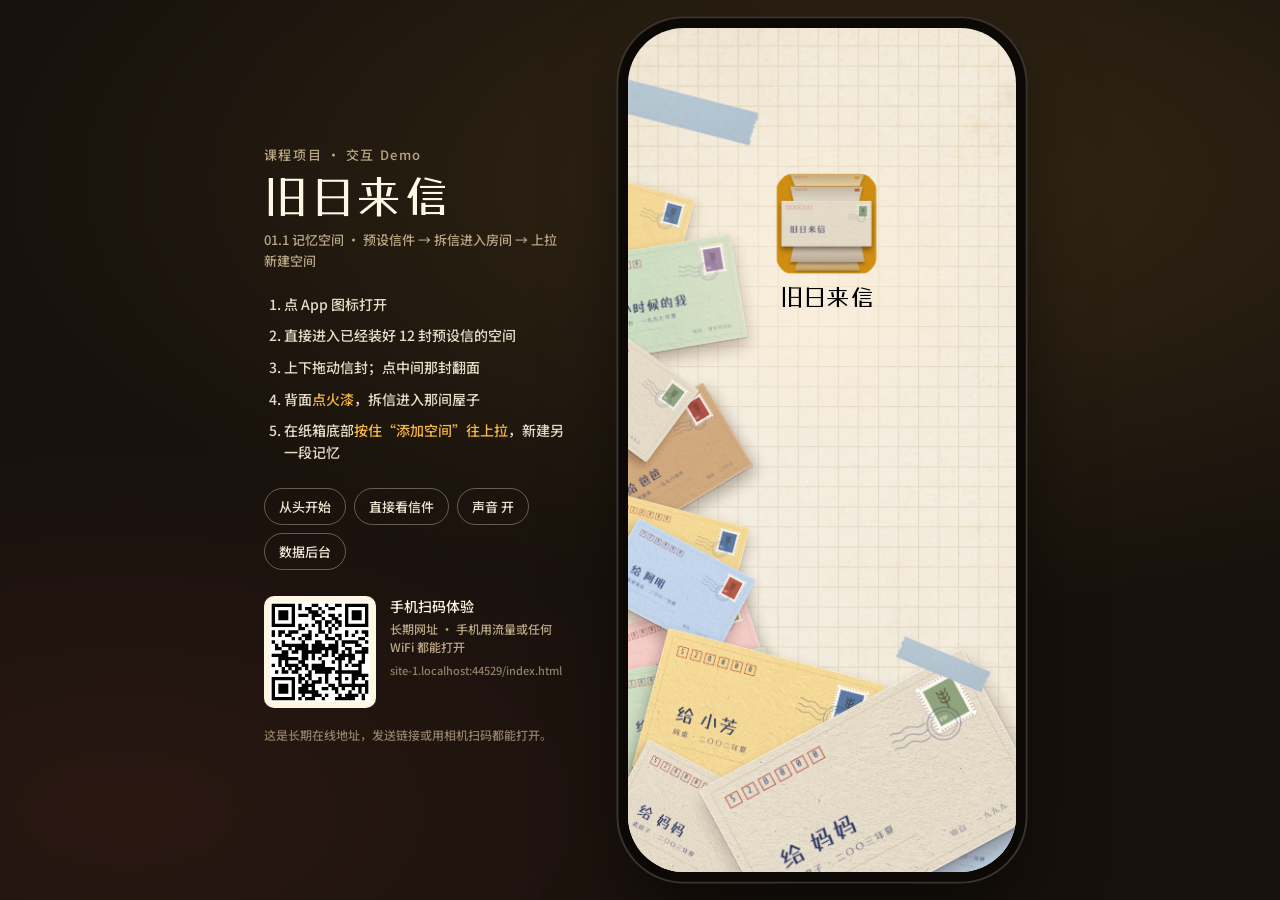
==== commit 0c4e9f23: "Make mobile view full-screen and add PWA manifest" ====
--- a/index.html
+++ b/index.html
@@ -5,8 +5,12 @@
   <meta name="viewport" content="width=device-width, initial-scale=1, viewport-fit=cover, user-scalable=no" />
   <meta name="theme-color" content="#1b0d00" />
   <meta name="apple-mobile-web-app-capable" content="yes" />
+  <meta name="apple-mobile-web-app-status-bar-style" content="black-translucent" />
+  <meta name="mobile-web-app-capable" content="yes" />
   <title>旧日来信 · 记忆空间 Demo</title>
   <link rel="icon" href="assets/fig/app_icon.png" />
+  <link rel="apple-touch-icon" href="assets/pwa/icon-192.png" />
+  <link rel="manifest" href="manifest.webmanifest" />
   <link rel="stylesheet" href="assets/fonts/lxgw-marker-gothic.css" />
   <link rel="stylesheet" href="assets/fonts/noto-sans-sc.css" />
   <link rel="stylesheet" href="css/app.css?v=20261026j" />
--- a/css/app.css
+++ b/css/app.css
@@ -75,10 +75,13 @@
 }
 .device.land .screen { width: 874px; height: 402px; }
 
-@media (max-width: 760px), (max-height: 560px) {
-  .stage { gap: 0; background: #0d0906; }
-  .guide { display: none; }
-  .device { border-radius: 0; box-shadow: none; }
+@media (max-width: 760px), (max-height: 560px), (hover: none) and (pointer: coarse) {
+  html, body { width: 100%; height: 100%; background: #0d0906; overscroll-behavior: none; }
+  body { position: fixed; inset: 0; }
+  .stage { inset: 0; width: 100vw; height: 100dvh; gap: 0; padding: 0; background: #0d0906; }
+  .guide { display: none !important; }
+  .device { border-radius: 0 !important; box-shadow: none !important; background: #0d0906; }
+  .screen { touch-action: none; }
 }
 
 /* ---------- 视图 ---------- */
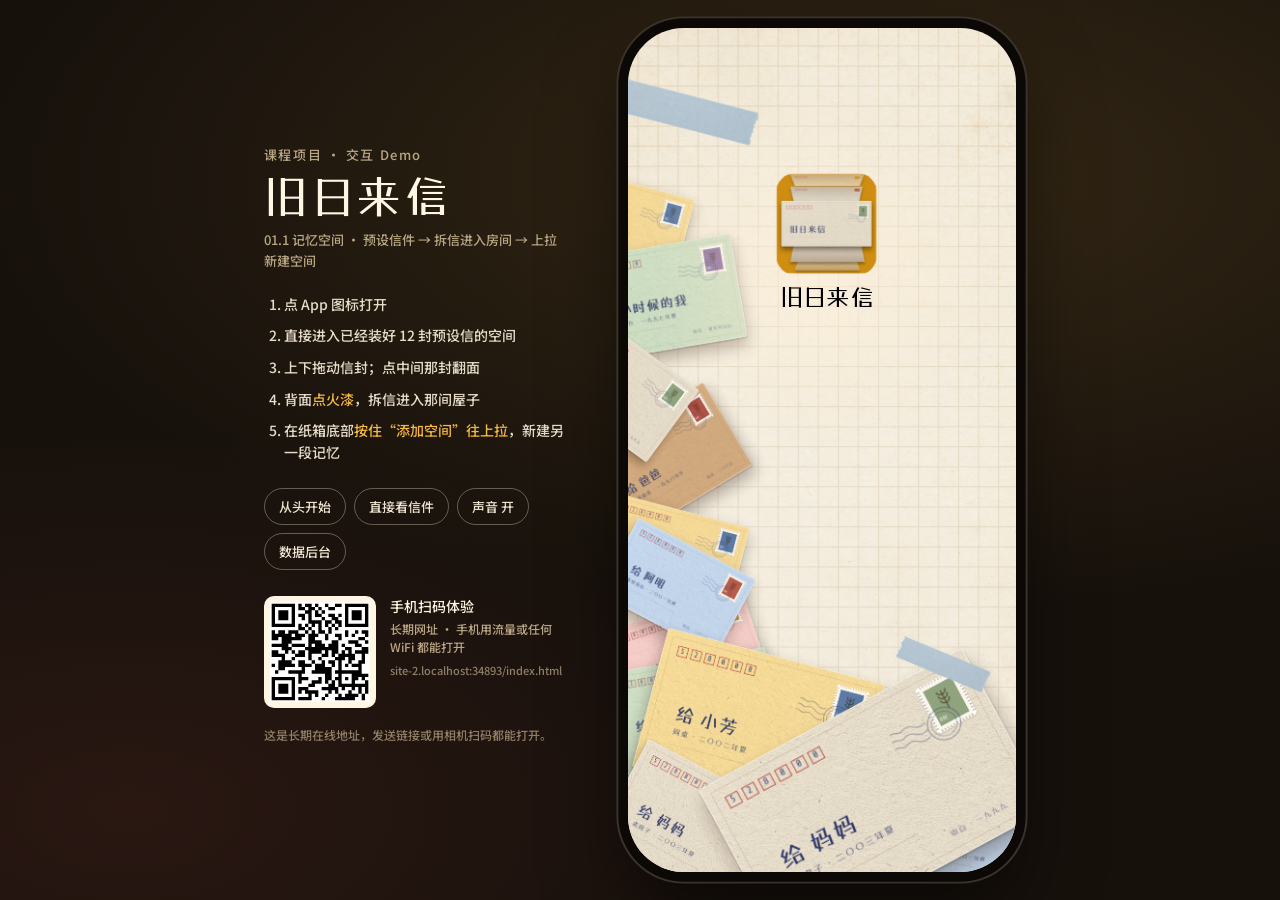
==== commit 13359251: "Bust runtime cache for restored vision" ====
--- a/index.html
+++ b/index.html
@@ -169,10 +169,10 @@
     </div>
   </div>
   <script src="assets/lib/qrcode.js"></script>
-  <script src="shared/twin.js"></script>
+  <script src="shared/twin.js?v=20261106a"></script>
   <script src="shared/film.js"></script>
   <script src="js/twin-build.js?v=20261026a"></script>
-  <script src="js/store.js"></script>
+  <script src="js/store.js?v=20261106a"></script>
   <script src="js/app.js?v=20261026j"></script>
 </body>
 </html>
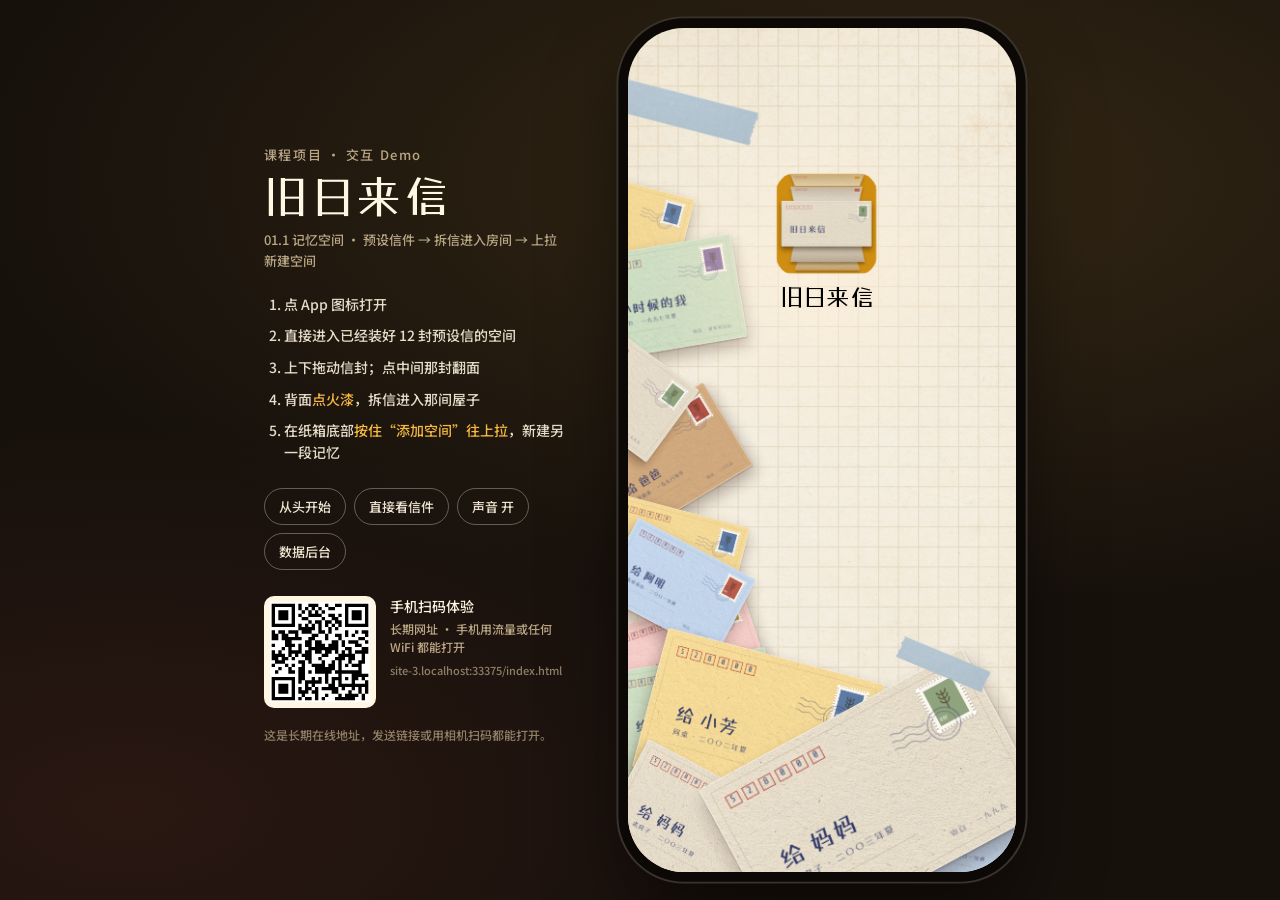
==== commit 5bb54145: "Connect online demo to DeepSeek Worker" ====
--- a/index.html
+++ b/index.html
@@ -169,10 +169,11 @@
     </div>
   </div>
   <script src="assets/lib/qrcode.js"></script>
-  <script src="shared/twin.js?v=20261106a"></script>
+  <script src="js/ai-config.js?v=20261106c"></script>
+  <script src="shared/twin.js?v=20261106c"></script>
   <script src="shared/film.js"></script>
   <script src="js/twin-build.js?v=20261026a"></script>
-  <script src="js/store.js?v=20261106a"></script>
+  <script src="js/store.js?v=20261106c"></script>
   <script src="js/app.js?v=20261026j"></script>
 </body>
 </html>
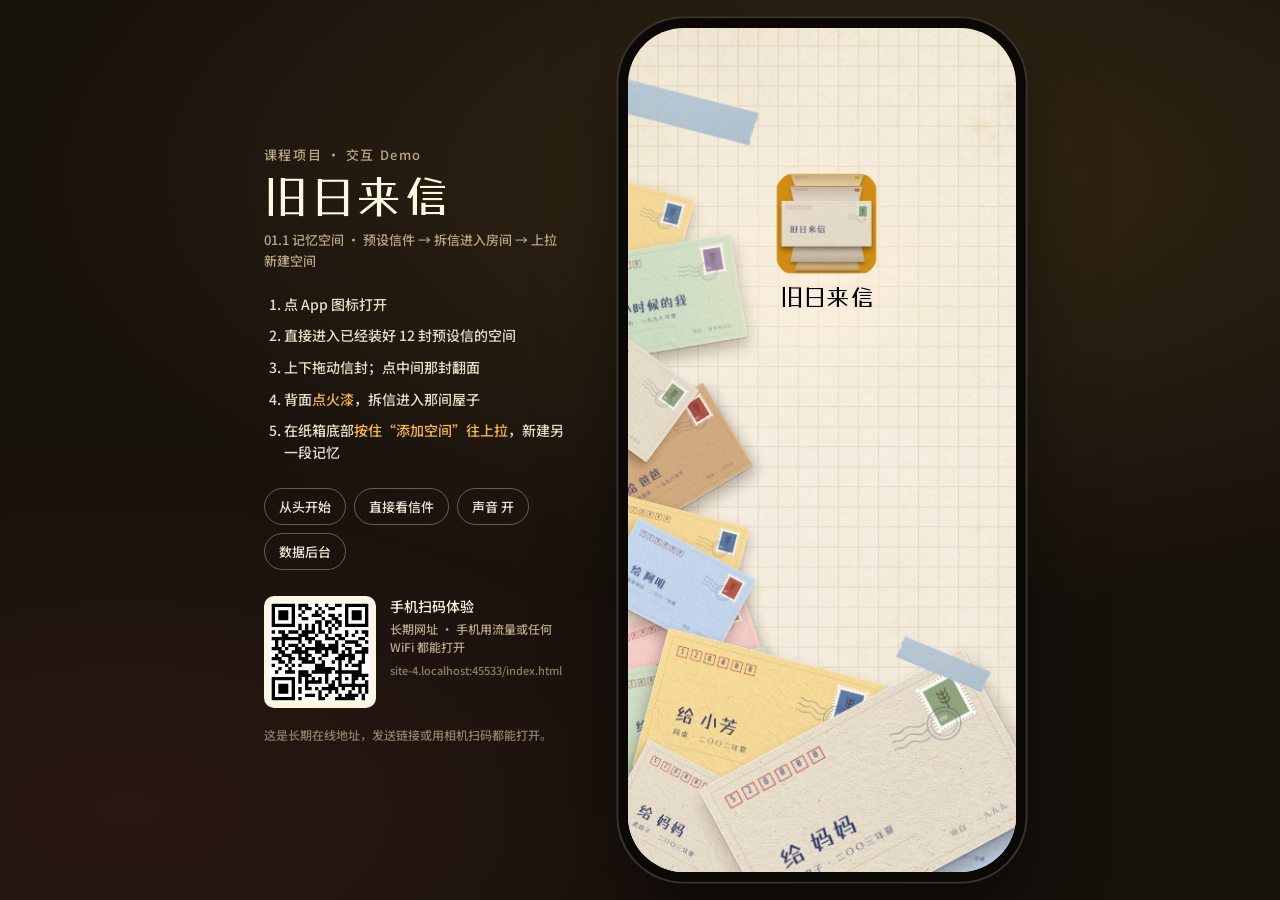
==== commit db343df0: "Protect admin and finalize DeepSeek Worker hosting" ====
--- a/index.html
+++ b/index.html
@@ -33,7 +33,7 @@
         <button type="button" data-act="restart">从头开始</button>
         <button type="button" data-act="letters">直接看信件</button>
         <button type="button" data-act="sound" aria-pressed="true">声音 开</button>
-        <a class="guide-link" href="admin.html" target="_blank" rel="noopener">数据后台</a>
+        <a class="guide-link" href="https://jrlx-ai.2929916628.workers.dev/admin.html" target="_blank" rel="noopener">数据后台</a>
       </div>
       <div class="guide-qr" id="guideQr" hidden>
         <div class="qr-img" id="qrImg"></div>
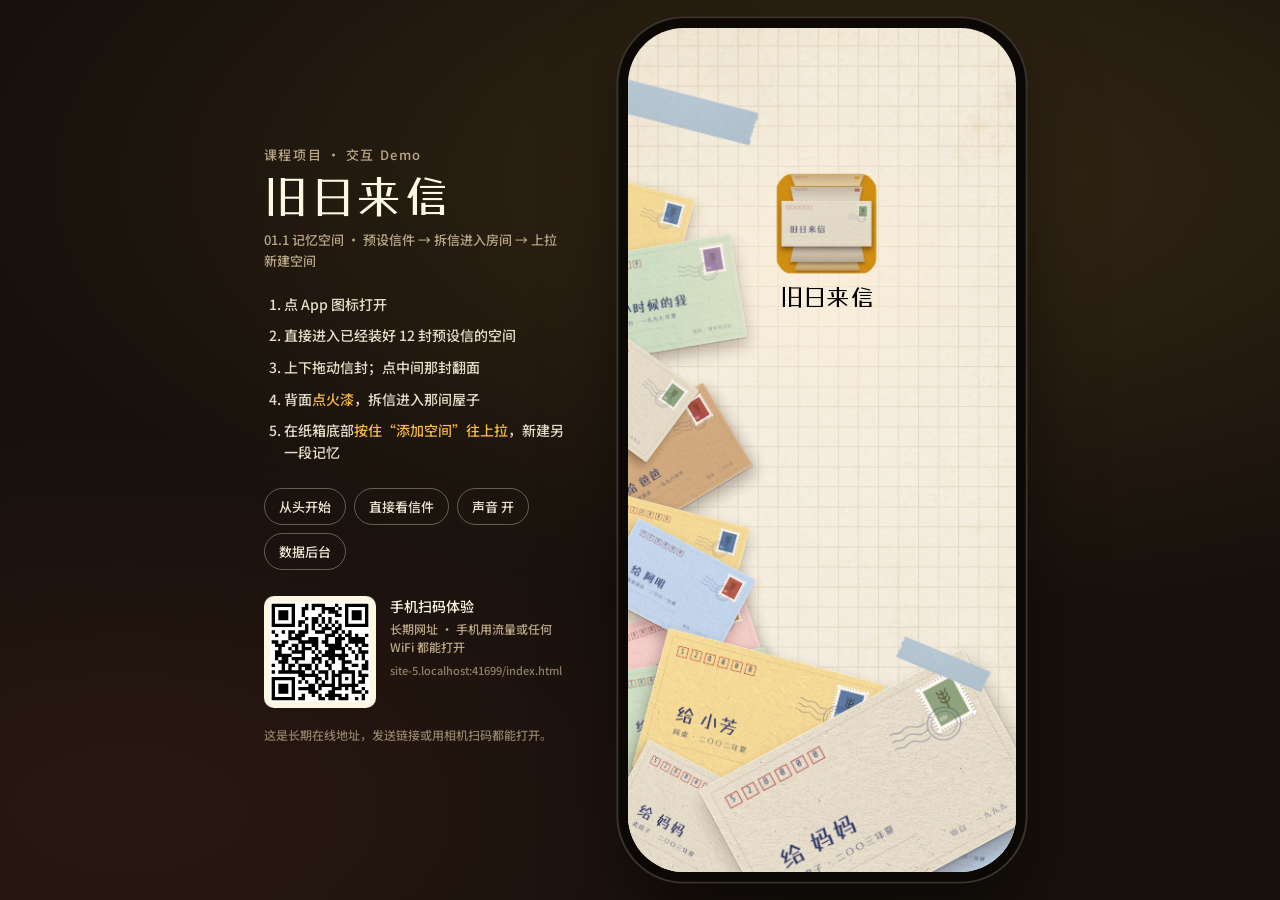
==== commit 83c252a7: "Add direct Cloudflare Pages deployment" ====
--- a/index.html
+++ b/index.html
@@ -33,7 +33,7 @@
         <button type="button" data-act="restart">从头开始</button>
         <button type="button" data-act="letters">直接看信件</button>
         <button type="button" data-act="sound" aria-pressed="true">声音 开</button>
-        <a class="guide-link" href="https://jrlx-ai.2929916628.workers.dev/admin.html" target="_blank" rel="noopener">数据后台</a>
+        <a class="guide-link" href="https://jrlx-demo.pages.dev/admin.html" target="_blank" rel="noopener">数据后台</a>
       </div>
       <div class="guide-qr" id="guideQr" hidden>
         <div class="qr-img" id="qrImg"></div>
